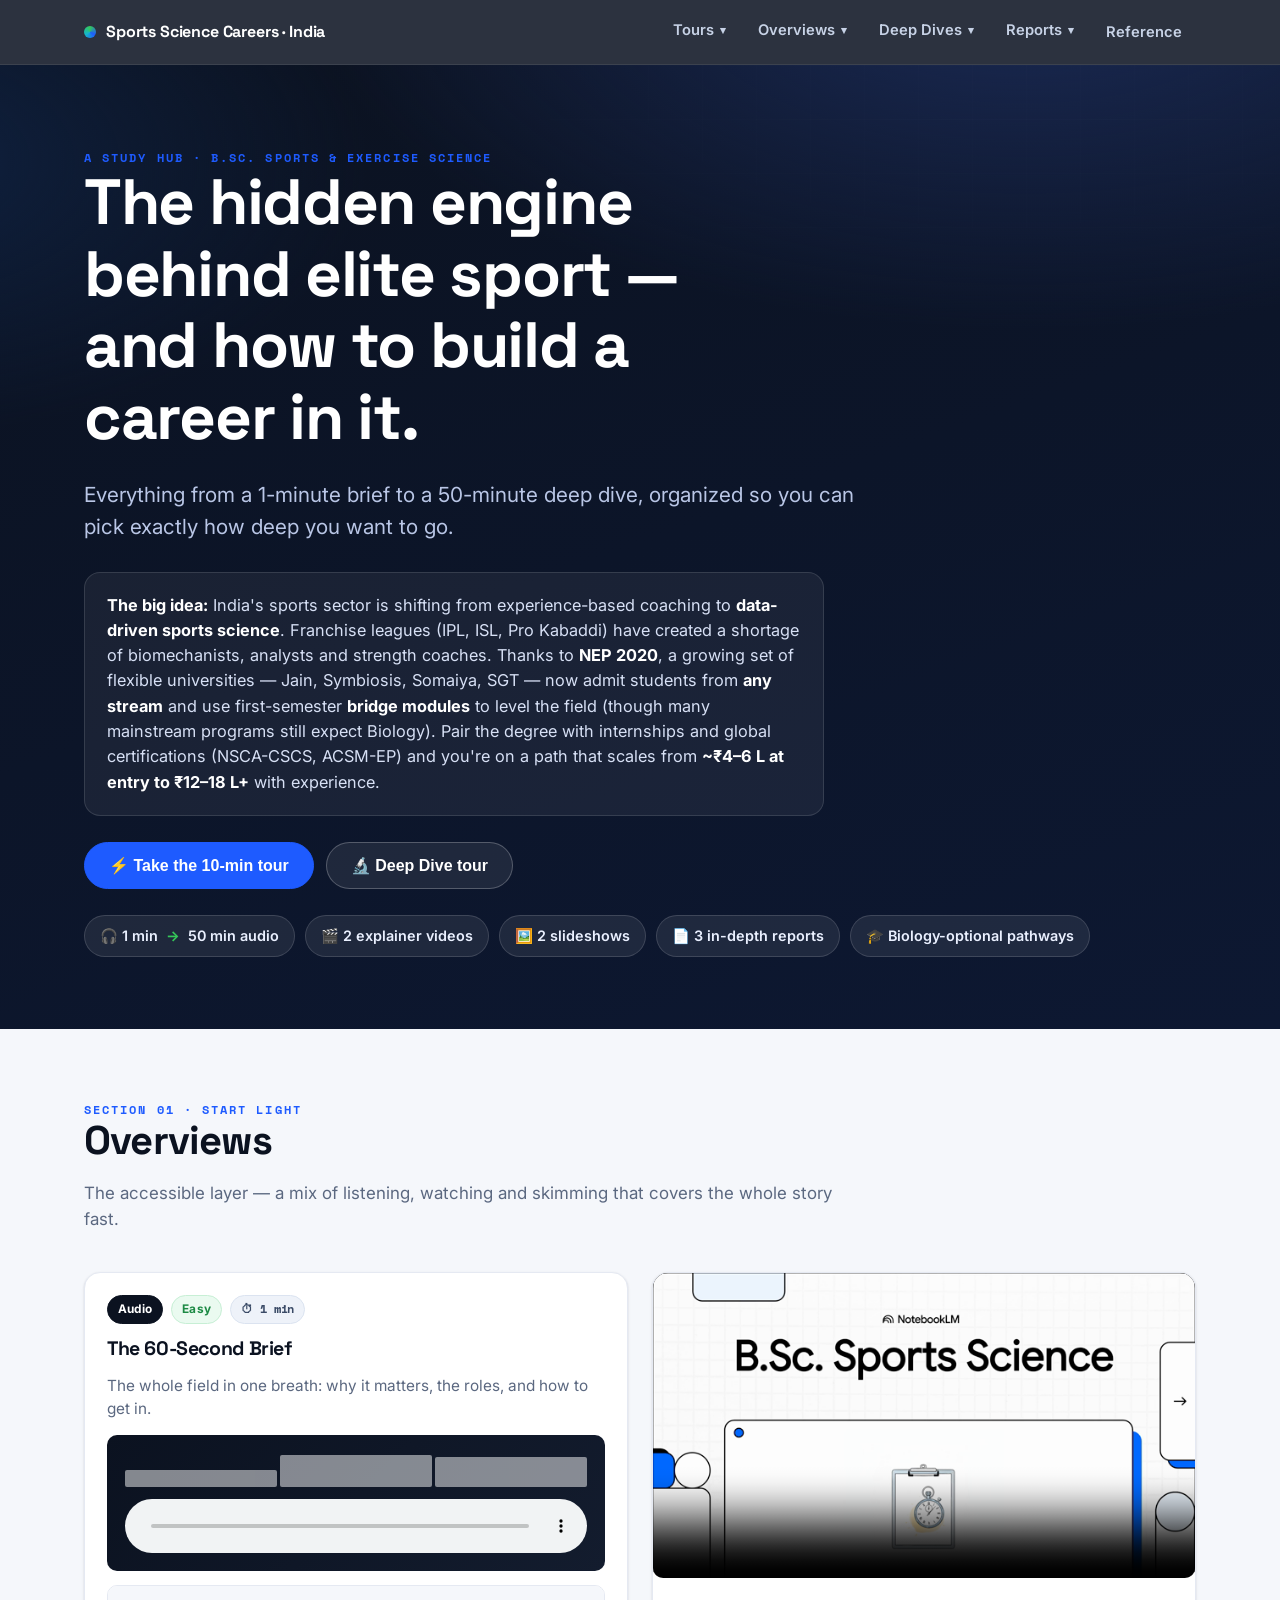
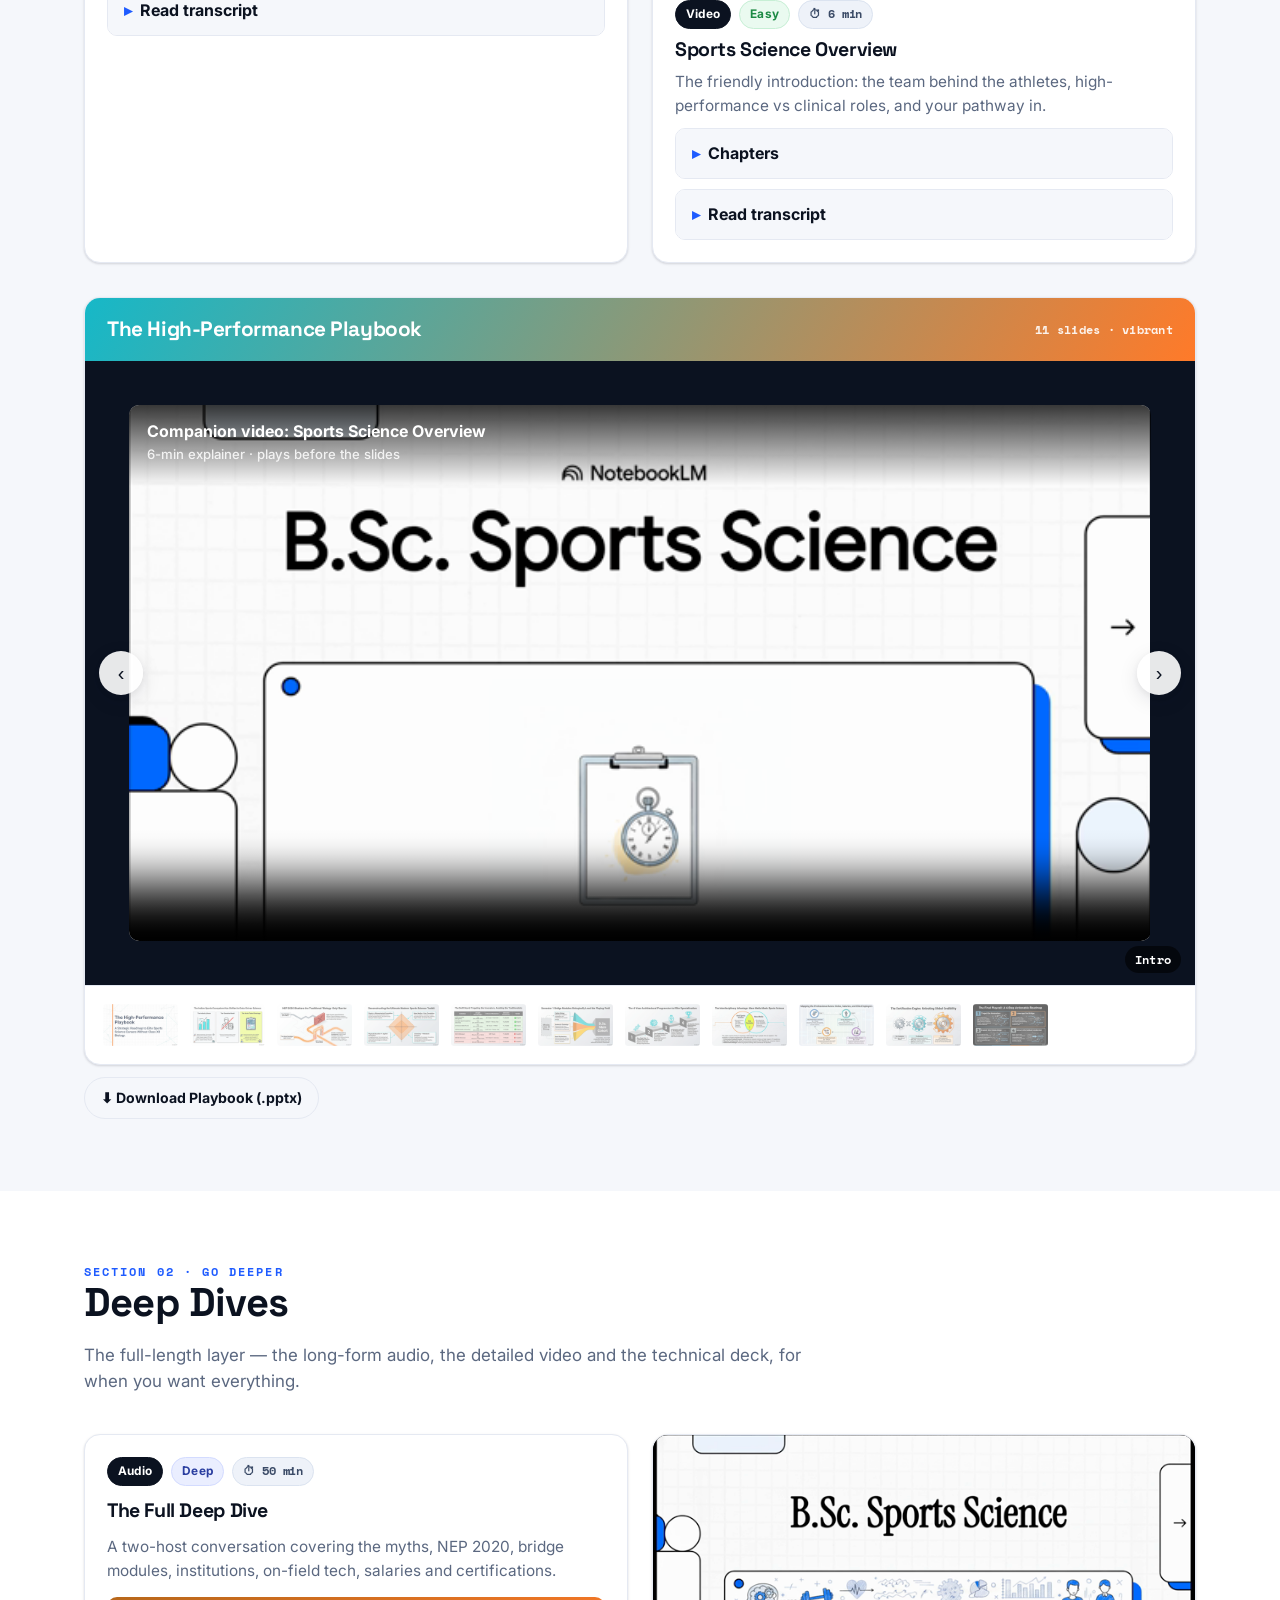
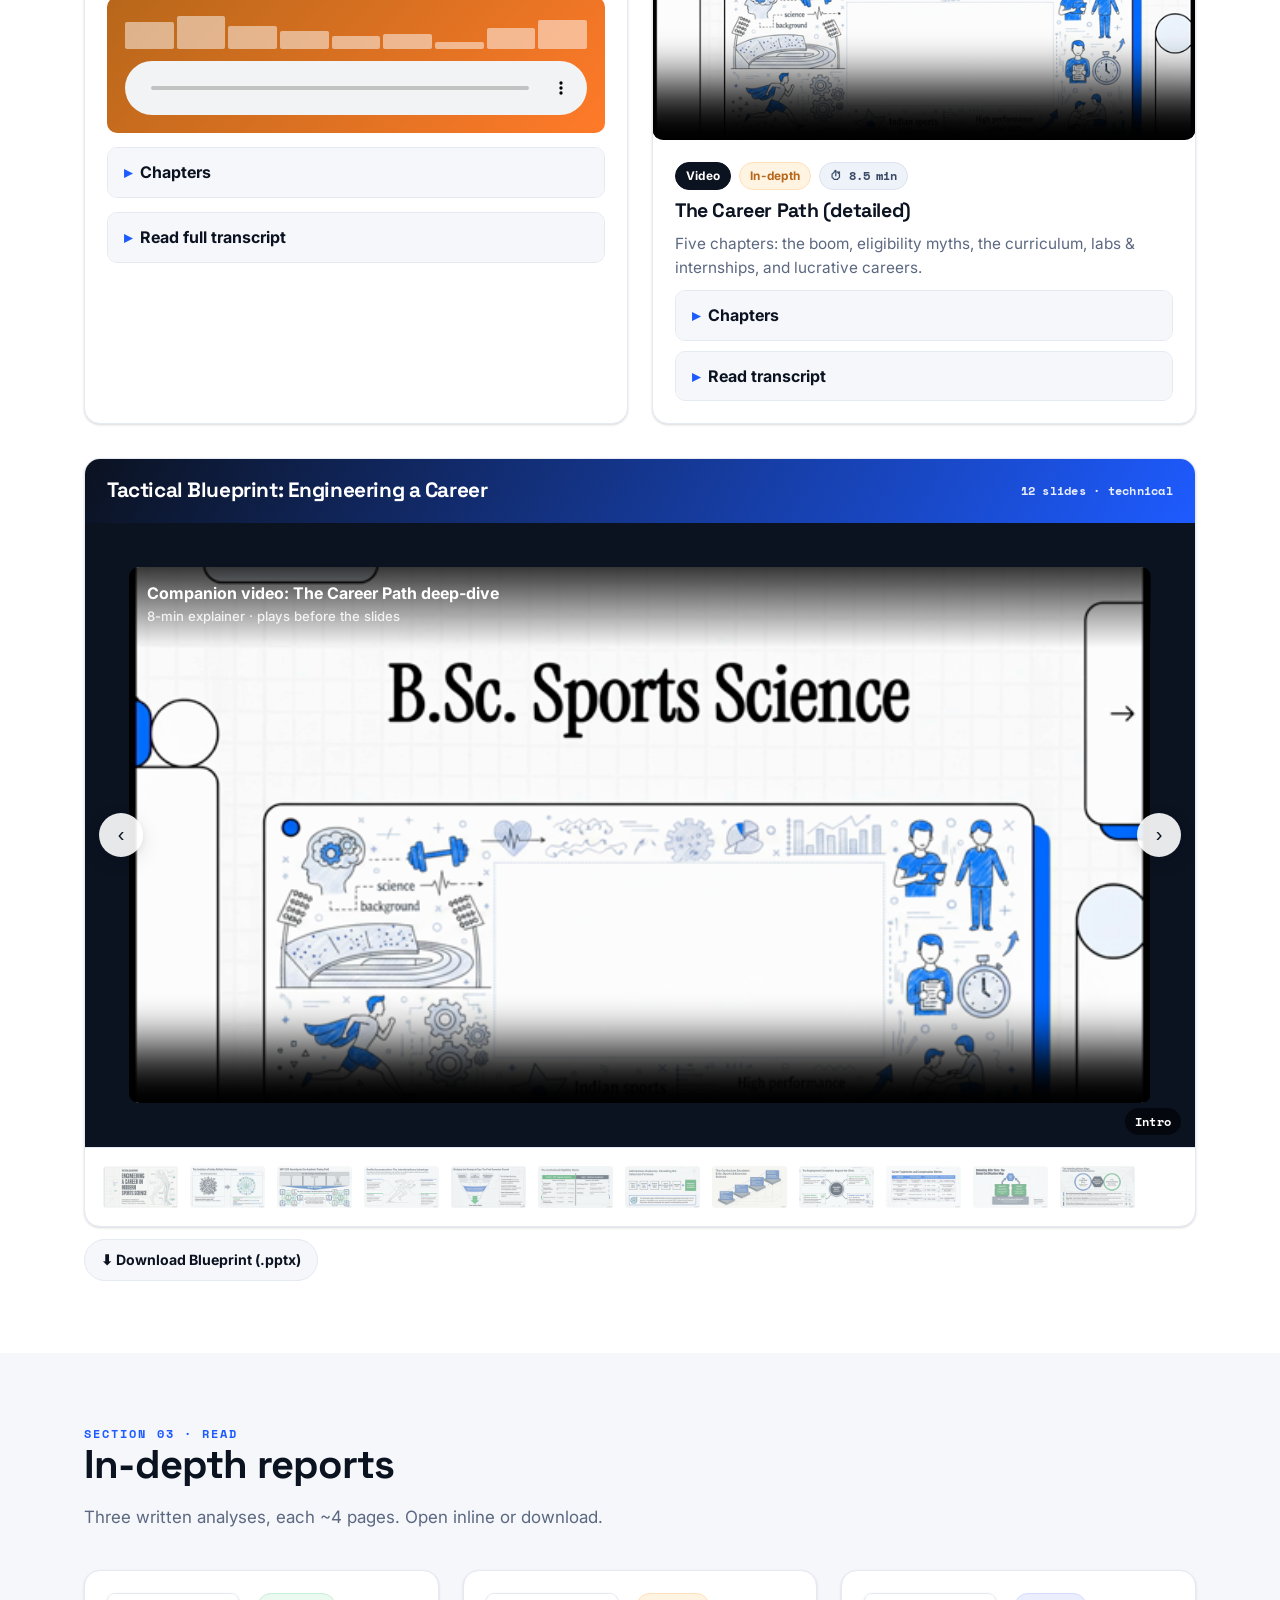
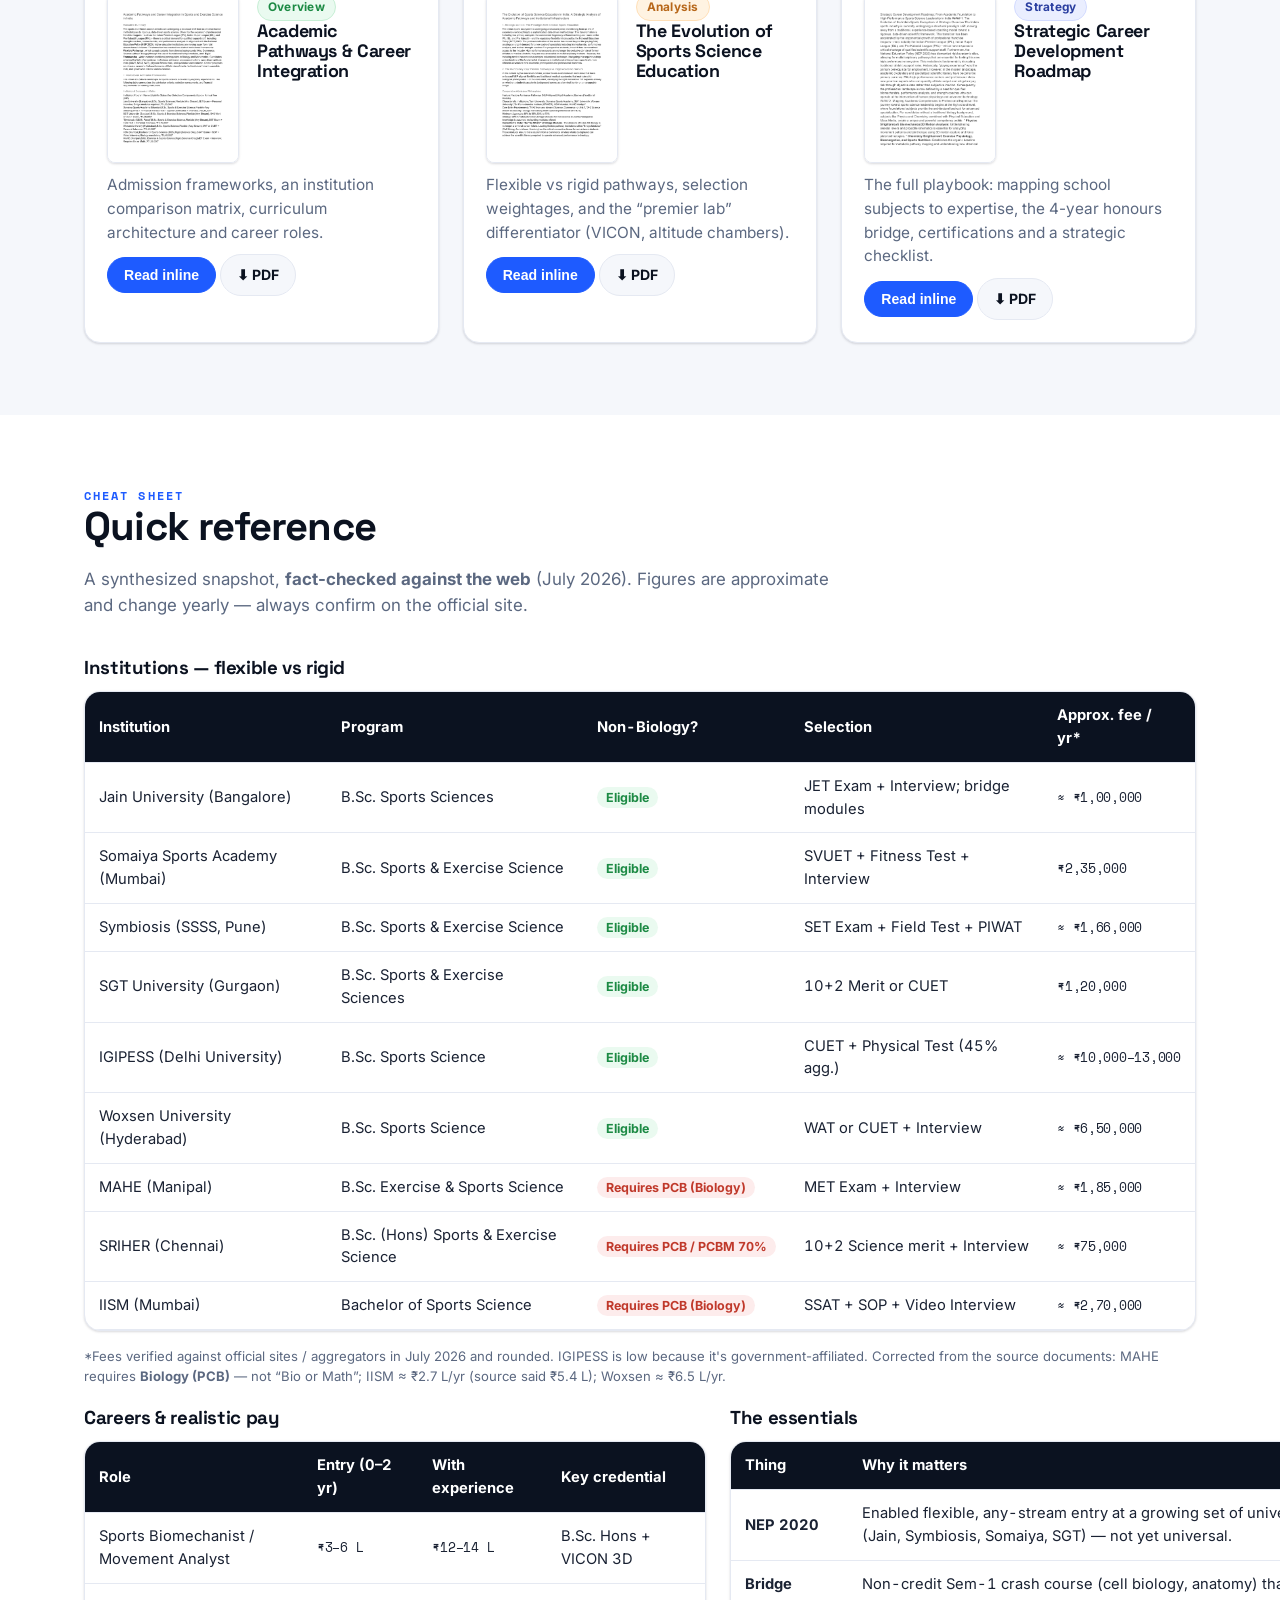
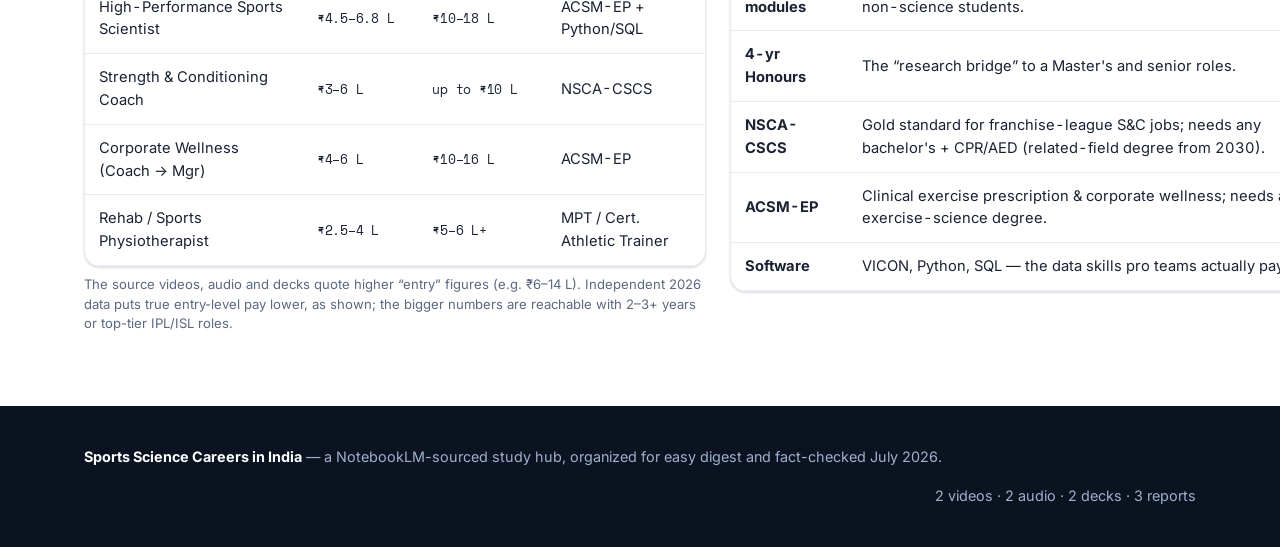
==== index.html @ 8c0adee0 "Rename Explore nav to Tours; sync stale short/overview transcript sources with prior ASR fixes" ====
<!DOCTYPE html>
<html lang="en">
<head>
<meta charset="utf-8">
<meta name="viewport" content="width=device-width, initial-scale=1">
<title>Sports Science Careers in India — Study Hub</title>
<meta name="description" content="An organized, easy-to-digest hub of videos, audio, slideshows and reports on B.Sc. Sports &amp; Exercise Science careers in India, including flexible pathways for students without Class XII Biology.">
<link rel="preconnect" href="https://fonts.googleapis.com">
<link rel="preconnect" href="https://fonts.gstatic.com" crossorigin>
<link href="https://fonts.googleapis.com/css2?family=Inter:wght@400;500;600;700;800&family=Space+Grotesk:wght@500;600;700&family=Space+Mono:wght@400;700&display=swap" rel="stylesheet">
<link rel="stylesheet" href="assets/css/style.css">
</head>
<body>

<!-- NAV -->
<nav class="nav">
  <div class="wrap">
    <a class="brand" href="#top"><span class="dot"></span> Sports Science Careers · India</a>
    <div class="nav-links" data-menu>

      <div class="menu">
        <button class="menu-btn" data-menu-btn aria-haspopup="true" aria-expanded="false">Tours <span class="caret">▾</span></button>
        <div class="menu-panel">
          <button class="menu-item tour-launch" data-tour="quick"><b>⚡ Quick Digest tour</b><span>≈ 10 min · guided walkthrough</span></button>
          <button class="menu-item tour-launch" data-tour="deep"><b>🔬 Deep Dive tour</b><span>≈ 90 min · the full walkthrough</span></button>
        </div>
      </div>

      <div class="menu">
        <button class="menu-btn" data-menu-btn aria-haspopup="true" aria-expanded="false">Overviews <span class="caret">▾</span></button>
        <div class="menu-panel">
          <a class="menu-item" href="#a-short"><b>🎧 The 60-second brief</b><span>Listen · 1 min</span></a>
          <a class="menu-item" href="#v-overview"><b>🎬 Sports Science Overview</b><span>Watch · 6 min</span></a>
          <a class="menu-item" href="#playbook"><b>🖼️ The High-Performance Playbook</b><span>Skim · 11 slides</span></a>
        </div>
      </div>

      <div class="menu">
        <button class="menu-btn" data-menu-btn aria-haspopup="true" aria-expanded="false">Deep Dives <span class="caret">▾</span></button>
        <div class="menu-panel">
          <a class="menu-item" href="#a-long"><b>🎧 The 50-minute deep dive</b><span>Listen · 50 min</span></a>
          <a class="menu-item" href="#v-career"><b>🎬 The Career Path (detailed)</b><span>Watch · 8.5 min</span></a>
          <a class="menu-item" href="#blueprint"><b>🖼️ The Tactical Blueprint</b><span>Skim · 12 slides</span></a>
        </div>
      </div>

      <div class="menu">
        <button class="menu-btn" data-menu-btn aria-haspopup="true" aria-expanded="false">Reports <span class="caret">▾</span></button>
        <div class="menu-panel">
          <a class="menu-item" href="#doc-academic"><b>📄 Academic Pathways</b><span>Read · overview</span></a>
          <a class="menu-item" href="#doc-evolution"><b>📄 Evolution of Education</b><span>Read · analysis</span></a>
          <a class="menu-item" href="#doc-strategic"><b>📄 Strategic Roadmap</b><span>Read · strategy</span></a>
        </div>
      </div>

      <a class="nav-flat" href="#reference">Reference</a>
    </div>
    <button class="hamburger" data-hamburger aria-label="Menu">☰</button>
  </div>
</nav>

<!-- HERO -->
<header class="hero" id="top">
  <div class="wrap">
    <div class="eyebrow">A study hub · B.Sc. Sports &amp; Exercise Science</div>
    <h1>The hidden engine behind elite sport — and how to build a career in it.</h1>
    <p class="lede">Everything from a 1-minute brief to a 50-minute deep dive, organized so you can pick exactly how deep you want to go.</p>
    <div class="tldr">
      <b>The big idea:</b> India's sports sector is shifting from experience-based coaching to <b>data-driven sports science</b>. Franchise leagues (IPL, ISL, Pro Kabaddi) have created a shortage of biomechanists, analysts and strength coaches. Thanks to <b>NEP 2020</b>, a growing set of flexible universities — Jain, Symbiosis, Somaiya, SGT — now admit students from <b>any stream</b> and use first-semester <b>bridge modules</b> to level the field (though many mainstream programs still expect Biology). Pair the degree with internships and global certifications (NSCA-CSCS, ACSM-EP) and you're on a path that scales from <b>~₹4–6 L at entry to ₹12–18 L+</b> with experience.
    </div>
    <div class="hero-cta">
      <button class="btn primary lg tour-launch" data-tour="quick">⚡ Take the 10-min tour</button>
      <button class="btn ghost lg tour-launch" data-tour="deep">🔬 Deep Dive tour</button>
    </div>
    <div class="chips">
      <span class="chip">🎧 1 min <b>→</b> 50 min audio</span>
      <span class="chip">🎬 2 explainer videos</span>
      <span class="chip">🖼️ 2 slideshows</span>
      <span class="chip">📄 3 in-depth reports</span>
      <span class="chip">🎓 Biology-optional pathways</span>
    </div>
  </div>
</header>

<!-- OVERVIEWS -->
<section class="section" id="overviews">
  <div class="wrap">
    <div class="section-head">
      <div class="eyebrow">Section 01 · Start light</div>
      <h2>Overviews</h2>
      <p>The accessible layer — a mix of listening, watching and skimming that covers the whole story fast.</p>
    </div>
    <div class="grid cols-2">

      <div class="card audio-card" id="a-short">
        <div class="body">
          <div class="badges"><span class="badge type">Audio</span><span class="badge easy">Easy</span><span class="badge time">⏱ 1 min</span></div>
          <h3>The 60-Second Brief</h3>
          <p>The whole field in one breath: why it matters, the roles, and how to get in.</p>
          <div class="audio-shell"><div class="wave"><i style="height:50%"></i><i style="height:95%"></i><i style="height:89%"></i></div><audio id="aud-short" controls preload="none" src="../Explaining%20Sports%20Science%20short%20%281%20min%29.m4a"></audio></div>
          <details class="disclosure"><summary>Read transcript</summary><div class="content"><p>This is the brief on modern sports science careers. So, why does this matter? Well, sports has rapidly evolved from unstructured coaching into a highly data-driven science, creating a massive job market for folks who really know the science of human performance.</p><p>First, professional roles go way beyond traditional coaching. Think of it like a high-tech formula one pit crew but for the human body. Each specialist focuses on a highly specific metric to optimize the athletes overall engine.</p><p>We&#x27;re talking sports biomechanists using 3D motion capture and force plates, exercise physiologists, performance analysts, crunching GPS data, and even tactical performance coaches training military and police. Second, because these roles are so data-heavy, the places these graduates work have expanded way past the gym. Do these scientists only work with elite athletes?</p><p>No way. While many join franchise leagues like IPL, ISL, or Pro Kabaddi, and elite centers like JSW Sports, they&#x27;re also heavily involved in corporate wellness rehab clinics like Coca-Labin, and even biomechanical labs for major footwear brands like Nike and Adidas. Finally, how do you actually get your foot in the door?</p><p>It usually starts with a 3-4-year BSC in sports and exercise science. Crucially, under NEP 2020 guidelines, non-science students from commerce or arts can now enter using foundational bridge modules. But here&#x27;s the reality check.</p><p>A degree alone just won&#x27;t cut it in the major leagues. You absolutely must pair it with mandatory internships and global certifications, like the NSCA-CSCS or ACSM-EP to secure those top tier jobs. The sports industry is now a massive scientific enterprise and with the right mix of flexible education, hands-on internships and global certifications, engineering human performance is a highly accessible career path.</p></div></details>
        </div>
      </div>

      <div class="card" id="v-overview">
        <div class="media-frame"><video id="vid-overview" controls preload="none" poster="assets/thumbs/overview_poster.png" src="../Sports%20Science%20Overview.mp4"></video></div>
        <div class="body">
          <div class="badges"><span class="badge type">Video</span><span class="badge easy">Easy</span><span class="badge time">⏱ 6 min</span></div>
          <h3>Sports Science Overview</h3>
          <p>The friendly introduction: the team behind the athletes, high-performance vs clinical roles, and your pathway in.</p>
          <details class="disclosure"><summary>Chapters</summary><div class="content"><ul class="chaplist"><li><span class="t"><a href="#" data-seek="0" data-video="vid-overview">0:00</a></span><span>The hidden engine behind elite sport</span></li><li><span class="t"><a href="#" data-seek="90" data-video="vid-overview">1:30</a></span><span>High-performance athletic roles</span></li><li><span class="t"><a href="#" data-seek="260" data-video="vid-overview">4:20</a></span><span>Clinical &amp; rehab positions</span></li><li><span class="t"><a href="#" data-seek="330" data-video="vid-overview">5:30</a></span><span>Pathways to the pros — the degree</span></li></ul></div></details>
          <details class="disclosure"><summary>Read transcript</summary><div class="content"><p>You know, whenever we see a superstar athlete, absolutely shatter a world record or a team pull off this stunning against all odds championship victory, it&#x27;s so easy to just focus on the magic of that single moment. But have you ever wondered what actually went into building that? Welcome to this explainer. We&#x27;re going to dive deep into the fascinating, heavily science-backed careers that are actually driving modern sports.</p><p>We&#x27;re talking about the Bachelor of Science in Sports Science and we&#x27;re going to uncover the hidden engine of professionals making elite performance possible. Because sure, the spotlight is always on the players. But behind every single explosive sprint, every flawless recovery, and every record-breaking lift, there is literally a small army of scientists. And here&#x27;s the thing.</p><p>Thanks to the massive explosion of franchise leagues in India right now, think the IPL, the Pro Kabaddi League, or the ISL, there is a critical shortage of the off-field talent that actually builds and sustains those stars. The demand for these highly specialized pros has absolutely skyrocketed. So here is our roadmap for this explainer. We&#x27;re going to cover the team behind the athletes, high performance athletic roles, clinical and rehab positions, and finally your educational pathways to the pros.</p><p>Starting with Section 1, the team behind athletes, a truly booming industry. Right now, sports training in India is shifting drastically from old school experience-based methods to rigorous data-driven science. And if you&#x27;re entering this field, you&#x27;re essentially choosing between two incredible paths. On one hand, you&#x27;ve got athletic performance, which is all about pushing the human machine to its absolute limits, maximizing speed, output, and power.</p><p>And on the flip side, you have clinical and rehab, which focuses entirely on healing, injury prevention, and really extending a player&#x27;s career longevity. Moving right along to part two, high performance athletic roles, building the engine. Let&#x27;s talk about the heavy hitters on the high octane side of things. We&#x27;re talking sports scientists, strengthened conditioning coaches, biomechanists, data analysts, and tactical coaches.</p><p>These guys are working with pro franchises, elite academies like JSW sports, and get this even military special forces. Take the data analyst, for example. They aren&#x27;t just staring at spreadsheets in a dark room, they&#x27;re actively processing live GPS and wearable sensor data to assess exactly how hard a player is pushing on the pitch. In real time, now some of these roles have gotten incredibly tech heavy.</p><p>Take the sports biomechanist. They use advanced 3D motion capture. Think of those ping pong ball suits, actors wear for movie CGI, right? They use that, along with specialized force plates, to measure exactly how much stress and athletes joints take when they jump or land.</p><p>This level of high tech expertise makes them insanely valuable, not just to teams, but to global footwear brands like Nike and Adidas, and specialized research labs. And because this data is so actionable, these are highly lucrative positions. I mean, an entry level biomechanist can pull in up to 14 lock rupees a year, while a sports scientist is looking at somewhere between 6-12 locks. Why?</p><p>Well, it makes sense. Professional teams will gladly pay a top dollar for the exact science that prevents their multimillion dollar star player from tearing a hamstring. It&#x27;s just smart business. So how does this all fit together?</p><p>Picture a single athletes journey through a high-performance First up, the strength and conditioning coach builds the athletes raw physical engine. Then, the biomechanist steps in to refine the mechanics, making sure that power transfers perfectly without overstressing the joints. And finally, the sports scientist watches the daily metabolic in GPS data to ensure the athlete is actually recovering and not over-training. They essentially collaborate to build the perfect athletic machine.</p><p>All right, section three, clinical and rehab positions, the healers. Now, if your passion is more on the healing side, this is your track. You could be a clinical specialist developing exercise therapies and exercise physiologist or a rehabilitation specialist. These are the unsung heroes who take an athlete fresh out of a major surgery and safely rebuild their muscle, day by day, until they can finally step back onto the pitch.</p><p>But here&#x27;s a really fascinating twist. You don&#x27;t even have to work in sports. Multinational companies are heavily recruiting corporate wellness directors to fix desk ergonomics and design employee recovery programs. Because, as it turns out, keeping a hunched over software engineer pain free uses the exact same foundational science as keeping a pro basketball player healthy.</p><p>The demand for these clinical specialists is just immense and the salaries definitely reflect that. Corporate wellness directors are making up to 9 lakhs, while rehab specialists pull it up to 8.5 lakhs. From orthopedic clinics like max health care, straight to Fortune 500 boardrooms, the corporate world is paying an absolute premium for scientific recovery. Which brings us to Section 4, Pathways to the Pros, getting the degree.</p><p>So you&#x27;re probably wondering how do you actually get your foot in the door and land these jobs? Well, here is a massive game changer. Thanks to the National Education Policy 2020, high school biology is no longer a strict requirement for many of the top BSC sports science programs in India. That&#x27;s right.</p><p>Commerce or art students can actually jump right into this heavily scientific field. We&#x27;re talking about leading institutions here, like Symbiosis, Jain University, Somaiya Sports Academy, and SGT University. And don&#x27;t worry, they don&#x27;t just throw you to the wolves. If you don&#x27;t have a biology background, you take specialized crash courses in human anatomy and cell biology.</p><p>To get you completely up to speed, before you dive into the advanced stuff. Like kinesiology, which is the mechanics of how the body actually moves. Quick pro tip for you though. To really maximize the value of these degrees and stand out from the crowd, you want to pair it with one of two premier global certifications.</p><p>Getting your CSCS for strength and conditioning, or your ACSM for exercise physiology. Having one of these gold standard certificates acts like a global passport, practically guaranteeing your spot in professional leagues or elite clinics. The whole landscape of health and athletics has just fundamentally shifted. The people winning championships today aren&#x27;t just the ones sweating on the turf.</p><p>They are the ones crunching the data and designing the recovery protocols back in the lab. So, the only question left to ask yourself is, are you ready to step up and become the hidden engine behind the next generation of human performance? Thanks so much for tuning into this explainer and we&#x27;ll catch you next time.</p></div></details>
        </div>
      </div>
    </div>

    <div style="margin-top:34px">
<div class="deck" id="playbook">
  <div class="deck-head playbook">
    <h3>The High-Performance Playbook</h3><div class="meta">11 slides · vibrant</div>
  </div>
  <div class="stage" data-deck="playbook">
    <div class="intro show" data-intro>
      <div class="intro-wrap">
        <video src="../Sports%20Science%20Overview.mp4" poster="assets/thumbs/overview_poster.png" controls preload="none"></video>
        <div class="cap">Companion video: Sports Science Overview<span>6-min explainer · plays before the slides</span></div>
      </div>
    </div>
    <img data-slideimg alt="The High-Performance Playbook slide" style="display:none">
    <button class="nav-btn prev" data-prev aria-label="Previous slide">‹</button>
    <button class="nav-btn next" data-next aria-label="Next slide">›</button>
    <div class="counter"><span data-counter>Intro</span></div>
  </div>
  <div class="deck-foot"><div class="thumbs" data-thumbs></div></div>
  <script>window.DECKS=window.DECKS||{};window.DECKS["playbook"]={slides:["assets/slides/playbook/s-01.png","assets/slides/playbook/s-02.png","assets/slides/playbook/s-03.png","assets/slides/playbook/s-04.png","assets/slides/playbook/s-05.png","assets/slides/playbook/s-06.png","assets/slides/playbook/s-07.png","assets/slides/playbook/s-08.png","assets/slides/playbook/s-09.png","assets/slides/playbook/s-10.png","assets/slides/playbook/s-11.png"],thumbs:["assets/slides/playbook/tn/s-01.png","assets/slides/playbook/tn/s-02.png","assets/slides/playbook/tn/s-03.png","assets/slides/playbook/tn/s-04.png","assets/slides/playbook/tn/s-05.png","assets/slides/playbook/tn/s-06.png","assets/slides/playbook/tn/s-07.png","assets/slides/playbook/tn/s-08.png","assets/slides/playbook/tn/s-09.png","assets/slides/playbook/tn/s-10.png","assets/slides/playbook/tn/s-11.png"]};</script>
</div>
      <div class="row-actions"><a class="btn" href="../Sports_Science_Career_Playbook.pptx" download>⬇ Download Playbook (.pptx)</a></div>
    </div>
  </div>
</section>

<!-- DEEP DIVES -->
<section class="section" id="deepdives">
  <div class="wrap">
    <div class="section-head">
      <div class="eyebrow">Section 02 · Go deeper</div>
      <h2>Deep Dives</h2>
      <p>The full-length layer — the long-form audio, the detailed video and the technical deck, for when you want everything.</p>
    </div>
    <div class="grid cols-2">

      <div class="card audio-card" id="a-long">
        <div class="body">
          <div class="badges"><span class="badge type">Audio</span><span class="badge deep">Deep</span><span class="badge time">⏱ 50 min</span></div>
          <h3>The Full Deep Dive</h3>
          <p>A two-host conversation covering the myths, NEP 2020, bridge modules, institutions, on-field tech, salaries and certifications.</p>
          <div class="audio-shell warm"><div class="wave"><i style="height:79%"></i><i style="height:98%"></i><i style="height:67%"></i><i style="height:54%"></i><i style="height:37%"></i><i style="height:43%"></i><i style="height:20%"></i><i style="height:63%"></i><i style="height:84%"></i></div><audio id="aud-long" controls preload="none" src="../Explaining%20Sports%20Science%20long%20%2850%20min%29.m4a"></audio></div>
          <details class="disclosure"><summary>Chapters</summary><div class="content"><ul class="chaplist"><li><span class="t"><a href="#" data-seek="0" data-audio="aud-long">0:00</a></span><span>The hidden science behind the spectacle</span></li><li><span class="t"><a href="#" data-seek="162" data-audio="aud-long">2:42</a></span><span>Two career tracks &amp; the boom</span></li><li><span class="t"><a href="#" data-seek="336" data-audio="aud-long">5:36</a></span><span>Busting the biology myth</span></li><li><span class="t"><a href="#" data-seek="384" data-audio="aud-long">6:24</a></span><span>How NEP 2020 opened the doors</span></li><li><span class="t"><a href="#" data-seek="513" data-audio="aud-long">8:33</a></span><span>The first-semester bridge module</span></li><li><span class="t"><a href="#" data-seek="690" data-audio="aud-long">11:30</a></span><span>Flexible vs rigid institutions</span></li><li><span class="t"><a href="#" data-seek="846" data-audio="aud-long">14:06</a></span><span>Wearables, GPS &amp; the data revolution</span></li><li><span class="t"><a href="#" data-seek="1500" data-audio="aud-long">25:00</a></span><span>On-field tech &amp; biomechanics</span></li><li><span class="t"><a href="#" data-seek="1840" data-audio="aud-long">30:40</a></span><span>Internships: JSW &amp; Inspire Institute</span></li><li><span class="t"><a href="#" data-seek="2160" data-audio="aud-long">36:00</a></span><span>Career roles &amp; compensation</span></li><li><span class="t"><a href="#" data-seek="2509" data-audio="aud-long">41:49</a></span><span>Global certifications (CSCS, ACSM)</span></li><li><span class="t"><a href="#" data-seek="2697" data-audio="aud-long">44:57</a></span><span>Master&#x27;s degrees &amp; long-term growth</span></li></ul></div></details>
          <details class="disclosure"><summary>Read full transcript</summary><div class="content"><p>So I want you to imagine for a second that you are, well, just standing right in the middle of a packed stadium. Oh, yeah. That is quite the feeling. Right.</p><p>Let&#x27;s say it&#x27;s, I don&#x27;t know, the finals of the IPL or maybe you&#x27;re watching a really high stakes match in the Pro Kabaddi league. Just absolute chaos in the best way. Exactly. The roar of the crowd is completely deafening.</p><p>The stadium lights are blinding. And you were just watching the players on the field at the mat. And they honestly, they look like absolute superheroes. They really do.</p><p>I mean, it is basically a modern-day gladiator arena out there. It is. And they are pushing the absolute outermost limits of human endurance, speed, agility. It is incredibly captivating to watch totally.</p><p>And the sheer physical output we are seeing from athletes today. It is just, it&#x27;s light years beyond what we saw even say two decades ago. But, and this is the crazy part. What we are seeing on that field like the explosive vertical jumps, the lightning fast reflexes, the ability to play a completely grueling match and then come back three days later and do it all again at the exact same level.</p><p>That doesn&#x27;t happen by accident. Not at all. Not even close. Right.</p><p>We have moved way past the era of relying purely on, you know, raw talent and a coach&#x27;s gut feeling. Behind every single one of those athletes is this invisible army. Yes. An invisible army that is operating in high-tech labs, wearing track suits and, you know, holding tablets instead of clipboards.</p><p>Exactly. It&#x27;s an army of biomechanists, data analyst, exercise physiologists, performance nutritionists, they are the ones operating in the shadows. Making sure that every single micro movement of that athlete is optimized. I mean, we are talking about a high-stakes multi-billion dollar environment that is built entirely on the back of sports science.</p><p>And, you know, the growth of that invisible army, particularly when we look at the Indian sports ecosystem, it is just staggering. It really is booming, isn&#x27;t it? Oh, absolutely. The entire industry is undergoing this massive structural transformation.</p><p>Franchised leagues, high-performance centers, and even surprisingly corporate wellness programs. Right. Which we will definitely get into later. Yeah.</p><p>But all of them are shifting from this old intuition-based training to a highly rigorous data-driven scientific approach. The demand for professionals who actually understand how to measure and optimize the human machine is just skyrocketing right now. Which brings us perfectly to our mission for this deep dive today. We are basically mapping out this booming, rapidly evolving world of sports science careers right here in India.</p><p>It is such an exciting landscape to explore. It really is. We are going to break down how you, the listener, go from sitting in a university classroom to actually walking the sidelines of the professional sports industry. We&#x27;ll look at the specific technical skills that are actually in demand.</p><p>The real hands-on stuff. And honestly, the most fascinating part of all this is how you can break into this field, even if you aren&#x27;t a star athlete yourself, or even a traditional biology student. That specific detail right there. That is a complete paradigm shift from how we used to view sports-related education in this country.</p><p>It&#x27;s massive. And just to give you the listener, the full picture of how we know all this. We pulled from a massive stack of sources for today&#x27;s deep dive. A lot of reading material for this one.</p><p>So much reading. We went through university brochures, admission guidelines, curriculum details from top tier institutions. We are looking at data from Somaiya Sports Academy, the International Institute of Sports Management, which is IISM, SGT University, Jain University. Also, SRIHER, down in Chennai, Symbiosis, REVA University, Woxsen University.</p><p>Yeah, and even distance learning pioneers like ISST over in Pune, plus we&#x27;re integrating some really heavy hitting strategic academic pathway analyses to tie all this raw data together. It really provides a very comprehensive cross-section of the entire educational landscape for sports science right now. Which allows us to spot the macro trends, where the industry is actually heading. Exactly.</p><p>So if you are listening to this right now as a student and you&#x27;re trying to figure out your degree options or maybe you are a working professional looking to pivot into a field you actually care about. Or just a lifelong learner who is fascinated by the science of human performance. Right, this deep dive is completely custom tailored for you. We are going to give you the ultimate shortcut to understanding the business and the science of sports.</p><p>And, you know, to truly understand where this industry is going, we really have to look at the gatekeepers first. Okay, the gatekeepers. Tell me about that. Well, we have to look at who is actually getting invited to the table to study the science in the first place.</p><p>Right, because before we can talk about the glamorous jobs and the pro leagues, or working in high tech corporate wellness labs, we have to look at who is entering the field. Exactly. The big secret hiding in all these university brochures we read is that you do not need to be a track stuff. to get in.</p><p>That&#x27;s a huge misconception. It is. And you definitely definitely don&#x27;t need to be a pre-med student to succeed either. And this is perhaps the most significant structural change we found in all of the research.</p><p>Yeah, explain the old system for a second, just for context. So, for decades, the blueprint for entering anything related to human anatomy or physiology in India was incredibly, incredibly rigid. Like zero flexibility. Zero.</p><p>You had to fit a very specific, narrow academic profile. The classic science stream trap. Exactly. If you were a 15-year-old making a choice about your high school subjects, and you didn&#x27;t pick biology, well, you were basically locked out of studying the human body for the rest of your life.</p><p>That is such a wild concept when you look back on it. Like, it 15, your entire life path is just locked. That is the perfect way to describe it. If you wanted to study sports science or physiotherapy or kinesiology under the old system, you absolutely had to have taken class 12 biology.</p><p>Right. Usually, the universities demanded what they called the PCBM combination. So, that&#x27;s physics, chemistry, biology, and mathematics. Your PCBZ adding zoology, right?</p><p>Yes, exactly. If you chose commerce or arts, or honestly, even if you took the science stream, but you&#x27;ve dropped biology in favor of computer science, the door was just slammed completely shut. But, and this is the exciting part. The rules of the game have fundamentally changed now.</p><p>They really have, and it&#x27;s largely catalyzed by the National Education Policy, the NEP 2020. The NEP 2020. Yeah, let&#x27;s dig into that, because the NEP essentially took a sledgehammer to those traditional academic silos. It completely sledgehammer.</p><p>It basically mandated a much more flexible, multi-disciplinary approach to higher education across the entire board. And what&#x27;s interesting is that the universities focused on the business and science of sports have been some of the absolute fastest to adapt to this new mandate. Which makes sense, because the industry itself is so interdisciplinary now. Right.</p><p>So, looking at the actual programs from our sources, institutions like the Symbiosis School of Sports Sciences in Pune, Jain University in Bangalore, Somaiya Sports Academy over in Mumbai, and SGT University in Gurgaon, they have completely overhauled their admission pathways. They are actively aggressively recruiting minds from outside that traditional biology bubble. Give me a concrete example of how this looks in practice. Sure.</p><p>So, for instance, at Jain University, their Bachelor&#x27;s Sports Sciences program now accepts candidates from literally any stream, any stream, any stream, science, commerce, arts, as long as they have a 50% aggregate in class 12, they can apply. That is a massive shift. So, Somaiya Sports Academy has a very similar framework. Actually, they require 45 to 50% marks completely regardless of the high school stream you chose.</p><p>Okay. Now, wait a minute. Let&#x27;s think about the practical reality of this for a second. Okay.</p><p>Because if we&#x27;re letting non-biology students into a science degree, a degree that is literally about the complex biomechanics of the human body, that sounds like a recipe for disaster. I know. It sounds counterintuitive at first. I mean, if you take an arts or commerce student who hasn&#x27;t looked at a biology textbooks since they were what?</p><p>14. And suddenly, you asked them to explain the sliding filament theory of muscle contraction or cellular respiration. Yeah, they are going to drown. Absolutely.</p><p>Right. So, how are these universities actually making this work without these students just failing out in week one? It is a massive hurdle and you are right. You can&#x27;t just throw a commerce student into advanced biomechanics in week one and expect them to swim.</p><p>This is where the universities have innovated with something they call the bridge module. The bridge module. I found the mechanics of these bridge modules completely fascinating in the sources. It is essentially like a scientific boot camp.</p><p>That is the best way to conceptualize it. Yeah, a boot camp. These flexible universities use the very first semester of the degree as a sort of great equalizer. Okay.</p><p>How did that work? They have designed these intensive, usually non-credit bridge courses, specifically for the students who come in without that class 12 biology background. So, what are they actually teaching in this boot camp? Because you have to compress two years of dense high school biology into what a few months.</p><p>Exactly. And the way you do that is you strip away all the noise. The noise. Yeah.</p><p>It places like Jain University and Somaiya, these bridge modules, they don&#x27;t waste time on plant biology or ecology or things that don&#x27;t apply. Right. No photosynthesis. Exactly.</p><p>No photosynthesis. They focus with absolute laser precision on the foundational elements required for human performance. So human anatomy, cell biology, and basic physiology. So they were learning the skeletal system, the muscular system, basic metabolic pathways.</p><p>Spot on. The entire goal is to bring the arts, commerce, and non-biocytes students completely up to speed so that by the time semester two starts, everybody in that lecture hall is speaking the exact same scientific language. That is honestly brilliant. It democratizes.</p><p>is the science in a really powerful way. It really does. Let&#x27;s actually look at a specific student profile from our strategic analysis source to see how this plays out in the real world, because I think this is where it&#x27;s super interesting. Yeah, the strategic pathway analysis had a great example.</p><p>Right, so imagine you have a student who took physics, chemistry, English, physical education, and mass media in class 12. So absolutely no biology. No biology. Under the old rules, their application goes straight into the trash.</p><p>Immediately rejected. But under these new rules, this specific student is actually, according to the sources, a unicorn for the modern sports industry. It is a brilliant case study, because it really connects the dots between somewhat random, high school subjects and modern industry needs. Let&#x27;s break down why that slightly unusual biology free combination is so incredibly potent.</p><p>Let&#x27;s start with physics. If I am studying sports, why do I care about physics? Because physics is the absolute bedrock of modern sports biomechanics. OK, unpack that a bit.</p><p>Well, if you want to understand how a fast bowler in cricket generates pace or how a long jumper maximizes their distance, you are not really looking at muscles. Who aren&#x27;t? No, you are looking at skeletal levers. You&#x27;re looking at ground reaction forces, joint torque, and projectile kinematics.</p><p>Right, it&#x27;s basically engineering applied to the body. Exactly. A student with a strong physics background already understands all the mechanical forces. Applying those forces to a human skeleton is just the next logical step for them.</p><p>That makes total sense. So a physics provides the engine. What about chemistry then? Chemistry is the foundation for bio-energetics and sports nutrition.</p><p>Meaning how the body uses energy. Yes. If you want to understand how the body produces energy during say a two-hour marathon versus a 10-second sprint, you have to understand metabolic pathways. Because it&#x27;s different chemical reactions.</p><p>Exactly. You have to understand how carbohydrates, fats, and proteins are broken down at a cellular level into ATP, which is the energy currency of the body. So chemistry gives you the baseline to understand how chemical fuel is actually converted into mechanical work on the field. That&#x27;s exactly.</p><p>OK, so that covers the hard sciences. Now, this hypothetical student also took physical education. Which provides a really strong applied anchor. Right, because they aren&#x27;t just a lab nerd.</p><p>They actually know what a gym is. Exactly. Physical education introduces concepts like training load, sports sociology, and basic physical testing protocols. It proves that the student has an existing passion and a baseline understanding of athletic environments.</p><p>And the sources actually notes something interesting about this. The Indira Gandhi Institute of Physical Education and Sports Sciences, IGIPESS, at Delhi University. They actually offer a 5% seat quota preference for candidates who scored over 60% in high school physical education. Yeah, it is a very tangible, formally recognized advantage to have that background.</p><p>But here is the real wildcard in that student&#x27;s profile, the one that released it out to me, mass media. Ah, yes. Why on earth does a sports scientist someone studying human physiology need to know mass media? Because simply put, raw data is completely useless if you cannot communicate it.</p><p>That is a very good point. And this represents a massive mass of shift in the daily reality of the industry. A sports scientist today isn&#x27;t just handing a dense boring spreadsheet of numbers to a head coach. The coach wouldn&#x27;t even read it.</p><p>Right. They have to translate complex physiological data into actionable, engaging narratives. They have to tell a story with the numbers. Like, if I&#x27;m the sports scientist, and I see that a player&#x27;s VO2 maximum oxygen uptake is steadily dropping over the season, I can&#x27;t just throw a line chart at the manager.</p><p>The manager doesn&#x27;t care about a line chart. Right. You have to explain clearly that this player is losing their aerobic base. And they are likely going to hit a physical wall in the 70th minute of the match.</p><p>You nailed it. And whether they are explaining that injury risk to a skeptical team manager, maybe they&#x27;re marketing the physiological benefits of a new wearable fitness device to everyday consumers. Or even providing real-time data analysis for a live television broadcast. Yes.</p><p>In all those scenarios, the ability to communicate science clearly and compellingly is a massive competitive advantage. That mass media background trains that specific communication muscle. OK, I hear you. But I can also hear the traditionalist screaming right now.</p><p>Well, they definitely do. Right. Because if we are letting mass media and commerce students into a science degree through these fast-track bridge courses, aren&#x27;t we inherently deluding the quality of the professionals who are ultimately dealing with elite human bodies? It&#x27;s the most common critique of this new system.</p><p>Aren&#x27;t universities just lowering the academic bar so they can sell more tuition to more students? Like I said, it is a common critique, but it fundamentally misunderstands how innovation actually works in a high-tech field. How so? Well, having a room full of people who all think exactly...</p><p>the same way, you know, who all memorized the exact same biology textbooks for five years. That can actually stifle innovation in sports technology and analytics. You need different perspectives. Exactly.</p><p>Give me a room with diverse thinkers. When you bring in a student with a computer science or physics background, they look at a biomechanical problem, not just as a biological issue, but as a data processing challenge, or an engineering flaw. So, diverse academic backgrounds create this sort of cross-pollination of ideas. Exactly.</p><p>The bridge modules ensure the biological baseline is rigorous and safe, obviously, but the diversity of thought actually elevates the analytical capabilities of the entire cohort. The modern sports industry is deeply interdisciplinary. The classroom really should be too. So, basically, a modern sports scientist is kind of like a formula one pick crew engineer.</p><p>I love that analogy. You don&#x27;t have to be the driver, the elite athlete, to design the engine, monitor the life telemetry, and make those split-second strategic calls that actually win the race. You just need to deeply understand how the machine works. That analogy hits the nail right on the head.</p><p>And actually, regarding that assumption that you have to be the driver yourself, our sources strongly emphasize that these programs are ideal for non-athletes as well. The university brochures make this very, very clear. While institutions often have sports quotas, and sure you might have to pass a basic physical fitness trial, just to ensure you can safely navigate a gym environment. Right.</p><p>You need to be able to lift a weight without hurting yourself. Exactly. But you do not need to be a state-level champion to get in. Universities value academic merit and critical thinking way more.</p><p>They rely heavily on entrance exams. Like the CE, the Common University entrance test, or their own proprietary exams, like Symbiosis&#x27;s SET, or Somaiya&#x27;s SVUET. They also place immense weight on personal interviews and case studies, which I found really cool. The case studies are fascinating.</p><p>Yeah. For example, IISM in Mumbai uses what they call caselets in their admission process. caselets? Yeah.</p><p>So they present the applicant with a rapidly evolving situation in sports management or performance, and they evaluate how the aspirant thinks on their feet and formulate a plan of action. That is smart. They&#x27;re testing for analytical agility, not just how fast you can run a 5K on a track. That makes perfect sense for where the industry is going.</p><p>Though I think we should also mention, for the listeners mapping out their own applications, that not every single university has embraced this flexible NEP 2020 approach. Right. We have to be realistic here. There are still some rigid holdouts in the educational landscape.</p><p>It is absolutely crucial to be strategic about where you actually apply. Our pathway analysis source points out that traditional medical academies and really heavy research focused universities, they often maintain those strict science barriers. Let&#x27;s actually name the holdouts who are listeners know exactly what they&#x27;re dealing with. Good idea.</p><p>So, Manipal College of Health Professions, or MAHE, they offer a highly regarded BSC in Exercise and Sports Science. But they strictly require physics, chemistry, English, and either biology or mathematics. The no-commerce or arts students there. Exactly.</p><p>And Sri Ramachandra Institute of Higher Education and Research, SRIHER, down in Chennai, is even stricter. Oh, really? Yeah, they mandate the traditional PCBM or PCBZ combinations period. Even IISM in Mumbai, for their specific bachelor sports science degree, restricts entry to science stream students who have passed with physics, chemistry, and biology.</p><p>And their entrance exam actually has a mandatory biology section. Okay. So, if you are that student we talked about earlier, the one with the mass media and physics background. You apply to Symbiosis, Jain, Somaiya, or SGT.</p><p>You definitely do not apply to Engay or SRIHER, because your application will be automatically rejected by the computer system before human being even looks at it. Precisely, understanding the institutional eligibility frameworks is the very first critical step in mapping out your career path. But okay, let&#x27;s say you do that. Once you navigate that admissions maze, you pass the entrance exams and you survive that intense biology bridge module in semester one.</p><p>You are fully in the program. You find yourself fully in the program. And this is where the reality of modern sports science education becomes truly apparent. It really is a shock to the system for some people.</p><p>Because the picture these sources paint of the modern sports science classroom. It does not look like a traditional classroom with chalkboards and anatomical skillet to models hanging in the corner. No, it looks like the inside of a spaceship. It really does.</p><p>The days of a sports coach standing by a dirt track with a stopwatch and a clipboard are long, long gone. We are entering what we can basically call the digital playbook. The modern sports science landscape is built entirely on servers, sensors, and just massive data infrastructure. The technology detailed in these university brochures is honestly staggering.</p><p>Let&#x27;s look at the Sri Ramachandra Centre for Sports Science, SRIHER, down in Chennai. Even though they are rigid on admissions, their infrastructure is undeniably the gold standard. They list a biomechanics lab, equipped with a 20-camera VidCon setup for 3D motion analysis. And just to give the listener some context here, a VidCon system is the exact same motion capture technology used in Hollywood.</p><p>Like for making movies? Yeah, to create CGI characters in movies like Avatar or the Marvel films. Okay, but instead of animating a giant blue alien, they are mapping the exact biomechanics of a fast, boulders shoulder rotation or a sprinters stride mechanics. Right.</p><p>How does that actually work in a sports context? So the sports scientists attaches the small reflective markers to specific anatomical landmarks on the athletes&#x27; joints, the hips, knees, ankles, shoulder, musculoskeletal pivot points. Exactly. As the athlete performs their movement, those 20 cameras track the markers in three-dimensional space, capturing hundreds of frames per single second.</p><p>That&#x27;s a ridiculous amount of data. It is. And the software instantly builds a hyper accurate 3D wire frame of the athlete&#x27;s skeleton. It provides a level of biomechanical precision regarding joint angles and velocity that the human eye simply cannot process in real time.</p><p>Wow. And SRIHER also lists force platforms embedded in their labs. What are those? First platforms or force plates are essentially sophisticated scales, but they are embedded completely flush into the floor.</p><p>So when an athlete jumps, lands, or part is off, the plate measures the ground reaction forces. Okay, so Newton&#x27;s third law, every action has an equal and opposite reaction. Exactly. The plate measures exactly how much force the athlete pushes into the ground in with specific vectors and crucially, how that force is distributed between the left and right legs.</p><p>Wait, why does measuring the left first of right leg matter so much to a sports scientist? Think about a devastating career-ending injury, like a non-contact torn ACL in the knee. Oh, those are the worst. A player just plants their foot and drops.</p><p>But that rarely happens because of a single bad step on a Tuesday. It almost always happens because of a microscopic imbalance that has been accumulating over months. Oh, wow. Imagine a professional basketball player landing from a rebound.</p><p>The force platform detects that they are consistently absorbing, say, 60% of the impact force on their left leg and only 40% on their right. Even if the player feels perfectly fine and doesn&#x27;t notice it. The player never notices it. But that 20% asymmetry means the left knee is taking excessive micro trauma on every single jump.</p><p>Over a grueling season of a thousand jumps, the tendon is just quietly degrading. So it&#x27;s a ticking time bomb? Exactly. The force platform identifies that invisible silent imbalance before the tendon ever snaps.</p><p>The sports scientist sees the data, alerts the strength and conditioning coach, and together they design a targeted, corrective exercise program to balance the landing mechanics. They are literally predicting and preventing the injury before it happens. It is predictive maintenance, like analyzing stress fractures on an aircraft wing, but applied to human joints. That is mind-blowing.</p><p>The source is also mentioned wireless EMG. For the listeners, EMG stands for Electromyography. It measures the electrical activity produced by skeletal muscles. Right, so you can see exactly which muscles are firing and in what exact sequence during a really complex movement like a golf swing.</p><p>They also utilize some highly specialized tools. The brochures mentioned beat elegance systems. Ah, yes. Those are specifically designed for rowing biomechanics.</p><p>Because rowing is a massive power sport. Huge power sport. And the beat logic system measures the force transfer from the athletes&#x27; foot plate all the way through the or, ensuring absolutely no energy is leaked during the stroke. And the mission pitch vision systems for cricket.</p><p>Which track the balls trajectory, the bowlers release point, and even the seam position in real time. OK, so all of these tools, the VidCon cameras, the force plates, the EMGs, the pitch vision, they all generate one thing and absolutely massive quantities. Data, millions upon, millions of data points per single practice session, which perfectly explains the next massive shift we see in the university curriculum. It is not enough to just collect the data anymore.</p><p>You actually have to possess the technical skills to process it. Right. When we examine the course progression for places like REVA University or Symbiosis, by the time students hit semesters five, six and seven, the curriculum takes a hard pivot. A very hard pivot towards technology and computer science.</p><p>We see mandatory courses appearing in the syllabi like sports, data analytics, artificial intelligence and sports, and advanced photo and video analysis. And the sources heavily emphasize that knowing how to code in Python or query databases using SQL is becoming just as important for a modern sports scientist as knowing your human anatomy. OK, why is coding suddenly mandatory for sports? That seems like a stretch.</p><p>Let&#x27;s look at GPS telemetry. In professional soccer or rugby, every single player on the pitch wears a small GPS vest under their jersey, usually nestled right between the shoulder blades. I&#x27;ve seen those, they look like little sports bras. Exactly.</p><p>That vest tracks total distance covered, top speed, number of intense accelerations, sudden decelerations, and heart rate, minute by minute for 90 plus minutes. For the whole team. If you have a squad of 25 players, a standard Excel spreadsheet will completely crash trying to handle that volume of raw data. Oh, so you physically can&#x27;t just use a basic spreadsheet.</p><p>No, you need programming skills to actually parse the information. You need Python or SQL to process that immense telemetry, clean the data, run it through algorithms, and execute what we call tactical tagging. Tactical tagging, what&#x27;s that? I mean, correlating the physical exertion data with specific tactical events in the game video.</p><p>So, matching a heart rate spike to a counterattack or a defensive breakdown. Ah, okay. So, going back to our hypothetical student with the mass media background. This is where that broadcast synergy really shines, isn&#x27;t it?</p><p>Absolutely. The role of a wearable technology product specialist or a sports performance broadcast analyst is rapidly expanding. Because broadcasters are desperate to show the viewers at home, exactly how hard and athlete is working. They want to put live heart rate graphics, acceleration stats, or jump heights on the screen in real time to build the drama of the broadcast.</p><p>And to do that successfully, you need a sports scientist setting in the chaotic environment of a live production truck. Yes, looking at raw physiological data coming straight from the player&#x27;s wearable tech. They have to instantly verify that the data isn&#x27;t just a glitch, right? And then translated into a narrative the commentators can use to tell a better story to millions of viewers.</p><p>That exact blend of mass media, Python coding, and exercise physiology makes that specific student incredibly valuable. Okay, but I have a philosophical question here. With all these VidCon cameras, AI algorithms, Python scripts, and GPS vests, are we basically turning raw, beautiful chaotic sports into a sterile video game? That is the big fear, isn&#x27;t it?</p><p>Right. Like, where does the human intuition of a seasoned veteran coach fit into this massive data ecosystem? If the computer says a player is biologically tired, but the coach&#x27;s gut says leave him in because he has the hot hand. Who wins that argument?</p><p>That is the central defining tension in professional sports management right now. And honestly, it is precisely why these degree programs include mandatory courses on sports psychology, communication, and coaching leadership. So, the address it in the classroom. They have to.</p><p>The data is not meant to replace the head coach. It is meant to inform the coach. It is an augmented reality, not virtual reality. That&#x27;s a great way to put it.</p><p>Human intuition is essentially pattern recognition based on decades of experience, but it is highly highly prone to cognitive bias. Right. A coach might favor a specific player and subconsciously ignore their signs of fatigue. Exactly.</p><p>The data, however, is objective and emotionless. The best, most highly paid sport scientists do not walk into a head coach&#x27;s office and say, the computer says bench this guy. They say. They walk in and say, coach, the GPS telemetry shows his deceleration capacity has dropped by 15% in the last 20 minutes.</p><p>And his heart rate variability is tanking, which significantly increases his hamstring injury risk if he makes another full sprint. It is your call. Wow. So, the true art of sports science is in the communication and the delicate application of the data within the team dynamic, not just the cold collection of it.</p><p>100% which brings us to the next critical phase of the journey. Having all these technical skills, knowing how to run a vicon system or write Python scripts, is fantastic when you are in a sterile controlled university lab. Right. Where everything is predictable.</p><p>But the professional sports industry is notoriously insular. It is incredibly hard to break into. It often relies on entrenched networks, you know, who you know. So, how does the student actually cross the bridge from academia to the pro leagues?</p><p>It&#x27;s the crucible. Surviving the crucible of breaking into the industry. Exactly. How do they do it?</p><p>We have to look really closely at the curriculum, roadmap and the structural requirements built into these degrees. Moving from the university to the industry requires a very deliberate, aggressive strategy on the part of the student. Let&#x27;s map out that three to four year BSC progression. Based on the detailed syllabi we have from REVA, Symbiosis and Somaiya.</p><p>It really tells a story of academic evolution. It does. Sumesters one and two are all about foundations and the bridge courses we discussed earlier. It is anatomy, physiology, and getting everyone on the exact same page.</p><p>Right. There. In semester three and four, they dive into the deep end of the applied science. This is where you take biomechanics, exercise physiology, sports psychology, and motor control.</p><p>This is where you learn the intimate details. how the human machine actually works under stress. Then, semester five and six pivot sharply towards application and technology. This is where the curriculum introduces e-sports performance, data analytics, performance analysis, and urgogenic aids.</p><p>Urgogenic aids, which is the scientific study of supplements, nutrition, and anti-doping protocols, right? Exactly. Very critical stuff for pro sports. And finally, semester seven and eight, which are often part of the specialized honors pathway, focus on advanced data, capstone research projects, and leadership.</p><p>But embedded throughout this entire progression, there is one word that keeps appearing in every single university brochure, usually printed in giant bold letters. Internships. Internships. Internships.</p><p>It is the absolute non-negotiable mandate. REVA, SGT, Somaiya. They all explicitly require it for graduation. We were talking about mandatory clinical internships, ranging from one month to an entire year.</p><p>Because the university&#x27;s recognized that theoretical knowledge is completely useless without practical context. The internship is the crucible. We&#x27;re clean textbook theory collides with the messy, unpredictable reality of human athletes. But the source is also acknowledged a classic, very frustrating problem for students here.</p><p>The catch 22 of internships. Right. You need experience to get a good internship at a top facility, but you need an internship to get the experience in the first place. So how does a student secure a competitive placement at an elite facility?</p><p>The sources outline a few specific actionable strategies. The first is aggressively targeting elite high-performance centers or HPCs. Like where? We are talking about places like JSW Sports, the Inspire Institute of Sport, IIS, or the Reliance Foundation.</p><p>These places are massive, highly funded ecosystems that always need eager, scientifically literate interns. To do what exactly? To help run testing protocols, manage equipment, or assist the senior strength coaches with daily operations. But everyone in the country wants those bots.</p><p>They&#x27;re highly competitive. What if you&#x27;re doing a distance learning degree and you can&#x27;t just uproot your life and move to an HPC? That is where our source from ISST Pune, the Institute of Sport Science and Technology, comes in. They detail how working professionals can actually pivot into this field without quitting their current jobs.</p><p>Yeah, ISST Pune utilizes a really innovative structure called Contact Programs. It&#x27;s a great model. If you are taking their distance BSC or distance diploma in sports sciences, you complete all your theoretical coursework online. But for the practicals, they bring you to their main campus for intensive, live exposure.</p><p>Exactly. You get hands-on, supervised time, with the advanced diagnostic tools at their high-performance center. So you aren&#x27;t just watching a YouTube video of a force plate. You actually have to operate one, calibrate it, and interpret the live data yourself.</p><p>And that practical verified training is what prepares you to compete for the big internships. Furthermore, the ISST source offers some really advice for working professionals. Treat your current job as a laboratory. I love this part.</p><p>How does a regular job become a sports science lab? Well, let&#x27;s say you are currently working as a standard personal trainer in a commercial gym, and you are taking a distance sports science degree to upgrade your career. Don&#x27;t wait until you graduate in three years to use the knowledge. Start applying the rigorous academic principles of load management, periodization, and physiological recovery, directly to your current gym clients today.</p><p>So you are basically building a verifiable track record of results while you study. Precisely, you systematically document how you&#x27;re scientifically applied programs, improved performance, or increased vertical jump, or reduced chronic injuries in your clients over a six-month period. So when you eventually apply for a job with a major franchise, like the Tata IPL, or an agency like IMG reliance, you aren&#x27;t just showing them a piece of paper that says you passed a class. You&#x27;re showing them a comprehensive portfolio of applied science.</p><p>You bypass the catch-22 because you generated your own experience in your own environment. And building on what you just said about portfolios, we live in the era of the creator economy. If you are struggling to get past the traditional gatekeepers for an internship, you can create a modern digital portfolio to prove your analytical skills. How would a sports science student execute that strategy?</p><p>Well, you start a blog, a YouTube channel, or a sub-stack. You take publicly available broadcast footage of, say, a Premier League football match, and you use free or open source software to do a deep, biomechanical breakdown of a striker&#x27;s technique. Or, you download open source GPS data sets and write a detailed tactical analysis of a team&#x27;s fatigue levels. Exactly.</p><p>You publicly demonstrate your ability to analyze performance. So, when a prospective employer searches your name, they don&#x27;t just see a boring resume, they see a rich body of analytical work. You essentially hire yourself as an analyst first to prove your worth. That is a very astute strategy, and it aligns perfectly.</p><p>with the mass media and text skills we discussed earlier. It all connects. It does. The ability to independently generate, package, and communicate insights is a massive differentiator in this crowded job market.</p><p>So for the listener, the ultimate takeaway here is that your degree is not a passive experience. It is not just sitting in a lecture hall for three years, absorbing facts. It&#x27;s an active networking incubator. Your labs, your contact programs, your independent digital analysis, and your internships, that is how you build the bridge to the industry.</p><p>And once you successfully cross that bridge, the landscape of where you can actually work is much wider and honestly much more lucrative than most people realize. Right, because the general assumption is usually that if you get a sports science degree, you just become a physiotherapist in a sterile clinic, or maybe a really fancy personal trainer at a luxury gym. But the reality is a massive, highly diversified ecosystem. There are highly specialized rules available far, far outside the clinical setting.</p><p>Let&#x27;s break down these diverse roles, starting with the most obvious one. The franchise leagues and high performance sector. Right, this is the high visibility, high stress track. We are talking about roles like head strength and conditioning coach, lead biomechanist, or the director of sports science for a franchise in the IPL, the ISL, or the Pro Kabaddi League.</p><p>What&#x27;s the day-to-day focus there? Your primary job is monitoring metabolic recovery, optimizing physical output, and essentially keeping $1 million athletic assets on the field and off the injured list. According to our strategic analysis, the entry salaries for these high performance roles in India range from roughly six lakh to 14 lakh rupees per annum. That is a solid starting point, and it scales up significantly as you gain experience and build a winning track record.</p><p>But let&#x27;s look beyond the grass of the stadium. What about the tech sector? Oh, this is arguably the fastest growing and most financially lucrative niche right now. Wearable technology product specialists.</p><p>Brands like Garmin, WHOOP, Polar, Oura, and Apple. They are heavily heavily investing billions into fitness tracking and biometric hardware. I mean, I&#x27;m wearing a smartwatch right now that tells me my sleep architecture and my resting heart rate. Right.</p><p>But those algorithms didn&#x27;t write themselves, and those sensors didn&#x27;t calibrate themselves. These massive tech companies need clinical sports scientists to validate their hardware. They need experts to conduct rigorous double-blind trials in labs. Exactly.</p><p>To ensure their optical heart rate sensors are actually accurate when a user is, you know, sprinting and sweating heavily. Furthermore, they need sports scientists to market the physiology correctly to the public. When a company like WHOOP advertises a strain score or a recovery metric, they need actual scientists to explain the physiological validity of that metric. Both to the public and to professional teams who might be considering buying their product in bulk for their whole roster.</p><p>So you could be working in a sleek air-conditioned tech office in Bangalore or Hyderabad, pushing the very boundaries of global sports science without ever setting foot on a muddy training pitch. Yes, exactly. Let&#x27;s look at another massive unexpected sector, corporate wellness. The sources mentioned corporate wellness directors at multinational companies with starting salary ranges estimated around 5 to 9 lakhs.</p><p>What does a corporate wellness director actually do? They are essentially applying high-performance sports science to the corporate athlete. The corporate athlete. Think about a massive multinational tech firm with say, 5,000 software engineers sitting at desk staring at screens for 10 hours the day.</p><p>Okay. The physical toll of that sedentary lifestyle, the chronic lower back pain, the repetitive strain injuries like carpal tunnel, the metabolic issues, the stress induced burnout, it&#x27;s a massive liability for the company. It costs the millions in health care claims and loss productivity. Exactly.</p><p>So the sports scientists treats the engineers like a sports team to protect the company&#x27;s bottom line. How do they do that? They design ergonomic work spaces based on strict bio-mechanical principles. They implement active recovery and mobility programs.</p><p>They might even use objective biomarkers. Like testing the HRV or heart rate variability of high-level executives? Yes. HRV is a great indicator of autonomic nervous system stress.</p><p>So they track it to monitor stress levels and prevent executive burnout before a major product launch. That is fascinating. Let&#x27;s compare the day-to-day reality of a corporate wellness director versus a pro-league biomechanist. On the surface, they look completely different.</p><p>The corporate wellness director is in a glass, corporate high-rise, trying to optimize the tech worker&#x27;s cervical posture, and manage their cortisol levels. Right. And the pro-league biomechanist is out on the field, analyzing a striker&#x27;s hip rotation and ground reaction forces to maximize the velocity of soccer ball. But fundamentally, under the hood, they&#x27;re using the exact same science.</p><p>Yes. They&#x27;re both using applied anatomy, exercise physiology, and biomechanics to optimize human efforts. help put and mitigate physical breakdown. The application in the environment are different, but the scientific toolkit is identical.</p><p>Corporate wellness and wearable tech really are the new Silicon Valley for sports scientists. You don&#x27;t have to be sweating on the grass of a stadium to be on the cutting edge of human performance. And there are even more specialized niches mentioned in the sources. Tactical performance coaches, for example.</p><p>Oh, training military special forces, police tactical units, firefighters. Exactly. Their jobs require extreme physical performance under life or death stress, often while carrying incredibly heavy loads. Firefighters carry upwards of 80 pounds of gear up flights of stairs.</p><p>So police and fire departments are increasingly hiring sports scientists to design training protocols for them. To ensure their personnel are physically capable of handling the gear, the heat, and the immense physical demands of an emergency while minimizing chronic joint injury. We also see roles like athlete brand and performance managers who coordinate training schedules with demanding commercial media shoots. And eSports performance optimization.</p><p>ESports is wild. They are ensuring competitive gamers have the cervical posture, the fast twitch reaction times, and the cognitive stamina to maintain high actions per minute during a grueling 10-hour tournament. The playing field for a sports science graduate has just expanded exponentially. It really has.</p><p>So we&#x27;ve covered how to get in what you learn, how to get an internship, and where you can work. But getting that first job is just the start of the journey. Right, you want to build a career. Exactly.</p><p>Let&#x27;s explore how a non-medical professional builds a lucrative decades-long career in sports management and science without hitting a ceiling. The foundation is obviously the BSC degree, but to really play the long game globally, you have to look at continuous education through certifications. The source is point to what we can categorize as the holy Trinity of global certifications. These are the highly guarded credentials that separate the standard gym trainers from the elite high performance directors.</p><p>Let&#x27;s walk through this Trinity. Number one on the list. The NSCA-CSCS, which stands for. The certified strength and conditioning specialist credential, it&#x27;s issued by the National Strength and Conditioning Association.</p><p>This is a globally recognized, incredibly difficult gold standard. OK, so who needs this? If you want to be the head strength coach for an NBA team, a Premier League soccer club or an IPL franchise, the CSCS is essentially mandatory. What is the exam actually cover?</p><p>It covers complex bioenergetics, biomechanics, advanced periodization, and safe lifting technique. It proves you can safely and effectively design and implement athletic performance programs at the absolute highest level of sport. And the sources note that this exam requires a bachelor&#x27;s degree and a valid CPR and AED certification just to sit for the test. So it&#x27;s definitely not an entry level weekend course.</p><p>Not at all. OK, number two of the Trinity, the ACSM-EP. The certified exercise physiologist credential from the American College of Sports Medicine. How is that different from the CSCS?</p><p>Well, while the CSCS is heavily focused on athletic performance, power, and strength, the ACSM-EP is the gold standard for clinical and corporate high performance exercise prescription. Oh, so for the wellness side. Right. If you want to be that corporate wellness director we discussed, or work in a clinical rehab setting, dealing with metabolic diseases or cardiovascular recovery, this is the credential that commands immediate respect from the medical community.</p><p>And number three, which is highly specific to the Indian context, the NSNIS Patiala Diploma. Yes. The Netaji Subhas National Institute of Sports, Patiala, is the academic arm of the sports authority of India. Their diplomas and sports coaching are deeply deeply embedded in the Indian government&#x27;s sports infrastructure.</p><p>So if your long-term goal is to become a national team coach, or work within the SAI High Performance Centers managing Olympic hopefuls. Holding an NSNIS diploma is incredibly valuable and often a mandatory prerequisite. OK, so besides hunting for certifications, the source is also point to entrepreneurship as a major long-term growth strategy for graduates. Moving from being an employee on a payroll to being a business owner.</p><p>Right. With a strong sports science background, you can build boutique coaching practices. Imagine opening a high-end clinic that offers biomechanical gate analysis and lactate threshold testing, specifically for amateur marathon runners. Runners who want to shave five minutes off their personal best without wrecking their knees.</p><p>Exactly. Or you could build youth fitness academies, focused on healthy, long-term athletic development, rather than early specialization in burnout. Or you could lean into your tech skills and create subscription-based digital fitness platforms, utilizing your sports science and mass media skills to reach a global audience. And finally, for long-term growth, there is higher education.</p><p>Pivoting from the weight room or the sweaty lab into the front office, pursuing a master&#x27;s degree. like an MPE, an MSC in sports psychology, or a specialized distance diploma in sports analytics. It&#x27;s all about stacking your skills. But let&#x27;s look at this practically for a second.</p><p>If these global certifications, like the CSCS or the ACSM-EP, are the actual credentials that the pro leagues and the big corporations look for on a resume. Why should a student spend three or four years and lakhs of rupees getting a BSC degree at a university in the first place? That is a very fair question. Why not just buy the CSCS textbook, studying your bedroom for six months, pass the multiple choice exam, and start applying for jobs in the IPL.</p><p>A lot of young professionals ask that, but it fundamentally misunderstands the critical difference between passing a test and actually being a competent scientist. Okay, explain the difference. First, as we mentioned, most of these elite certifications literally require you to have a bachelor&#x27;s degree just to sit for the exam. They mandate a baseline of formal higher education as an administrative barrier to entry.</p><p>So you literally can&#x27;t even take the test without the degree. Exactly. But beyond that administrative rule, what is the qualitative difference? A certification exam tests your ability to memorize protocols, muscle origins, and insertions, and mathematical formulas.</p><p>Right, it&#x27;s multiple choice. But a three or four year BSC degree provides the deep underlying critical thinking skills. It provides the interdisciplinary context learning about sports law, media, technology, ethics, and sociology alongside the biology. It teaches you how to think dynamically, not just what to think.</p><p>Exactly. It gives you the foundation to solve novel problems that aren&#x27;t in the textbook. That makes sense. And crucially, a university degree provides hundreds of mandatory supervised lab hours.</p><p>You cannot learn how to properly attach markers and calibrate a vicon motion capture system, or interpret live messy EMG data, or safely perform a VO2 max test on a treadmill where an athlete is pushed to total exhaustion by reading a textbook in your bedroom. You have to do with your own hands. In a lab, under the supervision of a professor over and over again, the degree builds the physical competence and the scientific intuition that a multiple choice test simply cannot replicate. So the degree builds the foundation and the practical hands on skills, and the Certifications act as specialized amplifiers for your career later on.</p><p>They work in tandem. They are two halves of a complete professional profile. We have covered a massive amount of ground in this deep dive. Let&#x27;s briefly recap the incredible journey we&#x27;ve taken.</p><p>We started by looking at how the NEP 2020, an innovative biology condensing bridge courses, have kicked the doors wide open for non-biology students. Students from arts, commerce, and mass media entering the cutting edge world of sports science. We explored the high tech digital playbook of modern sports, breaking down how tools like 3D motion analysis cameras, force plates, python coding, and AI are the new language of athletic performance. We map the arduous path from university to the industry, highlighting the absolute necessity of internships, targeting elite high-performance centers, and utilizing digital portfolios.</p><p>And using current gym jobs to bypass the traditional gatekeepers. We expanded the playing field showing that lucrative career opportunities stretch far beyond clinical physiotherapy. Reaching into high-stakes franchise leagues, the booming wearable tech sector, tactical training for first responders, and corporate wellness. And finally, we looked at the long game.</p><p>The Holy Trinity of Certifications, the avenues of entrepreneurship, and how a BSC provides the critical hands-on lab experience that simple textbook studying can never replace. From a mass media student trying to understand cell biology and semester one to a corporate wellness director optimizing the health of thousands of tech workers, the path is clear, rigorous, and incredibly exciting. It is a dynamic, rapidly expanding industry that is fundamentally changing how we measure, understand, and optimize human potential. It really is.</p><p>That leads me to a final thought I want to leave you with. We&#x27;ve spent this entire deep dive talking about elite athletes, multi-million dollar franchise leagues, high-level corporate executives, and university labs packed with expensive equipment. Millions of dollars of equipment. Exactly.</p><p>We&#x27;ve talked about v-con cameras and force plates that cost small fortunes, but think about this. As sports science relentlessly progresses, it democratizes its secrets. It trickles down. The technology shrinks.</p><p>The algorithms get smarter and more efficient. The biometric data that used to require a 20-camera lab and a team of PhDs is slowly trickling down into the smart watches on our wrists, the smart rings on our fingers, and the apps on our phones. The financial and technical barrier to entry for highly accurate biological data is quickly approaching zero. We are rapidly approaching an arrow where the average person walking down the street will have access to the exact same caliber of biological optimization that was once reserved exclusively.</p><p>specifically for an Olympic gold medalist, which is an incredible thought. So the question isn&#x27;t just what the elite sports scientists will do next in their million dollar labs. The question is, what will you do when you have the power of a professional sports lab right on your wrist? The future of sports science isn&#x27;t just in the stadium, it&#x27;s on everyone&#x27;s arm.</p><p>Something to mull over the next time you&#x27;re watching tells you to stand up. Thanks for joining us on this deep dive into the business and science of sports careers in India. We will catch you next time.</p></div></details>
        </div>
      </div>

      <div class="card" id="v-career">
        <div class="media-frame"><video id="vid-career" controls preload="none" poster="assets/thumbs/career_poster.png" src="../Career%20Path%20Stuff.mp4"></video></div>
        <div class="body">
          <div class="badges"><span class="badge type">Video</span><span class="badge medium">In-depth</span><span class="badge time">⏱ 8.5 min</span></div>
          <h3>The Career Path (detailed)</h3>
          <p>Five chapters: the boom, eligibility myths, the curriculum, labs &amp; internships, and lucrative careers.</p>
          <details class="disclosure"><summary>Chapters</summary><div class="content"><ul class="chaplist"><li><span class="t"><a href="#" data-seek="0" data-video="vid-career">0:00</a></span><span>The sports science boom</span></li><li><span class="t"><a href="#" data-seek="130" data-video="vid-career">2:10</a></span><span>Busting the eligibility myths</span></li><li><span class="t"><a href="#" data-seek="235" data-video="vid-career">3:55</a></span><span>Inside the curriculum (NEP-aligned STEM)</span></li><li><span class="t"><a href="#" data-seek="330" data-video="vid-career">5:30</a></span><span>Labs, fields &amp; internships</span></li><li><span class="t"><a href="#" data-seek="415" data-video="vid-career">6:55</a></span><span>High-performance careers &amp; salaries</span></li></ul></div></details>
          <details class="disclosure"><summary>Read transcript</summary><div class="content"><p>Okay, let&#x27;s just dive right into this explainer, because today we&#x27;re going to completely redefine what it actually means to study and work in the modern Indian sports industry. Listen, if you think a career in sports simply means being an athlete out on the field, or maybe being a traditional gym teacher, it is absolutely time for a massive update. Today we&#x27;re breaking down the Bachelor of Science in Sports and Exercise Science. This degree is rapidly becoming one of the most highly sought after qualifications in the whole country.</p><p>We&#x27;re going to specifically look at how future students, and yes, I mean, even those of you without a hardcore science background can literally engineer a high-performance career for themselves. So, if you&#x27;re a high school student right now sitting in commerce, arts, or non-medical science, you&#x27;re probably asking yourself this exact question, like, do I need biology? For years, the assumption has been that any degree with the word science in it automatically locks you out, you know, unless you spent your entire high school life dissecting frogs and memorizing the periodic table. Well, here is the absolute biggest myth we are busting today, and it gets a resounding, no.</p><p>Thanks to modern educational regulations and the new national education policy, the doors have swung completely open. You can absolutely apply to top tier sports science programs with the background in commerce, arts, or non-biology science. It&#x27;s your passion for human performance, and your drive to learn that actually matters both right now. Not just whatever subject combination you happen to pick in the 12th grade.</p><p>Okay, here&#x27;s our roadmap for today. We&#x27;ll start with number one, the sports science boom, two, busting those eligibility myths, three, a look inside the curriculum, four, labs, fields, and internships, and finally five high-performance careers. Section one, the sports science boom, meeting the needs of modern leagues. Let&#x27;s really start with the core problem that this degree solves, like why is there suddenly such a massive push for sports science in India?</p><p>Think about it, with the explosive modernization of franchise leagues, we&#x27;re talking the Indian Premier League, the hero Indian Super League, the whole sports ecosystem has completely transformed. These aren&#x27;t just games anymore. Their high stakes multi-million dollar physical operations. And right now, there is a desperate need for professionals who understand the granular science behind human performance.</p><p>These franchises, they don&#x27;t just need coaches. They need specialists who can manage athletic workloads, interpret metabolic recovery, which basically means how fast a player&#x27;s body bounces back after a grueling match, and track fatigue markers so they can prevent season-ending injuries. That massive shortage? That is your goal, not opportunity.</p><p>Section two, Busting eligibility myths. You can apply. So, let&#x27;s see how this massive industry growth builds into an opportunity for you to actually join this booming field, totally regardless of your high school background. Okay, so the admissions landscape is essentially splitting right down the middle.</p><p>You&#x27;ve got some traditional universities, places like Mahay and Manapal, or S.I.H.R. in Shnai, that still have pretty rigid barriers. They strictly require physics, chemistry, and biology, or math for admission. If you don&#x27;t have those, you&#x27;re out.</p><p>But, and here&#x27;s the game changer. Modern, forward-thinking institutions like Symbiosis, Jane University, Samaya Sports Academy, and S.G.T University offer incredibly flexible pathways. They accept students from literally any stream, arts, commerce, or science. Usually just asking for a 45-55% aggregate.</p><p>Instead of just obsessing over your chemistry grades, they evaluate you through alternate, way more practical methods. Think aptitude tests, physical fitness trials, sports certificates, and personal interviews. Now, you might be thinking, okay, that sounds amazing, but how on Earth am I going to survive the actual science classes without high school biology? Well, universities actually thought of this.</p><p>If you get in through a flexible pathway, you&#x27;ll take what&#x27;s called a bridge module. It&#x27;s a non-credit mandatory preparatory course that you take right in your very first semester. Basically, it acts like an intensive boot camp in human anatomy and cell biology, designed specifically to catch you up to speed. So, by the time you hit the advanced coursework, you are on the exact same playing field as the science kids.</p><p>Section 3 inside the curriculum, a rigorous NEP aligned STEM degree. Let&#x27;s look under the hood and see why this is so, so much more than just a quote-unquote gym class degree. Following the new national education policy guidelines, these degrees are structured over three to four in step one, your first year you build your base with foundational sciences. So, that&#x27;s your anatomy, physiology, and of course, those crucial bridge modules we just talked about.</p><p>In step two, things get incredibly dynamic. You start moving into applied sciences, like biomechanics, sports technology, and nutrition. And then, the ultimate test, step three. If you decide to opt for the four-year honors pathway, you drive super deep into advanced sports data analytics, periodization, and major capstone research projects.</p><p>Just take a look at these tech heavy subjects for a second. If you thought sports science was just about, you know, doing push ups and running laps, think again. You&#x27;re going to be mastering everything from artificial intelligence in sports and esports to intricate biomechanics and video analysis. You&#x27;ll study how ergonomic aids, which is basically a fancy term for performance enhancing supplements and techniques, literally fuel peak performance.</p><p>Plus, you&#x27;ll dig into the deep psychological aspects of athletic resilience and master tactical periodization. That&#x27;s exactly how you structure a team&#x27;s training cycles for absolute peak game day readiness. It is a highly interdisciplinary STEM degree, fusing biology, data science, and cutting edge tech. Section four, labs, fields, and internships.</p><p>Real-world application. Because, let&#x27;s be honest, theory is only half the battle. Let&#x27;s explore how you&#x27;ll actually apply all this knowledge in the real world. The absolute best sports science programs ensure that over 50% of your learning is entirely practical.</p><p>You won&#x27;t just be sitting in a lecture hall taking modes all day. You&#x27;re going to be in high-performance labs getting your hands dirty. You&#x27;ll be gathering real physiological data, strapping GPS telemetry units onto athletes to track their live velocity and heat maps, and even using 3D motion capture to analyze the exact angles of a cricket bowler shoulder, or maybe a sprinters stride. It is fully hands-on from day one.</p><p>And you&#x27;re going to put all that lab work to the ultimate test in mandatory industry internships. We are talking about major placements across elite high-performance centers, like JSW sports, and the Inspire Institute of Sport. You could be in turning directly with professional franchise teams, premium fitness networks like cult fit, or even designing corporate wellness programs for massive multinational companies. Oh, and here&#x27;s a really fantastic detail.</p><p>Even if you are enrolled in a flexible distance learning program, like the one over at ISST Pune, you are still required to attend intensive on-campus contact programs. That&#x27;s where you get live exposure to the exact same advanced diagnostic tools. There&#x27;s just no escaping the practical work here, which honestly is exactly what makes you so employable. Section five, high-performance careers, lucrative opportunities.</p><p>So where does all this rigorous academic training and hands-on lab work actually lead you? Let&#x27;s talk about your future. The career roles waiting for you are so diverse and honestly highly lucrative. Just look at the variety here.</p><p>You could step in as a high-performance sports scientist for a pro-IPL team, earning an estimated six to 12 locks right out of the gate, or maybe you lean into the tech side and become a sports biomechanist, analyzing gate from major footwear brands like Nike or Adidas. That role can push up to 14 locks. If you&#x27;re someone who loves numbers, you could be a data analyst, processing live to elementary for sports broadcasts. From strength and conditioning coaching to directing corporate wellness for major companies, the pathways here are diverse, they&#x27;re highly professional, and they are very well compensated.</p><p>Ultimately, as this points out, the entire industry is shifting. What major employers, professional leagues and elite academies care about most, as we head into 2026, isn&#x27;t just the name of the place where you studied, or whether you took biology when you were 16 years old. They care about your proven practical ability to use science and technology to elevate human performance, period. If you can analyze the data, correct a player&#x27;s biomechanics, and prevent that injury from happening, you&#x27;re exactly the person they want to hire.</p><p>So, if you&#x27;re a focused, driven learner, sitting in a commerce or art stream right now, thinking the thrilling world of high-performance sports science is totally close off to you, I really want you to think again. The flexible pathways are open, the bridge modules are literally waiting to get you up to speed, and the industry is practically begging for trained professionals. The only question left for you to answer is, are you ready to step up and engineer the future of sports?</p></div></details>
        </div>
      </div>
    </div>

    <div style="margin-top:34px">
<div class="deck" id="blueprint">
  <div class="deck-head blueprint">
    <h3>Tactical Blueprint: Engineering a Career</h3><div class="meta">12 slides · technical</div>
  </div>
  <div class="stage" data-deck="blueprint">
    <div class="intro show" data-intro>
      <div class="intro-wrap">
        <video src="../Career%20Path%20Stuff.mp4" poster="assets/thumbs/career_poster.png" controls preload="none"></video>
        <div class="cap">Companion video: The Career Path deep-dive<span>8-min explainer · plays before the slides</span></div>
      </div>
    </div>
    <img data-slideimg alt="Tactical Blueprint: Engineering a Career slide" style="display:none">
    <button class="nav-btn prev" data-prev aria-label="Previous slide">‹</button>
    <button class="nav-btn next" data-next aria-label="Next slide">›</button>
    <div class="counter"><span data-counter>Intro</span></div>
  </div>
  <div class="deck-foot"><div class="thumbs" data-thumbs></div></div>
  <script>window.DECKS=window.DECKS||{};window.DECKS["blueprint"]={slides:["assets/slides/blueprint/s-01.png","assets/slides/blueprint/s-02.png","assets/slides/blueprint/s-03.png","assets/slides/blueprint/s-04.png","assets/slides/blueprint/s-05.png","assets/slides/blueprint/s-06.png","assets/slides/blueprint/s-07.png","assets/slides/blueprint/s-08.png","assets/slides/blueprint/s-09.png","assets/slides/blueprint/s-10.png","assets/slides/blueprint/s-11.png","assets/slides/blueprint/s-12.png"],thumbs:["assets/slides/blueprint/tn/s-01.png","assets/slides/blueprint/tn/s-02.png","assets/slides/blueprint/tn/s-03.png","assets/slides/blueprint/tn/s-04.png","assets/slides/blueprint/tn/s-05.png","assets/slides/blueprint/tn/s-06.png","assets/slides/blueprint/tn/s-07.png","assets/slides/blueprint/tn/s-08.png","assets/slides/blueprint/tn/s-09.png","assets/slides/blueprint/tn/s-10.png","assets/slides/blueprint/tn/s-11.png","assets/slides/blueprint/tn/s-12.png"]};</script>
</div>
      <div class="row-actions"><a class="btn" href="../Modern_Sports_Science_Career_Blueprint.pptx" download>⬇ Download Blueprint (.pptx)</a></div>
    </div>
  </div>
</section>

<!-- REPORTS -->
<section class="section" id="reports">
  <div class="wrap">
    <div class="section-head">
      <div class="eyebrow">Section 03 · Read</div>
      <h2>In-depth reports</h2>
      <p>Three written analyses, each ~4 pages. Open inline or download.</p>
    </div>
    <div class="grid cols-3">

      <div class="card" id="doc-academic"><div class="body">
        <div class="doc"><div class="thumb"><img src="assets/thumbs/academic-pathways-1.png" alt=""></div>
          <div class="meta"><div class="badges"><span class="badge easy">Overview</span></div><h3>Academic Pathways &amp; Career Integration</h3></div></div>
        <p>Admission frameworks, an institution comparison matrix, curriculum architecture and career roles.</p>
        <div class="actions"><button class="btn primary" data-pdf="assets/pdf/academic-pathways.pdf" data-title="Academic Pathways &amp; Career Integration">Read inline</button>
          <a class="btn" href="assets/pdf/academic-pathways.pdf" download>⬇ PDF</a></div>
      </div></div>

      <div class="card" id="doc-evolution"><div class="body">
        <div class="doc"><div class="thumb"><img src="assets/thumbs/evolution-education-1.png" alt=""></div>
          <div class="meta"><div class="badges"><span class="badge medium">Analysis</span></div><h3>The Evolution of Sports Science Education</h3></div></div>
        <p>Flexible vs rigid pathways, selection weightages, and the “premier lab” differentiator (VICON, altitude chambers).</p>
        <div class="actions"><button class="btn primary" data-pdf="assets/pdf/evolution-education.pdf" data-title="The Evolution of Sports Science Education">Read inline</button>
          <a class="btn" href="assets/pdf/evolution-education.pdf" download>⬇ PDF</a></div>
      </div></div>

      <div class="card" id="doc-strategic"><div class="body">
        <div class="doc"><div class="thumb"><img src="assets/thumbs/strategic-roadmap-1.png" alt=""></div>
          <div class="meta"><div class="badges"><span class="badge deep">Strategy</span></div><h3>Strategic Career Development Roadmap</h3></div></div>
        <p>The full playbook: mapping school subjects to expertise, the 4-year honours bridge, certifications and a strategic checklist.</p>
        <div class="actions"><button class="btn primary" data-pdf="assets/pdf/strategic-roadmap.pdf" data-title="Strategic Career Development Roadmap">Read inline</button>
          <a class="btn" href="assets/pdf/strategic-roadmap.pdf" download>⬇ PDF</a></div>
      </div></div>
    </div>
  </div>
</section>

<!-- REFERENCE -->
<section class="section" id="reference">
  <div class="wrap">
    <div class="section-head">
      <div class="eyebrow">Cheat sheet</div>
      <h2>Quick reference</h2>
      <p>A synthesized snapshot, <b>fact-checked against the web</b> (July 2026). Figures are approximate and change yearly — always confirm on the official site.</p>
    </div>

    <h3 style="margin-bottom:12px">Institutions — flexible vs rigid</h3>
    <div class="tablewrap" style="margin-bottom:16px">
      <table class="ref">
        <thead><tr><th>Institution</th><th>Program</th><th>Non-Biology?</th><th>Selection</th><th>Approx. fee / yr*</th></tr></thead>
        <tbody>
          <tr><td>Jain University (Bangalore)</td><td>B.Sc. Sports Sciences</td><td><span class="pill yes">Eligible</span></td><td>JET Exam + Interview; bridge modules</td><td class="num">≈ ₹1,00,000</td></tr>
          <tr><td>Somaiya Sports Academy (Mumbai)</td><td>B.Sc. Sports &amp; Exercise Science</td><td><span class="pill yes">Eligible</span></td><td>SVUET + Fitness Test + Interview</td><td class="num">₹2,35,000</td></tr>
          <tr><td>Symbiosis (SSSS, Pune)</td><td>B.Sc. Sports &amp; Exercise Science</td><td><span class="pill yes">Eligible</span></td><td>SET Exam + Field Test + PIWAT</td><td class="num">≈ ₹1,66,000</td></tr>
          <tr><td>SGT University (Gurgaon)</td><td>B.Sc. Sports &amp; Exercise Sciences</td><td><span class="pill yes">Eligible</span></td><td>10+2 Merit or CUET</td><td class="num">₹1,20,000</td></tr>
          <tr><td>IGIPESS (Delhi University)</td><td>B.Sc. Sports Science</td><td><span class="pill yes">Eligible</span></td><td>CUET + Physical Test (45% agg.)</td><td class="num">≈ ₹10,000–13,000</td></tr>
          <tr><td>Woxsen University (Hyderabad)</td><td>B.Sc. Sports Science</td><td><span class="pill yes">Eligible</span></td><td>WAT or CUET + Interview</td><td class="num">≈ ₹6,50,000</td></tr>
          <tr><td>MAHE (Manipal)</td><td>B.Sc. Exercise &amp; Sports Science</td><td><span class="pill no">Requires PCB (Biology)</span></td><td>MET Exam + Interview</td><td class="num">≈ ₹1,85,000</td></tr>
          <tr><td>SRIHER (Chennai)</td><td>B.Sc. (Hons) Sports &amp; Exercise Science</td><td><span class="pill no">Requires PCB / PCBM 70%</span></td><td>10+2 Science merit + Interview</td><td class="num">≈ ₹75,000</td></tr>
          <tr><td>IISM (Mumbai)</td><td>Bachelor of Sports Science</td><td><span class="pill no">Requires PCB (Biology)</span></td><td>SSAT + SOP + Video Interview</td><td class="num">≈ ₹2,70,000</td></tr>
        </tbody>
      </table>
    </div>
    <p class="note">*Fees verified against official sites / aggregators in July 2026 and rounded. IGIPESS is low because it's government-affiliated. Corrected from the source documents: MAHE requires <b>Biology (PCB)</b> — not “Bio or Math”; IISM ≈ ₹2.7 L/yr (source said ₹5.4 L); Woxsen ≈ ₹6.5 L/yr.</p>

    <div class="grid cols-2" style="align-items:start;margin-top:22px">
      <div>
        <h3 style="margin-bottom:12px">Careers &amp; realistic pay</h3>
        <div class="tablewrap">
          <table class="ref">
            <thead><tr><th>Role</th><th>Entry (0–2 yr)</th><th>With experience</th><th>Key credential</th></tr></thead>
            <tbody>
              <tr><td>Sports Biomechanist / Movement Analyst</td><td class="num">₹3–6 L</td><td class="num">₹12–14 L</td><td>B.Sc. Hons + VICON 3D</td></tr>
              <tr><td>High-Performance Sports Scientist</td><td class="num">₹4.5–6.8 L</td><td class="num">₹10–18 L</td><td>ACSM-EP + Python/SQL</td></tr>
              <tr><td>Strength &amp; Conditioning Coach</td><td class="num">₹3–6 L</td><td class="num">up to ₹10 L</td><td>NSCA-CSCS</td></tr>
              <tr><td>Corporate Wellness (Coach → Mgr)</td><td class="num">₹4–6 L</td><td class="num">₹10–16 L</td><td>ACSM-EP</td></tr>
              <tr><td>Rehab / Sports Physiotherapist</td><td class="num">₹2.5–4 L</td><td class="num">₹5–6 L+</td><td>MPT / Cert. Athletic Trainer</td></tr>
            </tbody>
          </table>
        </div>
        <p class="note">The source videos, audio and decks quote higher “entry” figures (e.g. ₹6–14 L). Independent 2026 data puts true entry-level pay lower, as shown; the bigger numbers are reachable with 2–3+ years or top-tier IPL/ISL roles.</p>
      </div>
      <div>
        <h3 style="margin-bottom:12px">The essentials</h3>
        <div class="tablewrap">
          <table class="ref">
            <thead><tr><th>Thing</th><th>Why it matters</th></tr></thead>
            <tbody>
              <tr><td><b>NEP 2020</b></td><td>Enabled flexible, any-stream entry at a growing set of universities (Jain, Symbiosis, Somaiya, SGT) — not yet universal.</td></tr>
              <tr><td><b>Bridge modules</b></td><td>Non-credit Sem-1 crash course (cell biology, anatomy) that levels non-science students.</td></tr>
              <tr><td><b>4-yr Honours</b></td><td>The “research bridge” to a Master's and senior roles.</td></tr>
              <tr><td><b>NSCA-CSCS</b></td><td>Gold standard for franchise-league S&amp;C jobs; needs any bachelor's + CPR/AED (related-field degree from 2030).</td></tr>
              <tr><td><b>ACSM-EP</b></td><td>Clinical exercise prescription &amp; corporate wellness; needs an exercise-science degree.</td></tr>
              <tr><td><b>Software</b></td><td>VICON, Python, SQL — the data skills pro teams actually pay for.</td></tr>
            </tbody>
          </table>
        </div>
      </div>
    </div>
  </div>
</section>

<!-- TOUR OVERLAY -->
<div class="tour" id="tour" aria-hidden="true">
  <div class="tour-box" role="dialog" aria-modal="true" aria-label="Guided tour">
    <div class="tour-top">
      <span class="tour-title" data-tour-title></span>
      <span class="tour-progress" data-tour-progress></span>
      <button class="tour-x" data-tour-close aria-label="Close tour">×</button>
    </div>
    <div class="tour-stage" data-tour-stage aria-live="polite"></div>
    <button class="tour-arrow prev" data-tour-prev aria-label="Previous">‹</button>
    <button class="tour-arrow next" data-tour-next aria-label="Next">›</button>
    <div class="tour-dots" data-tour-dots></div>
  </div>
</div>

<!-- PDF MODAL -->
<div class="modal" id="pdfModal">
  <div class="box" role="dialog" aria-modal="true" aria-label="Document viewer">
    <header><h3 data-modal-title>Document</h3><button class="x" data-close aria-label="Close document">×</button></header>
    <iframe data-modal-frame title="PDF viewer"></iframe>
  </div>
</div>

<!-- FOOTER -->
<footer class="footer">
  <div class="wrap">
    <div><b>Sports Science Careers in India</b> — a NotebookLM-sourced study hub, organized for easy digest and fact-checked July 2026.</div>
    <div class="src"><span>2 videos · 2 audio · 2 decks · 3 reports</span></div>
  </div>
</footer>

<script>window.TOURS = {"quick": {"title": "Quick Digest", "meta": "\u2248 10 minutes \u00b7 8 stops", "accent": "quick", "steps": [{"type": "cover", "title": "Quick Digest", "sub": "The fastest way to get the whole picture. Use the arrows (or \u2190 \u2192) to move through 8 short stops.", "meta": "\u2248 10 minutes"}, {"type": "audio", "title": "1 \u00b7 The 60-second brief", "cap": "The entire field in one breath \u2014 why it matters, the roles, and how to get in.", "src": "../Explaining%20Sports%20Science%20short%20%281%20min%29.m4a", "shell": "cool"}, {"type": "video", "title": "2 \u00b7 Sports Science Overview", "cap": "A friendly 6-minute intro to the people behind elite performance.", "src": "../Sports%20Science%20Overview.mp4", "poster": "assets/thumbs/overview_poster.png"}, {"type": "image", "title": "3 \u00b7 The pitch", "cap": "The Playbook opens by reframing what a sports career means today.", "src": "assets/slides/playbook/s-01.png"}, {"type": "image", "title": "4 \u00b7 Why now \u2014 NEP 2020", "cap": "Policy change opened the door to non-biology students at many universities.", "src": "assets/slides/playbook/s-03.png"}, {"type": "image", "title": "5 \u00b7 Where to apply", "cap": "The 'draft board' of flexible vs traditional institutions.", "src": "assets/slides/playbook/s-05.png"}, {"type": "image", "title": "6 \u00b7 The playcall", "cap": "A four-step action plan to break in.", "src": "assets/slides/playbook/s-11.png"}, {"type": "cover", "title": "That's the digest", "sub": "Want the full story \u2014 institutions, salaries, certifications and the 50-minute deep dive? Launch the Deep Dive tour.", "meta": "Next: Deep Dive", "cta": "deep"}]}, "deep": {"title": "Deep Dive", "meta": "\u2248 90 minutes \u00b7 12 stops", "accent": "deep", "steps": [{"type": "cover", "title": "Deep Dive", "sub": "The complete walkthrough: the long-form audio, the detailed video, the technical deck, and all three reports.", "meta": "\u2248 90 minutes \u00b7 settle in"}, {"type": "audio", "title": "1 \u00b7 The 50-minute conversation", "cap": "A two-host deep dive covering every angle. Press play and let it run.", "src": "../Explaining%20Sports%20Science%20long%20%2850%20min%29.m4a", "shell": "warm"}, {"type": "video", "title": "2 \u00b7 The Career Path (detailed)", "cap": "8.5 minutes, five chapters \u2014 the boom, myths, curriculum, labs and careers.", "src": "../Career%20Path%20Stuff.mp4", "poster": "assets/thumbs/career_poster.png"}, {"type": "image", "title": "3 \u00b7 The blueprint", "cap": "A tactical roadmap for interdisciplinary high-school profiles.", "src": "assets/slides/blueprint/s-01.png"}, {"type": "image", "title": "4 \u00b7 NEP reconfigures the field", "cap": "How the policy dismantled the old stream silos.", "src": "assets/slides/blueprint/s-03.png"}, {"type": "image", "title": "5 \u00b7 The eligibility matrix", "cap": "Exactly which institutions accept non-biology students \u2014 and which don't.", "src": "assets/slides/blueprint/s-06.png"}, {"type": "image", "title": "6 \u00b7 The curriculum escalator", "cap": "How a four-year B.Sc. builds from foundations to honours research.", "src": "assets/slides/blueprint/s-08.png"}, {"type": "image", "title": "7 \u00b7 Careers & compensation", "cap": "Roles, employers and the certifications that unlock them.", "src": "assets/slides/blueprint/s-10.png"}, {"type": "doc", "title": "8 \u00b7 Report \u2014 Academic Pathways", "cap": "Admission frameworks, curriculum architecture and career roles.", "pdf": "assets/pdf/academic-pathways.pdf", "thumb": "assets/thumbs/academic-pathways-1.png"}, {"type": "doc", "title": "9 \u00b7 Report \u2014 Evolution of Education", "cap": "Flexible vs rigid pathways and the 'premier lab' differentiator.", "pdf": "assets/pdf/evolution-education.pdf", "thumb": "assets/thumbs/evolution-education-1.png"}, {"type": "doc", "title": "10 \u00b7 Report \u2014 Strategic Roadmap", "cap": "The full playbook: subjects \u2192 expertise, certifications, and a checklist.", "pdf": "assets/pdf/strategic-roadmap.pdf", "thumb": "assets/thumbs/strategic-roadmap-1.png"}, {"type": "cover", "title": "You've seen it all", "sub": "Everything above is also browsable any time from the menu. Head to the Reference cheat-sheet to keep the key facts handy.", "meta": "Done", "cta": "close"}]}};</script>
<script src="assets/js/app.js"></script>
</body>
</html>
---- assets/css/style.css ----
/* =========================================================================
   Sports Science Careers in India — Study Hub
   Design tokens + components. Built to be polished further in Claude Design.
   ========================================================================= */

:root {
  /* Palette — athletic / high-performance */
  --ink:        #0b1220;   /* near-black navy */
  --ink-2:      #131c2e;
  --panel:      #ffffff;
  --panel-2:    #f5f7fb;
  --line:       #e5e9f2;
  --muted:      #5b6880;
  --text:       #1a2233;

  --blue:       #1e5bff;   /* electric blue (blueprint) */
  --blue-2:     #0a2a7a;
  --teal:       #16b8c8;   /* playbook teal */
  --lime:       #35c759;   /* success green */
  --orange:     #ff7a29;   /* playbook orange */
  --amber:      #ffc23c;

  --grad-hero:  radial-gradient(1200px 600px at 80% -10%, #1b2b57 0%, transparent 60%),
                radial-gradient(900px 500px at -10% 10%, #0f2140 0%, transparent 55%),
                linear-gradient(160deg, #0b1220 0%, #0d1832 100%);

  --shadow-sm:  0 1px 2px rgba(16,24,40,.06), 0 1px 3px rgba(16,24,40,.10);
  --shadow-md:  0 6px 20px rgba(16,24,40,.10), 0 2px 6px rgba(16,24,40,.06);
  --shadow-lg:  0 24px 60px rgba(10,18,40,.22);

  --radius:     16px;
  --radius-sm:  10px;
  --maxw:       1160px;
  --font:       "Inter", -apple-system, BlinkMacSystemFont, "Segoe UI", Roboto, Helvetica, Arial, sans-serif;
  --font-display: "Space Grotesk", "Inter", -apple-system, BlinkMacSystemFont, "Segoe UI", sans-serif;
  --font-mono:  "Space Mono", ui-monospace, SFMono-Regular, "SF Mono", Menlo, Consolas, monospace;

  --focus:      3px solid var(--amber);   /* single high-contrast ring — reads on navy and on white */
}

* { box-sizing: border-box; }
html { scroll-behavior: smooth; scroll-padding-top: 84px; }
body {
  margin: 0;
  font-family: var(--font);
  color: var(--text);
  background: var(--panel-2);
  line-height: 1.55;
  -webkit-font-smoothing: antialiased;
  text-rendering: optimizeLegibility;
}
img { max-width: 100%; display: block; }
a { color: var(--blue); text-decoration: none; }
a:hover { text-decoration: underline; }

/* Visible keyboard focus everywhere (single amber ring reads on both navy and white). */
:focus-visible { outline: var(--focus); outline-offset: 2px; border-radius: 4px; }
/* thumbnails / tour dots are promoted to role=button — give the ring room */
.thumbs img:focus-visible { outline-offset: 3px; }

.wrap { max-width: var(--maxw); margin: 0 auto; padding: 0 24px; }
.section { padding: 72px 0; }
.section:nth-child(even) { background: var(--panel); }

/* ---------- Typography ---------- */
h1, h2, h3 { font-family: var(--font-display); line-height: 1.12; margin: 0 0 .4em; letter-spacing: -.02em; color: var(--ink); }
/* Data / labels ride a monospace face — the field is about turning the body into measurements. */
.eyebrow {
  font-family: var(--font-mono);
  text-transform: uppercase; letter-spacing: .18em; font-size: .72rem;
  font-weight: 700; color: var(--blue);
}
.section-head { max-width: 760px; margin-bottom: 40px; }
.section-head h2 { font-size: clamp(1.7rem, 3.4vw, 2.5rem); }
.section-head p { color: var(--muted); font-size: 1.06rem; margin: 0; }

/* ---------- Nav ---------- */
.nav {
  position: sticky; top: 0; z-index: 50;
  background: rgba(11,18,32,.86);
  -webkit-backdrop-filter: saturate(140%) blur(12px);
  backdrop-filter: saturate(140%) blur(12px);
  border-bottom: 1px solid rgba(255,255,255,.08);
}
.nav .wrap { display: flex; align-items: center; gap: 24px; height: 64px; }
.brand { display: flex; align-items: center; gap: 10px; font-family: var(--font-display); font-weight: 700; color: #fff; letter-spacing: -.01em; }
.brand .dot { width: 12px; height: 12px; border-radius: 50%;
  background: conic-gradient(from 120deg, var(--blue), var(--teal), var(--lime), var(--blue)); }
.nav-links { margin-left: auto; display: flex; gap: 4px; flex-wrap: wrap; }
/* direct-child only, so it doesn't leak into the dropdown-panel .menu-item anchors */
.nav-links > a {
  color: #c7d2e6; font-weight: 600; font-size: .92rem; padding: 8px 14px;
  border-radius: 999px; text-decoration: none; transition: .18s;
}
.nav-links > a:hover { color: #fff; background: rgba(255,255,255,.09); }

/* ---------- Hero ---------- */
.hero { background: var(--grad-hero); color: #eaf0ff; position: relative; overflow: hidden; }
.hero::after {
  content: ""; position: absolute; inset: 0; opacity: .32; pointer-events: none;
  background-image:
    linear-gradient(rgba(255,255,255,.045) 1px, transparent 1px),
    linear-gradient(90deg, rgba(255,255,255,.03) 1px, transparent 1px);
  background-size: 54px 54px;
  -webkit-mask-image: radial-gradient(1000px 520px at 78% -5%, #000, transparent 72%);
  mask-image: radial-gradient(1000px 520px at 78% -5%, #000, transparent 72%);
}
.hero .wrap { position: relative; z-index: 1; padding: 84px 24px 72px; }
.hero h1 { color: #fff; font-size: clamp(2.2rem, 5.2vw, 4rem); font-weight: 800; max-width: 15ch; }
.hero .lede { font-size: clamp(1.05rem, 2vw, 1.3rem); color: #b9c6e6; max-width: 62ch; margin: 18px 0 8px; }
.hero .tldr {
  margin-top: 28px; max-width: 74ch; background: rgba(255,255,255,.06);
  border: 1px solid rgba(255,255,255,.12); border-radius: var(--radius);
  padding: 20px 22px; color: #d7e0f5; font-size: 1.02rem;
}
.hero .tldr b { color: #fff; }

.chips { display: flex; flex-wrap: wrap; gap: 10px; margin-top: 26px; }
.chip {
  display: inline-flex; align-items: center; gap: 8px; padding: 9px 15px;
  background: rgba(255,255,255,.08); border: 1px solid rgba(255,255,255,.14);
  border-radius: 999px; font-weight: 600; font-size: .9rem; color: #eaf0ff;
}
.chip b { color: var(--lime); }

/* ---------- Generic cards ---------- */
.grid { display: grid; gap: 24px; }
.grid.cols-2 { grid-template-columns: 1fr 1fr; }
.grid.cols-3 { grid-template-columns: repeat(3, 1fr); }

.card {
  background: var(--panel); border: 1px solid var(--line); border-radius: var(--radius);
  box-shadow: var(--shadow-sm); overflow: hidden; display: flex; flex-direction: column;
  transition: transform .18s ease, box-shadow .18s ease;
}
.card:hover { transform: translateY(-3px); box-shadow: var(--shadow-md); }
.card .body { padding: 22px; display: flex; flex-direction: column; gap: 10px; flex: 1; }
.card h3 { font-size: 1.22rem; margin: 0; }
.card p { margin: 0; color: var(--muted); font-size: .96rem; }

.badges { display: flex; flex-wrap: wrap; gap: 8px; }
.badge {
  font-size: .74rem; font-weight: 700; letter-spacing: .02em; padding: 4px 10px; border-radius: 999px;
  background: var(--panel-2); color: var(--muted); border: 1px solid var(--line);
}
.badge.easy   { background: #eafaf0; color: #1c8a44; border-color: #c7efd5; }
.badge.medium { background: #fff3e2; color: #b7671a; border-color: #ffe0b8; }
.badge.deep   { background: #eaeeff; color: #2a3ea0; border-color: #d3dbff; }
.badge.time   { background: #eef2f9; color: #3a4a66; border-color: #dbe3f0; font-family: var(--font-mono); letter-spacing: -.01em; }
.badge.type   { background: var(--ink); color: #fff; border-color: var(--ink); }

/* ---------- Media players ---------- */
video, audio { width: 100%; display: block; }
.media-frame { background: #000; border-radius: var(--radius-sm); overflow: hidden; }
.audio-card .body { gap: 14px; }
.audio-shell {
  background: linear-gradient(135deg, var(--ink), var(--ink-2)); border-radius: var(--radius-sm);
  padding: 18px; color: #fff;
}
.audio-shell.warm { background: linear-gradient(135deg, #b7671a, #ff7a29); }
.audio-shell .wave { display: flex; align-items: flex-end; gap: 3px; height: 34px; margin-bottom: 12px; opacity: .9; }
.audio-shell .wave i { flex: 1; background: rgba(255,255,255,.55); border-radius: 2px; }
audio { border-radius: 8px; }

/* chapters / transcript */
.disclosure { border: 1px solid var(--line); border-radius: var(--radius-sm); overflow: hidden; }
.disclosure > summary {
  cursor: pointer; padding: 12px 16px; font-weight: 700; color: var(--ink);
  background: var(--panel-2); list-style: none; display: flex; align-items: center; gap: 8px;
}
.disclosure > summary::-webkit-details-marker { display: none; }
.disclosure > summary::before { content: "▸"; color: var(--blue); transition: .18s; }
.disclosure[open] > summary::before { transform: rotate(90deg); }
.disclosure .content { padding: 16px; font-size: .93rem; color: var(--text); max-height: 340px; overflow: auto; }
.disclosure .content p { margin: 0 0 10px; color: var(--text); }

.chaplist { display: grid; gap: 8px; margin: 4px 0 0; padding: 0; list-style: none; }
.chaplist li { display: flex; gap: 12px; align-items: baseline; font-size: .95rem; }
/* base timestamp look (plain label when not wrapped in an <a>) */
.chaplist .t { font-family: var(--font-mono); color: var(--muted); font-weight: 700; font-size: .86rem; font-variant-numeric: tabular-nums; min-width: 48px; }
/* clickable timestamps (audio + video chapters, wrapped in <a data-seek>) look like links */
.chaplist .t a { color: var(--blue); text-decoration: none; }
.chaplist .t a:hover { text-decoration: underline; }

/* ---------- Slideshow viewer ---------- */
.deck { border: 1px solid var(--line); border-radius: var(--radius); overflow: hidden; background: var(--panel); box-shadow: var(--shadow-sm); }
.deck-head { padding: 20px 22px; display: flex; align-items: center; gap: 14px; color: #fff; }
.deck-head.playbook  { background: linear-gradient(120deg, #16b8c8, #ff7a29); }
.deck-head.blueprint { background: linear-gradient(120deg, #0b1220, #1e5bff); }
.deck-head h3 { color: #fff; margin: 0; font-size: 1.3rem; }
.deck-head .meta { margin-left: auto; font-family: var(--font-mono); font-weight: 700; font-size: .78rem; letter-spacing: .02em; opacity: .9; }
.stage { position: relative; background: #0b1220; aspect-ratio: 16 / 9; display: flex; align-items: center; justify-content: center; }
.stage img { width: 100%; height: 100%; object-fit: contain; }
.stage .intro { position: absolute; inset: 0; display: none; align-items: center; justify-content: center; padding: 4%; }
.stage .intro.show { display: flex; }
.stage .intro video { width: 100%; height: 100%; object-fit: cover; border-radius: 8px; }
.intro-wrap { position: relative; width: 100%; height: 100%; border-radius: 10px; overflow: hidden; }
.intro-wrap .cap {
  position: absolute; left: 0; right: 0; top: 0; padding: 14px 18px 22px; color: #fff;
  background: linear-gradient(rgba(0,0,0,.78), transparent); font-weight: 700; font-size: 1rem;
  pointer-events: none;
}
.intro-wrap .cap span { display: block; font-weight: 500; font-size: .82rem; opacity: .85; }

.stage .nav-btn {
  position: absolute; top: 50%; transform: translateY(-50%); width: 44px; height: 44px;
  border: none; border-radius: 50%; background: rgba(255,255,255,.9); color: var(--ink);
  font-size: 20px; cursor: pointer; display: flex; align-items: center; justify-content: center;
  box-shadow: var(--shadow-md); transition: .15s;
}
.stage .nav-btn:hover { background: #fff; transform: translateY(-50%) scale(1.06); }
.stage .prev { left: 14px; } .stage .next { right: 14px; }
.stage .counter {
  position: absolute; bottom: 12px; right: 14px; background: rgba(0,0,0,.6); color: #fff;
  font-family: var(--font-mono); font-size: .76rem; font-weight: 700; letter-spacing: .02em;
  padding: 4px 10px; border-radius: 999px; font-variant-numeric: tabular-nums;
}
.deck-foot { display: flex; align-items: center; gap: 12px; padding: 12px 16px; border-top: 1px solid var(--line); flex-wrap: wrap; }
.thumbs { display: flex; gap: 8px; overflow-x: auto; padding: 4px 0; flex: 1; }
.thumbs img { height: 46px; width: auto; border-radius: 5px; border: 2px solid transparent; cursor: pointer; opacity: .6; transition: .15s; }
.thumbs img:hover { opacity: 1; }
.thumbs img.active { border-color: var(--blue); opacity: 1; }
.btn {
  display: inline-flex; align-items: center; gap: 8px; padding: 9px 16px; border-radius: 999px;
  font-weight: 700; font-size: .88rem; border: 1px solid var(--line); background: var(--panel-2);
  color: var(--ink); cursor: pointer; text-decoration: none;
}
.btn:hover { background: #fff; text-decoration: none; box-shadow: var(--shadow-sm); }
.btn.primary { background: var(--blue); color: #fff; border-color: var(--blue); }
.btn.primary:hover { background: var(--blue-2); }

/* ---------- Documents ---------- */
.doc { display: grid; grid-template-columns: 132px 1fr; gap: 18px; }
.doc .thumb { border: 1px solid var(--line); border-radius: 8px; overflow: hidden; box-shadow: var(--shadow-sm); }
.doc .thumb img { aspect-ratio: 8.5/11; object-fit: cover; }
.doc .meta h3 { margin: 0 0 6px; font-size: 1.12rem; }
.doc .meta p { font-size: .92rem; }
.doc .actions { display: flex; gap: 8px; margin-top: 12px; flex-wrap: wrap; }

/* ---------- Reference tables ---------- */
.tablewrap { overflow-x: auto; border: 1px solid var(--line); border-radius: var(--radius); background: var(--panel); box-shadow: var(--shadow-sm); }
table.ref { border-collapse: collapse; width: 100%; font-size: .92rem; min-width: 620px; font-variant-numeric: tabular-nums; }
/* ₹ figures in a monospace so the numeric columns line up like a readout */
td.num { font-family: var(--font-mono); font-size: .84rem; letter-spacing: -.02em; white-space: nowrap; }
table.ref th, table.ref td { padding: 12px 14px; text-align: left; border-bottom: 1px solid var(--line); }
table.ref thead th { background: var(--ink); color: #fff; font-weight: 700; position: sticky; top: 0; }
table.ref tbody tr:hover { background: var(--panel-2); }
.pill { font-size: .78rem; font-weight: 700; padding: 3px 9px; border-radius: 999px; white-space: nowrap; }
.pill.yes { background: #eafaf0; color: #1c8a44; }
.pill.no  { background: #fdecec; color: #c0392b; }

/* ---------- Modal ---------- */
.modal { position: fixed; inset: 0; background: rgba(6,10,20,.82); display: none; align-items: center; justify-content: center; z-index: 100; padding: 24px; }
.modal.show { display: flex; }
.modal .box { background: var(--panel); border-radius: var(--radius); width: min(1000px, 96vw); height: min(88vh, 900px); display: flex; flex-direction: column; overflow: hidden; box-shadow: var(--shadow-lg); }
.modal .box header { display: flex; align-items: center; gap: 12px; padding: 14px 18px; border-bottom: 1px solid var(--line); }
.modal .box header h3 { margin: 0; font-size: 1.05rem; }
.modal .box header .x { margin-left: auto; border: none; background: var(--panel-2); border-radius: 8px; width: 34px; height: 34px; cursor: pointer; font-size: 18px; }
.modal iframe { border: 0; width: 100%; height: 100%; flex: 1; }

/* ---------- Footer ---------- */
.footer { background: var(--ink); color: #9fb0cf; padding: 40px 0; font-size: .9rem; }
.footer .wrap { display: flex; flex-wrap: wrap; gap: 16px; align-items: center; }
.footer b { color: #fff; }
.footer .src { margin-left: auto; display: flex; gap: 8px; flex-wrap: wrap; }

/* ---------- Dropdown menus ---------- */
.brand { text-decoration: none; }
.brand:hover { text-decoration: none; }
.menu { position: relative; }
.menu-btn {
  background: none; border: none; cursor: pointer; color: #c7d2e6; font-weight: 600;
  font-size: .92rem; padding: 8px 14px; border-radius: 999px; font-family: inherit;
  display: inline-flex; align-items: center; gap: 6px; transition: .18s;
}
.menu-btn:hover, .menu.open .menu-btn { color: #fff; background: rgba(255,255,255,.09); }
.menu-btn .caret { font-size: .7rem; transition: transform .18s; }
.menu.open .menu-btn .caret { transform: rotate(180deg); }
.menu-panel {
  position: absolute; top: calc(100% + 10px); left: 0; min-width: 268px;
  background: #fff; border: 1px solid var(--line); border-radius: 14px; padding: 8px;
  box-shadow: var(--shadow-lg); opacity: 0; visibility: hidden; transform: translateY(-6px);
  transition: .16s; z-index: 60;
}
.menu.open .menu-panel { opacity: 1; visibility: visible; transform: translateY(0); }
.menu-item {
  display: block; width: 100%; text-align: left; background: none; border: none; cursor: pointer;
  font-family: inherit; padding: 10px 12px; border-radius: 9px; color: var(--text); text-decoration: none;
}
.menu-item:hover { background: var(--panel-2); text-decoration: none; }
.menu-item b { display: block; font-size: .95rem; color: var(--ink); font-weight: 700; }
.menu-item span { display: block; font-size: .78rem; color: var(--muted); margin-top: 1px; }
.nav-flat { color: #c7d2e6; font-weight: 600; font-size: .92rem; padding: 8px 14px; border-radius: 999px; text-decoration: none; }
.nav-flat:hover { color: #fff; background: rgba(255,255,255,.09); text-decoration: none; }
.hamburger { display: none; margin-left: auto; background: none; border: none; color: #fff; font-size: 1.5rem; cursor: pointer; }

/* ---------- Hero CTA + buttons ---------- */
.hero-cta { display: flex; gap: 12px; margin-top: 26px; flex-wrap: wrap; }
.btn.lg { padding: 13px 24px; font-size: 1rem; }
.btn.ghost { background: rgba(255,255,255,.08); color: #fff; border: 1px solid rgba(255,255,255,.24); }
.btn.ghost:hover { background: rgba(255,255,255,.16); box-shadow: none; }
.row-actions { display: flex; gap: 10px; flex-wrap: wrap; margin-top: 12px; }
.note { font-size: .82rem; color: var(--muted); margin: 8px 0 0; line-height: 1.5; }

/* ---------- Guided tour overlay ---------- */
.tour { position: fixed; inset: 0; background: rgba(6,10,20,.9); -webkit-backdrop-filter: blur(6px); backdrop-filter: blur(6px);
  display: none; align-items: center; justify-content: center; z-index: 120; padding: 20px; }
.tour.show { display: flex; }
.tour-box { position: relative; width: min(1020px, 96vw); height: min(90vh, 860px);
  background: var(--panel); border-radius: 20px; overflow: hidden; box-shadow: var(--shadow-lg);
  display: flex; flex-direction: column; }
.tour-top { display: flex; align-items: center; gap: 14px; padding: 16px 22px; border-bottom: 1px solid var(--line); }
.tour-title { font-weight: 800; color: var(--ink); letter-spacing: -.01em; }
.tour-progress { font-family: var(--font-mono); font-size: .78rem; font-weight: 700; letter-spacing: .01em; color: var(--muted); font-variant-numeric: tabular-nums; }
.tour-x { margin-left: auto; border: none; background: var(--panel-2); border-radius: 9px; width: 36px; height: 36px; font-size: 20px; cursor: pointer; }
.tour-stage { flex: 1; overflow: auto; display: flex; align-items: center; justify-content: center; padding: 26px; background: var(--panel-2); }
.tour-arrow { position: absolute; top: 50%; transform: translateY(-50%); width: 50px; height: 50px;
  border: none; border-radius: 50%; background: #fff; color: var(--ink); font-size: 24px; cursor: pointer;
  box-shadow: var(--shadow-md); z-index: 2; transition: .15s; }
.tour-arrow:hover { transform: translateY(-50%) scale(1.07); }
.tour-arrow:disabled { opacity: .35; cursor: default; transform: translateY(-50%); }
.tour-arrow.prev { left: 16px; } .tour-arrow.next { right: 16px; }
.tour-dots { display: flex; gap: 7px; justify-content: center; padding: 14px; border-top: 1px solid var(--line); flex-wrap: wrap; }
.tour-dots i { width: 9px; height: 9px; border-radius: 50%; background: var(--line); cursor: pointer; transition: .15s; }
.tour-dots i.active { background: var(--blue); transform: scale(1.25); }

/* tour slide content */
.tslide { width: 100%; max-width: 820px; margin: 0 auto; text-align: center; animation: fade .25s ease; }
@keyframes fade { from { opacity: 0; transform: translateY(6px); } to { opacity: 1; transform: none; } }
.tslide h3 { font-size: 1.5rem; margin: 0 0 6px; }
.tslide p.cap { color: var(--muted); font-size: 1rem; margin: 0 0 18px; }
.tslide img { border-radius: 12px; box-shadow: var(--shadow-md); max-height: 56vh; width: auto; margin: 0 auto; }
.tslide video { width: 100%; border-radius: 12px; background: #000; max-height: 56vh; }
.tslide .audio-shell { text-align: left; max-width: 560px; margin: 0 auto; }
.tslide.cover { display: flex; flex-direction: column; align-items: center; justify-content: center; min-height: 46vh; }
.tslide.cover .k { font-family: var(--font-mono); text-transform: uppercase; letter-spacing: .16em; font-size: .74rem; font-weight: 700; color: var(--blue); }
.tslide.cover h3 { font-size: clamp(2rem, 5vw, 3rem); margin: 8px 0 14px; }
.tslide.cover p { max-width: 54ch; color: var(--muted); font-size: 1.1rem; }
.tslide .doc-tour { display: flex; gap: 20px; align-items: center; justify-content: center; flex-wrap: wrap; }
.tslide .doc-tour img { max-height: 40vh; }

/* ---------- Reduced motion ---------- */
@media (prefers-reduced-motion: reduce) {
  html { scroll-behavior: auto; }
  *, *::before, *::after {
    animation-duration: .001ms !important;
    animation-iteration-count: 1 !important;
    transition-duration: .001ms !important;
    scroll-behavior: auto !important;
  }
  .card:hover { transform: none; }
  .stage .nav-btn:hover, .tour-arrow:hover { transform: translateY(-50%); }
  .tslide { animation: none; }
}

/* ---------- Responsive ---------- */
@media (max-width: 900px) {
  .grid.cols-2, .grid.cols-3 { grid-template-columns: 1fr; }
  .doc { grid-template-columns: 100px 1fr; }
  .nav-links { position: absolute; top: 64px; left: 0; right: 0; background: #0d1832;
    flex-direction: column; align-items: stretch; gap: 2px; padding: 10px; display: none;
    border-bottom: 1px solid rgba(255,255,255,.1); }
  .nav-links.open { display: flex; }
  .menu, .menu-btn { width: 100%; }
  .menu-panel { position: static; opacity: 1; visibility: visible; transform: none; box-shadow: none;
    display: none; background: rgba(255,255,255,.04); border: none; margin: 4px 0; }
  .menu.open .menu-panel { display: block; }
  .menu-item b { color: #eaf0ff; } .menu-item span { color: #9fb0cf; }
  .menu-item:hover { background: rgba(255,255,255,.08); }
  .hamburger { display: block; }
}
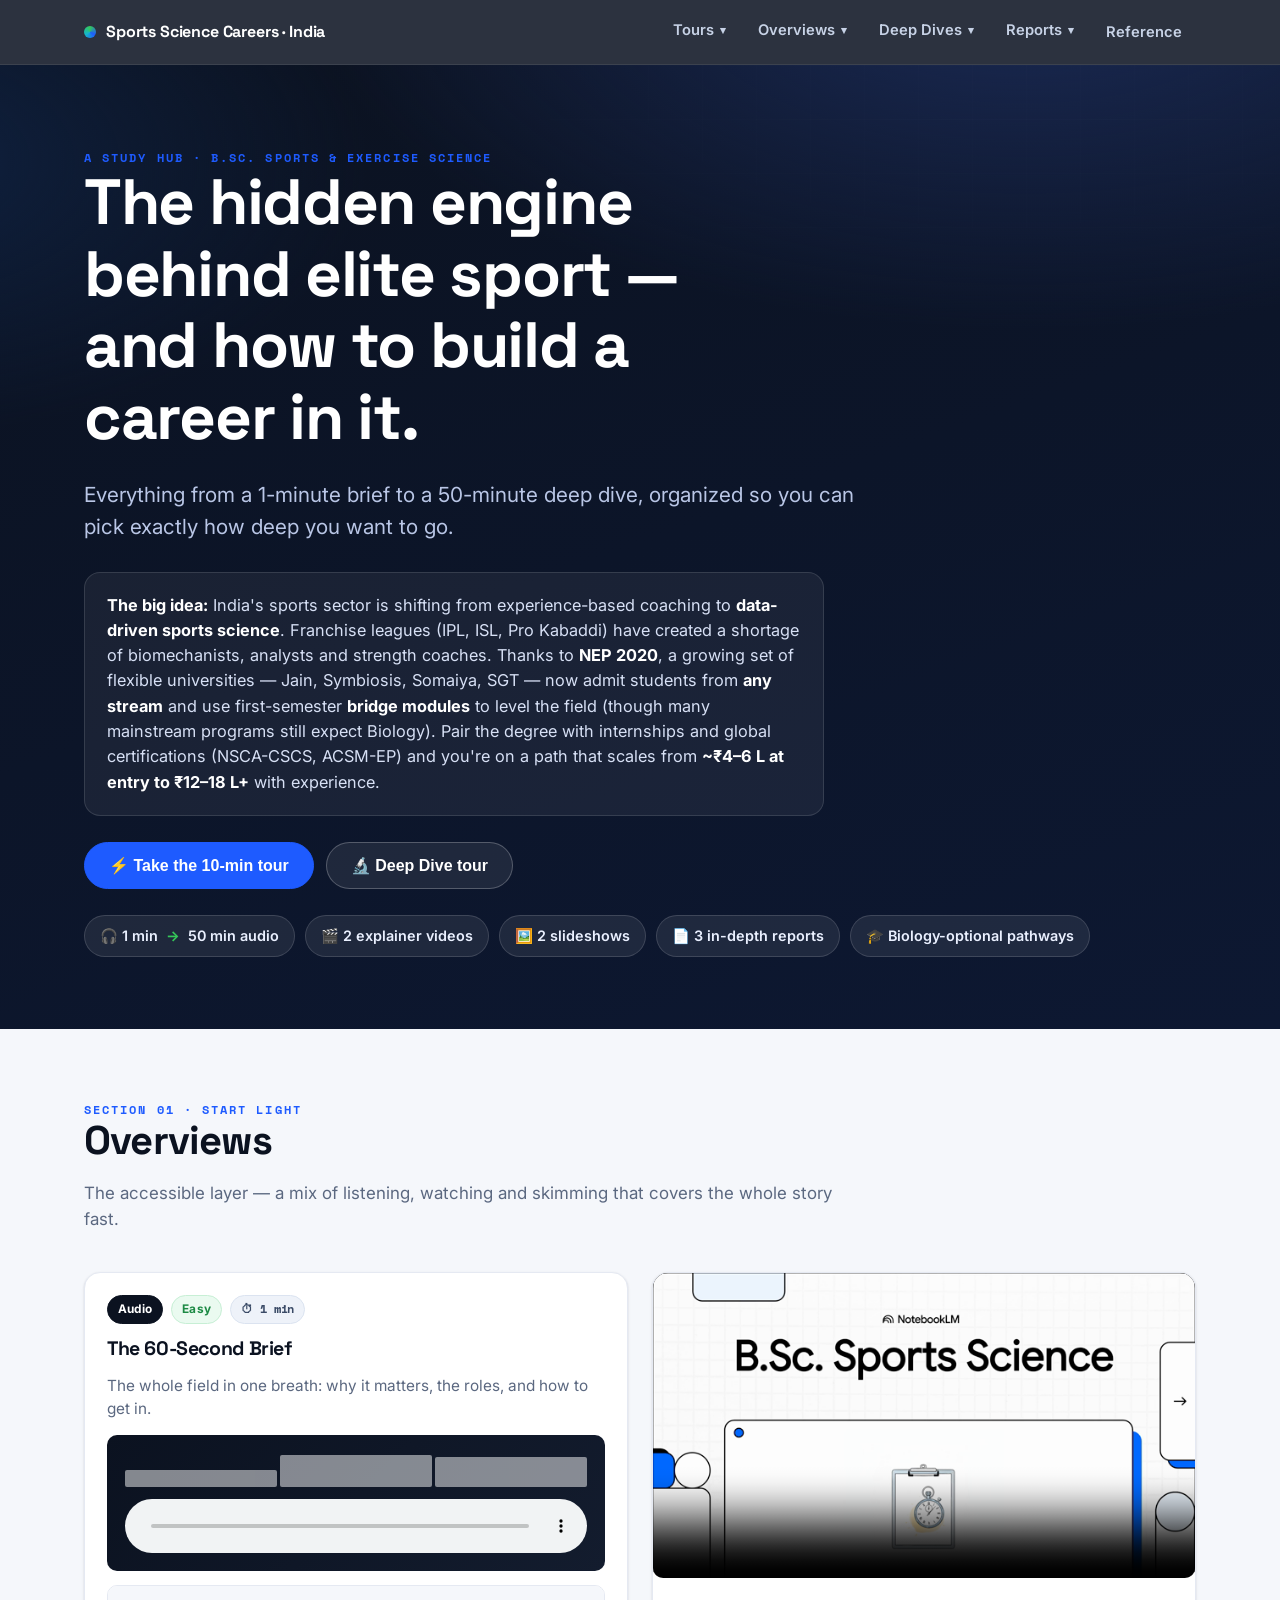
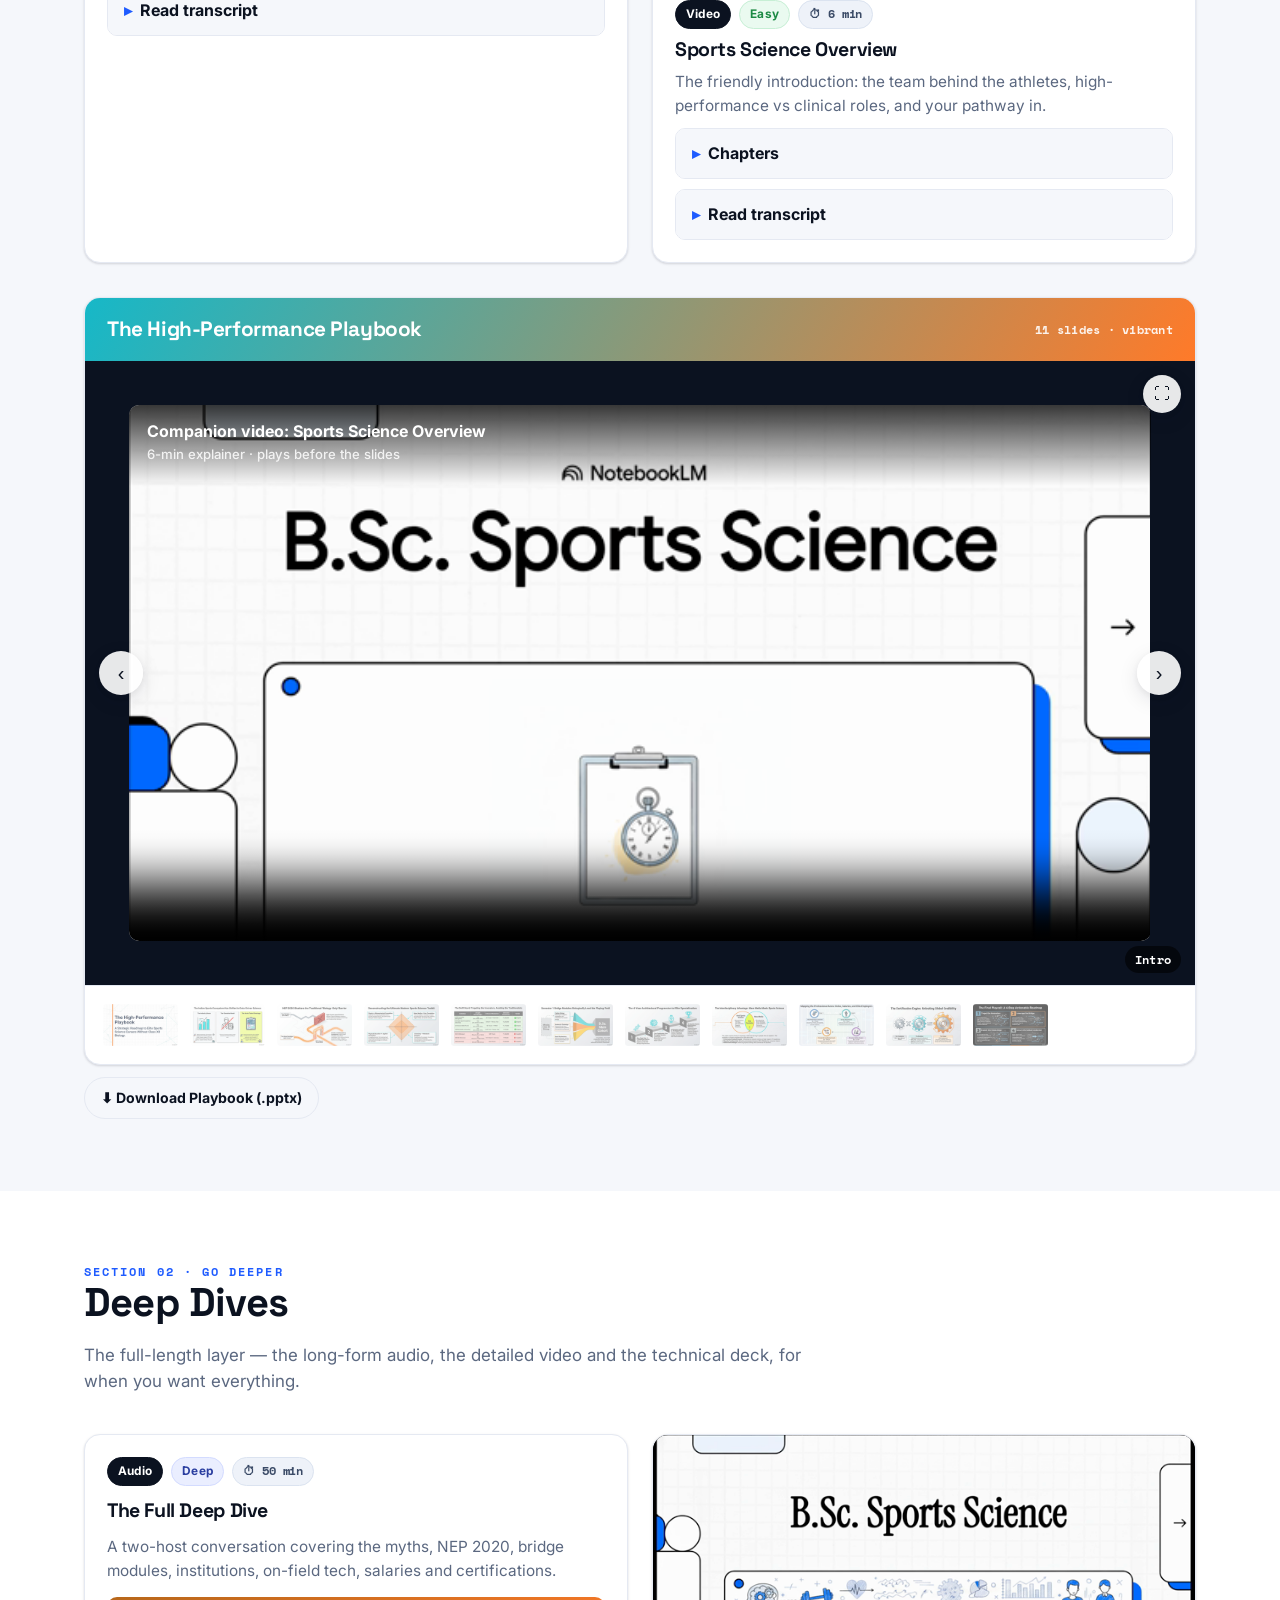
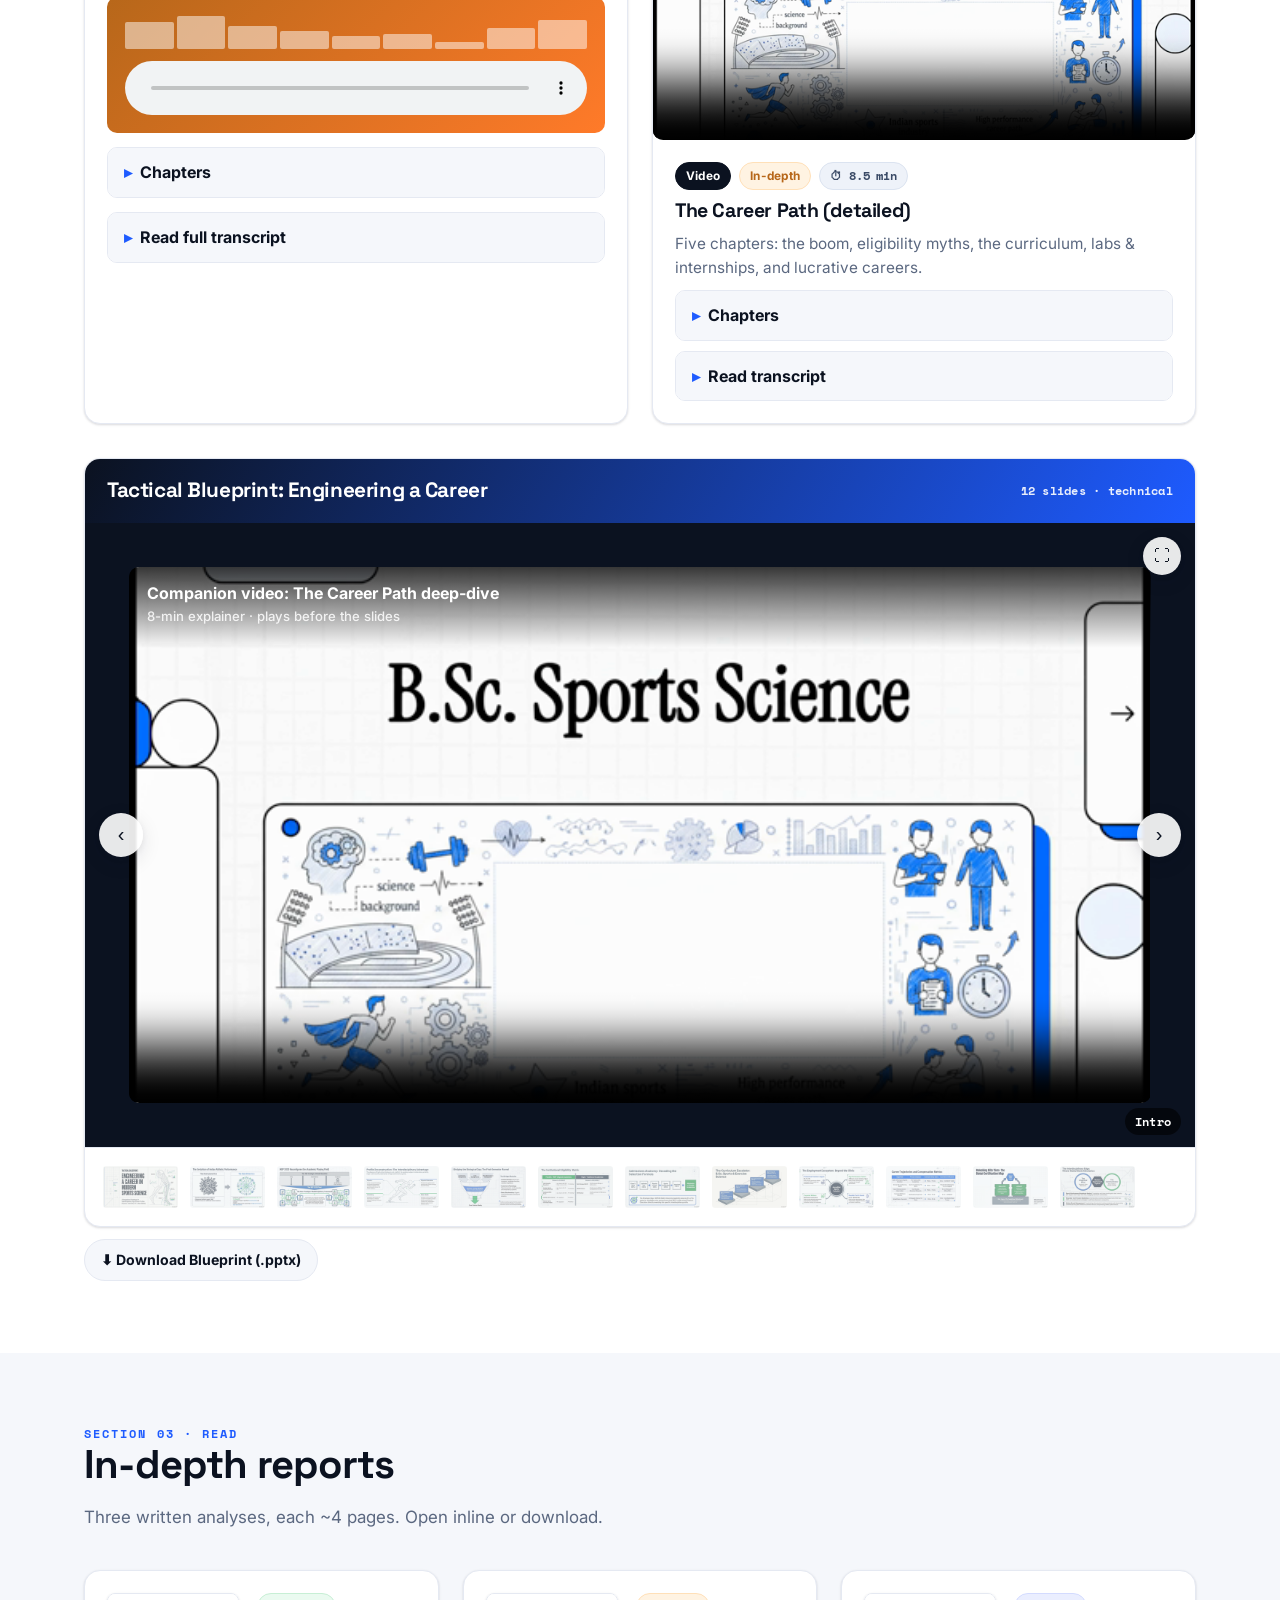
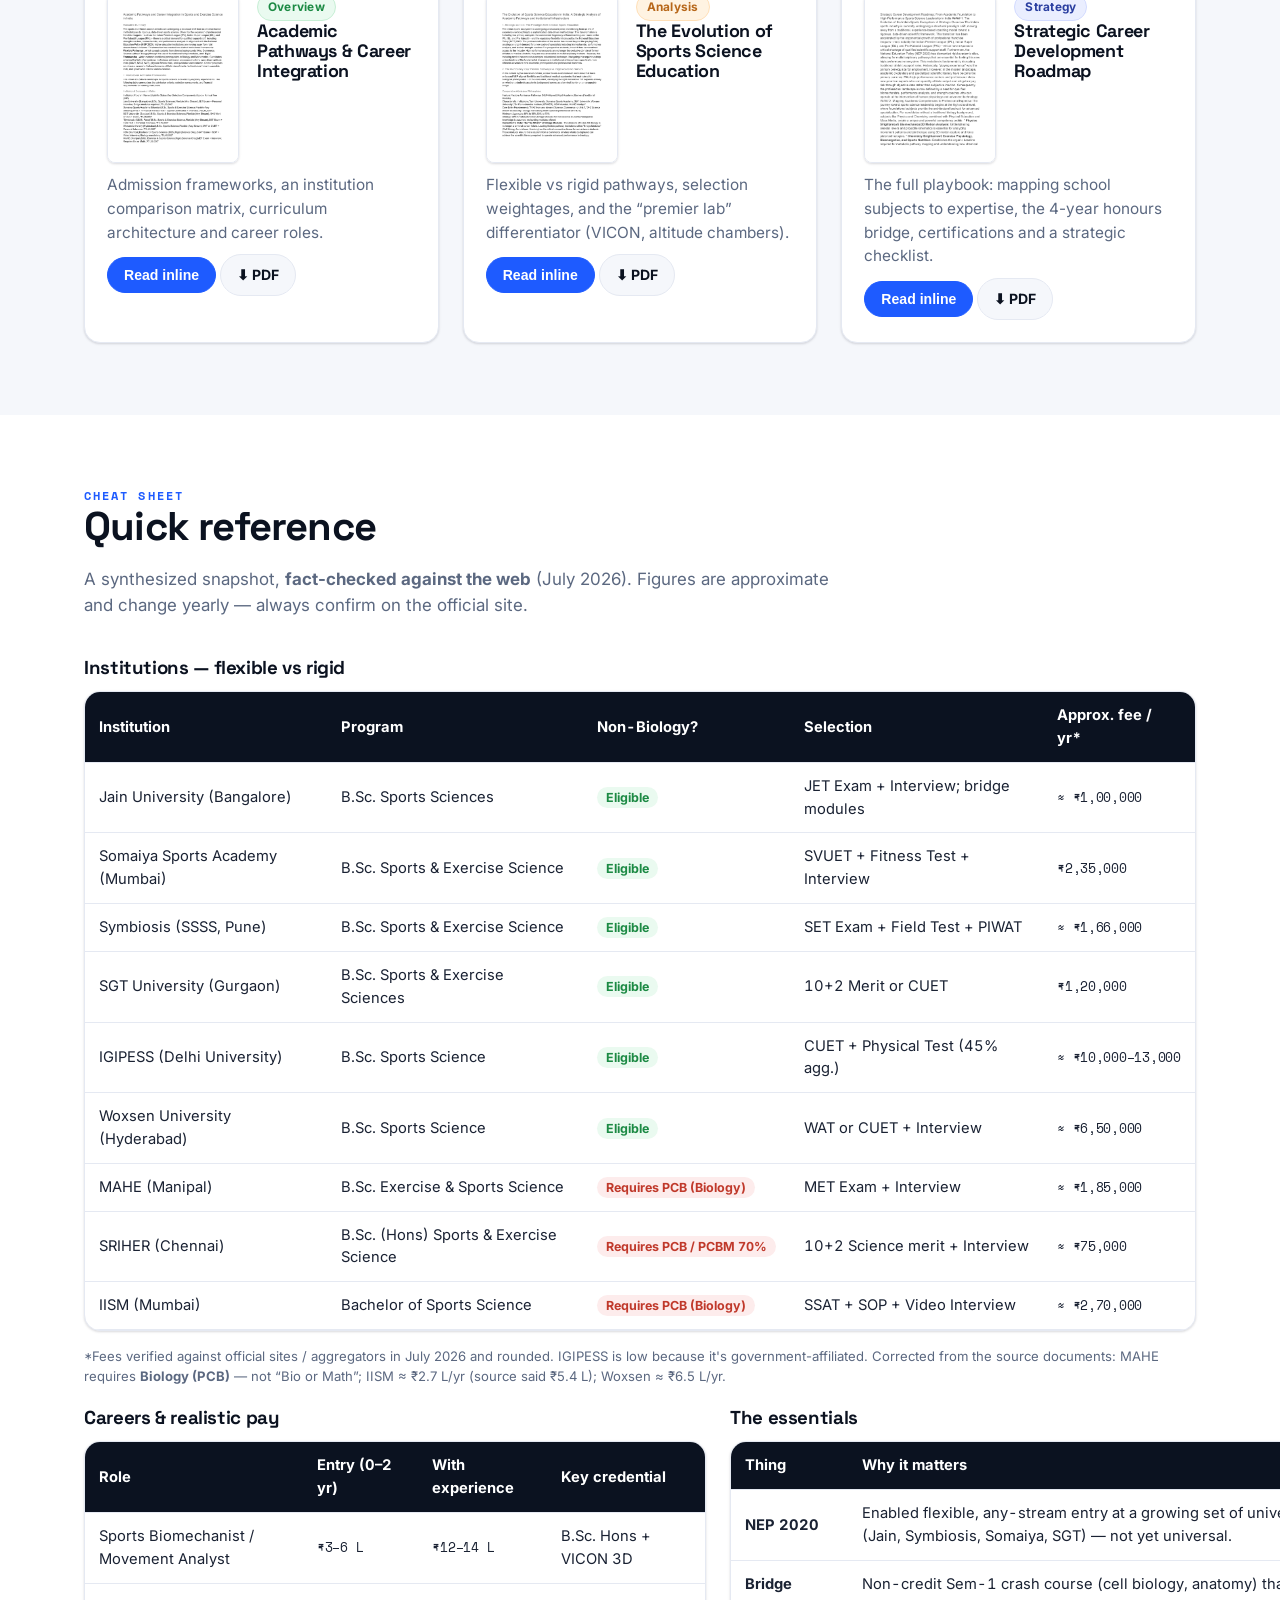
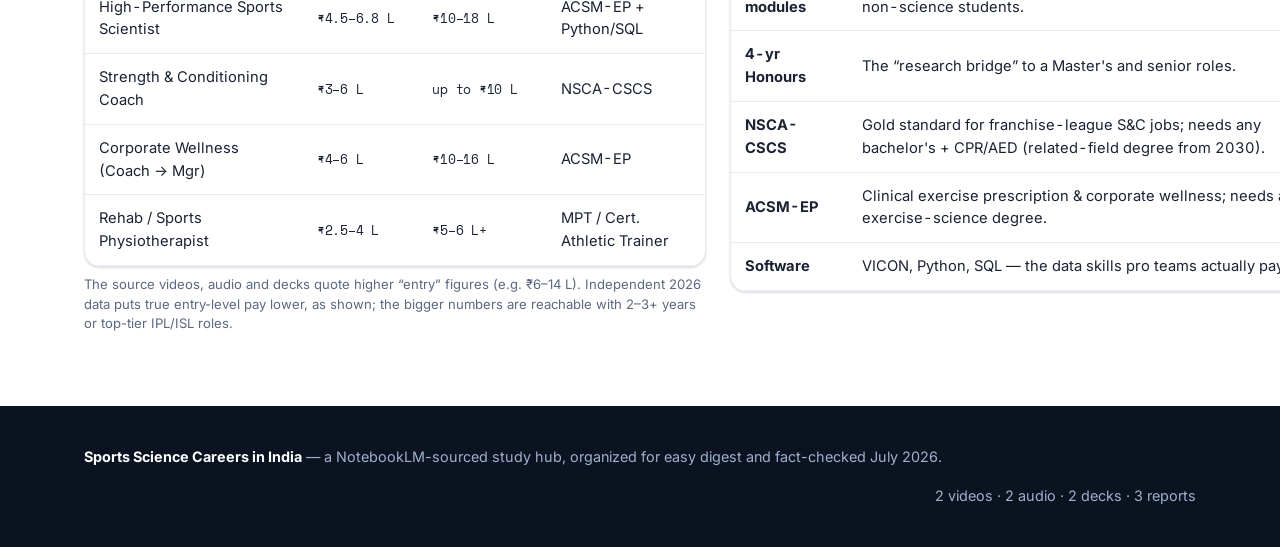
==== commit 514982a0: "Add fullscreen mode to the deck viewer (Playbook + Tactical Blueprint)" ====
--- a/index.html
+++ b/index.html
@@ -130,6 +130,7 @@
     <button class="nav-btn prev" data-prev aria-label="Previous slide">‹</button>
     <button class="nav-btn next" data-next aria-label="Next slide">›</button>
     <div class="counter"><span data-counter>Intro</span></div>
+    <button class="nav-btn fs-btn" data-fullscreen aria-label="Enter fullscreen" aria-pressed="false">⛶</button>
   </div>
   <div class="deck-foot"><div class="thumbs" data-thumbs></div></div>
   <script>window.DECKS=window.DECKS||{};window.DECKS["playbook"]={slides:["assets/slides/playbook/s-01.png","assets/slides/playbook/s-02.png","assets/slides/playbook/s-03.png","assets/slides/playbook/s-04.png","assets/slides/playbook/s-05.png","assets/slides/playbook/s-06.png","assets/slides/playbook/s-07.png","assets/slides/playbook/s-08.png","assets/slides/playbook/s-09.png","assets/slides/playbook/s-10.png","assets/slides/playbook/s-11.png"],thumbs:["assets/slides/playbook/tn/s-01.png","assets/slides/playbook/tn/s-02.png","assets/slides/playbook/tn/s-03.png","assets/slides/playbook/tn/s-04.png","assets/slides/playbook/tn/s-05.png","assets/slides/playbook/tn/s-06.png","assets/slides/playbook/tn/s-07.png","assets/slides/playbook/tn/s-08.png","assets/slides/playbook/tn/s-09.png","assets/slides/playbook/tn/s-10.png","assets/slides/playbook/tn/s-11.png"]};</script>
@@ -188,6 +189,7 @@
     <button class="nav-btn prev" data-prev aria-label="Previous slide">‹</button>
     <button class="nav-btn next" data-next aria-label="Next slide">›</button>
     <div class="counter"><span data-counter>Intro</span></div>
+    <button class="nav-btn fs-btn" data-fullscreen aria-label="Enter fullscreen" aria-pressed="false">⛶</button>
   </div>
   <div class="deck-foot"><div class="thumbs" data-thumbs></div></div>
   <script>window.DECKS=window.DECKS||{};window.DECKS["blueprint"]={slides:["assets/slides/blueprint/s-01.png","assets/slides/blueprint/s-02.png","assets/slides/blueprint/s-03.png","assets/slides/blueprint/s-04.png","assets/slides/blueprint/s-05.png","assets/slides/blueprint/s-06.png","assets/slides/blueprint/s-07.png","assets/slides/blueprint/s-08.png","assets/slides/blueprint/s-09.png","assets/slides/blueprint/s-10.png","assets/slides/blueprint/s-11.png","assets/slides/blueprint/s-12.png"],thumbs:["assets/slides/blueprint/tn/s-01.png","assets/slides/blueprint/tn/s-02.png","assets/slides/blueprint/tn/s-03.png","assets/slides/blueprint/tn/s-04.png","assets/slides/blueprint/tn/s-05.png","assets/slides/blueprint/tn/s-06.png","assets/slides/blueprint/tn/s-07.png","assets/slides/blueprint/tn/s-08.png","assets/slides/blueprint/tn/s-09.png","assets/slides/blueprint/tn/s-10.png","assets/slides/blueprint/tn/s-11.png","assets/slides/blueprint/tn/s-12.png"]};</script>
--- a/assets/css/style.css
+++ b/assets/css/style.css
@@ -215,11 +215,34 @@
   font-family: var(--font-mono); font-size: .76rem; font-weight: 700; letter-spacing: .02em;
   padding: 4px 10px; border-radius: 999px; font-variant-numeric: tabular-nums;
 }
+/* Fullscreen toggle — reuses .nav-btn's circular look, repositioned to the top-right corner. */
+.stage .fs-btn { top: 14px; right: 14px; left: auto; transform: none; width: 38px; height: 38px; font-size: 16px; z-index: 2; }
+.stage .fs-btn:hover { background: #fff; transform: scale(1.06); }
+.stage .fs-btn[aria-pressed="true"] { background: var(--blue); color: #fff; }
 .deck-foot { display: flex; align-items: center; gap: 12px; padding: 12px 16px; border-top: 1px solid var(--line); flex-wrap: wrap; }
 .thumbs { display: flex; gap: 8px; overflow-x: auto; padding: 4px 0; flex: 1; }
 .thumbs img { height: 46px; width: auto; border-radius: 5px; border: 2px solid transparent; cursor: pointer; opacity: .6; transition: .15s; }
 .thumbs img:hover { opacity: 1; }
 .thumbs img.active { border-color: var(--blue); opacity: 1; }
+
+/* Fullscreen deck viewer — applies identically whether the browser's real Fullscreen API
+   engaged (:fullscreen) or we fell back to the manual .is-fullscreen class (API blocked/
+   unsupported, e.g. some embedded/file:// contexts). */
+.stage:fullscreen,
+.stage.is-fullscreen {
+  position: fixed; inset: 0; z-index: 200;
+  width: 100vw; height: 100vh; aspect-ratio: unset;
+}
+/* .deck-foot (thumbnail strip) gets reparented inside .stage on entry — dock it as a
+   bottom overlay so it stays reachable without covering the slide image underneath. */
+.stage:fullscreen .deck-foot,
+.stage.is-fullscreen .deck-foot {
+  position: absolute; left: 0; right: 0; bottom: 0; z-index: 1;
+  margin: 0; border-top: none; padding: 30px 16px 16px;
+  background: linear-gradient(transparent, rgba(6,10,20,.85) 45%);
+}
+.stage:fullscreen .counter,
+.stage.is-fullscreen .counter { bottom: 92px; }
 .btn {
   display: inline-flex; align-items: center; gap: 8px; padding: 9px 16px; border-radius: 999px;
   font-weight: 700; font-size: .88rem; border: 1px solid var(--line); background: var(--panel-2);
@@ -350,6 +373,7 @@
   }
   .card:hover { transform: none; }
   .stage .nav-btn:hover, .tour-arrow:hover { transform: translateY(-50%); }
+  .stage .fs-btn:hover { transform: none; }
   .tslide { animation: none; }
 }
 
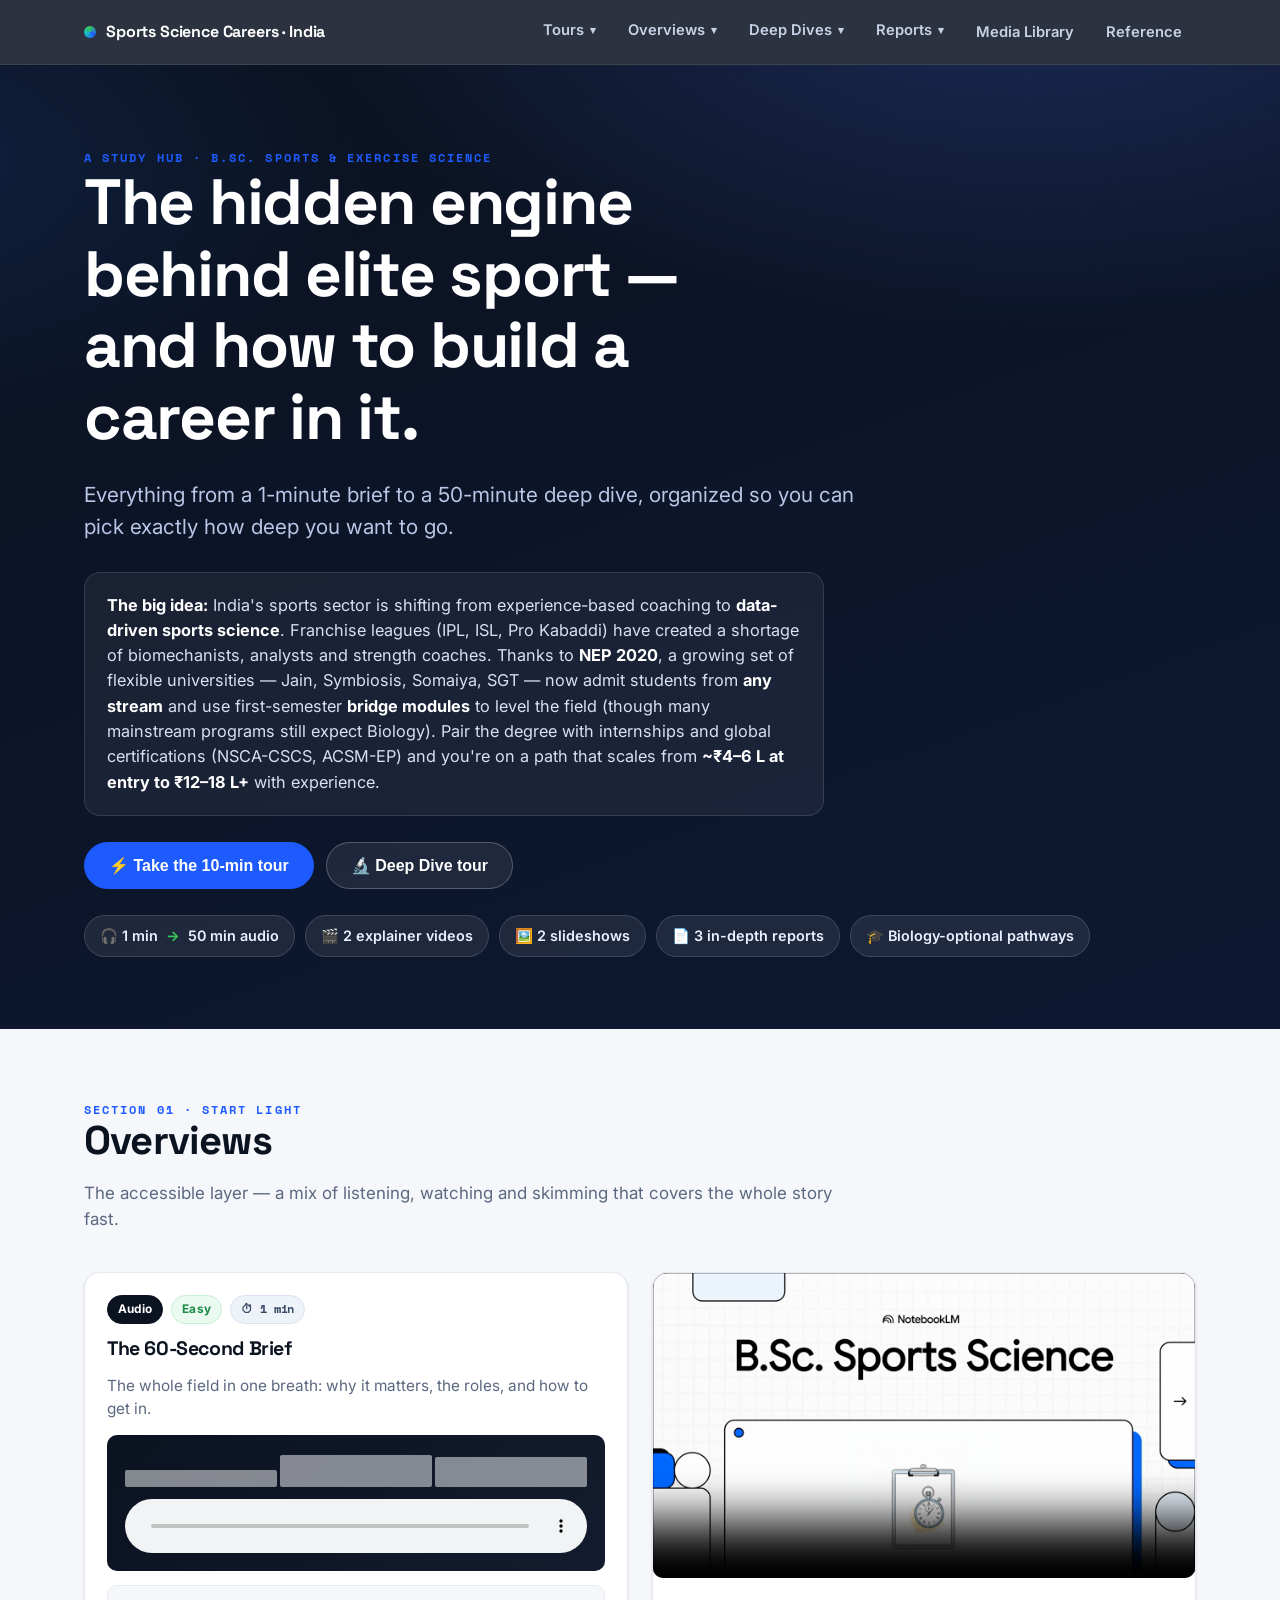
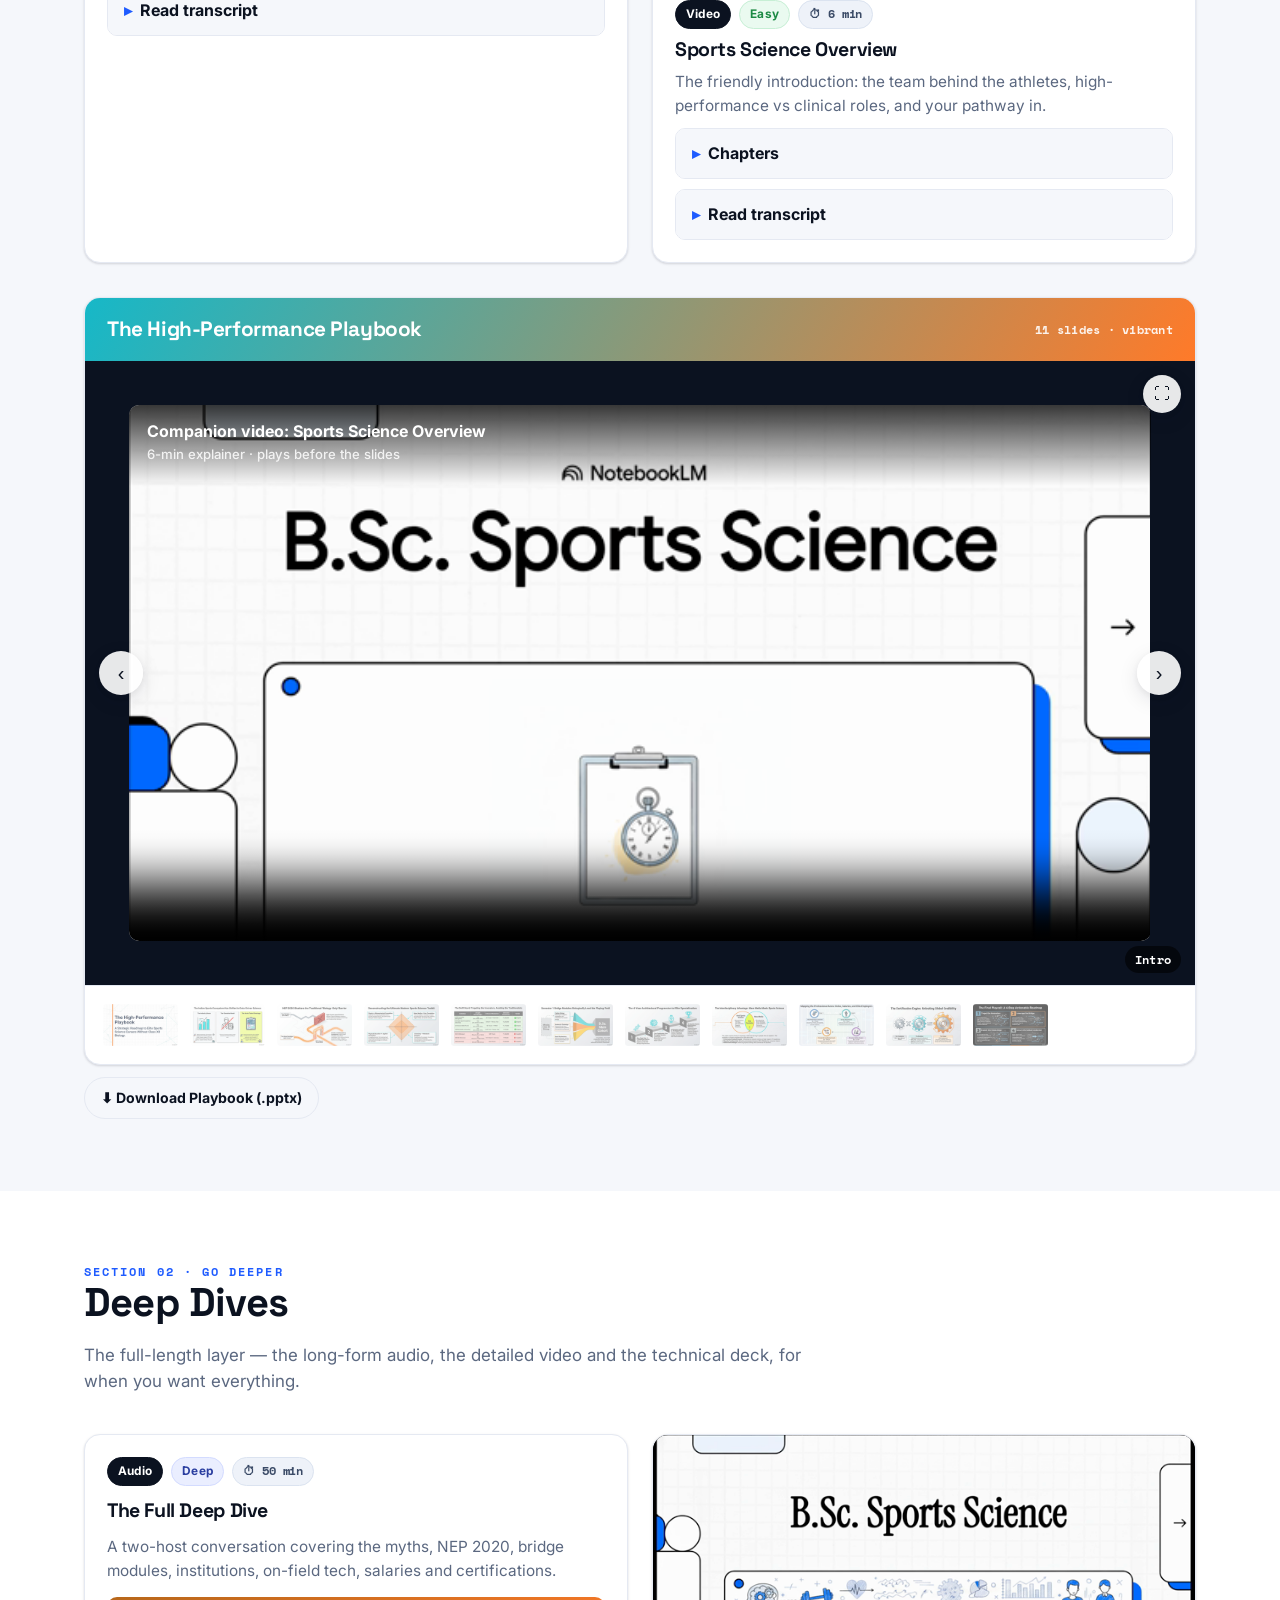
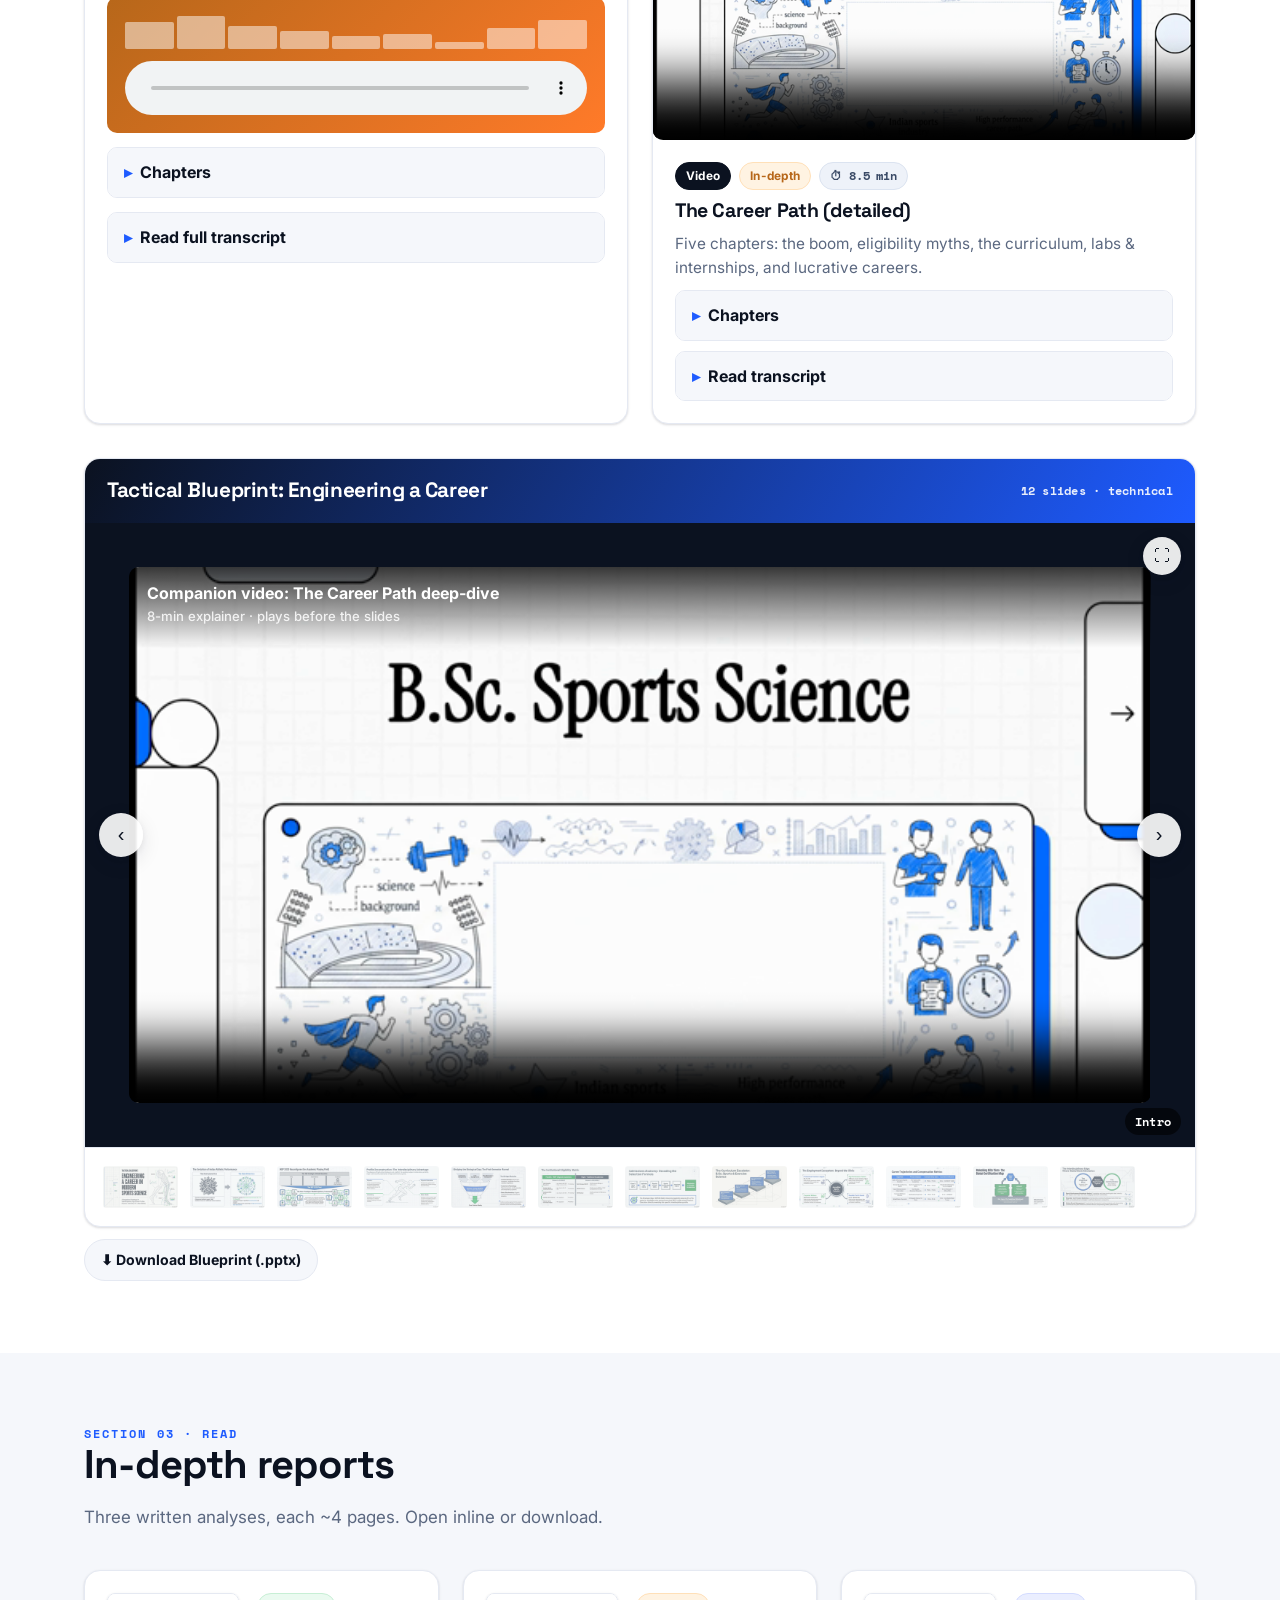
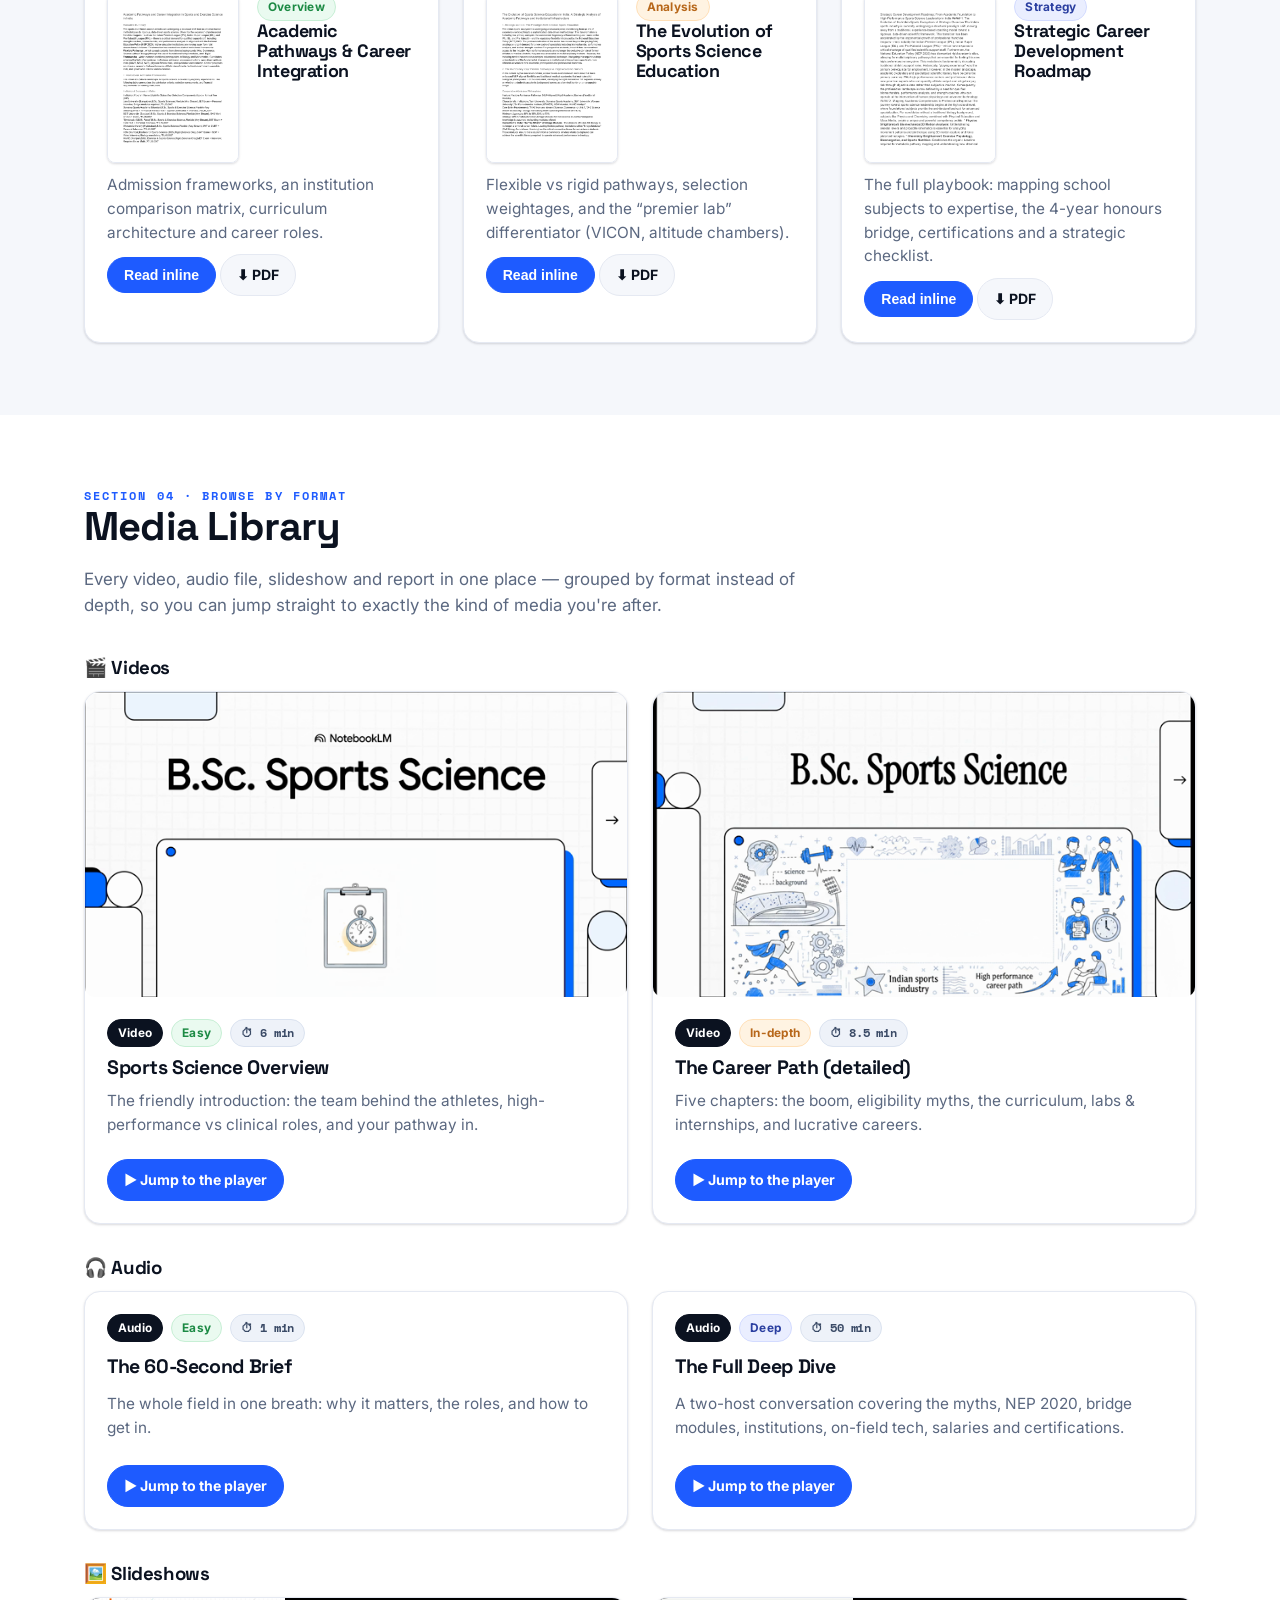
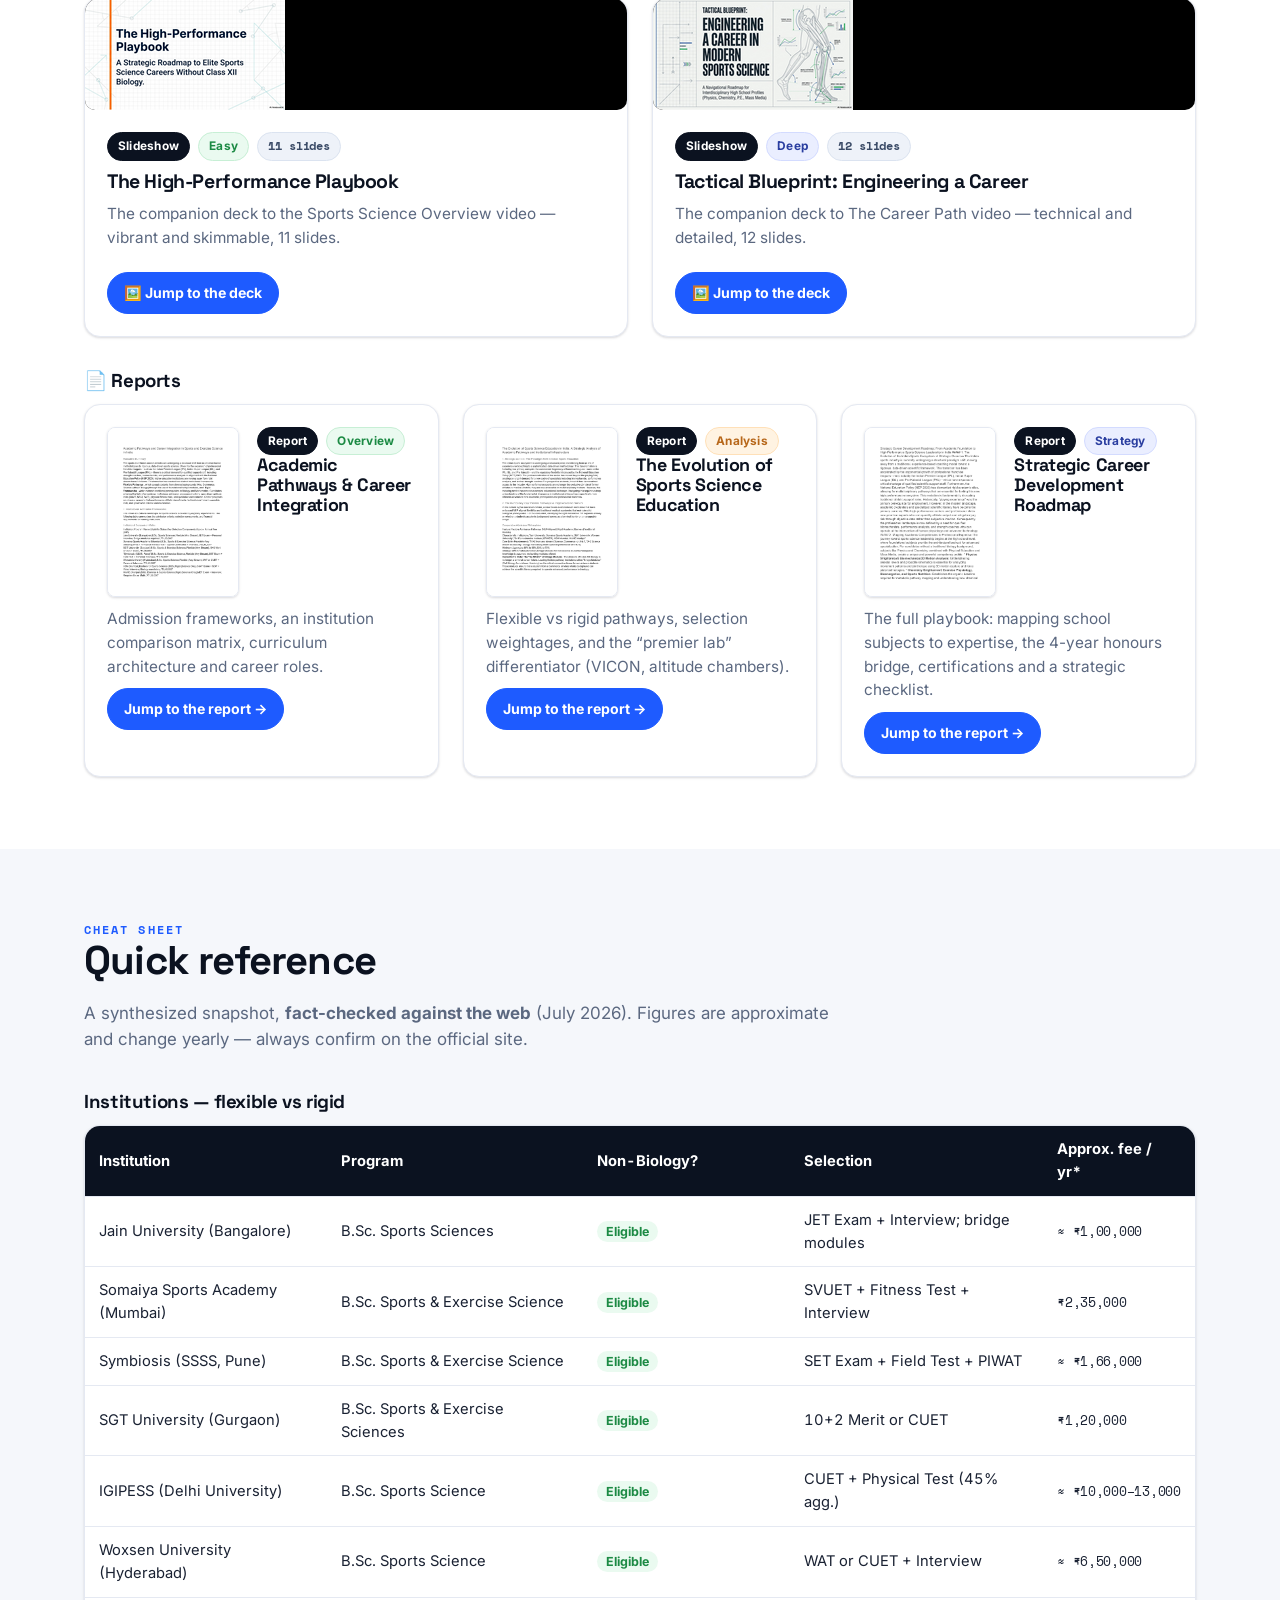
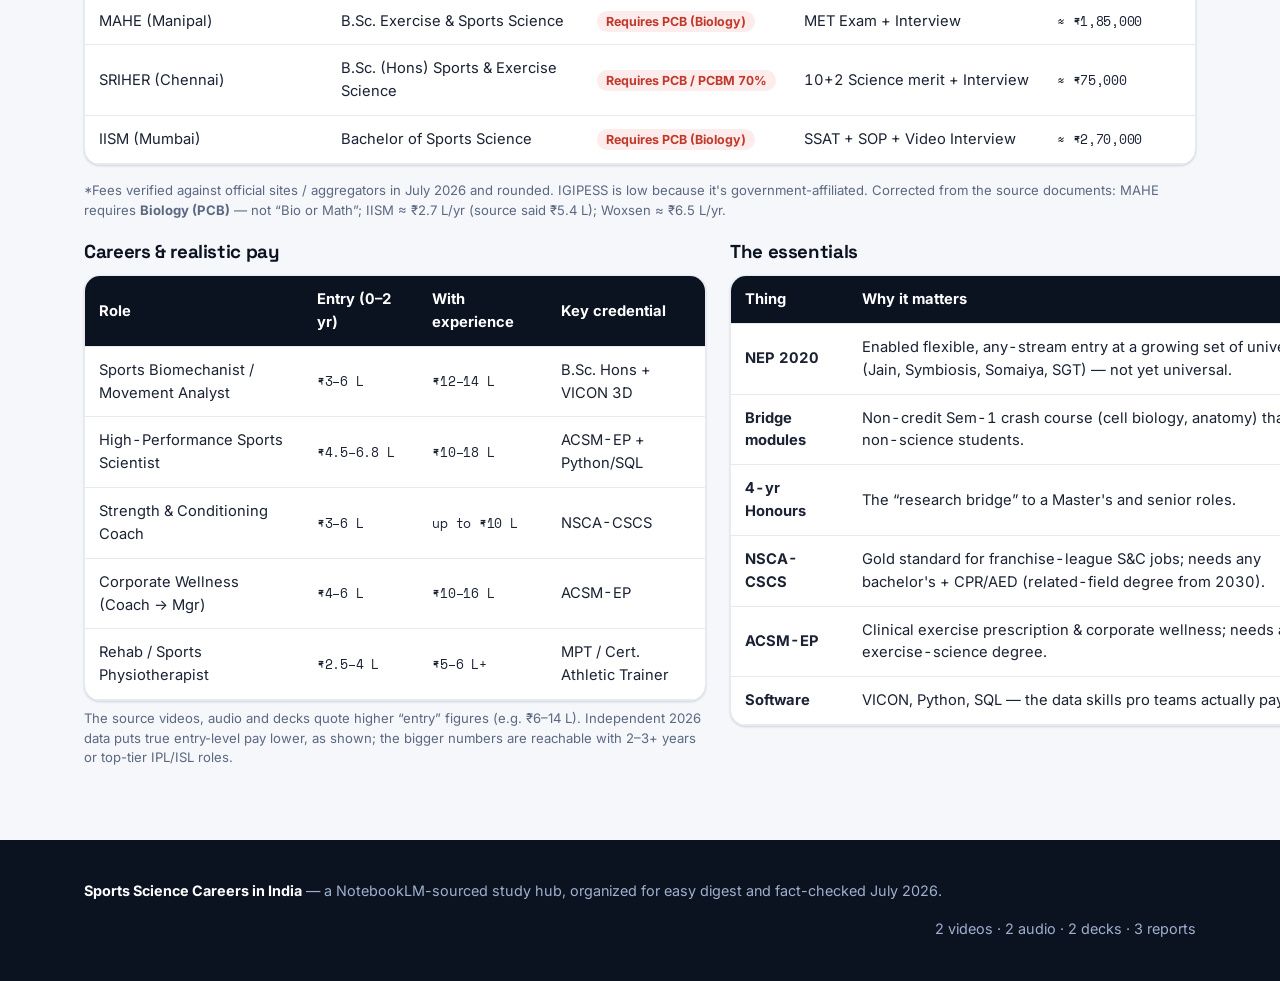
==== commit 5a522c30: "Add Media Library section: browse by format, cross-cutting depth tiers User follow-up request, disti" ====
--- a/index.html
+++ b/index.html
@@ -53,6 +53,7 @@
         </div>
       </div>
 
+      <a class="nav-flat" href="#library">Media Library</a>
       <a class="nav-flat" href="#reference">Reference</a>
     </div>
     <button class="hamburger" data-hamburger aria-label="Menu">☰</button>
@@ -231,6 +232,112 @@
         <p>The full playbook: mapping school subjects to expertise, the 4-year honours bridge, certifications and a strategic checklist.</p>
         <div class="actions"><button class="btn primary" data-pdf="assets/pdf/strategic-roadmap.pdf" data-title="Strategic Career Development Roadmap">Read inline</button>
           <a class="btn" href="assets/pdf/strategic-roadmap.pdf" download>⬇ PDF</a></div>
+      </div></div>
+    </div>
+  </div>
+</section>
+
+<!-- MEDIA LIBRARY -->
+<section class="section" id="library">
+  <div class="wrap">
+    <div class="section-head">
+      <div class="eyebrow">Section 04 · Browse by format</div>
+      <h2>Media Library</h2>
+      <p>Every video, audio file, slideshow and report in one place — grouped by format instead of depth, so you can jump straight to exactly the kind of media you're after.</p>
+    </div>
+
+    <h3 style="margin-bottom:12px">🎬 Videos</h3>
+    <div class="grid cols-2" style="margin-bottom:34px">
+
+      <div class="card">
+        <div class="media-frame"><img src="assets/thumbs/overview_poster.png" alt="Sports Science Overview video thumbnail"></div>
+        <div class="body">
+          <div class="badges"><span class="badge type">Video</span><span class="badge easy">Easy</span><span class="badge time">⏱ 6 min</span></div>
+          <h3>Sports Science Overview</h3>
+          <p>The friendly introduction: the team behind the athletes, high-performance vs clinical roles, and your pathway in.</p>
+          <div class="row-actions"><a class="btn primary" href="#v-overview">▶ Jump to the player</a></div>
+        </div>
+      </div>
+
+      <div class="card">
+        <div class="media-frame"><img src="assets/thumbs/career_poster.png" alt="The Career Path video thumbnail"></div>
+        <div class="body">
+          <div class="badges"><span class="badge type">Video</span><span class="badge medium">In-depth</span><span class="badge time">⏱ 8.5 min</span></div>
+          <h3>The Career Path (detailed)</h3>
+          <p>Five chapters: the boom, eligibility myths, the curriculum, labs &amp; internships, and lucrative careers.</p>
+          <div class="row-actions"><a class="btn primary" href="#v-career">▶ Jump to the player</a></div>
+        </div>
+      </div>
+    </div>
+
+    <h3 style="margin-bottom:12px">🎧 Audio</h3>
+    <div class="grid cols-2" style="margin-bottom:34px">
+
+      <div class="card audio-card">
+        <div class="body">
+          <div class="badges"><span class="badge type">Audio</span><span class="badge easy">Easy</span><span class="badge time">⏱ 1 min</span></div>
+          <h3>The 60-Second Brief</h3>
+          <p>The whole field in one breath: why it matters, the roles, and how to get in.</p>
+          <div class="row-actions"><a class="btn primary" href="#a-short">▶ Jump to the player</a></div>
+        </div>
+      </div>
+
+      <div class="card audio-card">
+        <div class="body">
+          <div class="badges"><span class="badge type">Audio</span><span class="badge deep">Deep</span><span class="badge time">⏱ 50 min</span></div>
+          <h3>The Full Deep Dive</h3>
+          <p>A two-host conversation covering the myths, NEP 2020, bridge modules, institutions, on-field tech, salaries and certifications.</p>
+          <div class="row-actions"><a class="btn primary" href="#a-long">▶ Jump to the player</a></div>
+        </div>
+      </div>
+    </div>
+
+    <h3 style="margin-bottom:12px">🖼️ Slideshows</h3>
+    <div class="grid cols-2" style="margin-bottom:34px">
+
+      <div class="card">
+        <div class="media-frame"><img src="assets/slides/playbook/tn/s-01.png" alt="The High-Performance Playbook slide preview"></div>
+        <div class="body">
+          <div class="badges"><span class="badge type">Slideshow</span><span class="badge easy">Easy</span><span class="badge time">11 slides</span></div>
+          <h3>The High-Performance Playbook</h3>
+          <p>The companion deck to the Sports Science Overview video — vibrant and skimmable, 11 slides.</p>
+          <div class="row-actions"><a class="btn primary" href="#playbook">🖼️ Jump to the deck</a></div>
+        </div>
+      </div>
+
+      <div class="card">
+        <div class="media-frame"><img src="assets/slides/blueprint/tn/s-01.png" alt="Tactical Blueprint slide preview"></div>
+        <div class="body">
+          <div class="badges"><span class="badge type">Slideshow</span><span class="badge deep">Deep</span><span class="badge time">12 slides</span></div>
+          <h3>Tactical Blueprint: Engineering a Career</h3>
+          <p>The companion deck to The Career Path video — technical and detailed, 12 slides.</p>
+          <div class="row-actions"><a class="btn primary" href="#blueprint">🖼️ Jump to the deck</a></div>
+        </div>
+      </div>
+    </div>
+
+    <h3 style="margin-bottom:12px">📄 Reports</h3>
+    <div class="grid cols-3">
+
+      <div class="card"><div class="body">
+        <div class="doc"><div class="thumb"><img src="assets/thumbs/academic-pathways-1.png" alt=""></div>
+          <div class="meta"><div class="badges"><span class="badge type">Report</span><span class="badge easy">Overview</span></div><h3>Academic Pathways &amp; Career Integration</h3></div></div>
+        <p>Admission frameworks, an institution comparison matrix, curriculum architecture and career roles.</p>
+        <div class="actions"><a class="btn primary" href="#doc-academic">Jump to the report →</a></div>
+      </div></div>
+
+      <div class="card"><div class="body">
+        <div class="doc"><div class="thumb"><img src="assets/thumbs/evolution-education-1.png" alt=""></div>
+          <div class="meta"><div class="badges"><span class="badge type">Report</span><span class="badge medium">Analysis</span></div><h3>The Evolution of Sports Science Education</h3></div></div>
+        <p>Flexible vs rigid pathways, selection weightages, and the “premier lab” differentiator (VICON, altitude chambers).</p>
+        <div class="actions"><a class="btn primary" href="#doc-evolution">Jump to the report →</a></div>
+      </div></div>
+
+      <div class="card"><div class="body">
+        <div class="doc"><div class="thumb"><img src="assets/thumbs/strategic-roadmap-1.png" alt=""></div>
+          <div class="meta"><div class="badges"><span class="badge type">Report</span><span class="badge deep">Strategy</span></div><h3>Strategic Career Development Roadmap</h3></div></div>
+        <p>The full playbook: mapping school subjects to expertise, the 4-year honours bridge, certifications and a strategic checklist.</p>
+        <div class="actions"><a class="btn primary" href="#doc-strategic">Jump to the report →</a></div>
       </div></div>
     </div>
   </div>
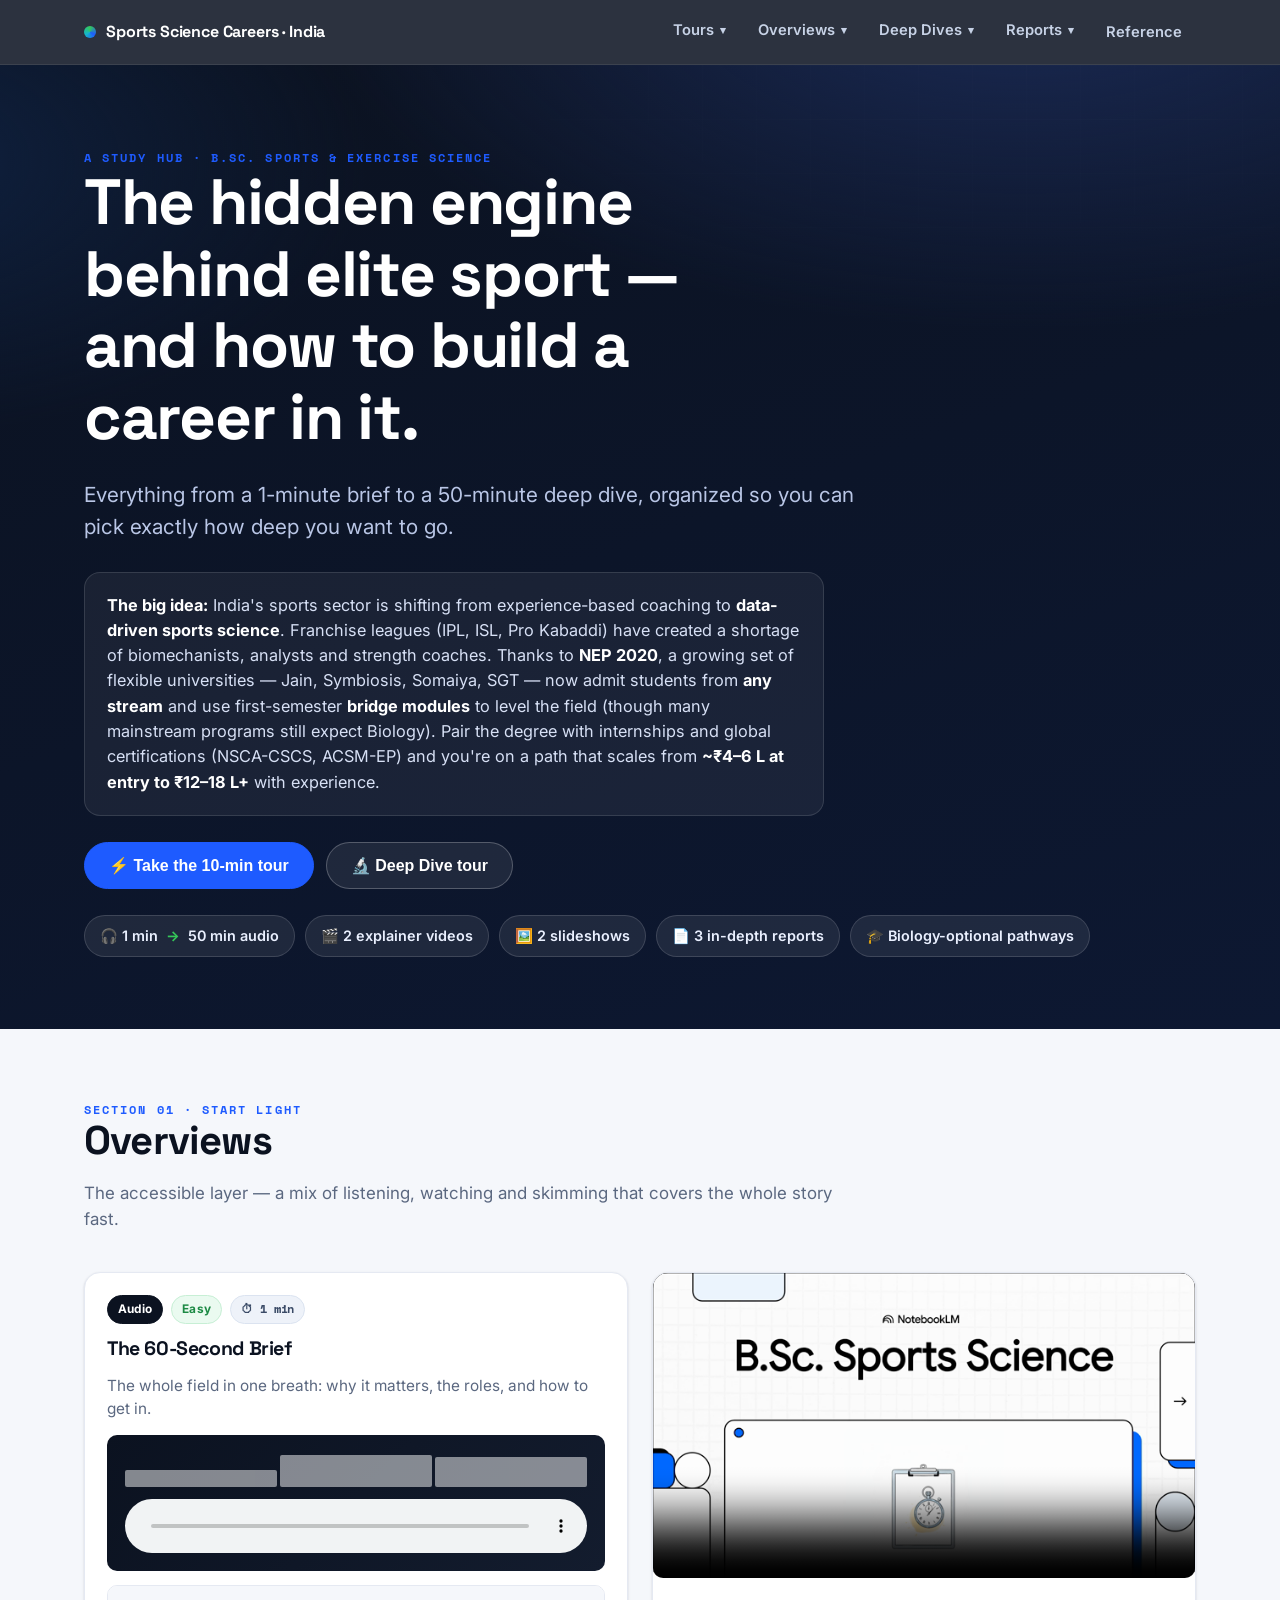
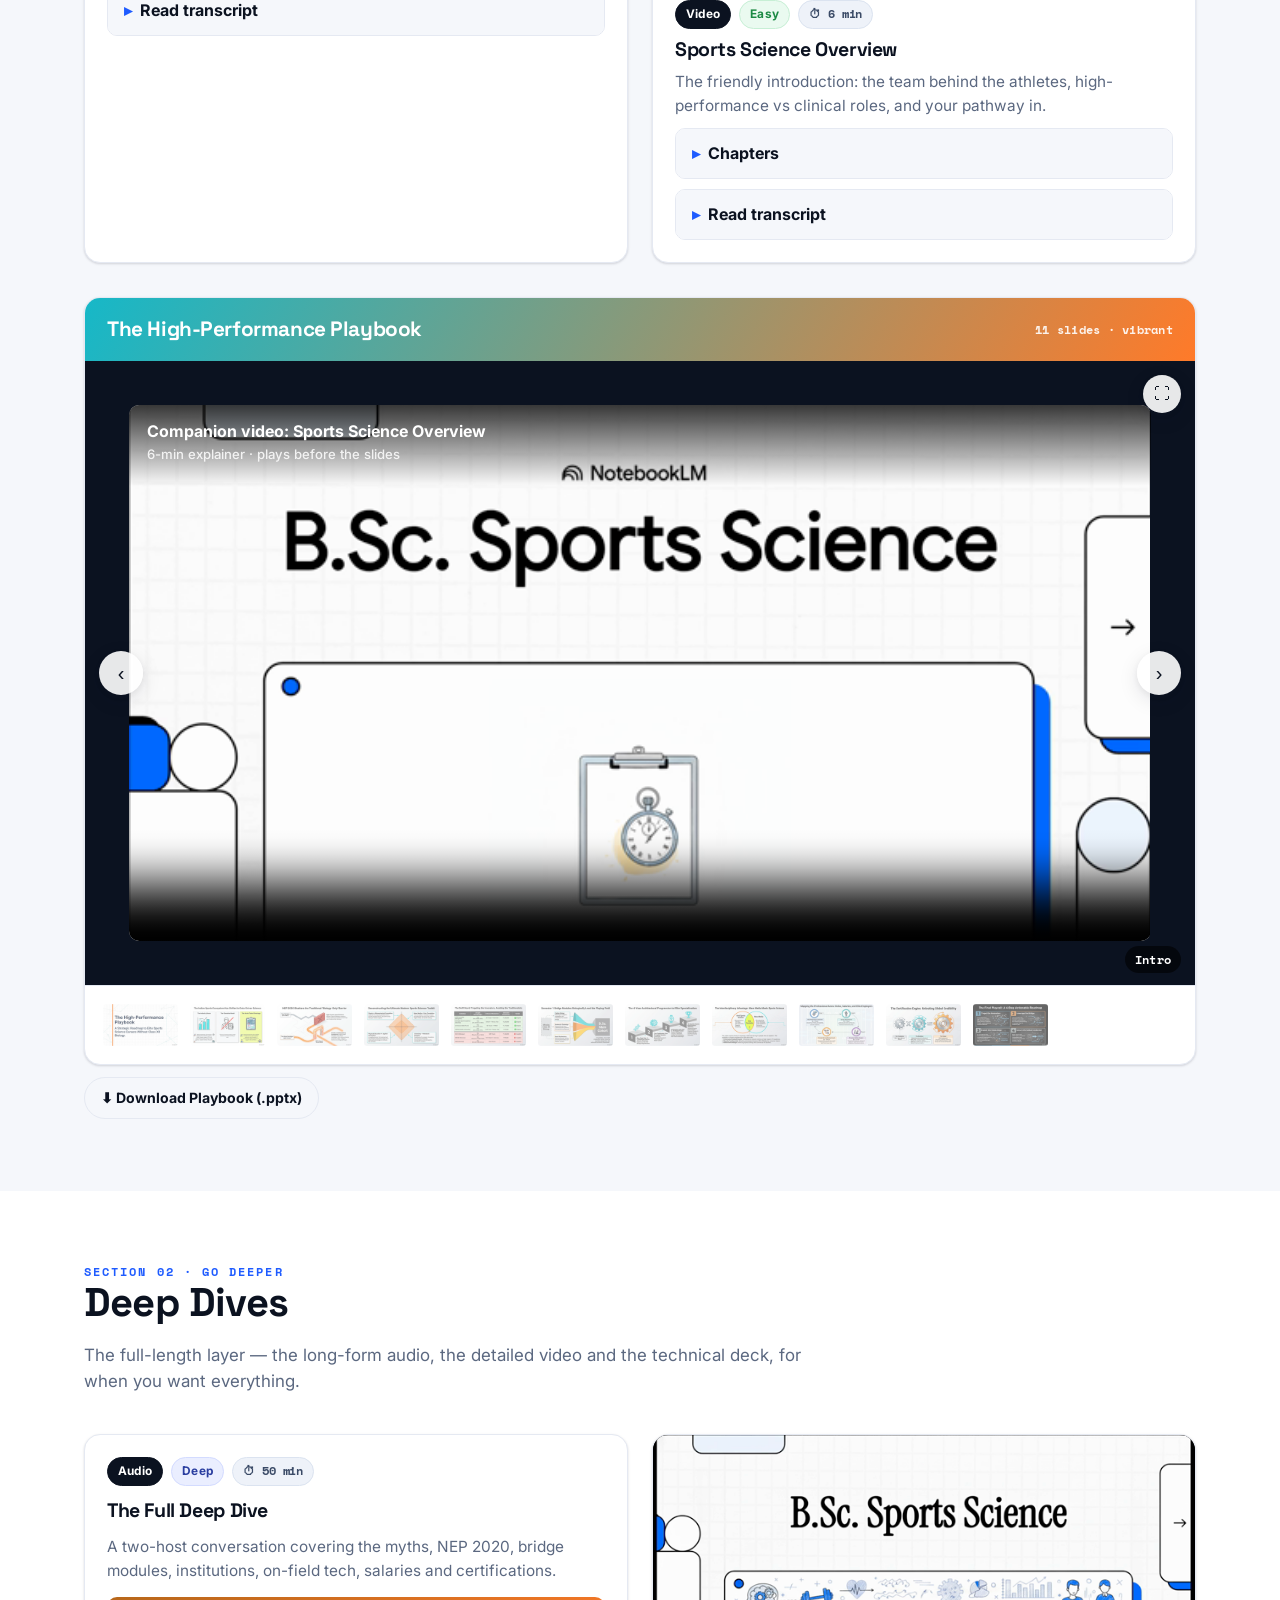
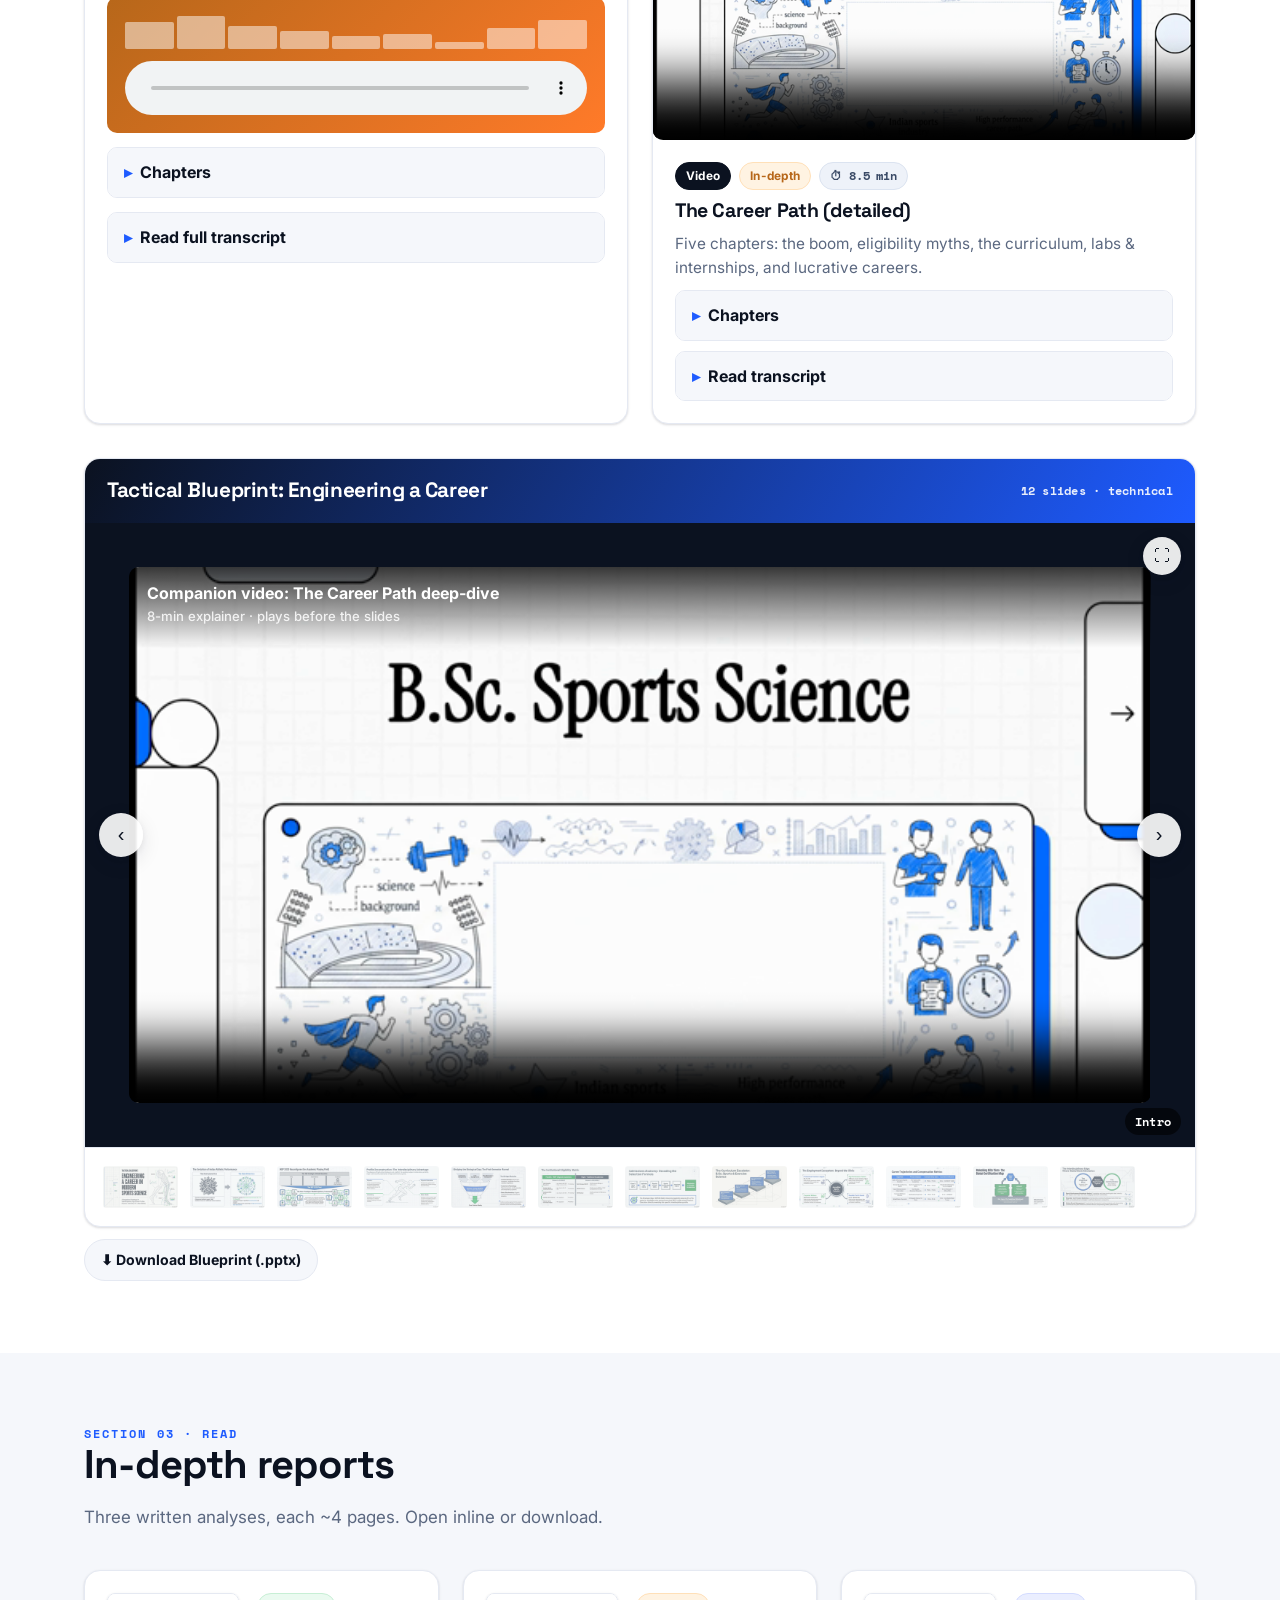
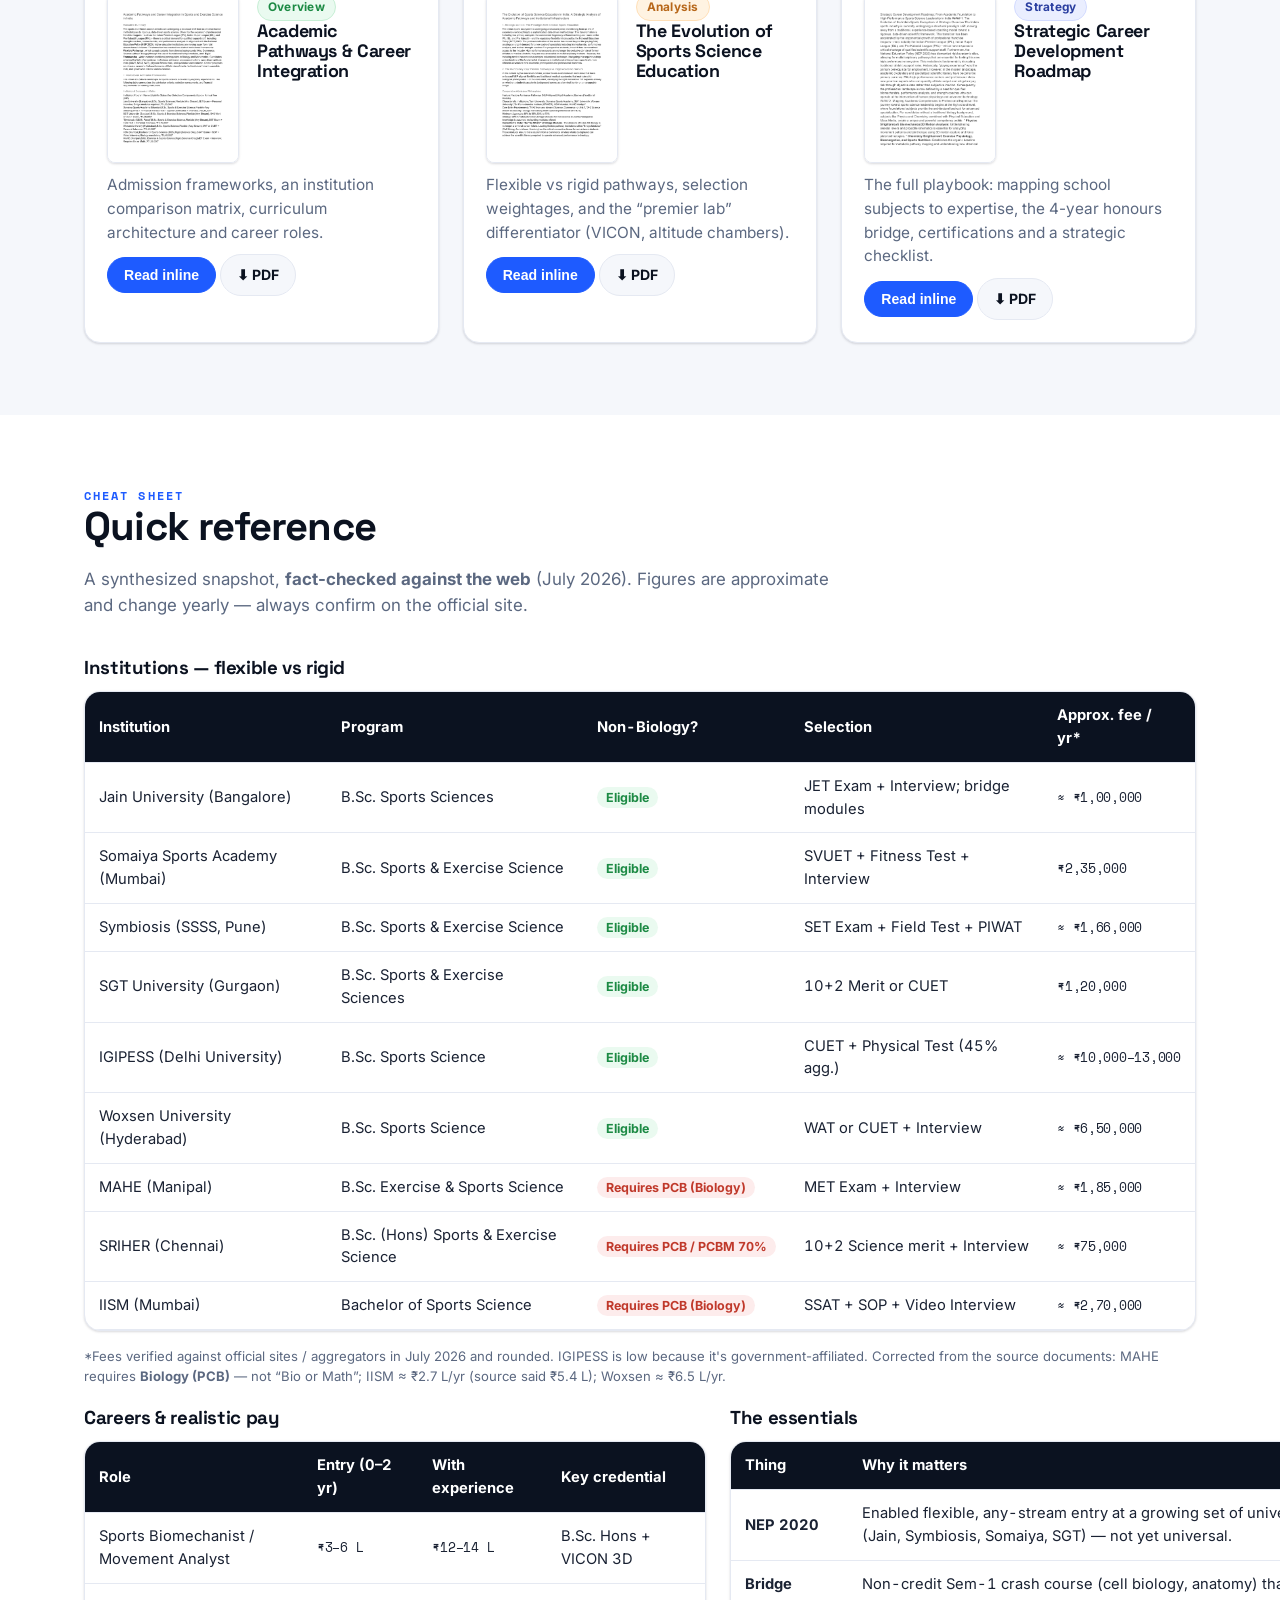
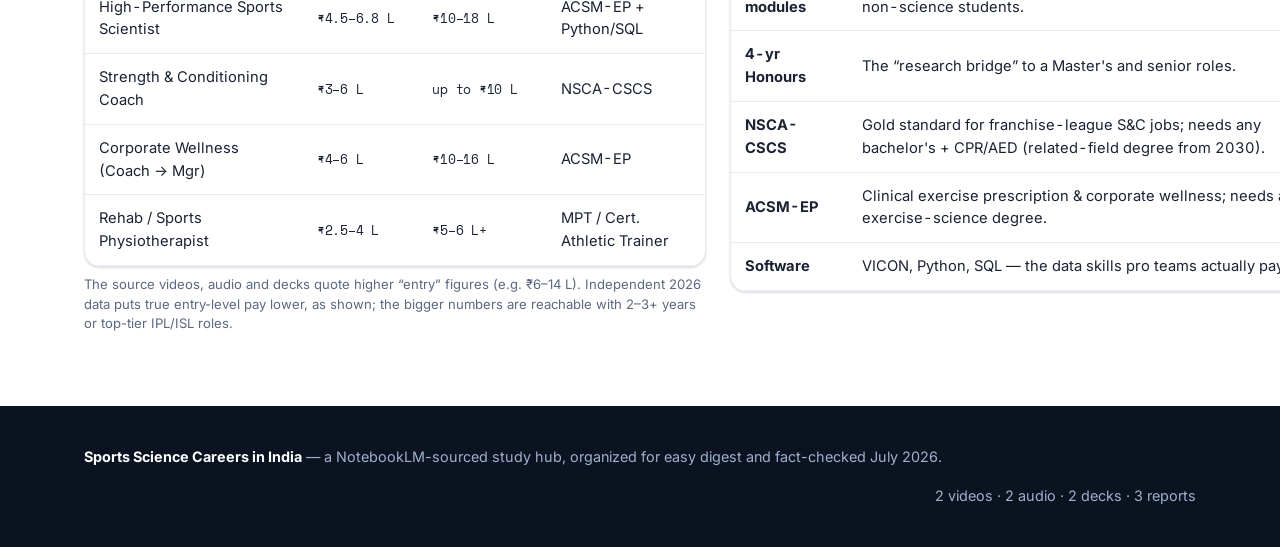
==== commit 76430e9b: "Embed full decks and inline PDFs in the guided tours Collapse each deck's multiple "image" tour stop" ====
--- a/index.html
+++ b/index.html
@@ -53,7 +53,6 @@
         </div>
       </div>
 
-      <a class="nav-flat" href="#library">Media Library</a>
       <a class="nav-flat" href="#reference">Reference</a>
     </div>
     <button class="hamburger" data-hamburger aria-label="Menu">☰</button>
@@ -232,112 +231,6 @@
         <p>The full playbook: mapping school subjects to expertise, the 4-year honours bridge, certifications and a strategic checklist.</p>
         <div class="actions"><button class="btn primary" data-pdf="assets/pdf/strategic-roadmap.pdf" data-title="Strategic Career Development Roadmap">Read inline</button>
           <a class="btn" href="assets/pdf/strategic-roadmap.pdf" download>⬇ PDF</a></div>
-      </div></div>
-    </div>
-  </div>
-</section>
-
-<!-- MEDIA LIBRARY -->
-<section class="section" id="library">
-  <div class="wrap">
-    <div class="section-head">
-      <div class="eyebrow">Section 04 · Browse by format</div>
-      <h2>Media Library</h2>
-      <p>Every video, audio file, slideshow and report in one place — grouped by format instead of depth, so you can jump straight to exactly the kind of media you're after.</p>
-    </div>
-
-    <h3 style="margin-bottom:12px">🎬 Videos</h3>
-    <div class="grid cols-2" style="margin-bottom:34px">
-
-      <div class="card">
-        <div class="media-frame"><img src="assets/thumbs/overview_poster.png" alt="Sports Science Overview video thumbnail"></div>
-        <div class="body">
-          <div class="badges"><span class="badge type">Video</span><span class="badge easy">Easy</span><span class="badge time">⏱ 6 min</span></div>
-          <h3>Sports Science Overview</h3>
-          <p>The friendly introduction: the team behind the athletes, high-performance vs clinical roles, and your pathway in.</p>
-          <div class="row-actions"><a class="btn primary" href="#v-overview">▶ Jump to the player</a></div>
-        </div>
-      </div>
-
-      <div class="card">
-        <div class="media-frame"><img src="assets/thumbs/career_poster.png" alt="The Career Path video thumbnail"></div>
-        <div class="body">
-          <div class="badges"><span class="badge type">Video</span><span class="badge medium">In-depth</span><span class="badge time">⏱ 8.5 min</span></div>
-          <h3>The Career Path (detailed)</h3>
-          <p>Five chapters: the boom, eligibility myths, the curriculum, labs &amp; internships, and lucrative careers.</p>
-          <div class="row-actions"><a class="btn primary" href="#v-career">▶ Jump to the player</a></div>
-        </div>
-      </div>
-    </div>
-
-    <h3 style="margin-bottom:12px">🎧 Audio</h3>
-    <div class="grid cols-2" style="margin-bottom:34px">
-
-      <div class="card audio-card">
-        <div class="body">
-          <div class="badges"><span class="badge type">Audio</span><span class="badge easy">Easy</span><span class="badge time">⏱ 1 min</span></div>
-          <h3>The 60-Second Brief</h3>
-          <p>The whole field in one breath: why it matters, the roles, and how to get in.</p>
-          <div class="row-actions"><a class="btn primary" href="#a-short">▶ Jump to the player</a></div>
-        </div>
-      </div>
-
-      <div class="card audio-card">
-        <div class="body">
-          <div class="badges"><span class="badge type">Audio</span><span class="badge deep">Deep</span><span class="badge time">⏱ 50 min</span></div>
-          <h3>The Full Deep Dive</h3>
-          <p>A two-host conversation covering the myths, NEP 2020, bridge modules, institutions, on-field tech, salaries and certifications.</p>
-          <div class="row-actions"><a class="btn primary" href="#a-long">▶ Jump to the player</a></div>
-        </div>
-      </div>
-    </div>
-
-    <h3 style="margin-bottom:12px">🖼️ Slideshows</h3>
-    <div class="grid cols-2" style="margin-bottom:34px">
-
-      <div class="card">
-        <div class="media-frame"><img src="assets/slides/playbook/tn/s-01.png" alt="The High-Performance Playbook slide preview"></div>
-        <div class="body">
-          <div class="badges"><span class="badge type">Slideshow</span><span class="badge easy">Easy</span><span class="badge time">11 slides</span></div>
-          <h3>The High-Performance Playbook</h3>
-          <p>The companion deck to the Sports Science Overview video — vibrant and skimmable, 11 slides.</p>
-          <div class="row-actions"><a class="btn primary" href="#playbook">🖼️ Jump to the deck</a></div>
-        </div>
-      </div>
-
-      <div class="card">
-        <div class="media-frame"><img src="assets/slides/blueprint/tn/s-01.png" alt="Tactical Blueprint slide preview"></div>
-        <div class="body">
-          <div class="badges"><span class="badge type">Slideshow</span><span class="badge deep">Deep</span><span class="badge time">12 slides</span></div>
-          <h3>Tactical Blueprint: Engineering a Career</h3>
-          <p>The companion deck to The Career Path video — technical and detailed, 12 slides.</p>
-          <div class="row-actions"><a class="btn primary" href="#blueprint">🖼️ Jump to the deck</a></div>
-        </div>
-      </div>
-    </div>
-
-    <h3 style="margin-bottom:12px">📄 Reports</h3>
-    <div class="grid cols-3">
-
-      <div class="card"><div class="body">
-        <div class="doc"><div class="thumb"><img src="assets/thumbs/academic-pathways-1.png" alt=""></div>
-          <div class="meta"><div class="badges"><span class="badge type">Report</span><span class="badge easy">Overview</span></div><h3>Academic Pathways &amp; Career Integration</h3></div></div>
-        <p>Admission frameworks, an institution comparison matrix, curriculum architecture and career roles.</p>
-        <div class="actions"><a class="btn primary" href="#doc-academic">Jump to the report →</a></div>
-      </div></div>
-
-      <div class="card"><div class="body">
-        <div class="doc"><div class="thumb"><img src="assets/thumbs/evolution-education-1.png" alt=""></div>
-          <div class="meta"><div class="badges"><span class="badge type">Report</span><span class="badge medium">Analysis</span></div><h3>The Evolution of Sports Science Education</h3></div></div>
-        <p>Flexible vs rigid pathways, selection weightages, and the “premier lab” differentiator (VICON, altitude chambers).</p>
-        <div class="actions"><a class="btn primary" href="#doc-evolution">Jump to the report →</a></div>
-      </div></div>
-
-      <div class="card"><div class="body">
-        <div class="doc"><div class="thumb"><img src="assets/thumbs/strategic-roadmap-1.png" alt=""></div>
-          <div class="meta"><div class="badges"><span class="badge type">Report</span><span class="badge deep">Strategy</span></div><h3>Strategic Career Development Roadmap</h3></div></div>
-        <p>The full playbook: mapping school subjects to expertise, the 4-year honours bridge, certifications and a strategic checklist.</p>
-        <div class="actions"><a class="btn primary" href="#doc-strategic">Jump to the report →</a></div>
       </div></div>
     </div>
   </div>
@@ -439,7 +332,7 @@
   </div>
 </footer>
 
-<script>window.TOURS = {"quick": {"title": "Quick Digest", "meta": "\u2248 10 minutes \u00b7 8 stops", "accent": "quick", "steps": [{"type": "cover", "title": "Quick Digest", "sub": "The fastest way to get the whole picture. Use the arrows (or \u2190 \u2192) to move through 8 short stops.", "meta": "\u2248 10 minutes"}, {"type": "audio", "title": "1 \u00b7 The 60-second brief", "cap": "The entire field in one breath \u2014 why it matters, the roles, and how to get in.", "src": "../Explaining%20Sports%20Science%20short%20%281%20min%29.m4a", "shell": "cool"}, {"type": "video", "title": "2 \u00b7 Sports Science Overview", "cap": "A friendly 6-minute intro to the people behind elite performance.", "src": "../Sports%20Science%20Overview.mp4", "poster": "assets/thumbs/overview_poster.png"}, {"type": "image", "title": "3 \u00b7 The pitch", "cap": "The Playbook opens by reframing what a sports career means today.", "src": "assets/slides/playbook/s-01.png"}, {"type": "image", "title": "4 \u00b7 Why now \u2014 NEP 2020", "cap": "Policy change opened the door to non-biology students at many universities.", "src": "assets/slides/playbook/s-03.png"}, {"type": "image", "title": "5 \u00b7 Where to apply", "cap": "The 'draft board' of flexible vs traditional institutions.", "src": "assets/slides/playbook/s-05.png"}, {"type": "image", "title": "6 \u00b7 The playcall", "cap": "A four-step action plan to break in.", "src": "assets/slides/playbook/s-11.png"}, {"type": "cover", "title": "That's the digest", "sub": "Want the full story \u2014 institutions, salaries, certifications and the 50-minute deep dive? Launch the Deep Dive tour.", "meta": "Next: Deep Dive", "cta": "deep"}]}, "deep": {"title": "Deep Dive", "meta": "\u2248 90 minutes \u00b7 12 stops", "accent": "deep", "steps": [{"type": "cover", "title": "Deep Dive", "sub": "The complete walkthrough: the long-form audio, the detailed video, the technical deck, and all three reports.", "meta": "\u2248 90 minutes \u00b7 settle in"}, {"type": "audio", "title": "1 \u00b7 The 50-minute conversation", "cap": "A two-host deep dive covering every angle. Press play and let it run.", "src": "../Explaining%20Sports%20Science%20long%20%2850%20min%29.m4a", "shell": "warm"}, {"type": "video", "title": "2 \u00b7 The Career Path (detailed)", "cap": "8.5 minutes, five chapters \u2014 the boom, myths, curriculum, labs and careers.", "src": "../Career%20Path%20Stuff.mp4", "poster": "assets/thumbs/career_poster.png"}, {"type": "image", "title": "3 \u00b7 The blueprint", "cap": "A tactical roadmap for interdisciplinary high-school profiles.", "src": "assets/slides/blueprint/s-01.png"}, {"type": "image", "title": "4 \u00b7 NEP reconfigures the field", "cap": "How the policy dismantled the old stream silos.", "src": "assets/slides/blueprint/s-03.png"}, {"type": "image", "title": "5 \u00b7 The eligibility matrix", "cap": "Exactly which institutions accept non-biology students \u2014 and which don't.", "src": "assets/slides/blueprint/s-06.png"}, {"type": "image", "title": "6 \u00b7 The curriculum escalator", "cap": "How a four-year B.Sc. builds from foundations to honours research.", "src": "assets/slides/blueprint/s-08.png"}, {"type": "image", "title": "7 \u00b7 Careers & compensation", "cap": "Roles, employers and the certifications that unlock them.", "src": "assets/slides/blueprint/s-10.png"}, {"type": "doc", "title": "8 \u00b7 Report \u2014 Academic Pathways", "cap": "Admission frameworks, curriculum architecture and career roles.", "pdf": "assets/pdf/academic-pathways.pdf", "thumb": "assets/thumbs/academic-pathways-1.png"}, {"type": "doc", "title": "9 \u00b7 Report \u2014 Evolution of Education", "cap": "Flexible vs rigid pathways and the 'premier lab' differentiator.", "pdf": "assets/pdf/evolution-education.pdf", "thumb": "assets/thumbs/evolution-education-1.png"}, {"type": "doc", "title": "10 \u00b7 Report \u2014 Strategic Roadmap", "cap": "The full playbook: subjects \u2192 expertise, certifications, and a checklist.", "pdf": "assets/pdf/strategic-roadmap.pdf", "thumb": "assets/thumbs/strategic-roadmap-1.png"}, {"type": "cover", "title": "You've seen it all", "sub": "Everything above is also browsable any time from the menu. Head to the Reference cheat-sheet to keep the key facts handy.", "meta": "Done", "cta": "close"}]}};</script>
+<script>window.TOURS = {"quick": {"title": "Quick Digest", "meta": "\u2248 10 minutes \u00b7 5 stops", "accent": "quick", "steps": [{"type": "cover", "title": "Quick Digest", "sub": "The fastest way to get the whole picture. Use the arrows (or \u2190 \u2192) to move through 5 short stops.", "meta": "\u2248 10 minutes"}, {"type": "audio", "title": "1 \u00b7 The 60-second brief", "cap": "The entire field in one breath \u2014 why it matters, the roles, and how to get in.", "src": "../Explaining%20Sports%20Science%20short%20%281%20min%29.m4a", "shell": "cool"}, {"type": "video", "title": "2 \u00b7 Sports Science Overview", "cap": "A friendly 6-minute intro to the people behind elite performance.", "src": "../Sports%20Science%20Overview.mp4", "poster": "assets/thumbs/overview_poster.png"}, {"type": "deck", "title": "3 \u00b7 The Playbook \u2014 full deck", "cap": "Browse the entire 11-slide deck below \u2014 swipe, click, or use fullscreen to read every slide.", "deckId": "playbook"}, {"type": "cover", "title": "That's the digest", "sub": "Want the full story \u2014 institutions, salaries, certifications and the 50-minute deep dive? Launch the Deep Dive tour.", "meta": "Next: Deep Dive", "cta": "deep"}]}, "deep": {"title": "Deep Dive", "meta": "\u2248 90 minutes \u00b7 8 stops", "accent": "deep", "steps": [{"type": "cover", "title": "Deep Dive", "sub": "The complete walkthrough: the long-form audio, the detailed video, the technical deck, and all three reports.", "meta": "\u2248 90 minutes \u00b7 settle in"}, {"type": "audio", "title": "1 \u00b7 The 50-minute conversation", "cap": "A two-host deep dive covering every angle. Press play and let it run.", "src": "../Explaining%20Sports%20Science%20long%20%2850%20min%29.m4a", "shell": "warm"}, {"type": "video", "title": "2 \u00b7 The Career Path (detailed)", "cap": "8.5 minutes, five chapters \u2014 the boom, myths, curriculum, labs and careers.", "src": "../Career%20Path%20Stuff.mp4", "poster": "assets/thumbs/career_poster.png"}, {"type": "deck", "title": "3 \u00b7 The Blueprint \u2014 full deck", "cap": "Browse the entire 12-slide technical deck below \u2014 swipe, click, or use fullscreen to read every slide.", "deckId": "blueprint"}, {"type": "doc", "title": "4 \u00b7 Report \u2014 Academic Pathways", "cap": "Admission frameworks, curriculum architecture and career roles.", "pdf": "assets/pdf/academic-pathways.pdf"}, {"type": "doc", "title": "5 \u00b7 Report \u2014 Evolution of Education", "cap": "Flexible vs rigid pathways and the 'premier lab' differentiator.", "pdf": "assets/pdf/evolution-education.pdf"}, {"type": "doc", "title": "6 \u00b7 Report \u2014 Strategic Roadmap", "cap": "The full playbook: subjects \u2192 expertise, certifications, and a checklist.", "pdf": "assets/pdf/strategic-roadmap.pdf"}, {"type": "cover", "title": "You've seen it all", "sub": "Everything above is also browsable any time from the menu. Head to the Reference cheat-sheet to keep the key facts handy.", "meta": "Done", "cta": "close"}]}};</script>
 <script src="assets/js/app.js"></script>
 </body>
 </html>
--- a/assets/css/style.css
+++ b/assets/css/style.css
@@ -359,8 +359,25 @@
 .tslide.cover .k { font-family: var(--font-mono); text-transform: uppercase; letter-spacing: .16em; font-size: .74rem; font-weight: 700; color: var(--blue); }
 .tslide.cover h3 { font-size: clamp(2rem, 5vw, 3rem); margin: 8px 0 14px; }
 .tslide.cover p { max-width: 54ch; color: var(--muted); font-size: 1.1rem; }
-.tslide .doc-tour { display: flex; gap: 20px; align-items: center; justify-content: center; flex-wrap: wrap; }
-.tslide .doc-tour img { max-height: 40vh; }
+/* Embedded slideshow deck (one tour stop = one full mini deck viewer). Nesting the same
+   .deck/.stage/.deck-foot markup the main-page decks use means it picks up all of that
+   component's styling — card chrome, nav buttons, counter, thumbnail strip, fullscreen —
+   for free; .tour-deck only tweaks sizing to fit comfortably inside .tour-stage. */
+.tslide.deck { max-width: 880px; text-align: left; }
+.tslide.deck h3, .tslide.deck p.cap { text-align: center; }
+.tslide.deck .tour-deck { margin: 0 auto; }
+.tslide.deck .tour-deck .stage { aspect-ratio: 16 / 9; max-height: 52vh; }
+
+/* Inline PDF report embed (one tour stop = one full scrollable report), same iframe pattern
+   as #pdfModal. .tour-stage already scrolls (overflow:auto) so a tall report just scrolls
+   the stage rather than needing its own internal scrollbar logic. */
+.tslide.doc-embed { max-width: 760px; }
+.tslide.doc-embed .doc-frame {
+  width: 100%; height: 62vh; min-height: 360px; border-radius: 12px; overflow: hidden;
+  box-shadow: var(--shadow-md); background: #fff;
+}
+.tslide.doc-embed iframe { border: 0; width: 100%; height: 100%; display: block; }
+.tslide.doc-embed .doc-fallback { display: flex; gap: 10px; justify-content: center; flex-wrap: wrap; margin-top: 16px; }
 
 /* ---------- Reduced motion ---------- */
 @media (prefers-reduced-motion: reduce) {
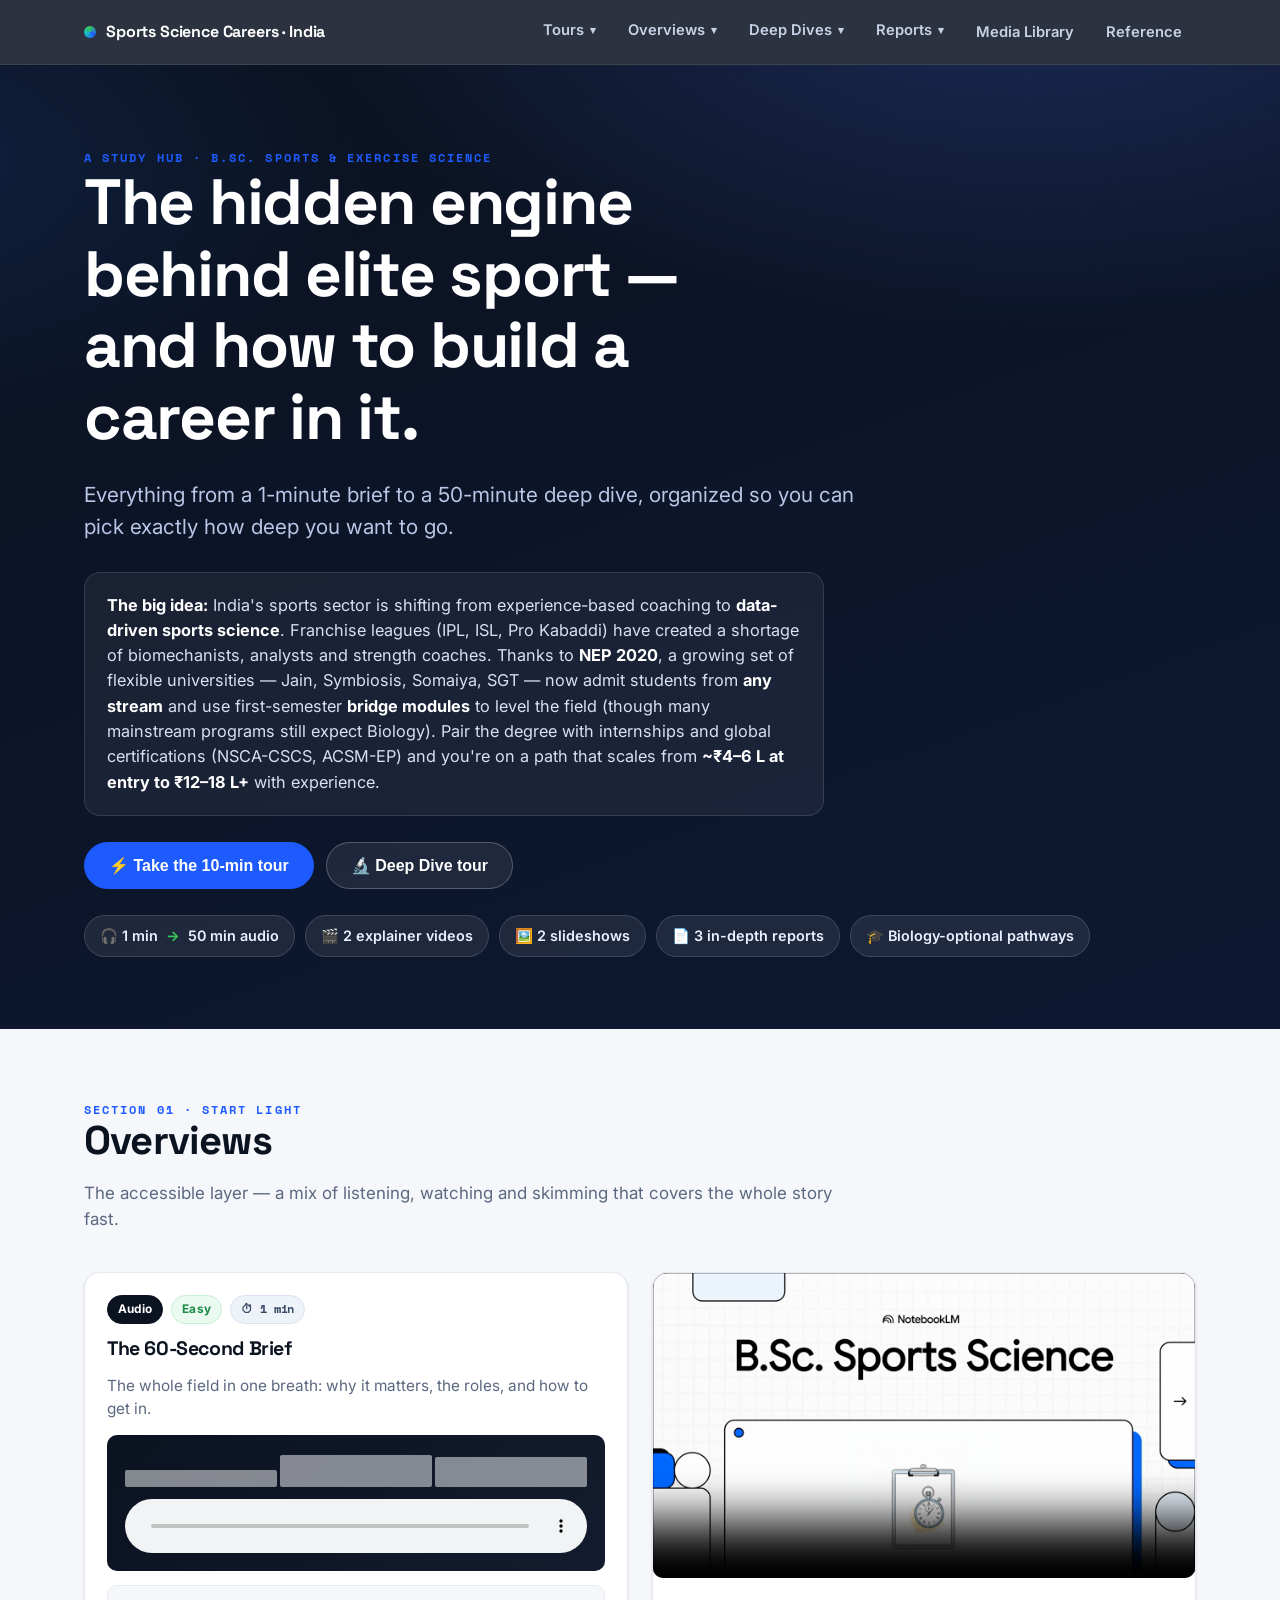
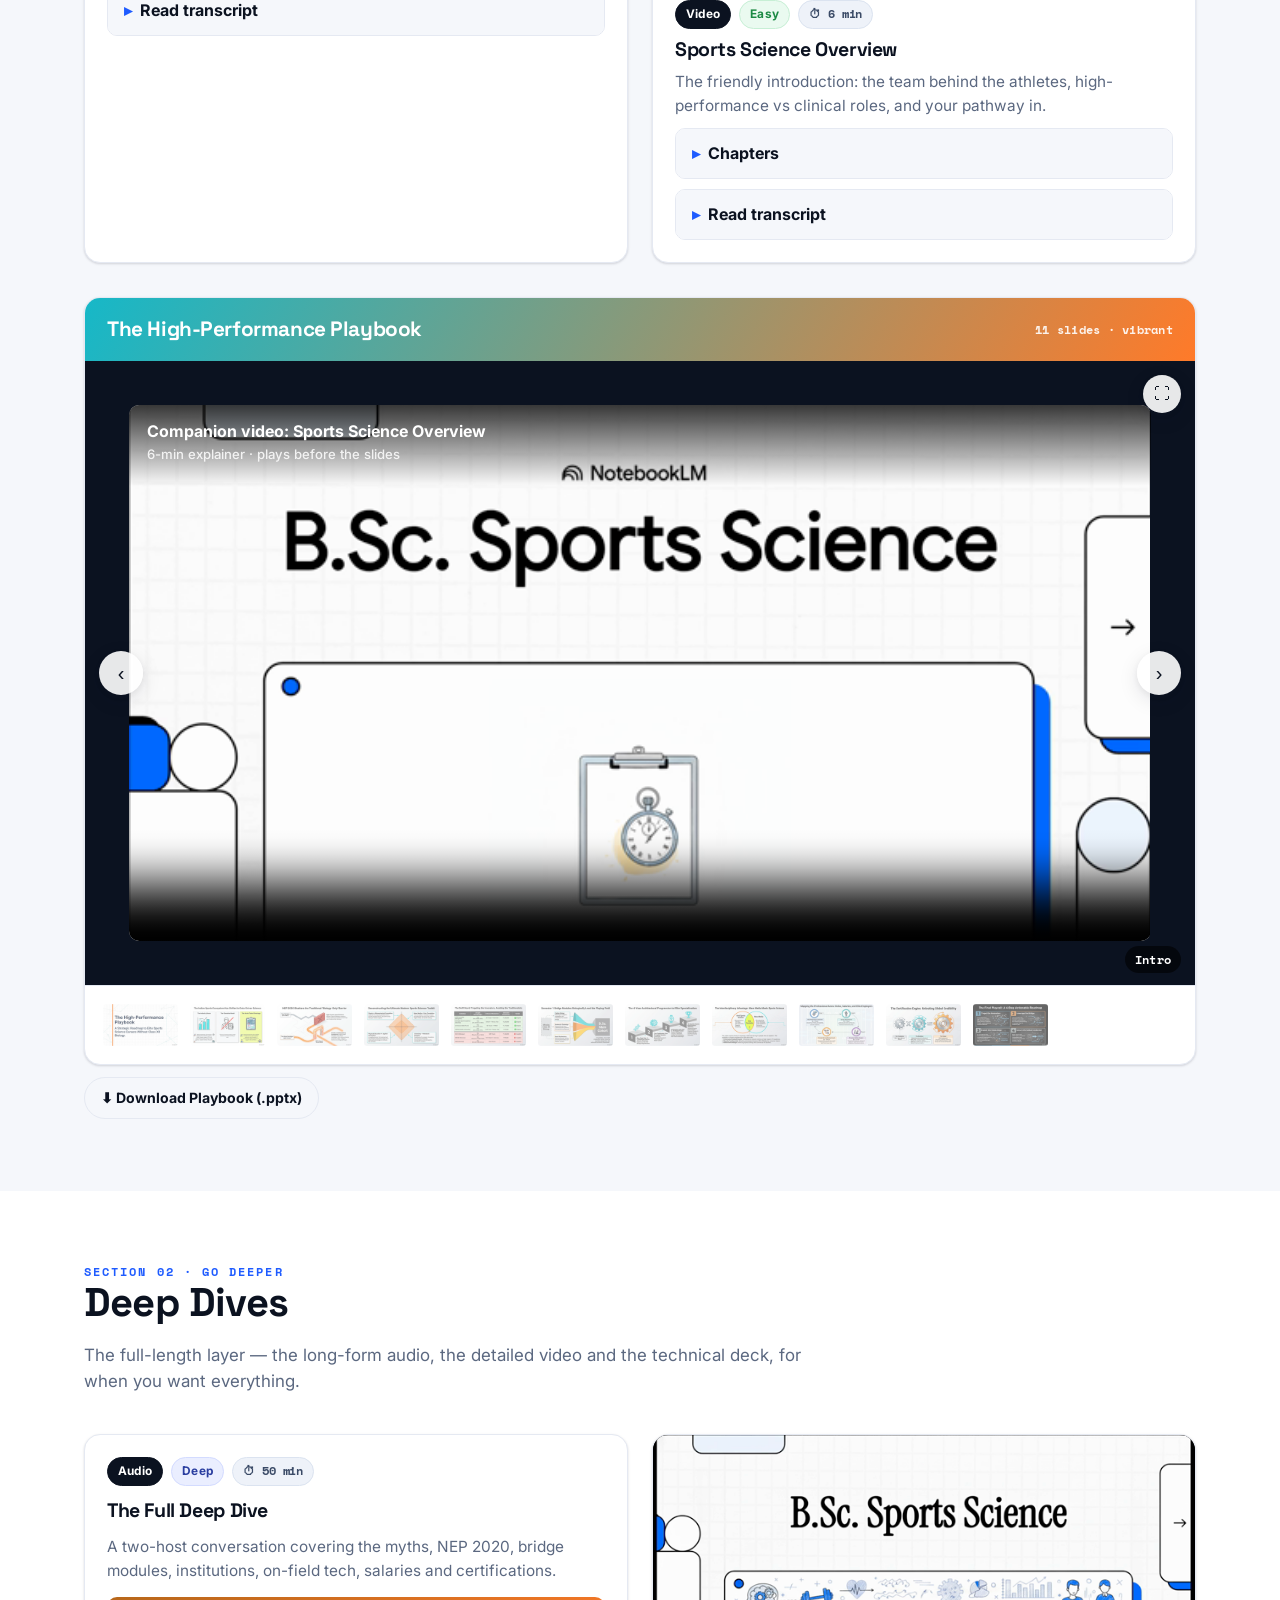
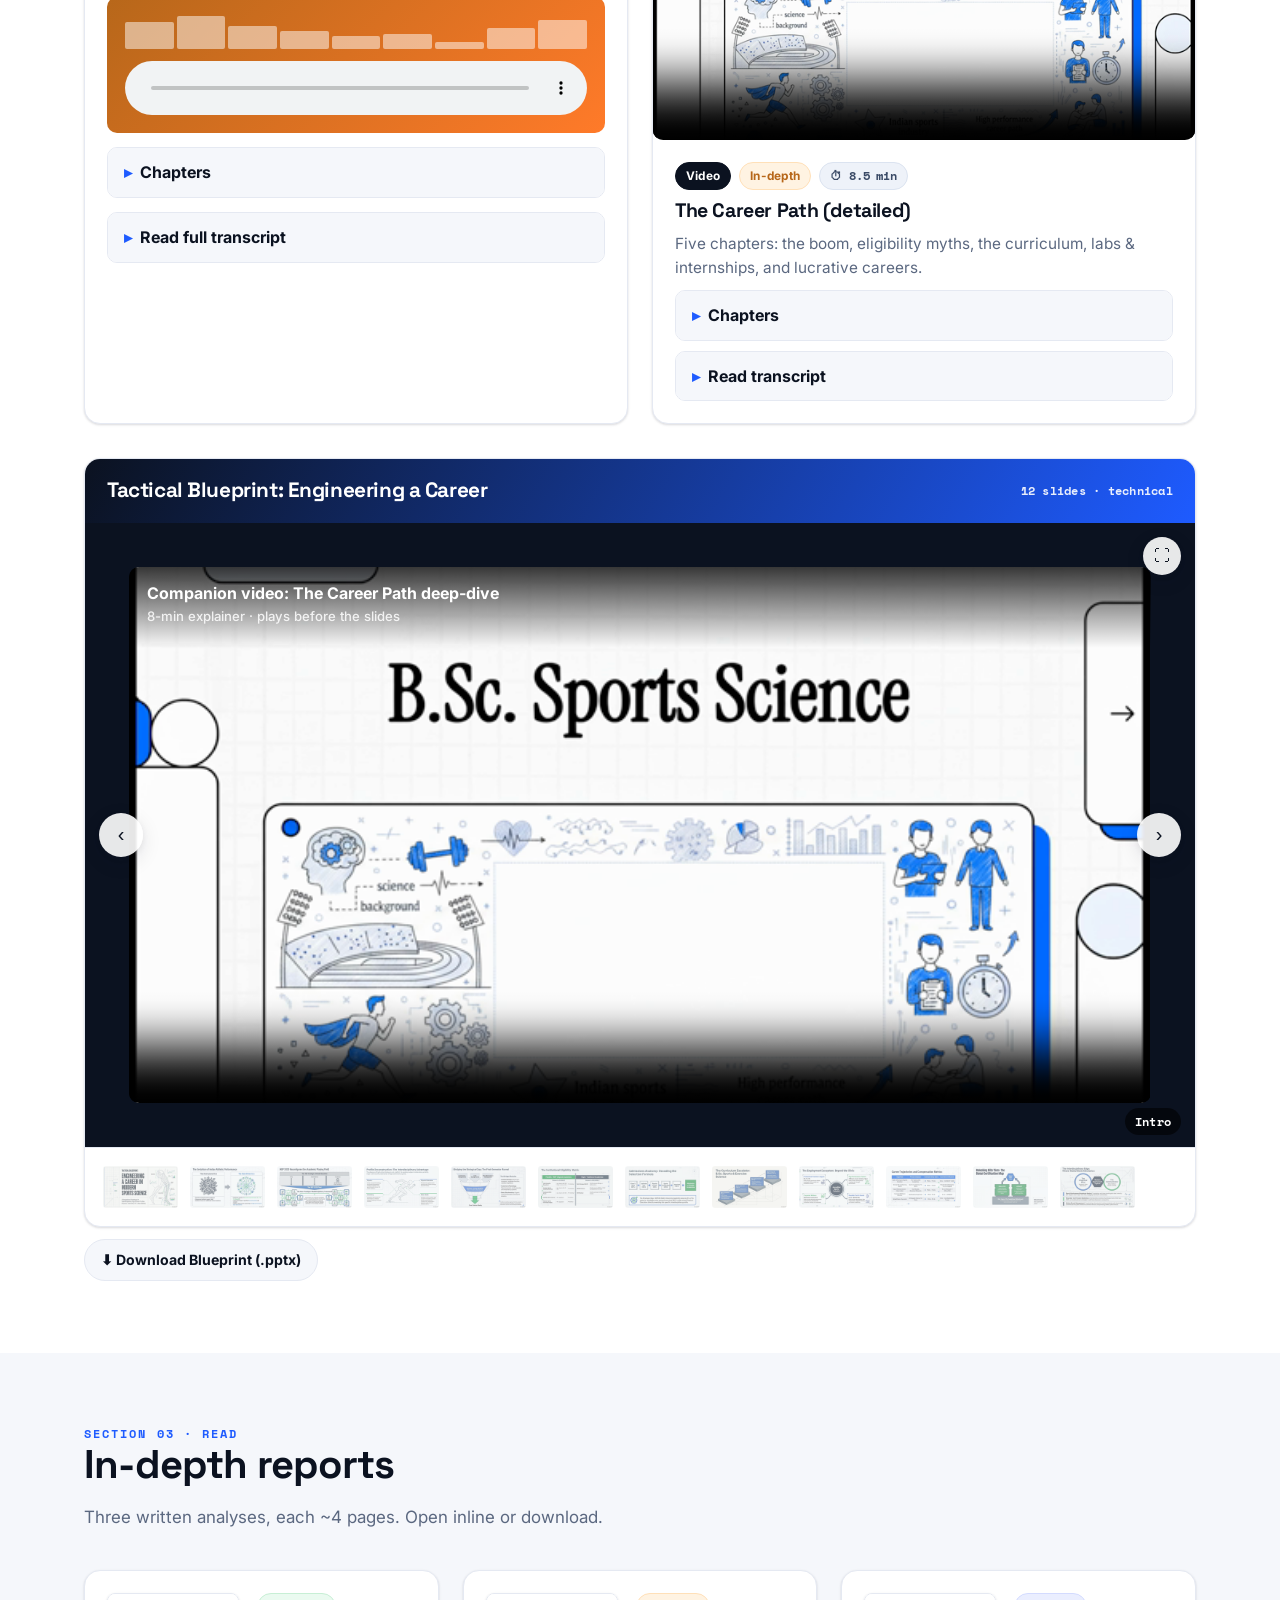
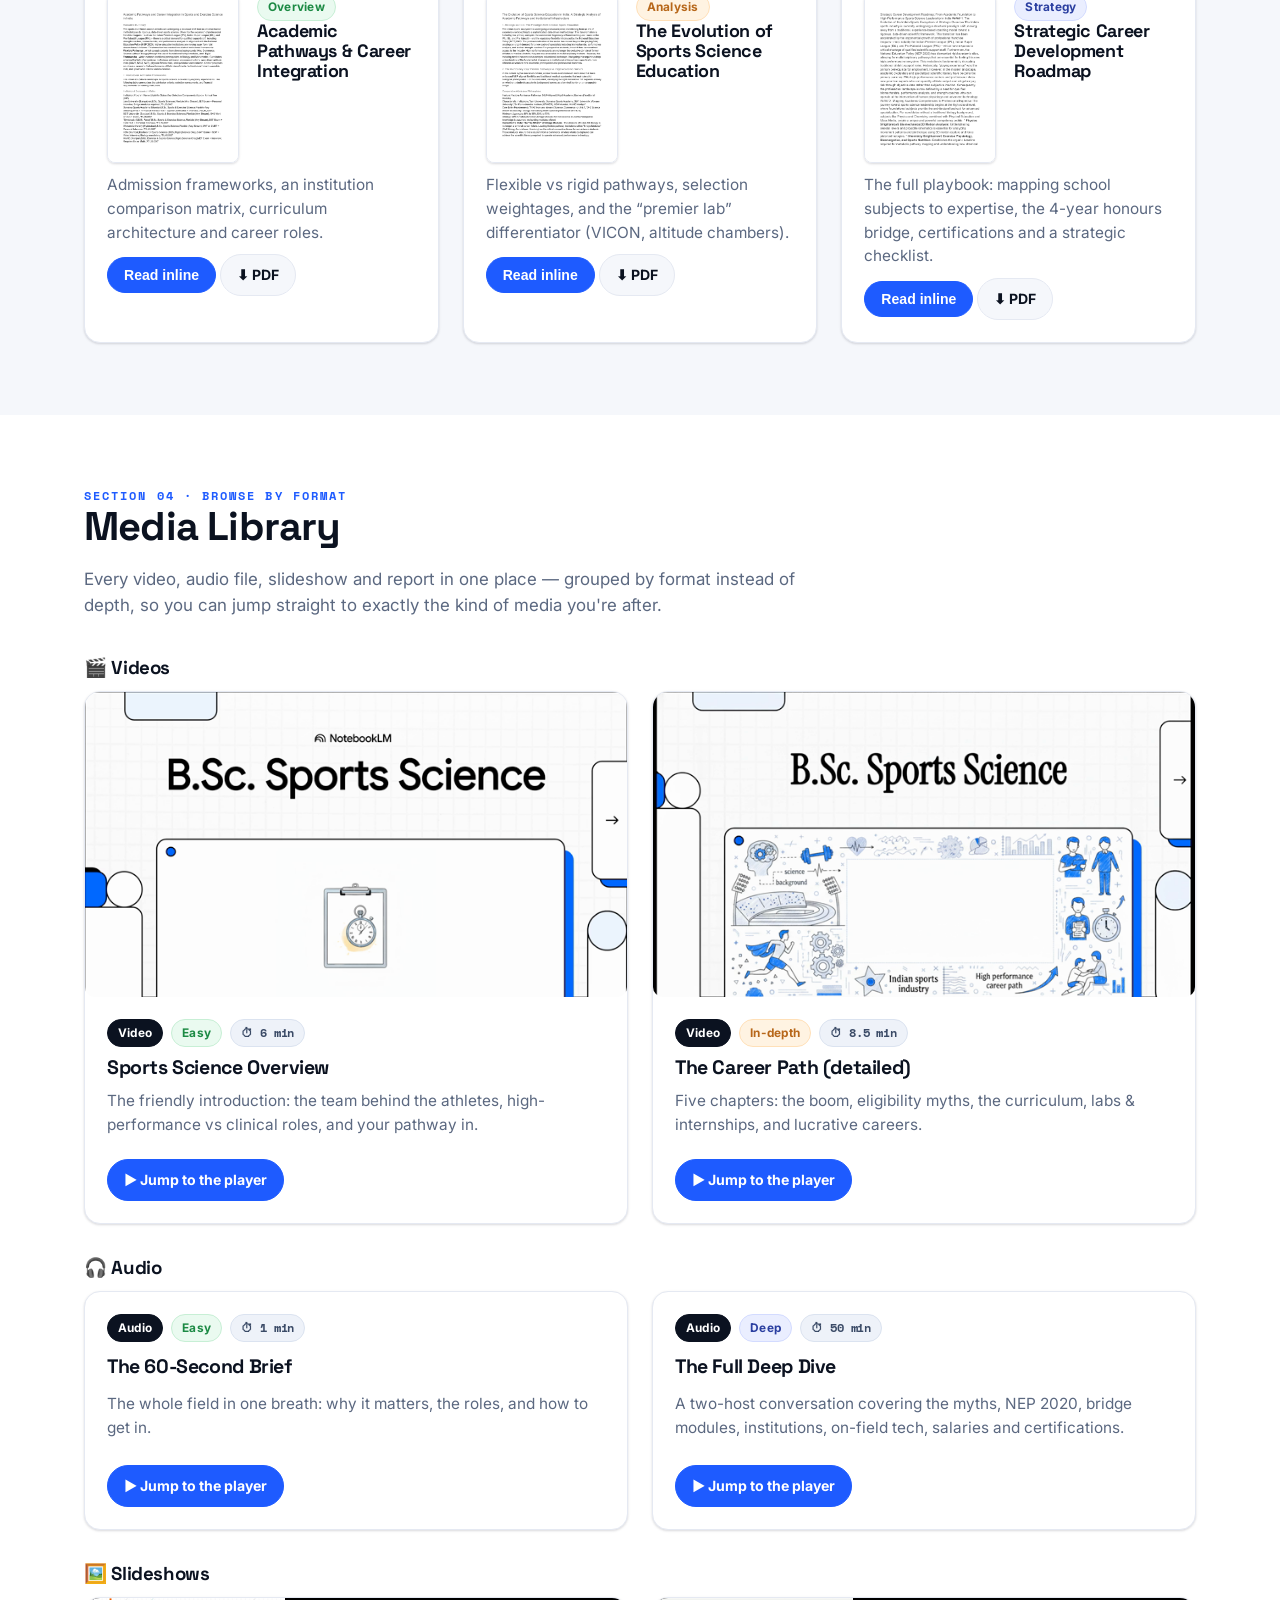
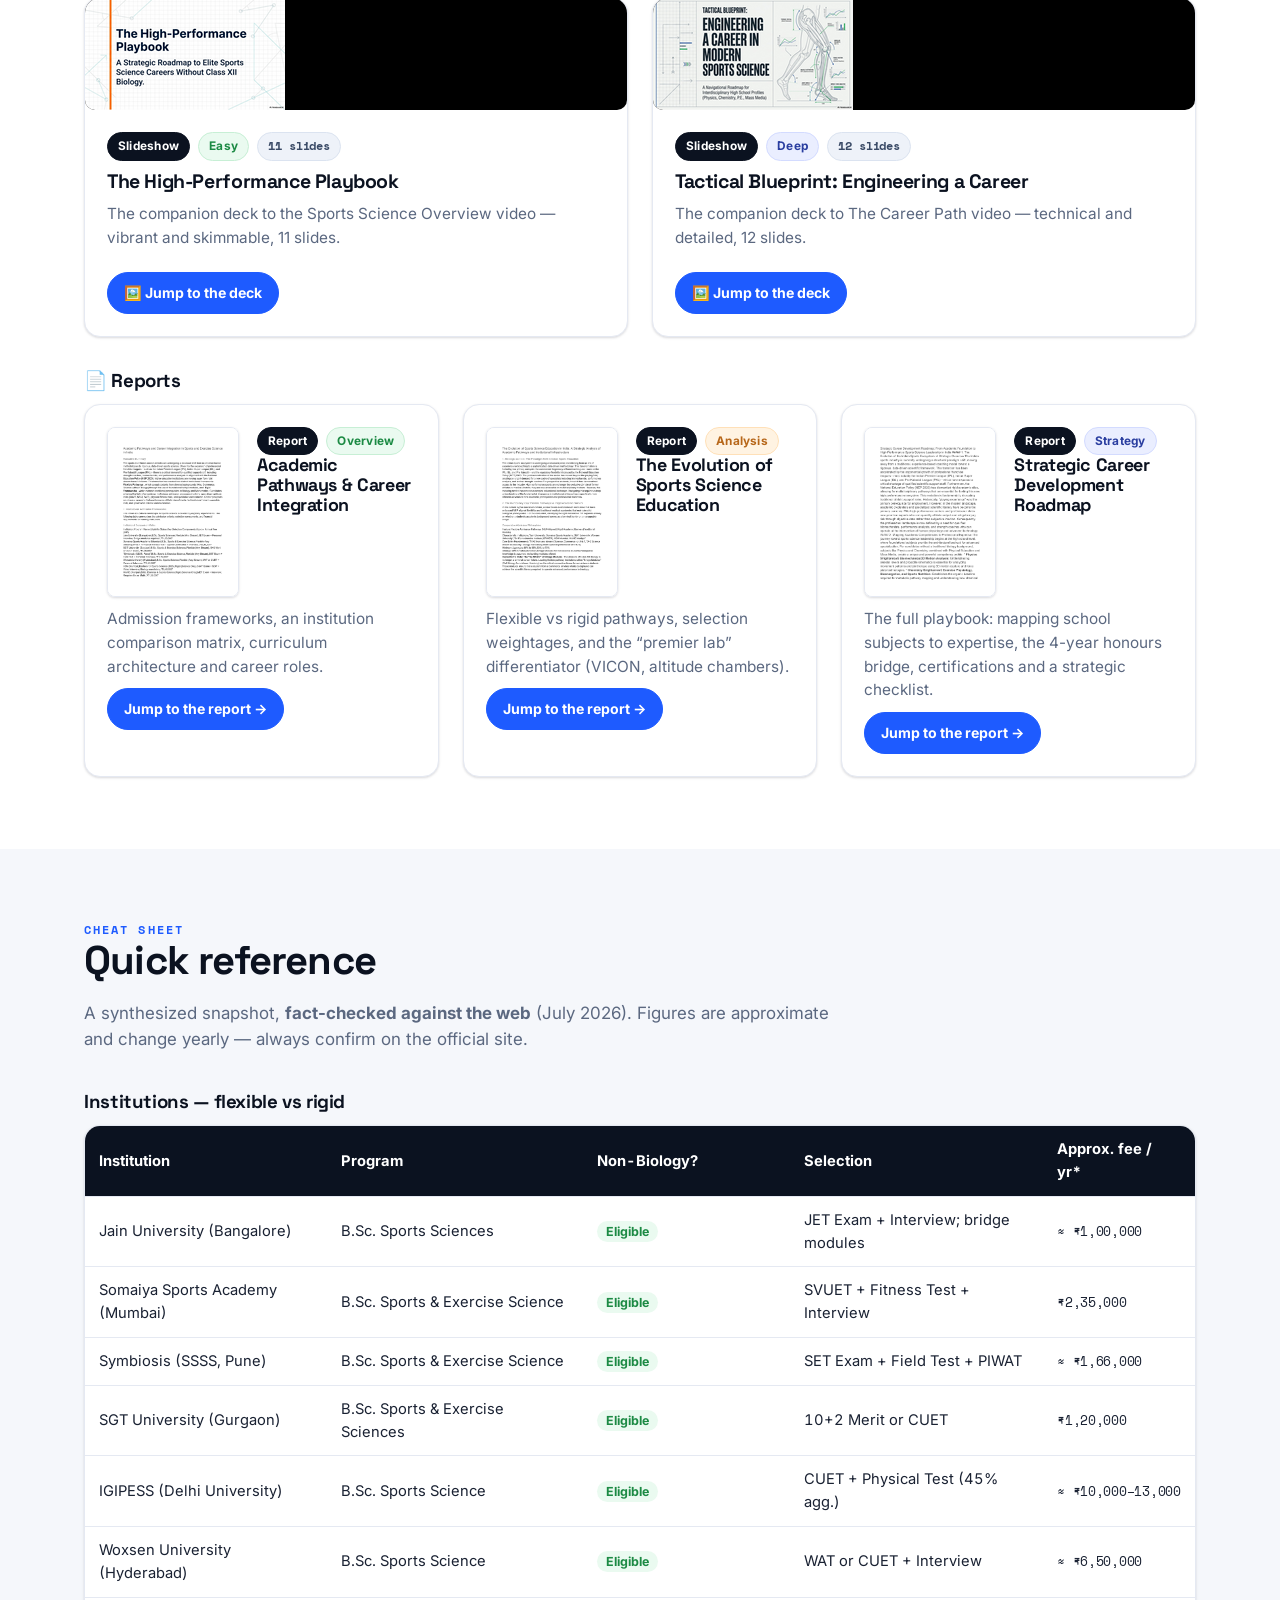
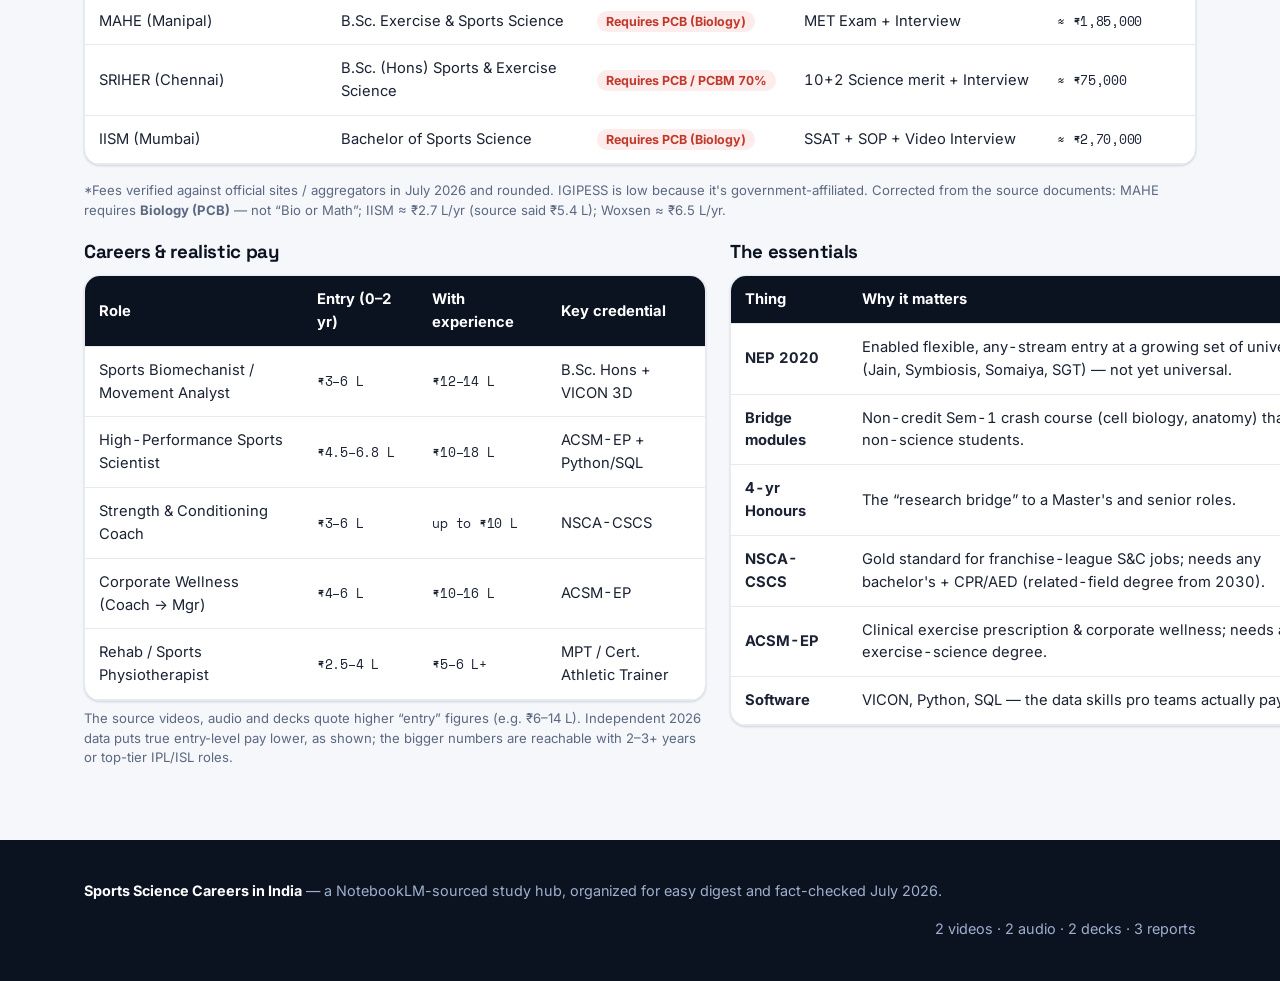
==== commit 78fc6584: "Merge media-library: browse-by-format section + nav entry Resolved HANDOFF.md conflict: both branche" ====
--- a/index.html
+++ b/index.html
@@ -53,6 +53,7 @@
         </div>
       </div>
 
+      <a class="nav-flat" href="#library">Media Library</a>
       <a class="nav-flat" href="#reference">Reference</a>
     </div>
     <button class="hamburger" data-hamburger aria-label="Menu">☰</button>
@@ -231,6 +232,112 @@
         <p>The full playbook: mapping school subjects to expertise, the 4-year honours bridge, certifications and a strategic checklist.</p>
         <div class="actions"><button class="btn primary" data-pdf="assets/pdf/strategic-roadmap.pdf" data-title="Strategic Career Development Roadmap">Read inline</button>
           <a class="btn" href="assets/pdf/strategic-roadmap.pdf" download>⬇ PDF</a></div>
+      </div></div>
+    </div>
+  </div>
+</section>
+
+<!-- MEDIA LIBRARY -->
+<section class="section" id="library">
+  <div class="wrap">
+    <div class="section-head">
+      <div class="eyebrow">Section 04 · Browse by format</div>
+      <h2>Media Library</h2>
+      <p>Every video, audio file, slideshow and report in one place — grouped by format instead of depth, so you can jump straight to exactly the kind of media you're after.</p>
+    </div>
+
+    <h3 style="margin-bottom:12px">🎬 Videos</h3>
+    <div class="grid cols-2" style="margin-bottom:34px">
+
+      <div class="card">
+        <div class="media-frame"><img src="assets/thumbs/overview_poster.png" alt="Sports Science Overview video thumbnail"></div>
+        <div class="body">
+          <div class="badges"><span class="badge type">Video</span><span class="badge easy">Easy</span><span class="badge time">⏱ 6 min</span></div>
+          <h3>Sports Science Overview</h3>
+          <p>The friendly introduction: the team behind the athletes, high-performance vs clinical roles, and your pathway in.</p>
+          <div class="row-actions"><a class="btn primary" href="#v-overview">▶ Jump to the player</a></div>
+        </div>
+      </div>
+
+      <div class="card">
+        <div class="media-frame"><img src="assets/thumbs/career_poster.png" alt="The Career Path video thumbnail"></div>
+        <div class="body">
+          <div class="badges"><span class="badge type">Video</span><span class="badge medium">In-depth</span><span class="badge time">⏱ 8.5 min</span></div>
+          <h3>The Career Path (detailed)</h3>
+          <p>Five chapters: the boom, eligibility myths, the curriculum, labs &amp; internships, and lucrative careers.</p>
+          <div class="row-actions"><a class="btn primary" href="#v-career">▶ Jump to the player</a></div>
+        </div>
+      </div>
+    </div>
+
+    <h3 style="margin-bottom:12px">🎧 Audio</h3>
+    <div class="grid cols-2" style="margin-bottom:34px">
+
+      <div class="card audio-card">
+        <div class="body">
+          <div class="badges"><span class="badge type">Audio</span><span class="badge easy">Easy</span><span class="badge time">⏱ 1 min</span></div>
+          <h3>The 60-Second Brief</h3>
+          <p>The whole field in one breath: why it matters, the roles, and how to get in.</p>
+          <div class="row-actions"><a class="btn primary" href="#a-short">▶ Jump to the player</a></div>
+        </div>
+      </div>
+
+      <div class="card audio-card">
+        <div class="body">
+          <div class="badges"><span class="badge type">Audio</span><span class="badge deep">Deep</span><span class="badge time">⏱ 50 min</span></div>
+          <h3>The Full Deep Dive</h3>
+          <p>A two-host conversation covering the myths, NEP 2020, bridge modules, institutions, on-field tech, salaries and certifications.</p>
+          <div class="row-actions"><a class="btn primary" href="#a-long">▶ Jump to the player</a></div>
+        </div>
+      </div>
+    </div>
+
+    <h3 style="margin-bottom:12px">🖼️ Slideshows</h3>
+    <div class="grid cols-2" style="margin-bottom:34px">
+
+      <div class="card">
+        <div class="media-frame"><img src="assets/slides/playbook/tn/s-01.png" alt="The High-Performance Playbook slide preview"></div>
+        <div class="body">
+          <div class="badges"><span class="badge type">Slideshow</span><span class="badge easy">Easy</span><span class="badge time">11 slides</span></div>
+          <h3>The High-Performance Playbook</h3>
+          <p>The companion deck to the Sports Science Overview video — vibrant and skimmable, 11 slides.</p>
+          <div class="row-actions"><a class="btn primary" href="#playbook">🖼️ Jump to the deck</a></div>
+        </div>
+      </div>
+
+      <div class="card">
+        <div class="media-frame"><img src="assets/slides/blueprint/tn/s-01.png" alt="Tactical Blueprint slide preview"></div>
+        <div class="body">
+          <div class="badges"><span class="badge type">Slideshow</span><span class="badge deep">Deep</span><span class="badge time">12 slides</span></div>
+          <h3>Tactical Blueprint: Engineering a Career</h3>
+          <p>The companion deck to The Career Path video — technical and detailed, 12 slides.</p>
+          <div class="row-actions"><a class="btn primary" href="#blueprint">🖼️ Jump to the deck</a></div>
+        </div>
+      </div>
+    </div>
+
+    <h3 style="margin-bottom:12px">📄 Reports</h3>
+    <div class="grid cols-3">
+
+      <div class="card"><div class="body">
+        <div class="doc"><div class="thumb"><img src="assets/thumbs/academic-pathways-1.png" alt=""></div>
+          <div class="meta"><div class="badges"><span class="badge type">Report</span><span class="badge easy">Overview</span></div><h3>Academic Pathways &amp; Career Integration</h3></div></div>
+        <p>Admission frameworks, an institution comparison matrix, curriculum architecture and career roles.</p>
+        <div class="actions"><a class="btn primary" href="#doc-academic">Jump to the report →</a></div>
+      </div></div>
+
+      <div class="card"><div class="body">
+        <div class="doc"><div class="thumb"><img src="assets/thumbs/evolution-education-1.png" alt=""></div>
+          <div class="meta"><div class="badges"><span class="badge type">Report</span><span class="badge medium">Analysis</span></div><h3>The Evolution of Sports Science Education</h3></div></div>
+        <p>Flexible vs rigid pathways, selection weightages, and the “premier lab” differentiator (VICON, altitude chambers).</p>
+        <div class="actions"><a class="btn primary" href="#doc-evolution">Jump to the report →</a></div>
+      </div></div>
+
+      <div class="card"><div class="body">
+        <div class="doc"><div class="thumb"><img src="assets/thumbs/strategic-roadmap-1.png" alt=""></div>
+          <div class="meta"><div class="badges"><span class="badge type">Report</span><span class="badge deep">Strategy</span></div><h3>Strategic Career Development Roadmap</h3></div></div>
+        <p>The full playbook: mapping school subjects to expertise, the 4-year honours bridge, certifications and a strategic checklist.</p>
+        <div class="actions"><a class="btn primary" href="#doc-strategic">Jump to the report →</a></div>
       </div></div>
     </div>
   </div>
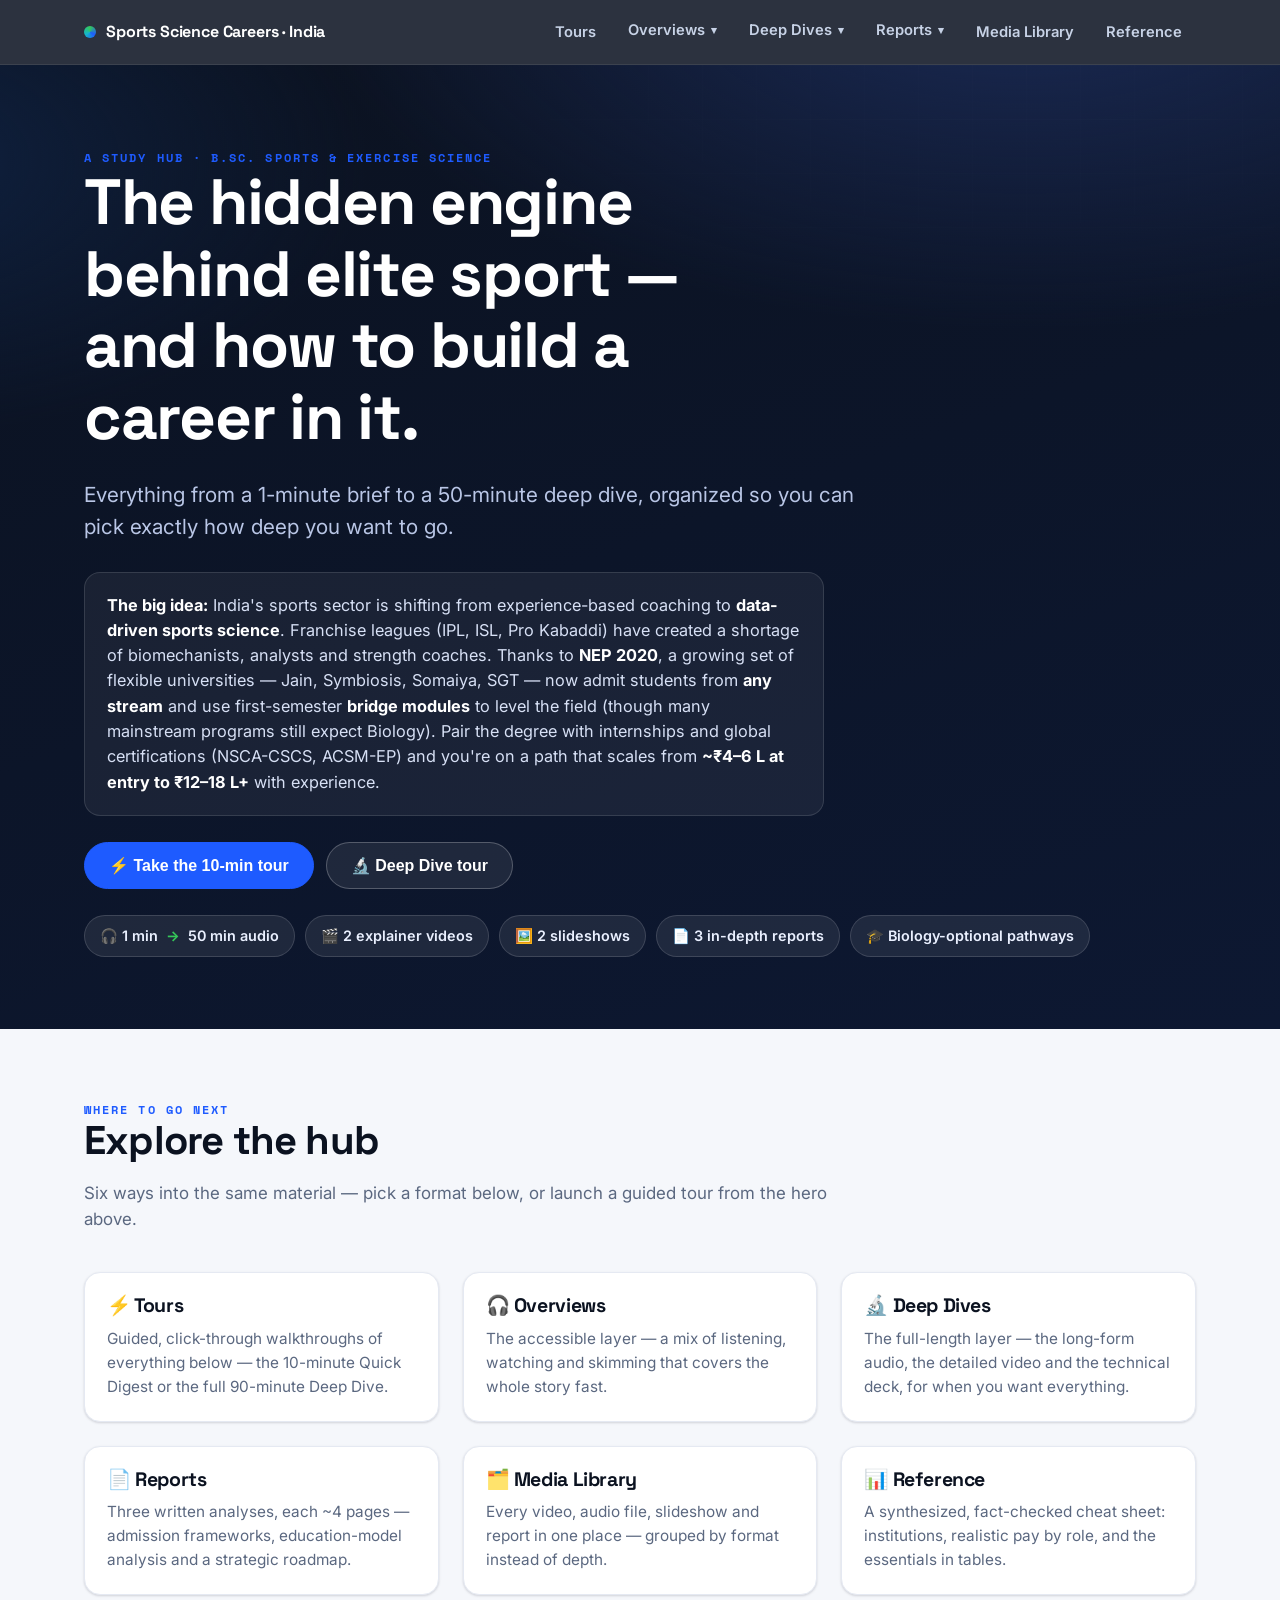
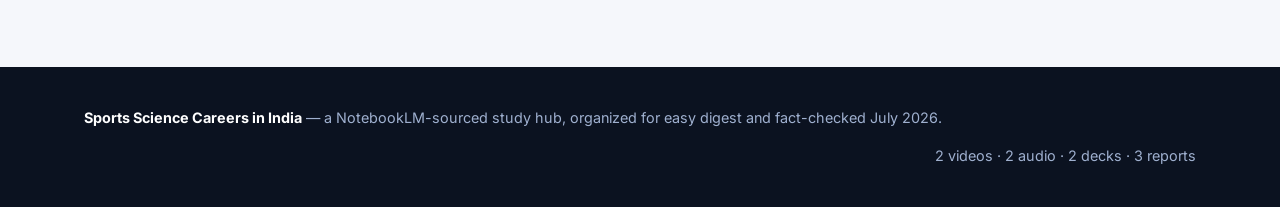
==== commit 33319720: "Split into 7 pages, localize media for deployment, fix review findings - Split single-page index.htm" ====
--- a/index.html
+++ b/index.html
@@ -15,48 +15,42 @@
 <!-- NAV -->
 <nav class="nav">
   <div class="wrap">
-    <a class="brand" href="#top"><span class="dot"></span> Sports Science Careers · India</a>
+    <a class="brand" href="index.html"><span class="dot"></span> Sports Science Careers · India</a>
     <div class="nav-links" data-menu>
 
-      <div class="menu">
-        <button class="menu-btn" data-menu-btn aria-haspopup="true" aria-expanded="false">Tours <span class="caret">▾</span></button>
-        <div class="menu-panel">
-          <button class="menu-item tour-launch" data-tour="quick"><b>⚡ Quick Digest tour</b><span>≈ 10 min · guided walkthrough</span></button>
-          <button class="menu-item tour-launch" data-tour="deep"><b>🔬 Deep Dive tour</b><span>≈ 90 min · the full walkthrough</span></button>
-        </div>
-      </div>
+      <a class="nav-flat" href="tours.html">Tours</a>
 
       <div class="menu">
         <button class="menu-btn" data-menu-btn aria-haspopup="true" aria-expanded="false">Overviews <span class="caret">▾</span></button>
         <div class="menu-panel">
-          <a class="menu-item" href="#a-short"><b>🎧 The 60-second brief</b><span>Listen · 1 min</span></a>
-          <a class="menu-item" href="#v-overview"><b>🎬 Sports Science Overview</b><span>Watch · 6 min</span></a>
-          <a class="menu-item" href="#playbook"><b>🖼️ The High-Performance Playbook</b><span>Skim · 11 slides</span></a>
+          <a class="menu-item" href="overviews.html#a-short"><b>🎧 The 60-second brief</b><span>Listen · 1 min</span></a>
+          <a class="menu-item" href="overviews.html#v-overview"><b>🎬 Sports Science Overview</b><span>Watch · 6 min</span></a>
+          <a class="menu-item" href="overviews.html#playbook"><b>🖼️ The High-Performance Playbook</b><span>Skim · 11 slides</span></a>
         </div>
       </div>
 
       <div class="menu">
         <button class="menu-btn" data-menu-btn aria-haspopup="true" aria-expanded="false">Deep Dives <span class="caret">▾</span></button>
         <div class="menu-panel">
-          <a class="menu-item" href="#a-long"><b>🎧 The 50-minute deep dive</b><span>Listen · 50 min</span></a>
-          <a class="menu-item" href="#v-career"><b>🎬 The Career Path (detailed)</b><span>Watch · 8.5 min</span></a>
-          <a class="menu-item" href="#blueprint"><b>🖼️ The Tactical Blueprint</b><span>Skim · 12 slides</span></a>
+          <a class="menu-item" href="deepdives.html#a-long"><b>🎧 The 50-minute deep dive</b><span>Listen · 50 min</span></a>
+          <a class="menu-item" href="deepdives.html#v-career"><b>🎬 The Career Path (detailed)</b><span>Watch · 8.5 min</span></a>
+          <a class="menu-item" href="deepdives.html#blueprint"><b>🖼️ The Tactical Blueprint</b><span>Skim · 12 slides</span></a>
         </div>
       </div>
 
       <div class="menu">
         <button class="menu-btn" data-menu-btn aria-haspopup="true" aria-expanded="false">Reports <span class="caret">▾</span></button>
         <div class="menu-panel">
-          <a class="menu-item" href="#doc-academic"><b>📄 Academic Pathways</b><span>Read · overview</span></a>
-          <a class="menu-item" href="#doc-evolution"><b>📄 Evolution of Education</b><span>Read · analysis</span></a>
-          <a class="menu-item" href="#doc-strategic"><b>📄 Strategic Roadmap</b><span>Read · strategy</span></a>
+          <a class="menu-item" href="reports.html#doc-academic"><b>📄 Academic Pathways</b><span>Read · overview</span></a>
+          <a class="menu-item" href="reports.html#doc-evolution"><b>📄 Evolution of Education</b><span>Read · analysis</span></a>
+          <a class="menu-item" href="reports.html#doc-strategic"><b>📄 Strategic Roadmap</b><span>Read · strategy</span></a>
         </div>
       </div>
 
-      <a class="nav-flat" href="#library">Media Library</a>
-      <a class="nav-flat" href="#reference">Reference</a>
+      <a class="nav-flat" href="library.html">Media Library</a>
+      <a class="nav-flat" href="reference.html">Reference</a>
     </div>
-    <button class="hamburger" data-hamburger aria-label="Menu">☰</button>
+    <button class="hamburger" data-hamburger aria-label="Menu" aria-expanded="false">☰</button>
   </div>
 </nav>
 
@@ -83,330 +77,69 @@
   </div>
 </header>
 
-<!-- OVERVIEWS -->
-<section class="section" id="overviews">
+<!-- WHERE TO GO NEXT -->
+<section class="section" id="next">
   <div class="wrap">
     <div class="section-head">
-      <div class="eyebrow">Section 01 · Start light</div>
-      <h2>Overviews</h2>
-      <p>The accessible layer — a mix of listening, watching and skimming that covers the whole story fast.</p>
+      <div class="eyebrow">Where to go next</div>
+      <h2>Explore the hub</h2>
+      <p>Six ways into the same material — pick a format below, or launch a guided tour from the hero above.</p>
     </div>
-    <div class="grid cols-2">
+    <div class="grid cols-3">
 
-      <div class="card audio-card" id="a-short">
+      <a class="card" href="tours.html">
         <div class="body">
-          <div class="badges"><span class="badge type">Audio</span><span class="badge easy">Easy</span><span class="badge time">⏱ 1 min</span></div>
-          <h3>The 60-Second Brief</h3>
-          <p>The whole field in one breath: why it matters, the roles, and how to get in.</p>
-          <div class="audio-shell"><div class="wave"><i style="height:50%"></i><i style="height:95%"></i><i style="height:89%"></i></div><audio id="aud-short" controls preload="none" src="../Explaining%20Sports%20Science%20short%20%281%20min%29.m4a"></audio></div>
-          <details class="disclosure"><summary>Read transcript</summary><div class="content"><p>This is the brief on modern sports science careers. So, why does this matter? Well, sports has rapidly evolved from unstructured coaching into a highly data-driven science, creating a massive job market for folks who really know the science of human performance.</p><p>First, professional roles go way beyond traditional coaching. Think of it like a high-tech formula one pit crew but for the human body. Each specialist focuses on a highly specific metric to optimize the athletes overall engine.</p><p>We&#x27;re talking sports biomechanists using 3D motion capture and force plates, exercise physiologists, performance analysts, crunching GPS data, and even tactical performance coaches training military and police. Second, because these roles are so data-heavy, the places these graduates work have expanded way past the gym. Do these scientists only work with elite athletes?</p><p>No way. While many join franchise leagues like IPL, ISL, or Pro Kabaddi, and elite centers like JSW Sports, they&#x27;re also heavily involved in corporate wellness rehab clinics like Coca-Labin, and even biomechanical labs for major footwear brands like Nike and Adidas. Finally, how do you actually get your foot in the door?</p><p>It usually starts with a 3-4-year BSC in sports and exercise science. Crucially, under NEP 2020 guidelines, non-science students from commerce or arts can now enter using foundational bridge modules. But here&#x27;s the reality check.</p><p>A degree alone just won&#x27;t cut it in the major leagues. You absolutely must pair it with mandatory internships and global certifications, like the NSCA-CSCS or ACSM-EP to secure those top tier jobs. The sports industry is now a massive scientific enterprise and with the right mix of flexible education, hands-on internships and global certifications, engineering human performance is a highly accessible career path.</p></div></details>
+          <h3>⚡ Tours</h3>
+          <p>Guided, click-through walkthroughs of everything below — the 10-minute Quick Digest or the full 90-minute Deep Dive.</p>
         </div>
-      </div>
+      </a>
 
-      <div class="card" id="v-overview">
-        <div class="media-frame"><video id="vid-overview" controls preload="none" poster="assets/thumbs/overview_poster.png" src="../Sports%20Science%20Overview.mp4"></video></div>
+      <a class="card" href="overviews.html">
         <div class="body">
-          <div class="badges"><span class="badge type">Video</span><span class="badge easy">Easy</span><span class="badge time">⏱ 6 min</span></div>
-          <h3>Sports Science Overview</h3>
-          <p>The friendly introduction: the team behind the athletes, high-performance vs clinical roles, and your pathway in.</p>
-          <details class="disclosure"><summary>Chapters</summary><div class="content"><ul class="chaplist"><li><span class="t"><a href="#" data-seek="0" data-video="vid-overview">0:00</a></span><span>The hidden engine behind elite sport</span></li><li><span class="t"><a href="#" data-seek="90" data-video="vid-overview">1:30</a></span><span>High-performance athletic roles</span></li><li><span class="t"><a href="#" data-seek="260" data-video="vid-overview">4:20</a></span><span>Clinical &amp; rehab positions</span></li><li><span class="t"><a href="#" data-seek="330" data-video="vid-overview">5:30</a></span><span>Pathways to the pros — the degree</span></li></ul></div></details>
-          <details class="disclosure"><summary>Read transcript</summary><div class="content"><p>You know, whenever we see a superstar athlete, absolutely shatter a world record or a team pull off this stunning against all odds championship victory, it&#x27;s so easy to just focus on the magic of that single moment. But have you ever wondered what actually went into building that? Welcome to this explainer. We&#x27;re going to dive deep into the fascinating, heavily science-backed careers that are actually driving modern sports.</p><p>We&#x27;re talking about the Bachelor of Science in Sports Science and we&#x27;re going to uncover the hidden engine of professionals making elite performance possible. Because sure, the spotlight is always on the players. But behind every single explosive sprint, every flawless recovery, and every record-breaking lift, there is literally a small army of scientists. And here&#x27;s the thing.</p><p>Thanks to the massive explosion of franchise leagues in India right now, think the IPL, the Pro Kabaddi League, or the ISL, there is a critical shortage of the off-field talent that actually builds and sustains those stars. The demand for these highly specialized pros has absolutely skyrocketed. So here is our roadmap for this explainer. We&#x27;re going to cover the team behind the athletes, high performance athletic roles, clinical and rehab positions, and finally your educational pathways to the pros.</p><p>Starting with Section 1, the team behind athletes, a truly booming industry. Right now, sports training in India is shifting drastically from old school experience-based methods to rigorous data-driven science. And if you&#x27;re entering this field, you&#x27;re essentially choosing between two incredible paths. On one hand, you&#x27;ve got athletic performance, which is all about pushing the human machine to its absolute limits, maximizing speed, output, and power.</p><p>And on the flip side, you have clinical and rehab, which focuses entirely on healing, injury prevention, and really extending a player&#x27;s career longevity. Moving right along to part two, high performance athletic roles, building the engine. Let&#x27;s talk about the heavy hitters on the high octane side of things. We&#x27;re talking sports scientists, strengthened conditioning coaches, biomechanists, data analysts, and tactical coaches.</p><p>These guys are working with pro franchises, elite academies like JSW sports, and get this even military special forces. Take the data analyst, for example. They aren&#x27;t just staring at spreadsheets in a dark room, they&#x27;re actively processing live GPS and wearable sensor data to assess exactly how hard a player is pushing on the pitch. In real time, now some of these roles have gotten incredibly tech heavy.</p><p>Take the sports biomechanist. They use advanced 3D motion capture. Think of those ping pong ball suits, actors wear for movie CGI, right? They use that, along with specialized force plates, to measure exactly how much stress and athletes joints take when they jump or land.</p><p>This level of high tech expertise makes them insanely valuable, not just to teams, but to global footwear brands like Nike and Adidas, and specialized research labs. And because this data is so actionable, these are highly lucrative positions. I mean, an entry level biomechanist can pull in up to 14 lock rupees a year, while a sports scientist is looking at somewhere between 6-12 locks. Why?</p><p>Well, it makes sense. Professional teams will gladly pay a top dollar for the exact science that prevents their multimillion dollar star player from tearing a hamstring. It&#x27;s just smart business. So how does this all fit together?</p><p>Picture a single athletes journey through a high-performance First up, the strength and conditioning coach builds the athletes raw physical engine. Then, the biomechanist steps in to refine the mechanics, making sure that power transfers perfectly without overstressing the joints. And finally, the sports scientist watches the daily metabolic in GPS data to ensure the athlete is actually recovering and not over-training. They essentially collaborate to build the perfect athletic machine.</p><p>All right, section three, clinical and rehab positions, the healers. Now, if your passion is more on the healing side, this is your track. You could be a clinical specialist developing exercise therapies and exercise physiologist or a rehabilitation specialist. These are the unsung heroes who take an athlete fresh out of a major surgery and safely rebuild their muscle, day by day, until they can finally step back onto the pitch.</p><p>But here&#x27;s a really fascinating twist. You don&#x27;t even have to work in sports. Multinational companies are heavily recruiting corporate wellness directors to fix desk ergonomics and design employee recovery programs. Because, as it turns out, keeping a hunched over software engineer pain free uses the exact same foundational science as keeping a pro basketball player healthy.</p><p>The demand for these clinical specialists is just immense and the salaries definitely reflect that. Corporate wellness directors are making up to 9 lakhs, while rehab specialists pull it up to 8.5 lakhs. From orthopedic clinics like max health care, straight to Fortune 500 boardrooms, the corporate world is paying an absolute premium for scientific recovery. Which brings us to Section 4, Pathways to the Pros, getting the degree.</p><p>So you&#x27;re probably wondering how do you actually get your foot in the door and land these jobs? Well, here is a massive game changer. Thanks to the National Education Policy 2020, high school biology is no longer a strict requirement for many of the top BSC sports science programs in India. That&#x27;s right.</p><p>Commerce or art students can actually jump right into this heavily scientific field. We&#x27;re talking about leading institutions here, like Symbiosis, Jain University, Somaiya Sports Academy, and SGT University. And don&#x27;t worry, they don&#x27;t just throw you to the wolves. If you don&#x27;t have a biology background, you take specialized crash courses in human anatomy and cell biology.</p><p>To get you completely up to speed, before you dive into the advanced stuff. Like kinesiology, which is the mechanics of how the body actually moves. Quick pro tip for you though. To really maximize the value of these degrees and stand out from the crowd, you want to pair it with one of two premier global certifications.</p><p>Getting your CSCS for strength and conditioning, or your ACSM for exercise physiology. Having one of these gold standard certificates acts like a global passport, practically guaranteeing your spot in professional leagues or elite clinics. The whole landscape of health and athletics has just fundamentally shifted. The people winning championships today aren&#x27;t just the ones sweating on the turf.</p><p>They are the ones crunching the data and designing the recovery protocols back in the lab. So, the only question left to ask yourself is, are you ready to step up and become the hidden engine behind the next generation of human performance? Thanks so much for tuning into this explainer and we&#x27;ll catch you next time.</p></div></details>
+          <h3>🎧 Overviews</h3>
+          <p>The accessible layer — a mix of listening, watching and skimming that covers the whole story fast.</p>
         </div>
-      </div>
-    </div>
+      </a>
 
-    <div style="margin-top:34px">
-<div class="deck" id="playbook">
-  <div class="deck-head playbook">
-    <h3>The High-Performance Playbook</h3><div class="meta">11 slides · vibrant</div>
-  </div>
-  <div class="stage" data-deck="playbook">
-    <div class="intro show" data-intro>
-      <div class="intro-wrap">
-        <video src="../Sports%20Science%20Overview.mp4" poster="assets/thumbs/overview_poster.png" controls preload="none"></video>
-        <div class="cap">Companion video: Sports Science Overview<span>6-min explainer · plays before the slides</span></div>
-      </div>
-    </div>
-    <img data-slideimg alt="The High-Performance Playbook slide" style="display:none">
-    <button class="nav-btn prev" data-prev aria-label="Previous slide">‹</button>
-    <button class="nav-btn next" data-next aria-label="Next slide">›</button>
-    <div class="counter"><span data-counter>Intro</span></div>
-    <button class="nav-btn fs-btn" data-fullscreen aria-label="Enter fullscreen" aria-pressed="false">⛶</button>
-  </div>
-  <div class="deck-foot"><div class="thumbs" data-thumbs></div></div>
-  <script>window.DECKS=window.DECKS||{};window.DECKS["playbook"]={slides:["assets/slides/playbook/s-01.png","assets/slides/playbook/s-02.png","assets/slides/playbook/s-03.png","assets/slides/playbook/s-04.png","assets/slides/playbook/s-05.png","assets/slides/playbook/s-06.png","assets/slides/playbook/s-07.png","assets/slides/playbook/s-08.png","assets/slides/playbook/s-09.png","assets/slides/playbook/s-10.png","assets/slides/playbook/s-11.png"],thumbs:["assets/slides/playbook/tn/s-01.png","assets/slides/playbook/tn/s-02.png","assets/slides/playbook/tn/s-03.png","assets/slides/playbook/tn/s-04.png","assets/slides/playbook/tn/s-05.png","assets/slides/playbook/tn/s-06.png","assets/slides/playbook/tn/s-07.png","assets/slides/playbook/tn/s-08.png","assets/slides/playbook/tn/s-09.png","assets/slides/playbook/tn/s-10.png","assets/slides/playbook/tn/s-11.png"]};</script>
-</div>
-      <div class="row-actions"><a class="btn" href="../Sports_Science_Career_Playbook.pptx" download>⬇ Download Playbook (.pptx)</a></div>
+      <a class="card" href="deepdives.html">
+        <div class="body">
+          <h3>🔬 Deep Dives</h3>
+          <p>The full-length layer — the long-form audio, the detailed video and the technical deck, for when you want everything.</p>
+        </div>
+      </a>
+
+      <a class="card" href="reports.html">
+        <div class="body">
+          <h3>📄 Reports</h3>
+          <p>Three written analyses, each ~4 pages — admission frameworks, education-model analysis and a strategic roadmap.</p>
+        </div>
+      </a>
+
+      <a class="card" href="library.html">
+        <div class="body">
+          <h3>🗂️ Media Library</h3>
+          <p>Every video, audio file, slideshow and report in one place — grouped by format instead of depth.</p>
+        </div>
+      </a>
+
+      <a class="card" href="reference.html">
+        <div class="body">
+          <h3>📊 Reference</h3>
+          <p>A synthesized, fact-checked cheat sheet: institutions, realistic pay by role, and the essentials in tables.</p>
+        </div>
+      </a>
+
     </div>
   </div>
 </section>
 
-<!-- DEEP DIVES -->
-<section class="section" id="deepdives">
+<!-- FOOTER -->
+<footer class="footer">
   <div class="wrap">
-    <div class="section-head">
-      <div class="eyebrow">Section 02 · Go deeper</div>
-      <h2>Deep Dives</h2>
-      <p>The full-length layer — the long-form audio, the detailed video and the technical deck, for when you want everything.</p>
-    </div>
-    <div class="grid cols-2">
-
-      <div class="card audio-card" id="a-long">
-        <div class="body">
-          <div class="badges"><span class="badge type">Audio</span><span class="badge deep">Deep</span><span class="badge time">⏱ 50 min</span></div>
-          <h3>The Full Deep Dive</h3>
-          <p>A two-host conversation covering the myths, NEP 2020, bridge modules, institutions, on-field tech, salaries and certifications.</p>
-          <div class="audio-shell warm"><div class="wave"><i style="height:79%"></i><i style="height:98%"></i><i style="height:67%"></i><i style="height:54%"></i><i style="height:37%"></i><i style="height:43%"></i><i style="height:20%"></i><i style="height:63%"></i><i style="height:84%"></i></div><audio id="aud-long" controls preload="none" src="../Explaining%20Sports%20Science%20long%20%2850%20min%29.m4a"></audio></div>
-          <details class="disclosure"><summary>Chapters</summary><div class="content"><ul class="chaplist"><li><span class="t"><a href="#" data-seek="0" data-audio="aud-long">0:00</a></span><span>The hidden science behind the spectacle</span></li><li><span class="t"><a href="#" data-seek="162" data-audio="aud-long">2:42</a></span><span>Two career tracks &amp; the boom</span></li><li><span class="t"><a href="#" data-seek="336" data-audio="aud-long">5:36</a></span><span>Busting the biology myth</span></li><li><span class="t"><a href="#" data-seek="384" data-audio="aud-long">6:24</a></span><span>How NEP 2020 opened the doors</span></li><li><span class="t"><a href="#" data-seek="513" data-audio="aud-long">8:33</a></span><span>The first-semester bridge module</span></li><li><span class="t"><a href="#" data-seek="690" data-audio="aud-long">11:30</a></span><span>Flexible vs rigid institutions</span></li><li><span class="t"><a href="#" data-seek="846" data-audio="aud-long">14:06</a></span><span>Wearables, GPS &amp; the data revolution</span></li><li><span class="t"><a href="#" data-seek="1500" data-audio="aud-long">25:00</a></span><span>On-field tech &amp; biomechanics</span></li><li><span class="t"><a href="#" data-seek="1840" data-audio="aud-long">30:40</a></span><span>Internships: JSW &amp; Inspire Institute</span></li><li><span class="t"><a href="#" data-seek="2160" data-audio="aud-long">36:00</a></span><span>Career roles &amp; compensation</span></li><li><span class="t"><a href="#" data-seek="2509" data-audio="aud-long">41:49</a></span><span>Global certifications (CSCS, ACSM)</span></li><li><span class="t"><a href="#" data-seek="2697" data-audio="aud-long">44:57</a></span><span>Master&#x27;s degrees &amp; long-term growth</span></li></ul></div></details>
-          <details class="disclosure"><summary>Read full transcript</summary><div class="content"><p>So I want you to imagine for a second that you are, well, just standing right in the middle of a packed stadium. Oh, yeah. That is quite the feeling. Right.</p><p>Let&#x27;s say it&#x27;s, I don&#x27;t know, the finals of the IPL or maybe you&#x27;re watching a really high stakes match in the Pro Kabaddi league. Just absolute chaos in the best way. Exactly. The roar of the crowd is completely deafening.</p><p>The stadium lights are blinding. And you were just watching the players on the field at the mat. And they honestly, they look like absolute superheroes. They really do.</p><p>I mean, it is basically a modern-day gladiator arena out there. It is. And they are pushing the absolute outermost limits of human endurance, speed, agility. It is incredibly captivating to watch totally.</p><p>And the sheer physical output we are seeing from athletes today. It is just, it&#x27;s light years beyond what we saw even say two decades ago. But, and this is the crazy part. What we are seeing on that field like the explosive vertical jumps, the lightning fast reflexes, the ability to play a completely grueling match and then come back three days later and do it all again at the exact same level.</p><p>That doesn&#x27;t happen by accident. Not at all. Not even close. Right.</p><p>We have moved way past the era of relying purely on, you know, raw talent and a coach&#x27;s gut feeling. Behind every single one of those athletes is this invisible army. Yes. An invisible army that is operating in high-tech labs, wearing track suits and, you know, holding tablets instead of clipboards.</p><p>Exactly. It&#x27;s an army of biomechanists, data analyst, exercise physiologists, performance nutritionists, they are the ones operating in the shadows. Making sure that every single micro movement of that athlete is optimized. I mean, we are talking about a high-stakes multi-billion dollar environment that is built entirely on the back of sports science.</p><p>And, you know, the growth of that invisible army, particularly when we look at the Indian sports ecosystem, it is just staggering. It really is booming, isn&#x27;t it? Oh, absolutely. The entire industry is undergoing this massive structural transformation.</p><p>Franchised leagues, high-performance centers, and even surprisingly corporate wellness programs. Right. Which we will definitely get into later. Yeah.</p><p>But all of them are shifting from this old intuition-based training to a highly rigorous data-driven scientific approach. The demand for professionals who actually understand how to measure and optimize the human machine is just skyrocketing right now. Which brings us perfectly to our mission for this deep dive today. We are basically mapping out this booming, rapidly evolving world of sports science careers right here in India.</p><p>It is such an exciting landscape to explore. It really is. We are going to break down how you, the listener, go from sitting in a university classroom to actually walking the sidelines of the professional sports industry. We&#x27;ll look at the specific technical skills that are actually in demand.</p><p>The real hands-on stuff. And honestly, the most fascinating part of all this is how you can break into this field, even if you aren&#x27;t a star athlete yourself, or even a traditional biology student. That specific detail right there. That is a complete paradigm shift from how we used to view sports-related education in this country.</p><p>It&#x27;s massive. And just to give you the listener, the full picture of how we know all this. We pulled from a massive stack of sources for today&#x27;s deep dive. A lot of reading material for this one.</p><p>So much reading. We went through university brochures, admission guidelines, curriculum details from top tier institutions. We are looking at data from Somaiya Sports Academy, the International Institute of Sports Management, which is IISM, SGT University, Jain University. Also, SRIHER, down in Chennai, Symbiosis, REVA University, Woxsen University.</p><p>Yeah, and even distance learning pioneers like ISST over in Pune, plus we&#x27;re integrating some really heavy hitting strategic academic pathway analyses to tie all this raw data together. It really provides a very comprehensive cross-section of the entire educational landscape for sports science right now. Which allows us to spot the macro trends, where the industry is actually heading. Exactly.</p><p>So if you are listening to this right now as a student and you&#x27;re trying to figure out your degree options or maybe you are a working professional looking to pivot into a field you actually care about. Or just a lifelong learner who is fascinated by the science of human performance. Right, this deep dive is completely custom tailored for you. We are going to give you the ultimate shortcut to understanding the business and the science of sports.</p><p>And, you know, to truly understand where this industry is going, we really have to look at the gatekeepers first. Okay, the gatekeepers. Tell me about that. Well, we have to look at who is actually getting invited to the table to study the science in the first place.</p><p>Right, because before we can talk about the glamorous jobs and the pro leagues, or working in high tech corporate wellness labs, we have to look at who is entering the field. Exactly. The big secret hiding in all these university brochures we read is that you do not need to be a track stuff. to get in.</p><p>That&#x27;s a huge misconception. It is. And you definitely definitely don&#x27;t need to be a pre-med student to succeed either. And this is perhaps the most significant structural change we found in all of the research.</p><p>Yeah, explain the old system for a second, just for context. So, for decades, the blueprint for entering anything related to human anatomy or physiology in India was incredibly, incredibly rigid. Like zero flexibility. Zero.</p><p>You had to fit a very specific, narrow academic profile. The classic science stream trap. Exactly. If you were a 15-year-old making a choice about your high school subjects, and you didn&#x27;t pick biology, well, you were basically locked out of studying the human body for the rest of your life.</p><p>That is such a wild concept when you look back on it. Like, it 15, your entire life path is just locked. That is the perfect way to describe it. If you wanted to study sports science or physiotherapy or kinesiology under the old system, you absolutely had to have taken class 12 biology.</p><p>Right. Usually, the universities demanded what they called the PCBM combination. So, that&#x27;s physics, chemistry, biology, and mathematics. Your PCBZ adding zoology, right?</p><p>Yes, exactly. If you chose commerce or arts, or honestly, even if you took the science stream, but you&#x27;ve dropped biology in favor of computer science, the door was just slammed completely shut. But, and this is the exciting part. The rules of the game have fundamentally changed now.</p><p>They really have, and it&#x27;s largely catalyzed by the National Education Policy, the NEP 2020. The NEP 2020. Yeah, let&#x27;s dig into that, because the NEP essentially took a sledgehammer to those traditional academic silos. It completely sledgehammer.</p><p>It basically mandated a much more flexible, multi-disciplinary approach to higher education across the entire board. And what&#x27;s interesting is that the universities focused on the business and science of sports have been some of the absolute fastest to adapt to this new mandate. Which makes sense, because the industry itself is so interdisciplinary now. Right.</p><p>So, looking at the actual programs from our sources, institutions like the Symbiosis School of Sports Sciences in Pune, Jain University in Bangalore, Somaiya Sports Academy over in Mumbai, and SGT University in Gurgaon, they have completely overhauled their admission pathways. They are actively aggressively recruiting minds from outside that traditional biology bubble. Give me a concrete example of how this looks in practice. Sure.</p><p>So, for instance, at Jain University, their Bachelor&#x27;s Sports Sciences program now accepts candidates from literally any stream, any stream, any stream, science, commerce, arts, as long as they have a 50% aggregate in class 12, they can apply. That is a massive shift. So, Somaiya Sports Academy has a very similar framework. Actually, they require 45 to 50% marks completely regardless of the high school stream you chose.</p><p>Okay. Now, wait a minute. Let&#x27;s think about the practical reality of this for a second. Okay.</p><p>Because if we&#x27;re letting non-biology students into a science degree, a degree that is literally about the complex biomechanics of the human body, that sounds like a recipe for disaster. I know. It sounds counterintuitive at first. I mean, if you take an arts or commerce student who hasn&#x27;t looked at a biology textbooks since they were what?</p><p>14. And suddenly, you asked them to explain the sliding filament theory of muscle contraction or cellular respiration. Yeah, they are going to drown. Absolutely.</p><p>Right. So, how are these universities actually making this work without these students just failing out in week one? It is a massive hurdle and you are right. You can&#x27;t just throw a commerce student into advanced biomechanics in week one and expect them to swim.</p><p>This is where the universities have innovated with something they call the bridge module. The bridge module. I found the mechanics of these bridge modules completely fascinating in the sources. It is essentially like a scientific boot camp.</p><p>That is the best way to conceptualize it. Yeah, a boot camp. These flexible universities use the very first semester of the degree as a sort of great equalizer. Okay.</p><p>How did that work? They have designed these intensive, usually non-credit bridge courses, specifically for the students who come in without that class 12 biology background. So, what are they actually teaching in this boot camp? Because you have to compress two years of dense high school biology into what a few months.</p><p>Exactly. And the way you do that is you strip away all the noise. The noise. Yeah.</p><p>It places like Jain University and Somaiya, these bridge modules, they don&#x27;t waste time on plant biology or ecology or things that don&#x27;t apply. Right. No photosynthesis. Exactly.</p><p>No photosynthesis. They focus with absolute laser precision on the foundational elements required for human performance. So human anatomy, cell biology, and basic physiology. So they were learning the skeletal system, the muscular system, basic metabolic pathways.</p><p>Spot on. The entire goal is to bring the arts, commerce, and non-biocytes students completely up to speed so that by the time semester two starts, everybody in that lecture hall is speaking the exact same scientific language. That is honestly brilliant. It democratizes.</p><p>is the science in a really powerful way. It really does. Let&#x27;s actually look at a specific student profile from our strategic analysis source to see how this plays out in the real world, because I think this is where it&#x27;s super interesting. Yeah, the strategic pathway analysis had a great example.</p><p>Right, so imagine you have a student who took physics, chemistry, English, physical education, and mass media in class 12. So absolutely no biology. No biology. Under the old rules, their application goes straight into the trash.</p><p>Immediately rejected. But under these new rules, this specific student is actually, according to the sources, a unicorn for the modern sports industry. It is a brilliant case study, because it really connects the dots between somewhat random, high school subjects and modern industry needs. Let&#x27;s break down why that slightly unusual biology free combination is so incredibly potent.</p><p>Let&#x27;s start with physics. If I am studying sports, why do I care about physics? Because physics is the absolute bedrock of modern sports biomechanics. OK, unpack that a bit.</p><p>Well, if you want to understand how a fast bowler in cricket generates pace or how a long jumper maximizes their distance, you are not really looking at muscles. Who aren&#x27;t? No, you are looking at skeletal levers. You&#x27;re looking at ground reaction forces, joint torque, and projectile kinematics.</p><p>Right, it&#x27;s basically engineering applied to the body. Exactly. A student with a strong physics background already understands all the mechanical forces. Applying those forces to a human skeleton is just the next logical step for them.</p><p>That makes total sense. So a physics provides the engine. What about chemistry then? Chemistry is the foundation for bio-energetics and sports nutrition.</p><p>Meaning how the body uses energy. Yes. If you want to understand how the body produces energy during say a two-hour marathon versus a 10-second sprint, you have to understand metabolic pathways. Because it&#x27;s different chemical reactions.</p><p>Exactly. You have to understand how carbohydrates, fats, and proteins are broken down at a cellular level into ATP, which is the energy currency of the body. So chemistry gives you the baseline to understand how chemical fuel is actually converted into mechanical work on the field. That&#x27;s exactly.</p><p>OK, so that covers the hard sciences. Now, this hypothetical student also took physical education. Which provides a really strong applied anchor. Right, because they aren&#x27;t just a lab nerd.</p><p>They actually know what a gym is. Exactly. Physical education introduces concepts like training load, sports sociology, and basic physical testing protocols. It proves that the student has an existing passion and a baseline understanding of athletic environments.</p><p>And the sources actually notes something interesting about this. The Indira Gandhi Institute of Physical Education and Sports Sciences, IGIPESS, at Delhi University. They actually offer a 5% seat quota preference for candidates who scored over 60% in high school physical education. Yeah, it is a very tangible, formally recognized advantage to have that background.</p><p>But here is the real wildcard in that student&#x27;s profile, the one that released it out to me, mass media. Ah, yes. Why on earth does a sports scientist someone studying human physiology need to know mass media? Because simply put, raw data is completely useless if you cannot communicate it.</p><p>That is a very good point. And this represents a massive mass of shift in the daily reality of the industry. A sports scientist today isn&#x27;t just handing a dense boring spreadsheet of numbers to a head coach. The coach wouldn&#x27;t even read it.</p><p>Right. They have to translate complex physiological data into actionable, engaging narratives. They have to tell a story with the numbers. Like, if I&#x27;m the sports scientist, and I see that a player&#x27;s VO2 maximum oxygen uptake is steadily dropping over the season, I can&#x27;t just throw a line chart at the manager.</p><p>The manager doesn&#x27;t care about a line chart. Right. You have to explain clearly that this player is losing their aerobic base. And they are likely going to hit a physical wall in the 70th minute of the match.</p><p>You nailed it. And whether they are explaining that injury risk to a skeptical team manager, maybe they&#x27;re marketing the physiological benefits of a new wearable fitness device to everyday consumers. Or even providing real-time data analysis for a live television broadcast. Yes.</p><p>In all those scenarios, the ability to communicate science clearly and compellingly is a massive competitive advantage. That mass media background trains that specific communication muscle. OK, I hear you. But I can also hear the traditionalist screaming right now.</p><p>Well, they definitely do. Right. Because if we are letting mass media and commerce students into a science degree through these fast-track bridge courses, aren&#x27;t we inherently deluding the quality of the professionals who are ultimately dealing with elite human bodies? It&#x27;s the most common critique of this new system.</p><p>Aren&#x27;t universities just lowering the academic bar so they can sell more tuition to more students? Like I said, it is a common critique, but it fundamentally misunderstands how innovation actually works in a high-tech field. How so? Well, having a room full of people who all think exactly...</p><p>the same way, you know, who all memorized the exact same biology textbooks for five years. That can actually stifle innovation in sports technology and analytics. You need different perspectives. Exactly.</p><p>Give me a room with diverse thinkers. When you bring in a student with a computer science or physics background, they look at a biomechanical problem, not just as a biological issue, but as a data processing challenge, or an engineering flaw. So, diverse academic backgrounds create this sort of cross-pollination of ideas. Exactly.</p><p>The bridge modules ensure the biological baseline is rigorous and safe, obviously, but the diversity of thought actually elevates the analytical capabilities of the entire cohort. The modern sports industry is deeply interdisciplinary. The classroom really should be too. So, basically, a modern sports scientist is kind of like a formula one pick crew engineer.</p><p>I love that analogy. You don&#x27;t have to be the driver, the elite athlete, to design the engine, monitor the life telemetry, and make those split-second strategic calls that actually win the race. You just need to deeply understand how the machine works. That analogy hits the nail right on the head.</p><p>And actually, regarding that assumption that you have to be the driver yourself, our sources strongly emphasize that these programs are ideal for non-athletes as well. The university brochures make this very, very clear. While institutions often have sports quotas, and sure you might have to pass a basic physical fitness trial, just to ensure you can safely navigate a gym environment. Right.</p><p>You need to be able to lift a weight without hurting yourself. Exactly. But you do not need to be a state-level champion to get in. Universities value academic merit and critical thinking way more.</p><p>They rely heavily on entrance exams. Like the CE, the Common University entrance test, or their own proprietary exams, like Symbiosis&#x27;s SET, or Somaiya&#x27;s SVUET. They also place immense weight on personal interviews and case studies, which I found really cool. The case studies are fascinating.</p><p>Yeah. For example, IISM in Mumbai uses what they call caselets in their admission process. caselets? Yeah.</p><p>So they present the applicant with a rapidly evolving situation in sports management or performance, and they evaluate how the aspirant thinks on their feet and formulate a plan of action. That is smart. They&#x27;re testing for analytical agility, not just how fast you can run a 5K on a track. That makes perfect sense for where the industry is going.</p><p>Though I think we should also mention, for the listeners mapping out their own applications, that not every single university has embraced this flexible NEP 2020 approach. Right. We have to be realistic here. There are still some rigid holdouts in the educational landscape.</p><p>It is absolutely crucial to be strategic about where you actually apply. Our pathway analysis source points out that traditional medical academies and really heavy research focused universities, they often maintain those strict science barriers. Let&#x27;s actually name the holdouts who are listeners know exactly what they&#x27;re dealing with. Good idea.</p><p>So, Manipal College of Health Professions, or MAHE, they offer a highly regarded BSC in Exercise and Sports Science. But they strictly require physics, chemistry, English, and either biology or mathematics. The no-commerce or arts students there. Exactly.</p><p>And Sri Ramachandra Institute of Higher Education and Research, SRIHER, down in Chennai, is even stricter. Oh, really? Yeah, they mandate the traditional PCBM or PCBZ combinations period. Even IISM in Mumbai, for their specific bachelor sports science degree, restricts entry to science stream students who have passed with physics, chemistry, and biology.</p><p>And their entrance exam actually has a mandatory biology section. Okay. So, if you are that student we talked about earlier, the one with the mass media and physics background. You apply to Symbiosis, Jain, Somaiya, or SGT.</p><p>You definitely do not apply to Engay or SRIHER, because your application will be automatically rejected by the computer system before human being even looks at it. Precisely, understanding the institutional eligibility frameworks is the very first critical step in mapping out your career path. But okay, let&#x27;s say you do that. Once you navigate that admissions maze, you pass the entrance exams and you survive that intense biology bridge module in semester one.</p><p>You are fully in the program. You find yourself fully in the program. And this is where the reality of modern sports science education becomes truly apparent. It really is a shock to the system for some people.</p><p>Because the picture these sources paint of the modern sports science classroom. It does not look like a traditional classroom with chalkboards and anatomical skillet to models hanging in the corner. No, it looks like the inside of a spaceship. It really does.</p><p>The days of a sports coach standing by a dirt track with a stopwatch and a clipboard are long, long gone. We are entering what we can basically call the digital playbook. The modern sports science landscape is built entirely on servers, sensors, and just massive data infrastructure. The technology detailed in these university brochures is honestly staggering.</p><p>Let&#x27;s look at the Sri Ramachandra Centre for Sports Science, SRIHER, down in Chennai. Even though they are rigid on admissions, their infrastructure is undeniably the gold standard. They list a biomechanics lab, equipped with a 20-camera VidCon setup for 3D motion analysis. And just to give the listener some context here, a VidCon system is the exact same motion capture technology used in Hollywood.</p><p>Like for making movies? Yeah, to create CGI characters in movies like Avatar or the Marvel films. Okay, but instead of animating a giant blue alien, they are mapping the exact biomechanics of a fast, boulders shoulder rotation or a sprinters stride mechanics. Right.</p><p>How does that actually work in a sports context? So the sports scientists attaches the small reflective markers to specific anatomical landmarks on the athletes&#x27; joints, the hips, knees, ankles, shoulder, musculoskeletal pivot points. Exactly. As the athlete performs their movement, those 20 cameras track the markers in three-dimensional space, capturing hundreds of frames per single second.</p><p>That&#x27;s a ridiculous amount of data. It is. And the software instantly builds a hyper accurate 3D wire frame of the athlete&#x27;s skeleton. It provides a level of biomechanical precision regarding joint angles and velocity that the human eye simply cannot process in real time.</p><p>Wow. And SRIHER also lists force platforms embedded in their labs. What are those? First platforms or force plates are essentially sophisticated scales, but they are embedded completely flush into the floor.</p><p>So when an athlete jumps, lands, or part is off, the plate measures the ground reaction forces. Okay, so Newton&#x27;s third law, every action has an equal and opposite reaction. Exactly. The plate measures exactly how much force the athlete pushes into the ground in with specific vectors and crucially, how that force is distributed between the left and right legs.</p><p>Wait, why does measuring the left first of right leg matter so much to a sports scientist? Think about a devastating career-ending injury, like a non-contact torn ACL in the knee. Oh, those are the worst. A player just plants their foot and drops.</p><p>But that rarely happens because of a single bad step on a Tuesday. It almost always happens because of a microscopic imbalance that has been accumulating over months. Oh, wow. Imagine a professional basketball player landing from a rebound.</p><p>The force platform detects that they are consistently absorbing, say, 60% of the impact force on their left leg and only 40% on their right. Even if the player feels perfectly fine and doesn&#x27;t notice it. The player never notices it. But that 20% asymmetry means the left knee is taking excessive micro trauma on every single jump.</p><p>Over a grueling season of a thousand jumps, the tendon is just quietly degrading. So it&#x27;s a ticking time bomb? Exactly. The force platform identifies that invisible silent imbalance before the tendon ever snaps.</p><p>The sports scientist sees the data, alerts the strength and conditioning coach, and together they design a targeted, corrective exercise program to balance the landing mechanics. They are literally predicting and preventing the injury before it happens. It is predictive maintenance, like analyzing stress fractures on an aircraft wing, but applied to human joints. That is mind-blowing.</p><p>The source is also mentioned wireless EMG. For the listeners, EMG stands for Electromyography. It measures the electrical activity produced by skeletal muscles. Right, so you can see exactly which muscles are firing and in what exact sequence during a really complex movement like a golf swing.</p><p>They also utilize some highly specialized tools. The brochures mentioned beat elegance systems. Ah, yes. Those are specifically designed for rowing biomechanics.</p><p>Because rowing is a massive power sport. Huge power sport. And the beat logic system measures the force transfer from the athletes&#x27; foot plate all the way through the or, ensuring absolutely no energy is leaked during the stroke. And the mission pitch vision systems for cricket.</p><p>Which track the balls trajectory, the bowlers release point, and even the seam position in real time. OK, so all of these tools, the VidCon cameras, the force plates, the EMGs, the pitch vision, they all generate one thing and absolutely massive quantities. Data, millions upon, millions of data points per single practice session, which perfectly explains the next massive shift we see in the university curriculum. It is not enough to just collect the data anymore.</p><p>You actually have to possess the technical skills to process it. Right. When we examine the course progression for places like REVA University or Symbiosis, by the time students hit semesters five, six and seven, the curriculum takes a hard pivot. A very hard pivot towards technology and computer science.</p><p>We see mandatory courses appearing in the syllabi like sports, data analytics, artificial intelligence and sports, and advanced photo and video analysis. And the sources heavily emphasize that knowing how to code in Python or query databases using SQL is becoming just as important for a modern sports scientist as knowing your human anatomy. OK, why is coding suddenly mandatory for sports? That seems like a stretch.</p><p>Let&#x27;s look at GPS telemetry. In professional soccer or rugby, every single player on the pitch wears a small GPS vest under their jersey, usually nestled right between the shoulder blades. I&#x27;ve seen those, they look like little sports bras. Exactly.</p><p>That vest tracks total distance covered, top speed, number of intense accelerations, sudden decelerations, and heart rate, minute by minute for 90 plus minutes. For the whole team. If you have a squad of 25 players, a standard Excel spreadsheet will completely crash trying to handle that volume of raw data. Oh, so you physically can&#x27;t just use a basic spreadsheet.</p><p>No, you need programming skills to actually parse the information. You need Python or SQL to process that immense telemetry, clean the data, run it through algorithms, and execute what we call tactical tagging. Tactical tagging, what&#x27;s that? I mean, correlating the physical exertion data with specific tactical events in the game video.</p><p>So, matching a heart rate spike to a counterattack or a defensive breakdown. Ah, okay. So, going back to our hypothetical student with the mass media background. This is where that broadcast synergy really shines, isn&#x27;t it?</p><p>Absolutely. The role of a wearable technology product specialist or a sports performance broadcast analyst is rapidly expanding. Because broadcasters are desperate to show the viewers at home, exactly how hard and athlete is working. They want to put live heart rate graphics, acceleration stats, or jump heights on the screen in real time to build the drama of the broadcast.</p><p>And to do that successfully, you need a sports scientist setting in the chaotic environment of a live production truck. Yes, looking at raw physiological data coming straight from the player&#x27;s wearable tech. They have to instantly verify that the data isn&#x27;t just a glitch, right? And then translated into a narrative the commentators can use to tell a better story to millions of viewers.</p><p>That exact blend of mass media, Python coding, and exercise physiology makes that specific student incredibly valuable. Okay, but I have a philosophical question here. With all these VidCon cameras, AI algorithms, Python scripts, and GPS vests, are we basically turning raw, beautiful chaotic sports into a sterile video game? That is the big fear, isn&#x27;t it?</p><p>Right. Like, where does the human intuition of a seasoned veteran coach fit into this massive data ecosystem? If the computer says a player is biologically tired, but the coach&#x27;s gut says leave him in because he has the hot hand. Who wins that argument?</p><p>That is the central defining tension in professional sports management right now. And honestly, it is precisely why these degree programs include mandatory courses on sports psychology, communication, and coaching leadership. So, the address it in the classroom. They have to.</p><p>The data is not meant to replace the head coach. It is meant to inform the coach. It is an augmented reality, not virtual reality. That&#x27;s a great way to put it.</p><p>Human intuition is essentially pattern recognition based on decades of experience, but it is highly highly prone to cognitive bias. Right. A coach might favor a specific player and subconsciously ignore their signs of fatigue. Exactly.</p><p>The data, however, is objective and emotionless. The best, most highly paid sport scientists do not walk into a head coach&#x27;s office and say, the computer says bench this guy. They say. They walk in and say, coach, the GPS telemetry shows his deceleration capacity has dropped by 15% in the last 20 minutes.</p><p>And his heart rate variability is tanking, which significantly increases his hamstring injury risk if he makes another full sprint. It is your call. Wow. So, the true art of sports science is in the communication and the delicate application of the data within the team dynamic, not just the cold collection of it.</p><p>100% which brings us to the next critical phase of the journey. Having all these technical skills, knowing how to run a vicon system or write Python scripts, is fantastic when you are in a sterile controlled university lab. Right. Where everything is predictable.</p><p>But the professional sports industry is notoriously insular. It is incredibly hard to break into. It often relies on entrenched networks, you know, who you know. So, how does the student actually cross the bridge from academia to the pro leagues?</p><p>It&#x27;s the crucible. Surviving the crucible of breaking into the industry. Exactly. How do they do it?</p><p>We have to look really closely at the curriculum, roadmap and the structural requirements built into these degrees. Moving from the university to the industry requires a very deliberate, aggressive strategy on the part of the student. Let&#x27;s map out that three to four year BSC progression. Based on the detailed syllabi we have from REVA, Symbiosis and Somaiya.</p><p>It really tells a story of academic evolution. It does. Sumesters one and two are all about foundations and the bridge courses we discussed earlier. It is anatomy, physiology, and getting everyone on the exact same page.</p><p>Right. There. In semester three and four, they dive into the deep end of the applied science. This is where you take biomechanics, exercise physiology, sports psychology, and motor control.</p><p>This is where you learn the intimate details. how the human machine actually works under stress. Then, semester five and six pivot sharply towards application and technology. This is where the curriculum introduces e-sports performance, data analytics, performance analysis, and urgogenic aids.</p><p>Urgogenic aids, which is the scientific study of supplements, nutrition, and anti-doping protocols, right? Exactly. Very critical stuff for pro sports. And finally, semester seven and eight, which are often part of the specialized honors pathway, focus on advanced data, capstone research projects, and leadership.</p><p>But embedded throughout this entire progression, there is one word that keeps appearing in every single university brochure, usually printed in giant bold letters. Internships. Internships. Internships.</p><p>It is the absolute non-negotiable mandate. REVA, SGT, Somaiya. They all explicitly require it for graduation. We were talking about mandatory clinical internships, ranging from one month to an entire year.</p><p>Because the university&#x27;s recognized that theoretical knowledge is completely useless without practical context. The internship is the crucible. We&#x27;re clean textbook theory collides with the messy, unpredictable reality of human athletes. But the source is also acknowledged a classic, very frustrating problem for students here.</p><p>The catch 22 of internships. Right. You need experience to get a good internship at a top facility, but you need an internship to get the experience in the first place. So how does a student secure a competitive placement at an elite facility?</p><p>The sources outline a few specific actionable strategies. The first is aggressively targeting elite high-performance centers or HPCs. Like where? We are talking about places like JSW Sports, the Inspire Institute of Sport, IIS, or the Reliance Foundation.</p><p>These places are massive, highly funded ecosystems that always need eager, scientifically literate interns. To do what exactly? To help run testing protocols, manage equipment, or assist the senior strength coaches with daily operations. But everyone in the country wants those bots.</p><p>They&#x27;re highly competitive. What if you&#x27;re doing a distance learning degree and you can&#x27;t just uproot your life and move to an HPC? That is where our source from ISST Pune, the Institute of Sport Science and Technology, comes in. They detail how working professionals can actually pivot into this field without quitting their current jobs.</p><p>Yeah, ISST Pune utilizes a really innovative structure called Contact Programs. It&#x27;s a great model. If you are taking their distance BSC or distance diploma in sports sciences, you complete all your theoretical coursework online. But for the practicals, they bring you to their main campus for intensive, live exposure.</p><p>Exactly. You get hands-on, supervised time, with the advanced diagnostic tools at their high-performance center. So you aren&#x27;t just watching a YouTube video of a force plate. You actually have to operate one, calibrate it, and interpret the live data yourself.</p><p>And that practical verified training is what prepares you to compete for the big internships. Furthermore, the ISST source offers some really advice for working professionals. Treat your current job as a laboratory. I love this part.</p><p>How does a regular job become a sports science lab? Well, let&#x27;s say you are currently working as a standard personal trainer in a commercial gym, and you are taking a distance sports science degree to upgrade your career. Don&#x27;t wait until you graduate in three years to use the knowledge. Start applying the rigorous academic principles of load management, periodization, and physiological recovery, directly to your current gym clients today.</p><p>So you are basically building a verifiable track record of results while you study. Precisely, you systematically document how you&#x27;re scientifically applied programs, improved performance, or increased vertical jump, or reduced chronic injuries in your clients over a six-month period. So when you eventually apply for a job with a major franchise, like the Tata IPL, or an agency like IMG reliance, you aren&#x27;t just showing them a piece of paper that says you passed a class. You&#x27;re showing them a comprehensive portfolio of applied science.</p><p>You bypass the catch-22 because you generated your own experience in your own environment. And building on what you just said about portfolios, we live in the era of the creator economy. If you are struggling to get past the traditional gatekeepers for an internship, you can create a modern digital portfolio to prove your analytical skills. How would a sports science student execute that strategy?</p><p>Well, you start a blog, a YouTube channel, or a sub-stack. You take publicly available broadcast footage of, say, a Premier League football match, and you use free or open source software to do a deep, biomechanical breakdown of a striker&#x27;s technique. Or, you download open source GPS data sets and write a detailed tactical analysis of a team&#x27;s fatigue levels. Exactly.</p><p>You publicly demonstrate your ability to analyze performance. So, when a prospective employer searches your name, they don&#x27;t just see a boring resume, they see a rich body of analytical work. You essentially hire yourself as an analyst first to prove your worth. That is a very astute strategy, and it aligns perfectly.</p><p>with the mass media and text skills we discussed earlier. It all connects. It does. The ability to independently generate, package, and communicate insights is a massive differentiator in this crowded job market.</p><p>So for the listener, the ultimate takeaway here is that your degree is not a passive experience. It is not just sitting in a lecture hall for three years, absorbing facts. It&#x27;s an active networking incubator. Your labs, your contact programs, your independent digital analysis, and your internships, that is how you build the bridge to the industry.</p><p>And once you successfully cross that bridge, the landscape of where you can actually work is much wider and honestly much more lucrative than most people realize. Right, because the general assumption is usually that if you get a sports science degree, you just become a physiotherapist in a sterile clinic, or maybe a really fancy personal trainer at a luxury gym. But the reality is a massive, highly diversified ecosystem. There are highly specialized rules available far, far outside the clinical setting.</p><p>Let&#x27;s break down these diverse roles, starting with the most obvious one. The franchise leagues and high performance sector. Right, this is the high visibility, high stress track. We are talking about roles like head strength and conditioning coach, lead biomechanist, or the director of sports science for a franchise in the IPL, the ISL, or the Pro Kabaddi League.</p><p>What&#x27;s the day-to-day focus there? Your primary job is monitoring metabolic recovery, optimizing physical output, and essentially keeping $1 million athletic assets on the field and off the injured list. According to our strategic analysis, the entry salaries for these high performance roles in India range from roughly six lakh to 14 lakh rupees per annum. That is a solid starting point, and it scales up significantly as you gain experience and build a winning track record.</p><p>But let&#x27;s look beyond the grass of the stadium. What about the tech sector? Oh, this is arguably the fastest growing and most financially lucrative niche right now. Wearable technology product specialists.</p><p>Brands like Garmin, WHOOP, Polar, Oura, and Apple. They are heavily heavily investing billions into fitness tracking and biometric hardware. I mean, I&#x27;m wearing a smartwatch right now that tells me my sleep architecture and my resting heart rate. Right.</p><p>But those algorithms didn&#x27;t write themselves, and those sensors didn&#x27;t calibrate themselves. These massive tech companies need clinical sports scientists to validate their hardware. They need experts to conduct rigorous double-blind trials in labs. Exactly.</p><p>To ensure their optical heart rate sensors are actually accurate when a user is, you know, sprinting and sweating heavily. Furthermore, they need sports scientists to market the physiology correctly to the public. When a company like WHOOP advertises a strain score or a recovery metric, they need actual scientists to explain the physiological validity of that metric. Both to the public and to professional teams who might be considering buying their product in bulk for their whole roster.</p><p>So you could be working in a sleek air-conditioned tech office in Bangalore or Hyderabad, pushing the very boundaries of global sports science without ever setting foot on a muddy training pitch. Yes, exactly. Let&#x27;s look at another massive unexpected sector, corporate wellness. The sources mentioned corporate wellness directors at multinational companies with starting salary ranges estimated around 5 to 9 lakhs.</p><p>What does a corporate wellness director actually do? They are essentially applying high-performance sports science to the corporate athlete. The corporate athlete. Think about a massive multinational tech firm with say, 5,000 software engineers sitting at desk staring at screens for 10 hours the day.</p><p>Okay. The physical toll of that sedentary lifestyle, the chronic lower back pain, the repetitive strain injuries like carpal tunnel, the metabolic issues, the stress induced burnout, it&#x27;s a massive liability for the company. It costs the millions in health care claims and loss productivity. Exactly.</p><p>So the sports scientists treats the engineers like a sports team to protect the company&#x27;s bottom line. How do they do that? They design ergonomic work spaces based on strict bio-mechanical principles. They implement active recovery and mobility programs.</p><p>They might even use objective biomarkers. Like testing the HRV or heart rate variability of high-level executives? Yes. HRV is a great indicator of autonomic nervous system stress.</p><p>So they track it to monitor stress levels and prevent executive burnout before a major product launch. That is fascinating. Let&#x27;s compare the day-to-day reality of a corporate wellness director versus a pro-league biomechanist. On the surface, they look completely different.</p><p>The corporate wellness director is in a glass, corporate high-rise, trying to optimize the tech worker&#x27;s cervical posture, and manage their cortisol levels. Right. And the pro-league biomechanist is out on the field, analyzing a striker&#x27;s hip rotation and ground reaction forces to maximize the velocity of soccer ball. But fundamentally, under the hood, they&#x27;re using the exact same science.</p><p>Yes. They&#x27;re both using applied anatomy, exercise physiology, and biomechanics to optimize human efforts. help put and mitigate physical breakdown. The application in the environment are different, but the scientific toolkit is identical.</p><p>Corporate wellness and wearable tech really are the new Silicon Valley for sports scientists. You don&#x27;t have to be sweating on the grass of a stadium to be on the cutting edge of human performance. And there are even more specialized niches mentioned in the sources. Tactical performance coaches, for example.</p><p>Oh, training military special forces, police tactical units, firefighters. Exactly. Their jobs require extreme physical performance under life or death stress, often while carrying incredibly heavy loads. Firefighters carry upwards of 80 pounds of gear up flights of stairs.</p><p>So police and fire departments are increasingly hiring sports scientists to design training protocols for them. To ensure their personnel are physically capable of handling the gear, the heat, and the immense physical demands of an emergency while minimizing chronic joint injury. We also see roles like athlete brand and performance managers who coordinate training schedules with demanding commercial media shoots. And eSports performance optimization.</p><p>ESports is wild. They are ensuring competitive gamers have the cervical posture, the fast twitch reaction times, and the cognitive stamina to maintain high actions per minute during a grueling 10-hour tournament. The playing field for a sports science graduate has just expanded exponentially. It really has.</p><p>So we&#x27;ve covered how to get in what you learn, how to get an internship, and where you can work. But getting that first job is just the start of the journey. Right, you want to build a career. Exactly.</p><p>Let&#x27;s explore how a non-medical professional builds a lucrative decades-long career in sports management and science without hitting a ceiling. The foundation is obviously the BSC degree, but to really play the long game globally, you have to look at continuous education through certifications. The source is point to what we can categorize as the holy Trinity of global certifications. These are the highly guarded credentials that separate the standard gym trainers from the elite high performance directors.</p><p>Let&#x27;s walk through this Trinity. Number one on the list. The NSCA-CSCS, which stands for. The certified strength and conditioning specialist credential, it&#x27;s issued by the National Strength and Conditioning Association.</p><p>This is a globally recognized, incredibly difficult gold standard. OK, so who needs this? If you want to be the head strength coach for an NBA team, a Premier League soccer club or an IPL franchise, the CSCS is essentially mandatory. What is the exam actually cover?</p><p>It covers complex bioenergetics, biomechanics, advanced periodization, and safe lifting technique. It proves you can safely and effectively design and implement athletic performance programs at the absolute highest level of sport. And the sources note that this exam requires a bachelor&#x27;s degree and a valid CPR and AED certification just to sit for the test. So it&#x27;s definitely not an entry level weekend course.</p><p>Not at all. OK, number two of the Trinity, the ACSM-EP. The certified exercise physiologist credential from the American College of Sports Medicine. How is that different from the CSCS?</p><p>Well, while the CSCS is heavily focused on athletic performance, power, and strength, the ACSM-EP is the gold standard for clinical and corporate high performance exercise prescription. Oh, so for the wellness side. Right. If you want to be that corporate wellness director we discussed, or work in a clinical rehab setting, dealing with metabolic diseases or cardiovascular recovery, this is the credential that commands immediate respect from the medical community.</p><p>And number three, which is highly specific to the Indian context, the NSNIS Patiala Diploma. Yes. The Netaji Subhas National Institute of Sports, Patiala, is the academic arm of the sports authority of India. Their diplomas and sports coaching are deeply deeply embedded in the Indian government&#x27;s sports infrastructure.</p><p>So if your long-term goal is to become a national team coach, or work within the SAI High Performance Centers managing Olympic hopefuls. Holding an NSNIS diploma is incredibly valuable and often a mandatory prerequisite. OK, so besides hunting for certifications, the source is also point to entrepreneurship as a major long-term growth strategy for graduates. Moving from being an employee on a payroll to being a business owner.</p><p>Right. With a strong sports science background, you can build boutique coaching practices. Imagine opening a high-end clinic that offers biomechanical gate analysis and lactate threshold testing, specifically for amateur marathon runners. Runners who want to shave five minutes off their personal best without wrecking their knees.</p><p>Exactly. Or you could build youth fitness academies, focused on healthy, long-term athletic development, rather than early specialization in burnout. Or you could lean into your tech skills and create subscription-based digital fitness platforms, utilizing your sports science and mass media skills to reach a global audience. And finally, for long-term growth, there is higher education.</p><p>Pivoting from the weight room or the sweaty lab into the front office, pursuing a master&#x27;s degree. like an MPE, an MSC in sports psychology, or a specialized distance diploma in sports analytics. It&#x27;s all about stacking your skills. But let&#x27;s look at this practically for a second.</p><p>If these global certifications, like the CSCS or the ACSM-EP, are the actual credentials that the pro leagues and the big corporations look for on a resume. Why should a student spend three or four years and lakhs of rupees getting a BSC degree at a university in the first place? That is a very fair question. Why not just buy the CSCS textbook, studying your bedroom for six months, pass the multiple choice exam, and start applying for jobs in the IPL.</p><p>A lot of young professionals ask that, but it fundamentally misunderstands the critical difference between passing a test and actually being a competent scientist. Okay, explain the difference. First, as we mentioned, most of these elite certifications literally require you to have a bachelor&#x27;s degree just to sit for the exam. They mandate a baseline of formal higher education as an administrative barrier to entry.</p><p>So you literally can&#x27;t even take the test without the degree. Exactly. But beyond that administrative rule, what is the qualitative difference? A certification exam tests your ability to memorize protocols, muscle origins, and insertions, and mathematical formulas.</p><p>Right, it&#x27;s multiple choice. But a three or four year BSC degree provides the deep underlying critical thinking skills. It provides the interdisciplinary context learning about sports law, media, technology, ethics, and sociology alongside the biology. It teaches you how to think dynamically, not just what to think.</p><p>Exactly. It gives you the foundation to solve novel problems that aren&#x27;t in the textbook. That makes sense. And crucially, a university degree provides hundreds of mandatory supervised lab hours.</p><p>You cannot learn how to properly attach markers and calibrate a vicon motion capture system, or interpret live messy EMG data, or safely perform a VO2 max test on a treadmill where an athlete is pushed to total exhaustion by reading a textbook in your bedroom. You have to do with your own hands. In a lab, under the supervision of a professor over and over again, the degree builds the physical competence and the scientific intuition that a multiple choice test simply cannot replicate. So the degree builds the foundation and the practical hands on skills, and the Certifications act as specialized amplifiers for your career later on.</p><p>They work in tandem. They are two halves of a complete professional profile. We have covered a massive amount of ground in this deep dive. Let&#x27;s briefly recap the incredible journey we&#x27;ve taken.</p><p>We started by looking at how the NEP 2020, an innovative biology condensing bridge courses, have kicked the doors wide open for non-biology students. Students from arts, commerce, and mass media entering the cutting edge world of sports science. We explored the high tech digital playbook of modern sports, breaking down how tools like 3D motion analysis cameras, force plates, python coding, and AI are the new language of athletic performance. We map the arduous path from university to the industry, highlighting the absolute necessity of internships, targeting elite high-performance centers, and utilizing digital portfolios.</p><p>And using current gym jobs to bypass the traditional gatekeepers. We expanded the playing field showing that lucrative career opportunities stretch far beyond clinical physiotherapy. Reaching into high-stakes franchise leagues, the booming wearable tech sector, tactical training for first responders, and corporate wellness. And finally, we looked at the long game.</p><p>The Holy Trinity of Certifications, the avenues of entrepreneurship, and how a BSC provides the critical hands-on lab experience that simple textbook studying can never replace. From a mass media student trying to understand cell biology and semester one to a corporate wellness director optimizing the health of thousands of tech workers, the path is clear, rigorous, and incredibly exciting. It is a dynamic, rapidly expanding industry that is fundamentally changing how we measure, understand, and optimize human potential. It really is.</p><p>That leads me to a final thought I want to leave you with. We&#x27;ve spent this entire deep dive talking about elite athletes, multi-million dollar franchise leagues, high-level corporate executives, and university labs packed with expensive equipment. Millions of dollars of equipment. Exactly.</p><p>We&#x27;ve talked about v-con cameras and force plates that cost small fortunes, but think about this. As sports science relentlessly progresses, it democratizes its secrets. It trickles down. The technology shrinks.</p><p>The algorithms get smarter and more efficient. The biometric data that used to require a 20-camera lab and a team of PhDs is slowly trickling down into the smart watches on our wrists, the smart rings on our fingers, and the apps on our phones. The financial and technical barrier to entry for highly accurate biological data is quickly approaching zero. We are rapidly approaching an arrow where the average person walking down the street will have access to the exact same caliber of biological optimization that was once reserved exclusively.</p><p>specifically for an Olympic gold medalist, which is an incredible thought. So the question isn&#x27;t just what the elite sports scientists will do next in their million dollar labs. The question is, what will you do when you have the power of a professional sports lab right on your wrist? The future of sports science isn&#x27;t just in the stadium, it&#x27;s on everyone&#x27;s arm.</p><p>Something to mull over the next time you&#x27;re watching tells you to stand up. Thanks for joining us on this deep dive into the business and science of sports careers in India. We will catch you next time.</p></div></details>
-        </div>
-      </div>
-
-      <div class="card" id="v-career">
-        <div class="media-frame"><video id="vid-career" controls preload="none" poster="assets/thumbs/career_poster.png" src="../Career%20Path%20Stuff.mp4"></video></div>
-        <div class="body">
-          <div class="badges"><span class="badge type">Video</span><span class="badge medium">In-depth</span><span class="badge time">⏱ 8.5 min</span></div>
-          <h3>The Career Path (detailed)</h3>
-          <p>Five chapters: the boom, eligibility myths, the curriculum, labs &amp; internships, and lucrative careers.</p>
-          <details class="disclosure"><summary>Chapters</summary><div class="content"><ul class="chaplist"><li><span class="t"><a href="#" data-seek="0" data-video="vid-career">0:00</a></span><span>The sports science boom</span></li><li><span class="t"><a href="#" data-seek="130" data-video="vid-career">2:10</a></span><span>Busting the eligibility myths</span></li><li><span class="t"><a href="#" data-seek="235" data-video="vid-career">3:55</a></span><span>Inside the curriculum (NEP-aligned STEM)</span></li><li><span class="t"><a href="#" data-seek="330" data-video="vid-career">5:30</a></span><span>Labs, fields &amp; internships</span></li><li><span class="t"><a href="#" data-seek="415" data-video="vid-career">6:55</a></span><span>High-performance careers &amp; salaries</span></li></ul></div></details>
-          <details class="disclosure"><summary>Read transcript</summary><div class="content"><p>Okay, let&#x27;s just dive right into this explainer, because today we&#x27;re going to completely redefine what it actually means to study and work in the modern Indian sports industry. Listen, if you think a career in sports simply means being an athlete out on the field, or maybe being a traditional gym teacher, it is absolutely time for a massive update. Today we&#x27;re breaking down the Bachelor of Science in Sports and Exercise Science. This degree is rapidly becoming one of the most highly sought after qualifications in the whole country.</p><p>We&#x27;re going to specifically look at how future students, and yes, I mean, even those of you without a hardcore science background can literally engineer a high-performance career for themselves. So, if you&#x27;re a high school student right now sitting in commerce, arts, or non-medical science, you&#x27;re probably asking yourself this exact question, like, do I need biology? For years, the assumption has been that any degree with the word science in it automatically locks you out, you know, unless you spent your entire high school life dissecting frogs and memorizing the periodic table. Well, here is the absolute biggest myth we are busting today, and it gets a resounding, no.</p><p>Thanks to modern educational regulations and the new national education policy, the doors have swung completely open. You can absolutely apply to top tier sports science programs with the background in commerce, arts, or non-biology science. It&#x27;s your passion for human performance, and your drive to learn that actually matters both right now. Not just whatever subject combination you happen to pick in the 12th grade.</p><p>Okay, here&#x27;s our roadmap for today. We&#x27;ll start with number one, the sports science boom, two, busting those eligibility myths, three, a look inside the curriculum, four, labs, fields, and internships, and finally five high-performance careers. Section one, the sports science boom, meeting the needs of modern leagues. Let&#x27;s really start with the core problem that this degree solves, like why is there suddenly such a massive push for sports science in India?</p><p>Think about it, with the explosive modernization of franchise leagues, we&#x27;re talking the Indian Premier League, the hero Indian Super League, the whole sports ecosystem has completely transformed. These aren&#x27;t just games anymore. Their high stakes multi-million dollar physical operations. And right now, there is a desperate need for professionals who understand the granular science behind human performance.</p><p>These franchises, they don&#x27;t just need coaches. They need specialists who can manage athletic workloads, interpret metabolic recovery, which basically means how fast a player&#x27;s body bounces back after a grueling match, and track fatigue markers so they can prevent season-ending injuries. That massive shortage? That is your goal, not opportunity.</p><p>Section two, Busting eligibility myths. You can apply. So, let&#x27;s see how this massive industry growth builds into an opportunity for you to actually join this booming field, totally regardless of your high school background. Okay, so the admissions landscape is essentially splitting right down the middle.</p><p>You&#x27;ve got some traditional universities, places like Mahay and Manapal, or S.I.H.R. in Shnai, that still have pretty rigid barriers. They strictly require physics, chemistry, and biology, or math for admission. If you don&#x27;t have those, you&#x27;re out.</p><p>But, and here&#x27;s the game changer. Modern, forward-thinking institutions like Symbiosis, Jane University, Samaya Sports Academy, and S.G.T University offer incredibly flexible pathways. They accept students from literally any stream, arts, commerce, or science. Usually just asking for a 45-55% aggregate.</p><p>Instead of just obsessing over your chemistry grades, they evaluate you through alternate, way more practical methods. Think aptitude tests, physical fitness trials, sports certificates, and personal interviews. Now, you might be thinking, okay, that sounds amazing, but how on Earth am I going to survive the actual science classes without high school biology? Well, universities actually thought of this.</p><p>If you get in through a flexible pathway, you&#x27;ll take what&#x27;s called a bridge module. It&#x27;s a non-credit mandatory preparatory course that you take right in your very first semester. Basically, it acts like an intensive boot camp in human anatomy and cell biology, designed specifically to catch you up to speed. So, by the time you hit the advanced coursework, you are on the exact same playing field as the science kids.</p><p>Section 3 inside the curriculum, a rigorous NEP aligned STEM degree. Let&#x27;s look under the hood and see why this is so, so much more than just a quote-unquote gym class degree. Following the new national education policy guidelines, these degrees are structured over three to four in step one, your first year you build your base with foundational sciences. So, that&#x27;s your anatomy, physiology, and of course, those crucial bridge modules we just talked about.</p><p>In step two, things get incredibly dynamic. You start moving into applied sciences, like biomechanics, sports technology, and nutrition. And then, the ultimate test, step three. If you decide to opt for the four-year honors pathway, you drive super deep into advanced sports data analytics, periodization, and major capstone research projects.</p><p>Just take a look at these tech heavy subjects for a second. If you thought sports science was just about, you know, doing push ups and running laps, think again. You&#x27;re going to be mastering everything from artificial intelligence in sports and esports to intricate biomechanics and video analysis. You&#x27;ll study how ergonomic aids, which is basically a fancy term for performance enhancing supplements and techniques, literally fuel peak performance.</p><p>Plus, you&#x27;ll dig into the deep psychological aspects of athletic resilience and master tactical periodization. That&#x27;s exactly how you structure a team&#x27;s training cycles for absolute peak game day readiness. It is a highly interdisciplinary STEM degree, fusing biology, data science, and cutting edge tech. Section four, labs, fields, and internships.</p><p>Real-world application. Because, let&#x27;s be honest, theory is only half the battle. Let&#x27;s explore how you&#x27;ll actually apply all this knowledge in the real world. The absolute best sports science programs ensure that over 50% of your learning is entirely practical.</p><p>You won&#x27;t just be sitting in a lecture hall taking modes all day. You&#x27;re going to be in high-performance labs getting your hands dirty. You&#x27;ll be gathering real physiological data, strapping GPS telemetry units onto athletes to track their live velocity and heat maps, and even using 3D motion capture to analyze the exact angles of a cricket bowler shoulder, or maybe a sprinters stride. It is fully hands-on from day one.</p><p>And you&#x27;re going to put all that lab work to the ultimate test in mandatory industry internships. We are talking about major placements across elite high-performance centers, like JSW sports, and the Inspire Institute of Sport. You could be in turning directly with professional franchise teams, premium fitness networks like cult fit, or even designing corporate wellness programs for massive multinational companies. Oh, and here&#x27;s a really fantastic detail.</p><p>Even if you are enrolled in a flexible distance learning program, like the one over at ISST Pune, you are still required to attend intensive on-campus contact programs. That&#x27;s where you get live exposure to the exact same advanced diagnostic tools. There&#x27;s just no escaping the practical work here, which honestly is exactly what makes you so employable. Section five, high-performance careers, lucrative opportunities.</p><p>So where does all this rigorous academic training and hands-on lab work actually lead you? Let&#x27;s talk about your future. The career roles waiting for you are so diverse and honestly highly lucrative. Just look at the variety here.</p><p>You could step in as a high-performance sports scientist for a pro-IPL team, earning an estimated six to 12 locks right out of the gate, or maybe you lean into the tech side and become a sports biomechanist, analyzing gate from major footwear brands like Nike or Adidas. That role can push up to 14 locks. If you&#x27;re someone who loves numbers, you could be a data analyst, processing live to elementary for sports broadcasts. From strength and conditioning coaching to directing corporate wellness for major companies, the pathways here are diverse, they&#x27;re highly professional, and they are very well compensated.</p><p>Ultimately, as this points out, the entire industry is shifting. What major employers, professional leagues and elite academies care about most, as we head into 2026, isn&#x27;t just the name of the place where you studied, or whether you took biology when you were 16 years old. They care about your proven practical ability to use science and technology to elevate human performance, period. If you can analyze the data, correct a player&#x27;s biomechanics, and prevent that injury from happening, you&#x27;re exactly the person they want to hire.</p><p>So, if you&#x27;re a focused, driven learner, sitting in a commerce or art stream right now, thinking the thrilling world of high-performance sports science is totally close off to you, I really want you to think again. The flexible pathways are open, the bridge modules are literally waiting to get you up to speed, and the industry is practically begging for trained professionals. The only question left for you to answer is, are you ready to step up and engineer the future of sports?</p></div></details>
-        </div>
-      </div>
-    </div>
-
-    <div style="margin-top:34px">
-<div class="deck" id="blueprint">
-  <div class="deck-head blueprint">
-    <h3>Tactical Blueprint: Engineering a Career</h3><div class="meta">12 slides · technical</div>
+    <div><b>Sports Science Careers in India</b> — a NotebookLM-sourced study hub, organized for easy digest and fact-checked July 2026.</div>
+    <div class="src"><span>2 videos · 2 audio · 2 decks · 3 reports</span></div>
   </div>
-  <div class="stage" data-deck="blueprint">
-    <div class="intro show" data-intro>
-      <div class="intro-wrap">
-        <video src="../Career%20Path%20Stuff.mp4" poster="assets/thumbs/career_poster.png" controls preload="none"></video>
-        <div class="cap">Companion video: The Career Path deep-dive<span>8-min explainer · plays before the slides</span></div>
-      </div>
-    </div>
-    <img data-slideimg alt="Tactical Blueprint: Engineering a Career slide" style="display:none">
-    <button class="nav-btn prev" data-prev aria-label="Previous slide">‹</button>
-    <button class="nav-btn next" data-next aria-label="Next slide">›</button>
-    <div class="counter"><span data-counter>Intro</span></div>
-    <button class="nav-btn fs-btn" data-fullscreen aria-label="Enter fullscreen" aria-pressed="false">⛶</button>
-  </div>
-  <div class="deck-foot"><div class="thumbs" data-thumbs></div></div>
-  <script>window.DECKS=window.DECKS||{};window.DECKS["blueprint"]={slides:["assets/slides/blueprint/s-01.png","assets/slides/blueprint/s-02.png","assets/slides/blueprint/s-03.png","assets/slides/blueprint/s-04.png","assets/slides/blueprint/s-05.png","assets/slides/blueprint/s-06.png","assets/slides/blueprint/s-07.png","assets/slides/blueprint/s-08.png","assets/slides/blueprint/s-09.png","assets/slides/blueprint/s-10.png","assets/slides/blueprint/s-11.png","assets/slides/blueprint/s-12.png"],thumbs:["assets/slides/blueprint/tn/s-01.png","assets/slides/blueprint/tn/s-02.png","assets/slides/blueprint/tn/s-03.png","assets/slides/blueprint/tn/s-04.png","assets/slides/blueprint/tn/s-05.png","assets/slides/blueprint/tn/s-06.png","assets/slides/blueprint/tn/s-07.png","assets/slides/blueprint/tn/s-08.png","assets/slides/blueprint/tn/s-09.png","assets/slides/blueprint/tn/s-10.png","assets/slides/blueprint/tn/s-11.png","assets/slides/blueprint/tn/s-12.png"]};</script>
-</div>
-      <div class="row-actions"><a class="btn" href="../Modern_Sports_Science_Career_Blueprint.pptx" download>⬇ Download Blueprint (.pptx)</a></div>
-    </div>
-  </div>
-</section>
-
-<!-- REPORTS -->
-<section class="section" id="reports">
-  <div class="wrap">
-    <div class="section-head">
-      <div class="eyebrow">Section 03 · Read</div>
-      <h2>In-depth reports</h2>
-      <p>Three written analyses, each ~4 pages. Open inline or download.</p>
-    </div>
-    <div class="grid cols-3">
-
-      <div class="card" id="doc-academic"><div class="body">
-        <div class="doc"><div class="thumb"><img src="assets/thumbs/academic-pathways-1.png" alt=""></div>
-          <div class="meta"><div class="badges"><span class="badge easy">Overview</span></div><h3>Academic Pathways &amp; Career Integration</h3></div></div>
-        <p>Admission frameworks, an institution comparison matrix, curriculum architecture and career roles.</p>
-        <div class="actions"><button class="btn primary" data-pdf="assets/pdf/academic-pathways.pdf" data-title="Academic Pathways &amp; Career Integration">Read inline</button>
-          <a class="btn" href="assets/pdf/academic-pathways.pdf" download>⬇ PDF</a></div>
-      </div></div>
-
-      <div class="card" id="doc-evolution"><div class="body">
-        <div class="doc"><div class="thumb"><img src="assets/thumbs/evolution-education-1.png" alt=""></div>
-          <div class="meta"><div class="badges"><span class="badge medium">Analysis</span></div><h3>The Evolution of Sports Science Education</h3></div></div>
-        <p>Flexible vs rigid pathways, selection weightages, and the “premier lab” differentiator (VICON, altitude chambers).</p>
-        <div class="actions"><button class="btn primary" data-pdf="assets/pdf/evolution-education.pdf" data-title="The Evolution of Sports Science Education">Read inline</button>
-          <a class="btn" href="assets/pdf/evolution-education.pdf" download>⬇ PDF</a></div>
-      </div></div>
-
-      <div class="card" id="doc-strategic"><div class="body">
-        <div class="doc"><div class="thumb"><img src="assets/thumbs/strategic-roadmap-1.png" alt=""></div>
-          <div class="meta"><div class="badges"><span class="badge deep">Strategy</span></div><h3>Strategic Career Development Roadmap</h3></div></div>
-        <p>The full playbook: mapping school subjects to expertise, the 4-year honours bridge, certifications and a strategic checklist.</p>
-        <div class="actions"><button class="btn primary" data-pdf="assets/pdf/strategic-roadmap.pdf" data-title="Strategic Career Development Roadmap">Read inline</button>
-          <a class="btn" href="assets/pdf/strategic-roadmap.pdf" download>⬇ PDF</a></div>
-      </div></div>
-    </div>
-  </div>
-</section>
-
-<!-- MEDIA LIBRARY -->
-<section class="section" id="library">
-  <div class="wrap">
-    <div class="section-head">
-      <div class="eyebrow">Section 04 · Browse by format</div>
-      <h2>Media Library</h2>
-      <p>Every video, audio file, slideshow and report in one place — grouped by format instead of depth, so you can jump straight to exactly the kind of media you're after.</p>
-    </div>
-
-    <h3 style="margin-bottom:12px">🎬 Videos</h3>
-    <div class="grid cols-2" style="margin-bottom:34px">
-
-      <div class="card">
-        <div class="media-frame"><img src="assets/thumbs/overview_poster.png" alt="Sports Science Overview video thumbnail"></div>
-        <div class="body">
-          <div class="badges"><span class="badge type">Video</span><span class="badge easy">Easy</span><span class="badge time">⏱ 6 min</span></div>
-          <h3>Sports Science Overview</h3>
-          <p>The friendly introduction: the team behind the athletes, high-performance vs clinical roles, and your pathway in.</p>
-          <div class="row-actions"><a class="btn primary" href="#v-overview">▶ Jump to the player</a></div>
-        </div>
-      </div>
-
-      <div class="card">
-        <div class="media-frame"><img src="assets/thumbs/career_poster.png" alt="The Career Path video thumbnail"></div>
-        <div class="body">
-          <div class="badges"><span class="badge type">Video</span><span class="badge medium">In-depth</span><span class="badge time">⏱ 8.5 min</span></div>
-          <h3>The Career Path (detailed)</h3>
-          <p>Five chapters: the boom, eligibility myths, the curriculum, labs &amp; internships, and lucrative careers.</p>
-          <div class="row-actions"><a class="btn primary" href="#v-career">▶ Jump to the player</a></div>
-        </div>
-      </div>
-    </div>
-
-    <h3 style="margin-bottom:12px">🎧 Audio</h3>
-    <div class="grid cols-2" style="margin-bottom:34px">
-
-      <div class="card audio-card">
-        <div class="body">
-          <div class="badges"><span class="badge type">Audio</span><span class="badge easy">Easy</span><span class="badge time">⏱ 1 min</span></div>
-          <h3>The 60-Second Brief</h3>
-          <p>The whole field in one breath: why it matters, the roles, and how to get in.</p>
-          <div class="row-actions"><a class="btn primary" href="#a-short">▶ Jump to the player</a></div>
-        </div>
-      </div>
-
-      <div class="card audio-card">
-        <div class="body">
-          <div class="badges"><span class="badge type">Audio</span><span class="badge deep">Deep</span><span class="badge time">⏱ 50 min</span></div>
-          <h3>The Full Deep Dive</h3>
-          <p>A two-host conversation covering the myths, NEP 2020, bridge modules, institutions, on-field tech, salaries and certifications.</p>
-          <div class="row-actions"><a class="btn primary" href="#a-long">▶ Jump to the player</a></div>
-        </div>
-      </div>
-    </div>
-
-    <h3 style="margin-bottom:12px">🖼️ Slideshows</h3>
-    <div class="grid cols-2" style="margin-bottom:34px">
-
-      <div class="card">
-        <div class="media-frame"><img src="assets/slides/playbook/tn/s-01.png" alt="The High-Performance Playbook slide preview"></div>
-        <div class="body">
-          <div class="badges"><span class="badge type">Slideshow</span><span class="badge easy">Easy</span><span class="badge time">11 slides</span></div>
-          <h3>The High-Performance Playbook</h3>
-          <p>The companion deck to the Sports Science Overview video — vibrant and skimmable, 11 slides.</p>
-          <div class="row-actions"><a class="btn primary" href="#playbook">🖼️ Jump to the deck</a></div>
-        </div>
-      </div>
-
-      <div class="card">
-        <div class="media-frame"><img src="assets/slides/blueprint/tn/s-01.png" alt="Tactical Blueprint slide preview"></div>
-        <div class="body">
-          <div class="badges"><span class="badge type">Slideshow</span><span class="badge deep">Deep</span><span class="badge time">12 slides</span></div>
-          <h3>Tactical Blueprint: Engineering a Career</h3>
-          <p>The companion deck to The Career Path video — technical and detailed, 12 slides.</p>
-          <div class="row-actions"><a class="btn primary" href="#blueprint">🖼️ Jump to the deck</a></div>
-        </div>
-      </div>
-    </div>
-
-    <h3 style="margin-bottom:12px">📄 Reports</h3>
-    <div class="grid cols-3">
-
-      <div class="card"><div class="body">
-        <div class="doc"><div class="thumb"><img src="assets/thumbs/academic-pathways-1.png" alt=""></div>
-          <div class="meta"><div class="badges"><span class="badge type">Report</span><span class="badge easy">Overview</span></div><h3>Academic Pathways &amp; Career Integration</h3></div></div>
-        <p>Admission frameworks, an institution comparison matrix, curriculum architecture and career roles.</p>
-        <div class="actions"><a class="btn primary" href="#doc-academic">Jump to the report →</a></div>
-      </div></div>
-
-      <div class="card"><div class="body">
-        <div class="doc"><div class="thumb"><img src="assets/thumbs/evolution-education-1.png" alt=""></div>
-          <div class="meta"><div class="badges"><span class="badge type">Report</span><span class="badge medium">Analysis</span></div><h3>The Evolution of Sports Science Education</h3></div></div>
-        <p>Flexible vs rigid pathways, selection weightages, and the “premier lab” differentiator (VICON, altitude chambers).</p>
-        <div class="actions"><a class="btn primary" href="#doc-evolution">Jump to the report →</a></div>
-      </div></div>
-
-      <div class="card"><div class="body">
-        <div class="doc"><div class="thumb"><img src="assets/thumbs/strategic-roadmap-1.png" alt=""></div>
-          <div class="meta"><div class="badges"><span class="badge type">Report</span><span class="badge deep">Strategy</span></div><h3>Strategic Career Development Roadmap</h3></div></div>
-        <p>The full playbook: mapping school subjects to expertise, the 4-year honours bridge, certifications and a strategic checklist.</p>
-        <div class="actions"><a class="btn primary" href="#doc-strategic">Jump to the report →</a></div>
-      </div></div>
-    </div>
-  </div>
-</section>
-
-<!-- REFERENCE -->
-<section class="section" id="reference">
-  <div class="wrap">
-    <div class="section-head">
-      <div class="eyebrow">Cheat sheet</div>
-      <h2>Quick reference</h2>
-      <p>A synthesized snapshot, <b>fact-checked against the web</b> (July 2026). Figures are approximate and change yearly — always confirm on the official site.</p>
-    </div>
-
-    <h3 style="margin-bottom:12px">Institutions — flexible vs rigid</h3>
-    <div class="tablewrap" style="margin-bottom:16px">
-      <table class="ref">
-        <thead><tr><th>Institution</th><th>Program</th><th>Non-Biology?</th><th>Selection</th><th>Approx. fee / yr*</th></tr></thead>
-        <tbody>
-          <tr><td>Jain University (Bangalore)</td><td>B.Sc. Sports Sciences</td><td><span class="pill yes">Eligible</span></td><td>JET Exam + Interview; bridge modules</td><td class="num">≈ ₹1,00,000</td></tr>
-          <tr><td>Somaiya Sports Academy (Mumbai)</td><td>B.Sc. Sports &amp; Exercise Science</td><td><span class="pill yes">Eligible</span></td><td>SVUET + Fitness Test + Interview</td><td class="num">₹2,35,000</td></tr>
-          <tr><td>Symbiosis (SSSS, Pune)</td><td>B.Sc. Sports &amp; Exercise Science</td><td><span class="pill yes">Eligible</span></td><td>SET Exam + Field Test + PIWAT</td><td class="num">≈ ₹1,66,000</td></tr>
-          <tr><td>SGT University (Gurgaon)</td><td>B.Sc. Sports &amp; Exercise Sciences</td><td><span class="pill yes">Eligible</span></td><td>10+2 Merit or CUET</td><td class="num">₹1,20,000</td></tr>
-          <tr><td>IGIPESS (Delhi University)</td><td>B.Sc. Sports Science</td><td><span class="pill yes">Eligible</span></td><td>CUET + Physical Test (45% agg.)</td><td class="num">≈ ₹10,000–13,000</td></tr>
-          <tr><td>Woxsen University (Hyderabad)</td><td>B.Sc. Sports Science</td><td><span class="pill yes">Eligible</span></td><td>WAT or CUET + Interview</td><td class="num">≈ ₹6,50,000</td></tr>
-          <tr><td>MAHE (Manipal)</td><td>B.Sc. Exercise &amp; Sports Science</td><td><span class="pill no">Requires PCB (Biology)</span></td><td>MET Exam + Interview</td><td class="num">≈ ₹1,85,000</td></tr>
-          <tr><td>SRIHER (Chennai)</td><td>B.Sc. (Hons) Sports &amp; Exercise Science</td><td><span class="pill no">Requires PCB / PCBM 70%</span></td><td>10+2 Science merit + Interview</td><td class="num">≈ ₹75,000</td></tr>
-          <tr><td>IISM (Mumbai)</td><td>Bachelor of Sports Science</td><td><span class="pill no">Requires PCB (Biology)</span></td><td>SSAT + SOP + Video Interview</td><td class="num">≈ ₹2,70,000</td></tr>
-        </tbody>
-      </table>
-    </div>
-    <p class="note">*Fees verified against official sites / aggregators in July 2026 and rounded. IGIPESS is low because it's government-affiliated. Corrected from the source documents: MAHE requires <b>Biology (PCB)</b> — not “Bio or Math”; IISM ≈ ₹2.7 L/yr (source said ₹5.4 L); Woxsen ≈ ₹6.5 L/yr.</p>
-
-    <div class="grid cols-2" style="align-items:start;margin-top:22px">
-      <div>
-        <h3 style="margin-bottom:12px">Careers &amp; realistic pay</h3>
-        <div class="tablewrap">
-          <table class="ref">
-            <thead><tr><th>Role</th><th>Entry (0–2 yr)</th><th>With experience</th><th>Key credential</th></tr></thead>
-            <tbody>
-              <tr><td>Sports Biomechanist / Movement Analyst</td><td class="num">₹3–6 L</td><td class="num">₹12–14 L</td><td>B.Sc. Hons + VICON 3D</td></tr>
-              <tr><td>High-Performance Sports Scientist</td><td class="num">₹4.5–6.8 L</td><td class="num">₹10–18 L</td><td>ACSM-EP + Python/SQL</td></tr>
-              <tr><td>Strength &amp; Conditioning Coach</td><td class="num">₹3–6 L</td><td class="num">up to ₹10 L</td><td>NSCA-CSCS</td></tr>
-              <tr><td>Corporate Wellness (Coach → Mgr)</td><td class="num">₹4–6 L</td><td class="num">₹10–16 L</td><td>ACSM-EP</td></tr>
-              <tr><td>Rehab / Sports Physiotherapist</td><td class="num">₹2.5–4 L</td><td class="num">₹5–6 L+</td><td>MPT / Cert. Athletic Trainer</td></tr>
-            </tbody>
-          </table>
-        </div>
-        <p class="note">The source videos, audio and decks quote higher “entry” figures (e.g. ₹6–14 L). Independent 2026 data puts true entry-level pay lower, as shown; the bigger numbers are reachable with 2–3+ years or top-tier IPL/ISL roles.</p>
-      </div>
-      <div>
-        <h3 style="margin-bottom:12px">The essentials</h3>
-        <div class="tablewrap">
-          <table class="ref">
-            <thead><tr><th>Thing</th><th>Why it matters</th></tr></thead>
-            <tbody>
-              <tr><td><b>NEP 2020</b></td><td>Enabled flexible, any-stream entry at a growing set of universities (Jain, Symbiosis, Somaiya, SGT) — not yet universal.</td></tr>
-              <tr><td><b>Bridge modules</b></td><td>Non-credit Sem-1 crash course (cell biology, anatomy) that levels non-science students.</td></tr>
-              <tr><td><b>4-yr Honours</b></td><td>The “research bridge” to a Master's and senior roles.</td></tr>
-              <tr><td><b>NSCA-CSCS</b></td><td>Gold standard for franchise-league S&amp;C jobs; needs any bachelor's + CPR/AED (related-field degree from 2030).</td></tr>
-              <tr><td><b>ACSM-EP</b></td><td>Clinical exercise prescription &amp; corporate wellness; needs an exercise-science degree.</td></tr>
-              <tr><td><b>Software</b></td><td>VICON, Python, SQL — the data skills pro teams actually pay for.</td></tr>
-            </tbody>
-          </table>
-        </div>
-      </div>
-    </div>
-  </div>
-</section>
+</footer>
 
 <!-- TOUR OVERLAY -->
 <div class="tour" id="tour" aria-hidden="true">
@@ -423,23 +156,9 @@
   </div>
 </div>
 
-<!-- PDF MODAL -->
-<div class="modal" id="pdfModal">
-  <div class="box" role="dialog" aria-modal="true" aria-label="Document viewer">
-    <header><h3 data-modal-title>Document</h3><button class="x" data-close aria-label="Close document">×</button></header>
-    <iframe data-modal-frame title="PDF viewer"></iframe>
-  </div>
-</div>
-
-<!-- FOOTER -->
-<footer class="footer">
-  <div class="wrap">
-    <div><b>Sports Science Careers in India</b> — a NotebookLM-sourced study hub, organized for easy digest and fact-checked July 2026.</div>
-    <div class="src"><span>2 videos · 2 audio · 2 decks · 3 reports</span></div>
-  </div>
-</footer>
-
-<script>window.TOURS = {"quick": {"title": "Quick Digest", "meta": "\u2248 10 minutes \u00b7 5 stops", "accent": "quick", "steps": [{"type": "cover", "title": "Quick Digest", "sub": "The fastest way to get the whole picture. Use the arrows (or \u2190 \u2192) to move through 5 short stops.", "meta": "\u2248 10 minutes"}, {"type": "audio", "title": "1 \u00b7 The 60-second brief", "cap": "The entire field in one breath \u2014 why it matters, the roles, and how to get in.", "src": "../Explaining%20Sports%20Science%20short%20%281%20min%29.m4a", "shell": "cool"}, {"type": "video", "title": "2 \u00b7 Sports Science Overview", "cap": "A friendly 6-minute intro to the people behind elite performance.", "src": "../Sports%20Science%20Overview.mp4", "poster": "assets/thumbs/overview_poster.png"}, {"type": "deck", "title": "3 \u00b7 The Playbook \u2014 full deck", "cap": "Browse the entire 11-slide deck below \u2014 swipe, click, or use fullscreen to read every slide.", "deckId": "playbook"}, {"type": "cover", "title": "That's the digest", "sub": "Want the full story \u2014 institutions, salaries, certifications and the 50-minute deep dive? Launch the Deep Dive tour.", "meta": "Next: Deep Dive", "cta": "deep"}]}, "deep": {"title": "Deep Dive", "meta": "\u2248 90 minutes \u00b7 8 stops", "accent": "deep", "steps": [{"type": "cover", "title": "Deep Dive", "sub": "The complete walkthrough: the long-form audio, the detailed video, the technical deck, and all three reports.", "meta": "\u2248 90 minutes \u00b7 settle in"}, {"type": "audio", "title": "1 \u00b7 The 50-minute conversation", "cap": "A two-host deep dive covering every angle. Press play and let it run.", "src": "../Explaining%20Sports%20Science%20long%20%2850%20min%29.m4a", "shell": "warm"}, {"type": "video", "title": "2 \u00b7 The Career Path (detailed)", "cap": "8.5 minutes, five chapters \u2014 the boom, myths, curriculum, labs and careers.", "src": "../Career%20Path%20Stuff.mp4", "poster": "assets/thumbs/career_poster.png"}, {"type": "deck", "title": "3 \u00b7 The Blueprint \u2014 full deck", "cap": "Browse the entire 12-slide technical deck below \u2014 swipe, click, or use fullscreen to read every slide.", "deckId": "blueprint"}, {"type": "doc", "title": "4 \u00b7 Report \u2014 Academic Pathways", "cap": "Admission frameworks, curriculum architecture and career roles.", "pdf": "assets/pdf/academic-pathways.pdf"}, {"type": "doc", "title": "5 \u00b7 Report \u2014 Evolution of Education", "cap": "Flexible vs rigid pathways and the 'premier lab' differentiator.", "pdf": "assets/pdf/evolution-education.pdf"}, {"type": "doc", "title": "6 \u00b7 Report \u2014 Strategic Roadmap", "cap": "The full playbook: subjects \u2192 expertise, certifications, and a checklist.", "pdf": "assets/pdf/strategic-roadmap.pdf"}, {"type": "cover", "title": "You've seen it all", "sub": "Everything above is also browsable any time from the menu. Head to the Reference cheat-sheet to keep the key facts handy.", "meta": "Done", "cta": "close"}]}};</script>
+<script>window.DECKS=window.DECKS||{};window.DECKS["playbook"]={slides:["assets/slides/playbook/s-01.png","assets/slides/playbook/s-02.png","assets/slides/playbook/s-03.png","assets/slides/playbook/s-04.png","assets/slides/playbook/s-05.png","assets/slides/playbook/s-06.png","assets/slides/playbook/s-07.png","assets/slides/playbook/s-08.png","assets/slides/playbook/s-09.png","assets/slides/playbook/s-10.png","assets/slides/playbook/s-11.png"],thumbs:["assets/slides/playbook/tn/s-01.png","assets/slides/playbook/tn/s-02.png","assets/slides/playbook/tn/s-03.png","assets/slides/playbook/tn/s-04.png","assets/slides/playbook/tn/s-05.png","assets/slides/playbook/tn/s-06.png","assets/slides/playbook/tn/s-07.png","assets/slides/playbook/tn/s-08.png","assets/slides/playbook/tn/s-09.png","assets/slides/playbook/tn/s-10.png","assets/slides/playbook/tn/s-11.png"]};</script>
+<script>window.DECKS=window.DECKS||{};window.DECKS["blueprint"]={slides:["assets/slides/blueprint/s-01.png","assets/slides/blueprint/s-02.png","assets/slides/blueprint/s-03.png","assets/slides/blueprint/s-04.png","assets/slides/blueprint/s-05.png","assets/slides/blueprint/s-06.png","assets/slides/blueprint/s-07.png","assets/slides/blueprint/s-08.png","assets/slides/blueprint/s-09.png","assets/slides/blueprint/s-10.png","assets/slides/blueprint/s-11.png","assets/slides/blueprint/s-12.png"],thumbs:["assets/slides/blueprint/tn/s-01.png","assets/slides/blueprint/tn/s-02.png","assets/slides/blueprint/tn/s-03.png","assets/slides/blueprint/tn/s-04.png","assets/slides/blueprint/tn/s-05.png","assets/slides/blueprint/tn/s-06.png","assets/slides/blueprint/tn/s-07.png","assets/slides/blueprint/tn/s-08.png","assets/slides/blueprint/tn/s-09.png","assets/slides/blueprint/tn/s-10.png","assets/slides/blueprint/tn/s-11.png","assets/slides/blueprint/tn/s-12.png"]};</script>
+<script>window.TOURS = {"quick": {"title": "Quick Digest", "meta": "\u2248 10 minutes \u00b7 5 stops", "accent": "quick", "steps": [{"type": "cover", "title": "Quick Digest", "sub": "The fastest way to get the whole picture. Use the arrows (or \u2190 \u2192) to move through 5 short stops.", "meta": "\u2248 10 minutes"}, {"type": "audio", "title": "1 \u00b7 The 60-second brief", "cap": "The entire field in one breath \u2014 why it matters, the roles, and how to get in.", "src": "assets/media/Explaining%20Sports%20Science%20short%20%281%20min%29.m4a", "shell": "cool"}, {"type": "video", "title": "2 \u00b7 Sports Science Overview", "cap": "A friendly 6-minute intro to the people behind elite performance.", "src": "assets/media/Sports%20Science%20Overview.mp4", "poster": "assets/thumbs/overview_poster.png"}, {"type": "deck", "title": "3 \u00b7 The Playbook \u2014 full deck", "cap": "Browse the entire 11-slide deck below \u2014 swipe, click, or use fullscreen to read every slide.", "deckId": "playbook"}, {"type": "cover", "title": "That's the digest", "sub": "Want the full story \u2014 institutions, salaries, certifications and the 50-minute deep dive? Launch the Deep Dive tour.", "meta": "Next: Deep Dive", "cta": "deep"}]}, "deep": {"title": "Deep Dive", "meta": "\u2248 90 minutes \u00b7 8 stops", "accent": "deep", "steps": [{"type": "cover", "title": "Deep Dive", "sub": "The complete walkthrough: the long-form audio, the detailed video, the technical deck, and all three reports.", "meta": "\u2248 90 minutes \u00b7 settle in"}, {"type": "audio", "title": "1 \u00b7 The 50-minute conversation", "cap": "A two-host deep dive covering every angle. Press play and let it run.", "src": "assets/media/Explaining%20Sports%20Science%20long%20%2850%20min%29.m4a", "shell": "warm"}, {"type": "video", "title": "2 \u00b7 The Career Path (detailed)", "cap": "8.5 minutes, five chapters \u2014 the boom, myths, curriculum, labs and careers.", "src": "assets/media/Career%20Path%20Stuff.mp4", "poster": "assets/thumbs/career_poster.png"}, {"type": "deck", "title": "3 \u00b7 The Blueprint \u2014 full deck", "cap": "Browse the entire 12-slide technical deck below \u2014 swipe, click, or use fullscreen to read every slide.", "deckId": "blueprint"}, {"type": "doc", "title": "4 \u00b7 Report \u2014 Academic Pathways", "cap": "Admission frameworks, curriculum architecture and career roles.", "pdf": "assets/pdf/academic-pathways.pdf"}, {"type": "doc", "title": "5 \u00b7 Report \u2014 Evolution of Education", "cap": "Flexible vs rigid pathways and the 'premier lab' differentiator.", "pdf": "assets/pdf/evolution-education.pdf"}, {"type": "doc", "title": "6 \u00b7 Report \u2014 Strategic Roadmap", "cap": "The full playbook: subjects \u2192 expertise, certifications, and a checklist.", "pdf": "assets/pdf/strategic-roadmap.pdf"}, {"type": "cover", "title": "You've seen it all", "sub": "Everything above is also browsable any time from the menu. Head to the Reference cheat-sheet to keep the key facts handy.", "meta": "Done", "cta": "close"}]}};</script>
 <script src="assets/js/app.js"></script>
 </body>
-</html>+</html>
--- a/assets/css/style.css
+++ b/assets/css/style.css
@@ -63,7 +63,7 @@
 .section:nth-child(even) { background: var(--panel); }
 
 /* ---------- Typography ---------- */
-h1, h2, h3 { font-family: var(--font-display); line-height: 1.12; margin: 0 0 .4em; letter-spacing: -.02em; color: var(--ink); }
+h1, h2, h3, h4 { font-family: var(--font-display); line-height: 1.12; margin: 0 0 .4em; letter-spacing: -.02em; color: var(--ink); }
 /* Data / labels ride a monospace face — the field is about turning the body into measurements. */
 .eyebrow {
   font-family: var(--font-mono);
@@ -135,7 +135,7 @@
 }
 .card:hover { transform: translateY(-3px); box-shadow: var(--shadow-md); }
 .card .body { padding: 22px; display: flex; flex-direction: column; gap: 10px; flex: 1; }
-.card h3 { font-size: 1.22rem; margin: 0; }
+.card h3, .card h4 { font-size: 1.22rem; margin: 0; }
 .card p { margin: 0; color: var(--muted); font-size: .96rem; }
 
 .badges { display: flex; flex-wrap: wrap; gap: 8px; }
@@ -256,7 +256,7 @@
 .doc { display: grid; grid-template-columns: 132px 1fr; gap: 18px; }
 .doc .thumb { border: 1px solid var(--line); border-radius: 8px; overflow: hidden; box-shadow: var(--shadow-sm); }
 .doc .thumb img { aspect-ratio: 8.5/11; object-fit: cover; }
-.doc .meta h3 { margin: 0 0 6px; font-size: 1.12rem; }
+.doc .meta h3, .doc .meta h4 { margin: 0 0 6px; font-size: 1.12rem; }
 .doc .meta p { font-size: .92rem; }
 .doc .actions { display: flex; gap: 8px; margin-top: 12px; flex-wrap: wrap; }
 
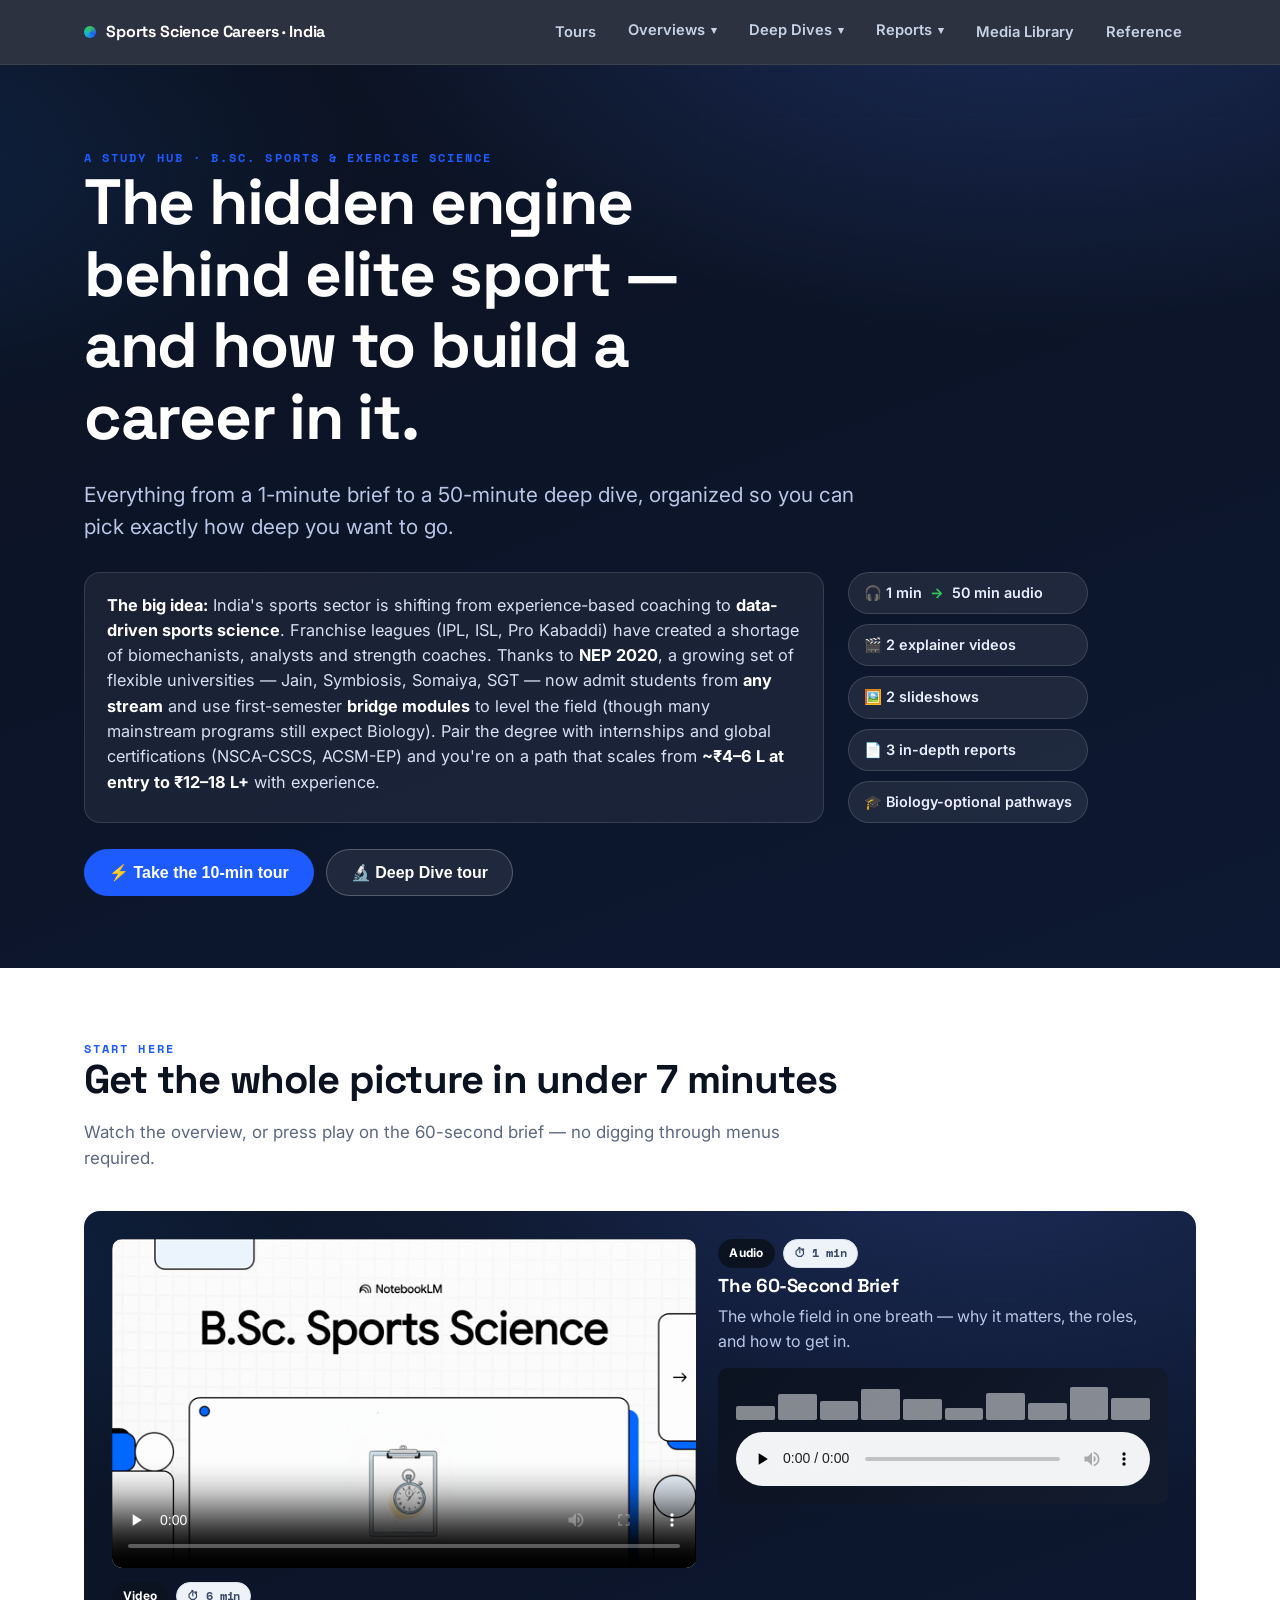
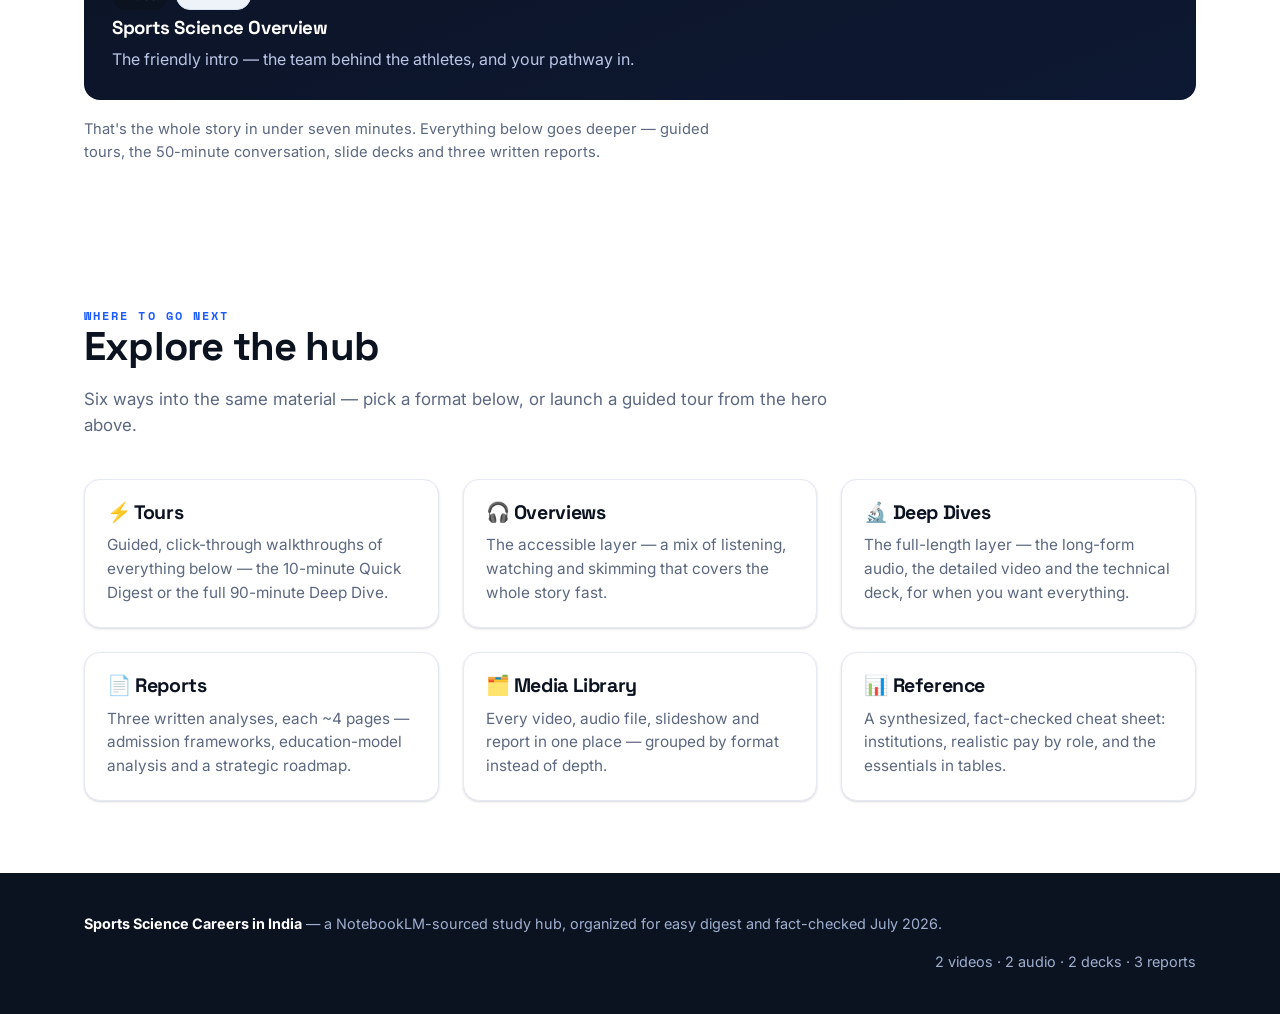
==== commit 020197b3: "Mid-task commit for website test on GitHub pages" ====
--- a/index.html
+++ b/index.html
@@ -60,22 +60,55 @@
     <div class="eyebrow">A study hub · B.Sc. Sports &amp; Exercise Science</div>
     <h1>The hidden engine behind elite sport — and how to build a career in it.</h1>
     <p class="lede">Everything from a 1-minute brief to a 50-minute deep dive, organized so you can pick exactly how deep you want to go.</p>
-    <div class="tldr">
-      <b>The big idea:</b> India's sports sector is shifting from experience-based coaching to <b>data-driven sports science</b>. Franchise leagues (IPL, ISL, Pro Kabaddi) have created a shortage of biomechanists, analysts and strength coaches. Thanks to <b>NEP 2020</b>, a growing set of flexible universities — Jain, Symbiosis, Somaiya, SGT — now admit students from <b>any stream</b> and use first-semester <b>bridge modules</b> to level the field (though many mainstream programs still expect Biology). Pair the degree with internships and global certifications (NSCA-CSCS, ACSM-EP) and you're on a path that scales from <b>~₹4–6 L at entry to ₹12–18 L+</b> with experience.
+    <div class="hero-top">
+      <div class="tldr">
+        <b>The big idea:</b> India's sports sector is shifting from experience-based coaching to <b>data-driven sports science</b>. Franchise leagues (IPL, ISL, Pro Kabaddi) have created a shortage of biomechanists, analysts and strength coaches. Thanks to <b>NEP 2020</b>, a growing set of flexible universities — Jain, Symbiosis, Somaiya, SGT — now admit students from <b>any stream</b> and use first-semester <b>bridge modules</b> to level the field (though many mainstream programs still expect Biology). Pair the degree with internships and global certifications (NSCA-CSCS, ACSM-EP) and you're on a path that scales from <b>~₹4–6 L at entry to ₹12–18 L+</b> with experience.
+      </div>
+      <div class="chips">
+        <span class="chip">🎧 1 min <b>→</b> 50 min audio</span>
+        <span class="chip">🎬 2 explainer videos</span>
+        <span class="chip">🖼️ 2 slideshows</span>
+        <span class="chip">📄 3 in-depth reports</span>
+        <span class="chip">🎓 Biology-optional pathways</span>
+      </div>
     </div>
     <div class="hero-cta">
       <button class="btn primary lg tour-launch" data-tour="quick">⚡ Take the 10-min tour</button>
       <button class="btn ghost lg tour-launch" data-tour="deep">🔬 Deep Dive tour</button>
     </div>
-    <div class="chips">
-      <span class="chip">🎧 1 min <b>→</b> 50 min audio</span>
-      <span class="chip">🎬 2 explainer videos</span>
-      <span class="chip">🖼️ 2 slideshows</span>
-      <span class="chip">📄 3 in-depth reports</span>
-      <span class="chip">🎓 Biology-optional pathways</span>
-    </div>
   </div>
 </header>
+
+<!-- START HERE -->
+<section class="section" id="start-here">
+  <div class="wrap">
+    <div class="section-head">
+      <div class="eyebrow">Start here</div>
+      <h2>Get the whole picture in under 7 minutes</h2>
+      <p>Watch the overview, or press play on the 60-second brief — no digging through menus required.</p>
+    </div>
+    <div class="start-here-card">
+      <div class="start-here-grid">
+        <div>
+          <div class="media-frame"><video controls preload="none" poster="assets/thumbs/overview_poster.png" src="assets/media/Sports%20Science%20Overview.mp4"></video></div>
+          <div class="badges" style="margin-top:14px"><span class="badge type">Video</span><span class="badge time">⏱ 6 min</span></div>
+          <h3 style="margin-top:8px">Sports Science Overview</h3>
+          <p>The friendly intro — the team behind the athletes, and your pathway in.</p>
+        </div>
+        <div>
+          <div class="badges"><span class="badge type">Audio</span><span class="badge time">⏱ 1 min</span></div>
+          <h3 style="margin-top:8px">The 60-Second Brief</h3>
+          <p>The whole field in one breath — why it matters, the roles, and how to get in.</p>
+          <div class="audio-shell" style="margin-top:14px">
+            <div class="wave"><i style="height:40%"></i><i style="height:75%"></i><i style="height:55%"></i><i style="height:90%"></i><i style="height:60%"></i><i style="height:35%"></i><i style="height:80%"></i><i style="height:50%"></i><i style="height:95%"></i><i style="height:65%"></i></div>
+            <audio controls preload="none" src="assets/media/Explaining%20Sports%20Science%20short%20%281%20min%29.m4a"></audio>
+          </div>
+        </div>
+      </div>
+    </div>
+    <p class="start-here-note">That's the whole story in under seven minutes. Everything below goes deeper — guided tours, the 50-minute conversation, slide decks and three written reports.</p>
+  </div>
+</section>
 
 <!-- WHERE TO GO NEXT -->
 <section class="section" id="next">
--- a/assets/css/style.css
+++ b/assets/css/style.css
@@ -122,6 +122,32 @@
   border-radius: 999px; font-weight: 600; font-size: .9rem; color: #eaf0ff;
 }
 .chip b { color: var(--lime); }
+/* tldr + chips sit side by side in the hero; chips become a vertical stack in that column
+   (mobile reverts to the original horizontal-wrapping row — see Responsive section). */
+.hero-top { display: flex; gap: 24px; align-items: stretch; margin-top: 28px; flex-wrap: wrap; }
+.hero-top .tldr { margin-top: 0; flex: 1 1 480px; }
+.hero-top .chips { flex: 0 0 240px; flex-direction: column; margin-top: 0; }
+
+/* ---------- Start here (homepage quick-start band) ---------- */
+#start-here { background: var(--panel); }
+.start-here-card {
+  position: relative; overflow: hidden; border-radius: var(--radius);
+  background: var(--grad-hero); padding: 28px;
+}
+.start-here-card::after {
+  content: ""; position: absolute; inset: 0; opacity: .28; pointer-events: none;
+  background-image:
+    linear-gradient(rgba(255,255,255,.05) 1px, transparent 1px),
+    linear-gradient(90deg, rgba(255,255,255,.035) 1px, transparent 1px);
+  background-size: 44px 44px;
+  -webkit-mask-image: radial-gradient(700px 380px at 85% 0%, #000, transparent 70%);
+  mask-image: radial-gradient(700px 380px at 85% 0%, #000, transparent 70%);
+}
+.start-here-grid { position: relative; z-index: 1; display: grid; grid-template-columns: 1.3fr 1fr; gap: 22px; }
+.start-here-card h3 { color: #fff; }
+.start-here-card p { color: #b9c6e6; margin: 0; }
+.start-here-card .badge { background: rgba(255,255,255,.08); color: #eaf0ff; border-color: rgba(255,255,255,.14); }
+.start-here-note { margin: 18px 0 0; color: var(--muted); font-size: .92rem; max-width: 74ch; }
 
 /* ---------- Generic cards ---------- */
 .grid { display: grid; gap: 24px; }
@@ -397,6 +423,8 @@
 /* ---------- Responsive ---------- */
 @media (max-width: 900px) {
   .grid.cols-2, .grid.cols-3 { grid-template-columns: 1fr; }
+  .start-here-grid { grid-template-columns: 1fr; }
+  .hero-top .chips { flex: 1 1 100%; flex-direction: row; flex-wrap: wrap; }
   .doc { grid-template-columns: 100px 1fr; }
   .nav-links { position: absolute; top: 64px; left: 0; right: 0; background: #0d1832;
     flex-direction: column; align-items: stretch; gap: 2px; padding: 10px; display: none;
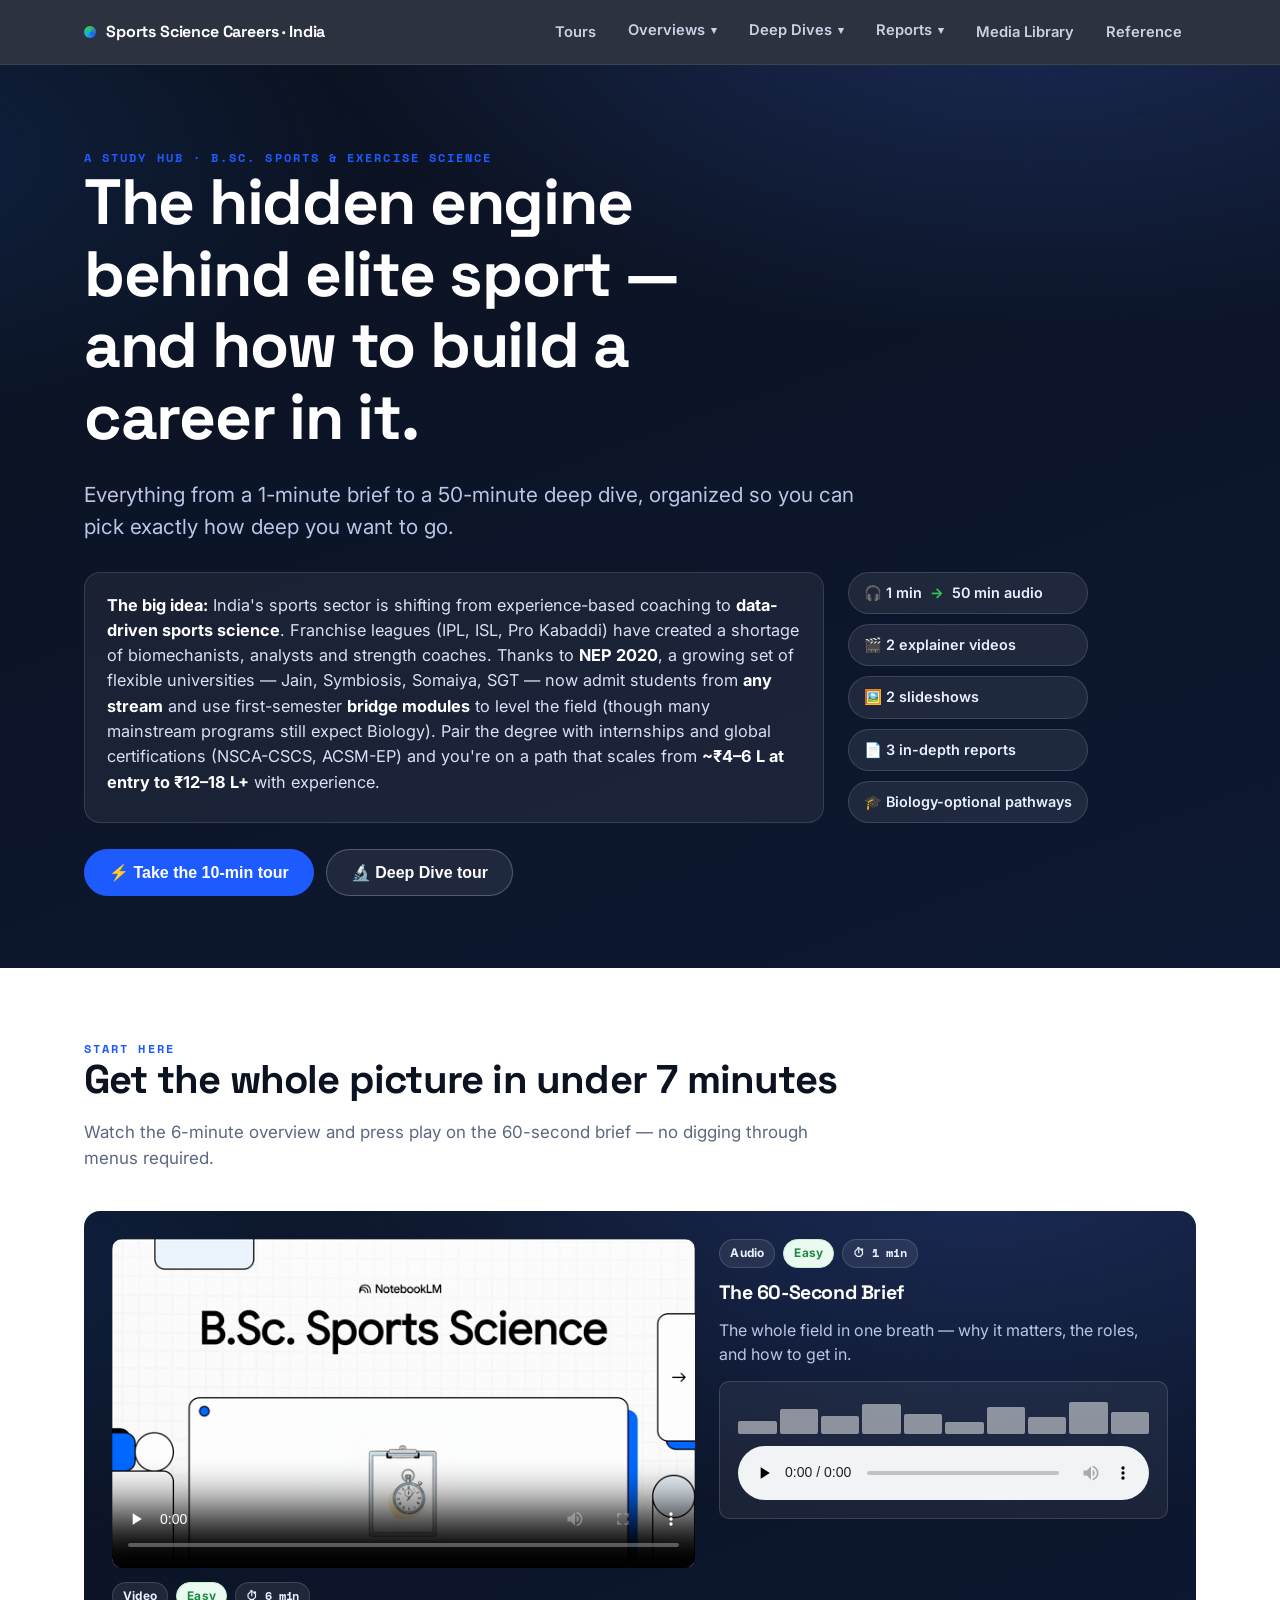
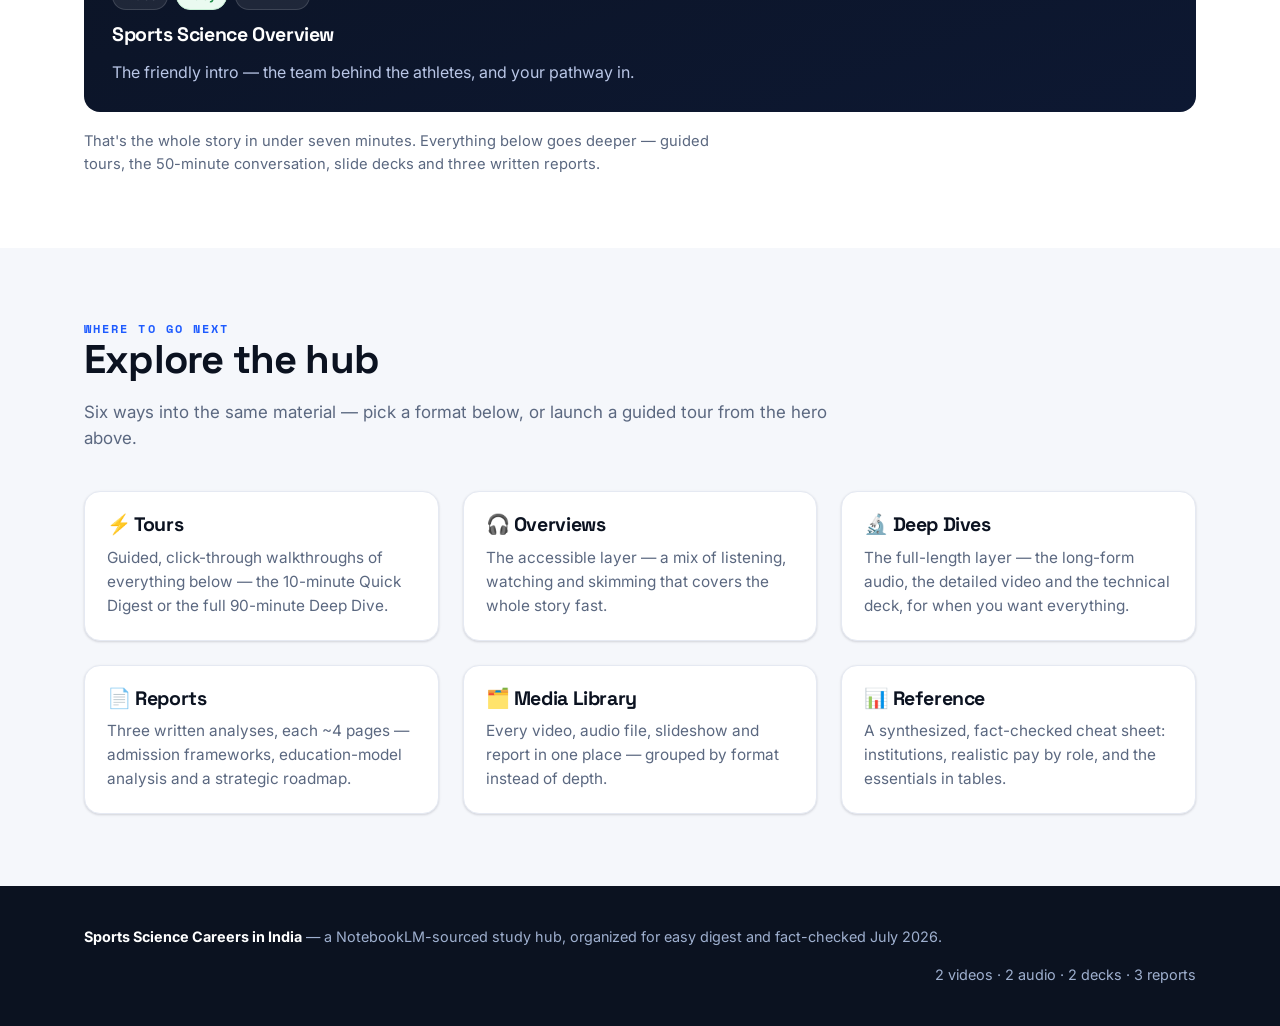
==== commit 9bfa39f2: "Fix homepage redesign issues found by code review xhigh-effort review (10 finder angles + verify + s" ====
--- a/index.html
+++ b/index.html
@@ -85,21 +85,21 @@
     <div class="section-head">
       <div class="eyebrow">Start here</div>
       <h2>Get the whole picture in under 7 minutes</h2>
-      <p>Watch the overview, or press play on the 60-second brief — no digging through menus required.</p>
+      <p>Watch the 6-minute overview and press play on the 60-second brief — no digging through menus required.</p>
     </div>
     <div class="start-here-card">
-      <div class="start-here-grid">
+      <div class="grid start-here-grid">
         <div>
           <div class="media-frame"><video controls preload="none" poster="assets/thumbs/overview_poster.png" src="assets/media/Sports%20Science%20Overview.mp4"></video></div>
-          <div class="badges" style="margin-top:14px"><span class="badge type">Video</span><span class="badge time">⏱ 6 min</span></div>
-          <h3 style="margin-top:8px">Sports Science Overview</h3>
+          <div class="badges"><span class="badge type">Video</span><span class="badge easy">Easy</span><span class="badge time">⏱ 6 min</span></div>
+          <h3>Sports Science Overview</h3>
           <p>The friendly intro — the team behind the athletes, and your pathway in.</p>
         </div>
         <div>
-          <div class="badges"><span class="badge type">Audio</span><span class="badge time">⏱ 1 min</span></div>
-          <h3 style="margin-top:8px">The 60-Second Brief</h3>
+          <div class="badges"><span class="badge type">Audio</span><span class="badge easy">Easy</span><span class="badge time">⏱ 1 min</span></div>
+          <h3>The 60-Second Brief</h3>
           <p>The whole field in one breath — why it matters, the roles, and how to get in.</p>
-          <div class="audio-shell" style="margin-top:14px">
+          <div class="audio-shell">
             <div class="wave"><i style="height:40%"></i><i style="height:75%"></i><i style="height:55%"></i><i style="height:90%"></i><i style="height:60%"></i><i style="height:35%"></i><i style="height:80%"></i><i style="height:50%"></i><i style="height:95%"></i><i style="height:65%"></i></div>
             <audio controls preload="none" src="assets/media/Explaining%20Sports%20Science%20short%20%281%20min%29.m4a"></audio>
           </div>
--- a/assets/css/style.css
+++ b/assets/css/style.css
@@ -96,8 +96,12 @@
 
 /* ---------- Hero ---------- */
 .hero { background: var(--grad-hero); color: #eaf0ff; position: relative; overflow: hidden; }
+/* Decorative grid-texture-plus-fade overlay, shared by the hero and the homepage's
+   start-here card (its own dark, hero-toned surface) — geometry differs per box size,
+   so only the static parts are combined here. */
+.hero::after, .start-here-card::after { content: ""; position: absolute; inset: 0; pointer-events: none; }
 .hero::after {
-  content: ""; position: absolute; inset: 0; opacity: .32; pointer-events: none;
+  opacity: .32;
   background-image:
     linear-gradient(rgba(255,255,255,.045) 1px, transparent 1px),
     linear-gradient(90deg, rgba(255,255,255,.03) 1px, transparent 1px);
@@ -109,13 +113,13 @@
 .hero h1 { color: #fff; font-size: clamp(2.2rem, 5.2vw, 4rem); font-weight: 800; max-width: 15ch; }
 .hero .lede { font-size: clamp(1.05rem, 2vw, 1.3rem); color: #b9c6e6; max-width: 62ch; margin: 18px 0 8px; }
 .hero .tldr {
-  margin-top: 28px; max-width: 74ch; background: rgba(255,255,255,.06);
+  max-width: 74ch; background: rgba(255,255,255,.06);
   border: 1px solid rgba(255,255,255,.12); border-radius: var(--radius);
   padding: 20px 22px; color: #d7e0f5; font-size: 1.02rem;
 }
 .hero .tldr b { color: #fff; }
 
-.chips { display: flex; flex-wrap: wrap; gap: 10px; margin-top: 26px; }
+.chips { display: flex; flex-wrap: wrap; gap: 10px; }
 .chip {
   display: inline-flex; align-items: center; gap: 8px; padding: 9px 15px;
   background: rgba(255,255,255,.08); border: 1px solid rgba(255,255,255,.14);
@@ -123,19 +127,24 @@
 }
 .chip b { color: var(--lime); }
 /* tldr + chips sit side by side in the hero; chips become a vertical stack in that column
-   (mobile reverts to the original horizontal-wrapping row — see Responsive section). */
+   (mobile reverts to the original horizontal-wrapping row — see Responsive section). Both
+   children's own margin-top is intentionally gone (moved here) since .hero-top is now their
+   only call site — no other page uses .tldr/.chips standalone. */
 .hero-top { display: flex; gap: 24px; align-items: stretch; margin-top: 28px; flex-wrap: wrap; }
-.hero-top .tldr { margin-top: 0; flex: 1 1 480px; }
-.hero-top .chips { flex: 0 0 240px; flex-direction: column; margin-top: 0; }
+.hero-top .tldr { flex: 1 1 480px; }
+.hero-top .chips { flex: 0 0 240px; flex-direction: column; align-items: stretch; }
 
 /* ---------- Start here (homepage quick-start band) ---------- */
+/* Explicit background, independent of the .section:nth-child(even) zebra rule — this section's
+   sibling position can shift as content is added/reordered, and its background shouldn't. */
 #start-here { background: var(--panel); }
+#next { background: var(--panel-2); }
 .start-here-card {
   position: relative; overflow: hidden; border-radius: var(--radius);
   background: var(--grad-hero); padding: 28px;
 }
 .start-here-card::after {
-  content: ""; position: absolute; inset: 0; opacity: .28; pointer-events: none;
+  opacity: .28;
   background-image:
     linear-gradient(rgba(255,255,255,.05) 1px, transparent 1px),
     linear-gradient(90deg, rgba(255,255,255,.035) 1px, transparent 1px);
@@ -143,10 +152,16 @@
   -webkit-mask-image: radial-gradient(700px 380px at 85% 0%, #000, transparent 70%);
   mask-image: radial-gradient(700px 380px at 85% 0%, #000, transparent 70%);
 }
-.start-here-grid { position: relative; z-index: 1; display: grid; grid-template-columns: 1.3fr 1fr; gap: 22px; }
-.start-here-card h3 { color: #fff; }
+/* Reuses .grid's display:grid + 24px gap; only the column ratio is start-here-specific. */
+.start-here-grid { position: relative; z-index: 1; grid-template-columns: 1.3fr 1fr; align-items: start; }
+.start-here-grid > div { display: flex; flex-direction: column; gap: 14px; }
+.start-here-card h3 { color: #fff; margin: 0; font-size: 1.22rem; }
 .start-here-card p { color: #b9c6e6; margin: 0; }
-.start-here-card .badge { background: rgba(255,255,255,.08); color: #eaf0ff; border-color: rgba(255,255,255,.14); }
+.start-here-card .badge.type, .start-here-card .badge.time { background: rgba(255,255,255,.08); color: #eaf0ff; border-color: rgba(255,255,255,.14); }
+/* .audio-shell's own ink gradient is nearly invisible on this card's own dark --grad-hero —
+   reuse the hero's own translucent glass-panel treatment (same one .tldr/.chip already use)
+   instead, so the player reads as a distinct panel. */
+.start-here-card .audio-shell { background: rgba(255,255,255,.06); border: 1px solid rgba(255,255,255,.14); }
 .start-here-note { margin: 18px 0 0; color: var(--muted); font-size: .92rem; max-width: 74ch; }
 
 /* ---------- Generic cards ---------- */
@@ -287,7 +302,24 @@
 .doc .actions { display: flex; gap: 8px; margin-top: 12px; flex-wrap: wrap; }
 
 /* ---------- Reference tables ---------- */
-.tablewrap { overflow-x: auto; border: 1px solid var(--line); border-radius: var(--radius); background: var(--panel); box-shadow: var(--shadow-sm); }
+/* Horizontal-scroll shadow hint (classic "local vs scroll" background-attachment trick):
+   the two cover gradients scroll WITH the table content and mask the shadow near
+   whichever edge you're already at, so the fade only shows on the side that still
+   has more to scroll — this matters on mobile where a wide table has no scrollbar
+   to signal "there's more here". */
+.tablewrap {
+  position: relative; overflow-x: auto; border: 1px solid var(--line); border-radius: var(--radius);
+  box-shadow: var(--shadow-sm);
+  background:
+    linear-gradient(to right, var(--panel) 30%, rgba(255,255,255,0)) 0 0,
+    linear-gradient(to left, var(--panel) 30%, rgba(255,255,255,0)) 100% 0,
+    linear-gradient(to right, rgba(16,24,40,.16), rgba(16,24,40,0)) 0 0,
+    linear-gradient(to left, rgba(16,24,40,.16), rgba(16,24,40,0)) 100% 0;
+  background-repeat: no-repeat;
+  background-color: var(--panel);
+  background-size: 24px 100%, 24px 100%, 10px 100%, 10px 100%;
+  background-attachment: local, local, scroll, scroll;
+}
 table.ref { border-collapse: collapse; width: 100%; font-size: .92rem; min-width: 620px; font-variant-numeric: tabular-nums; }
 /* ₹ figures in a monospace so the numeric columns line up like a readout */
 td.num { font-family: var(--font-mono); font-size: .84rem; letter-spacing: -.02em; white-space: nowrap; }
@@ -437,4 +469,25 @@
   .menu-item b { color: #eaf0ff; } .menu-item span { color: #9fb0cf; }
   .menu-item:hover { background: rgba(255,255,255,.08); }
   .hamburger { display: block; }
-}
+
+  /* Deck intro caption + fullscreen toggle: at narrow widths the .stage box (aspect-ratio
+     16/9) gets short enough in absolute pixels that the two-line wrapped caption grows tall
+     enough to run under the vertically-centered prev/next arrows and the fs button. Trim the
+     caption to a single truncated line and reserve space on the right for the fs button so it
+     always clears both. */
+  .intro-wrap .cap {
+    padding: 9px 46px 9px 14px; font-size: .82rem;
+    white-space: nowrap; overflow: hidden; text-overflow: ellipsis;
+  }
+  .intro-wrap .cap span { display: none; }
+
+  /* Guided tour arrows: same clearance problem as above — a cover slide's sub-copy can wrap
+     to 3 lines on a phone width and run directly under the 50px arrow circles, which sit at
+     50% of the whole stage regardless of text length. Shrink the arrows, tuck them into the
+     stage's outer edge, and widen the stage's side padding so slide content never reaches
+     that column. */
+  .tour-stage { padding: 22px 52px; }
+  .tour-arrow { width: 40px; height: 40px; font-size: 20px; }
+  .tour-arrow.prev { left: 6px; }
+  .tour-arrow.next { right: 6px; }
+}
